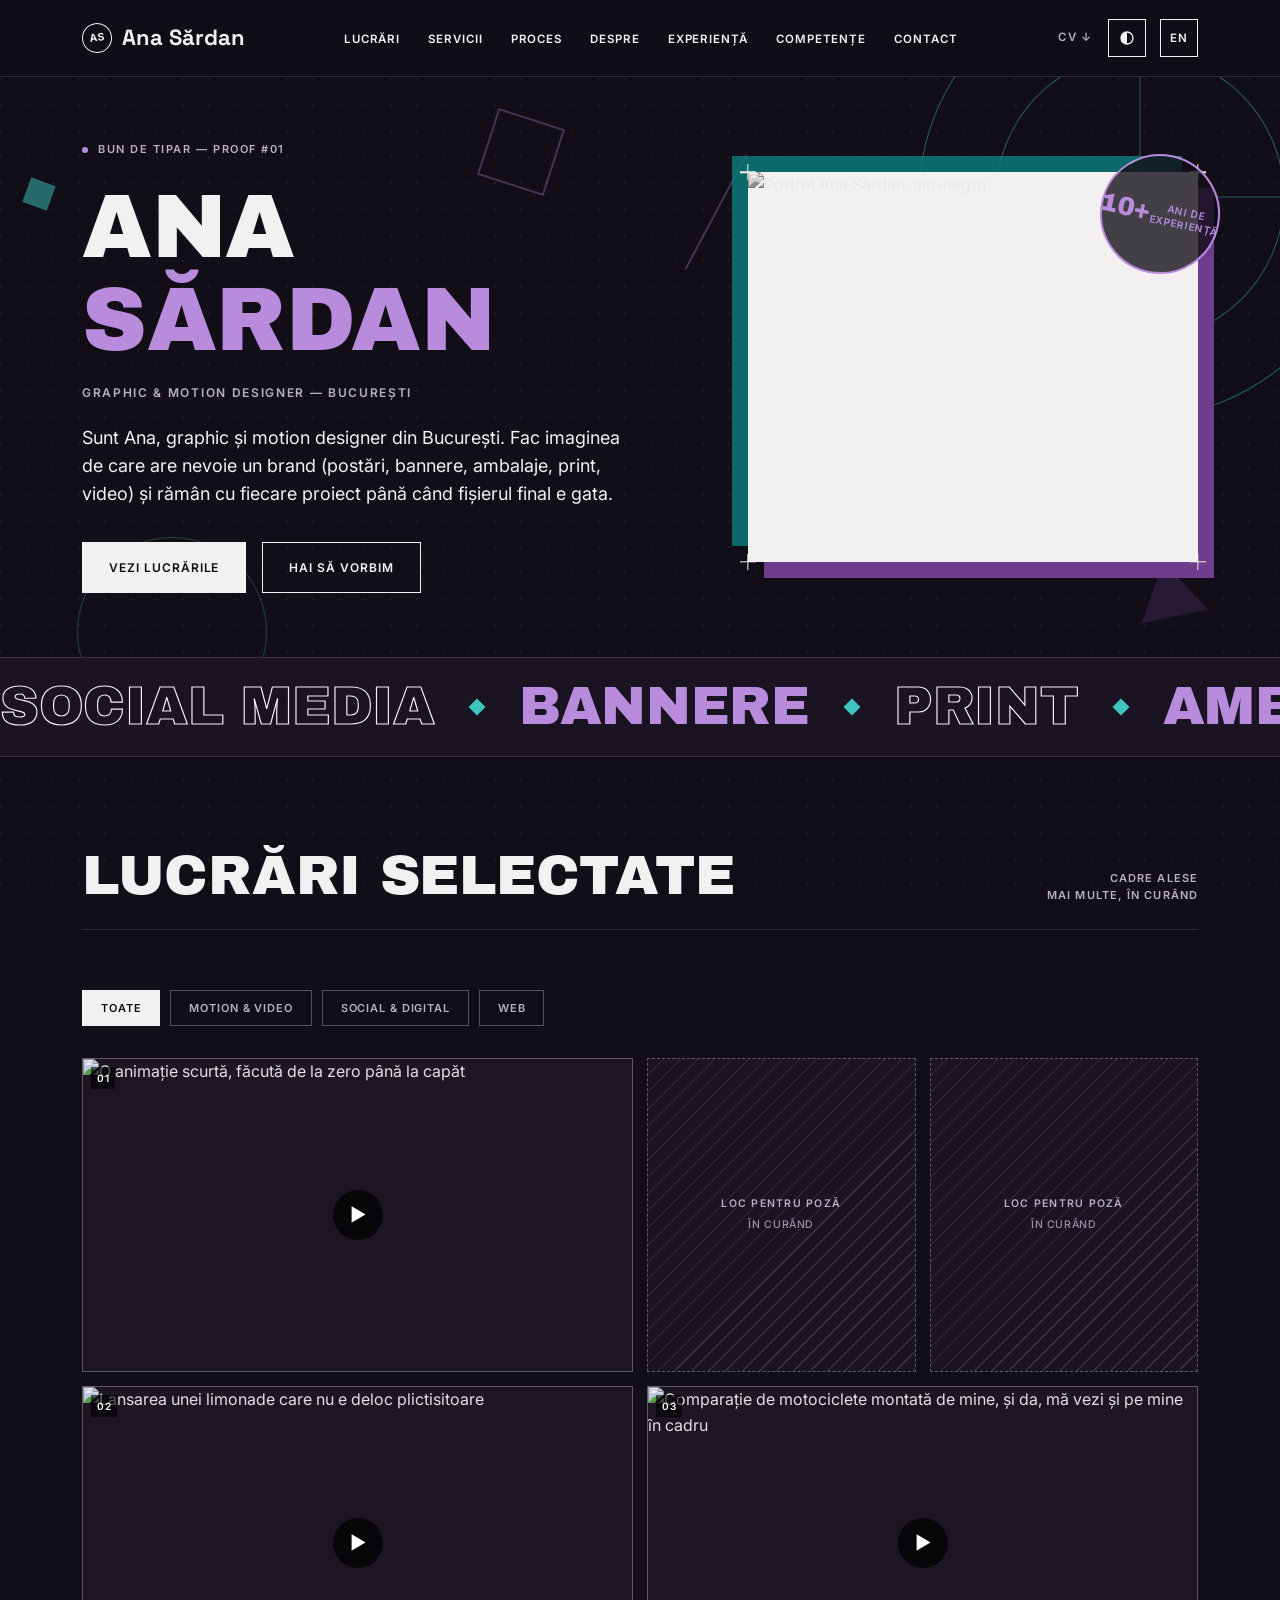
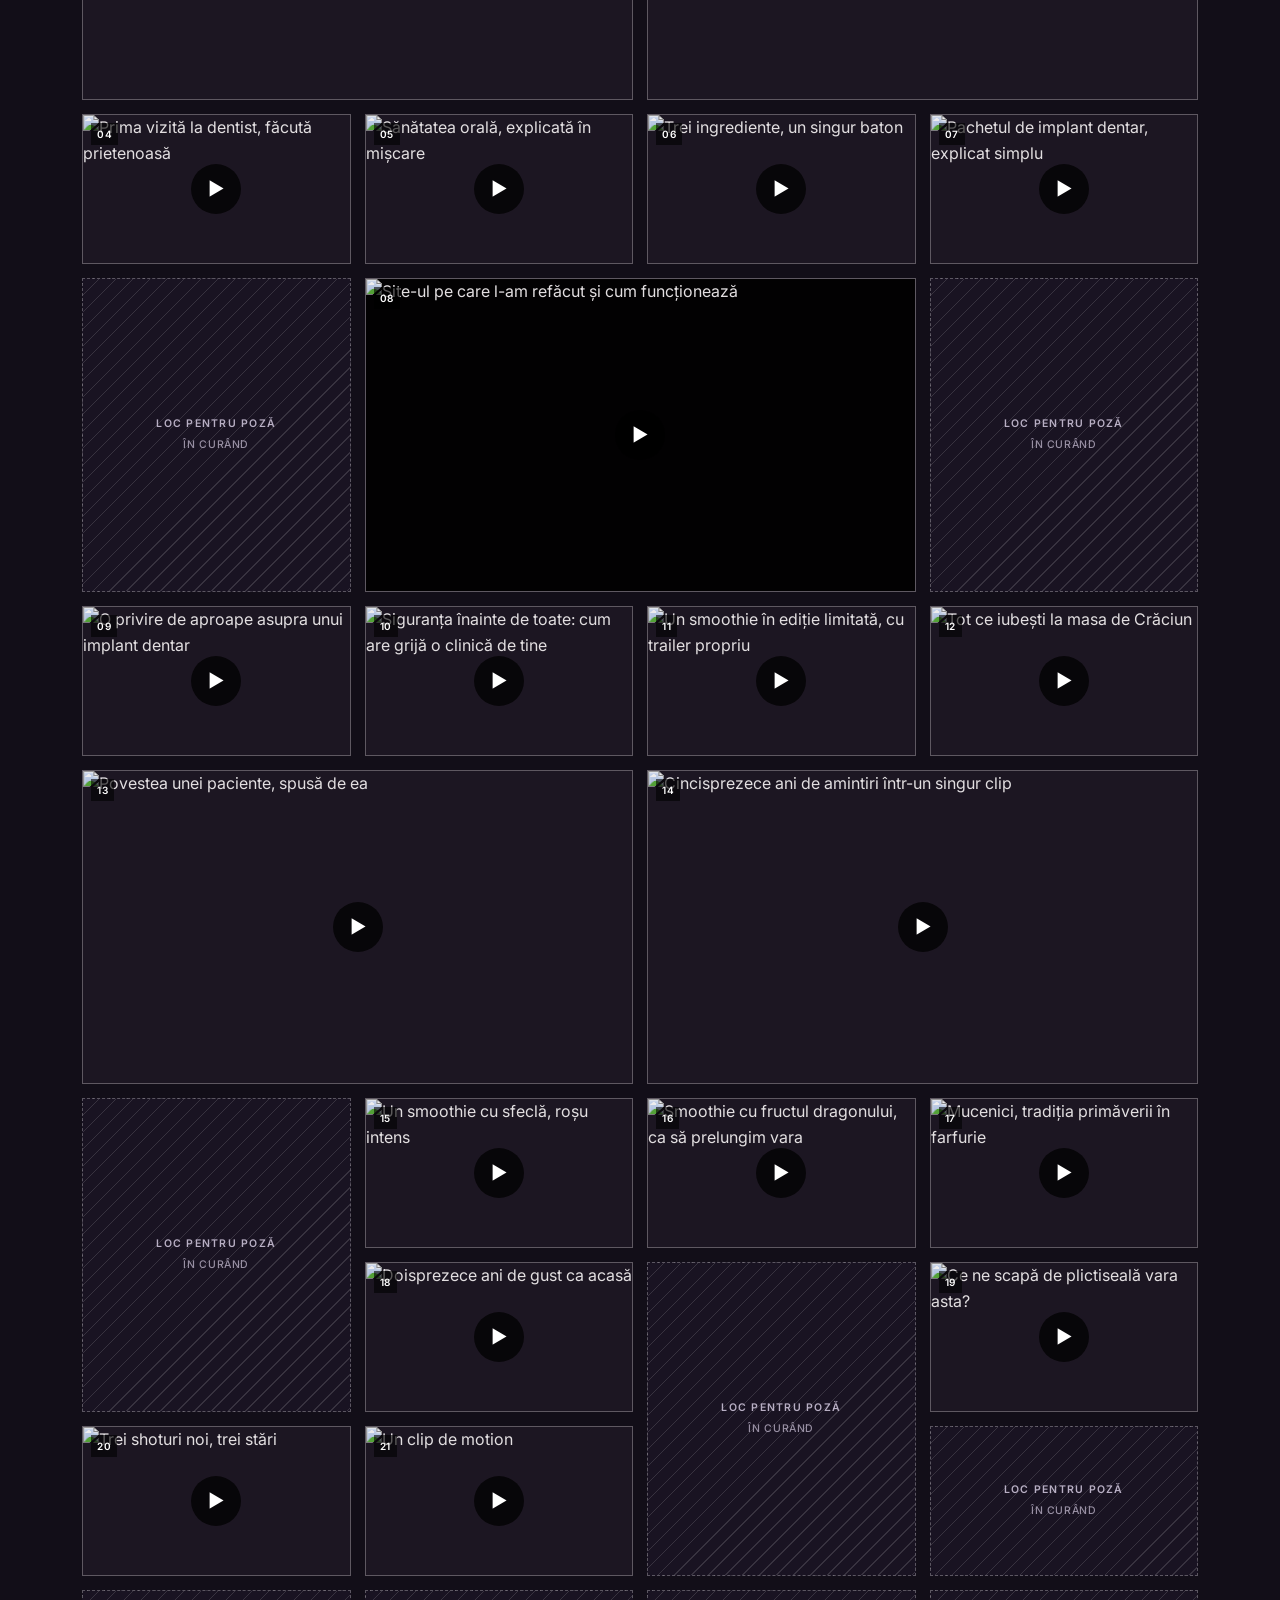
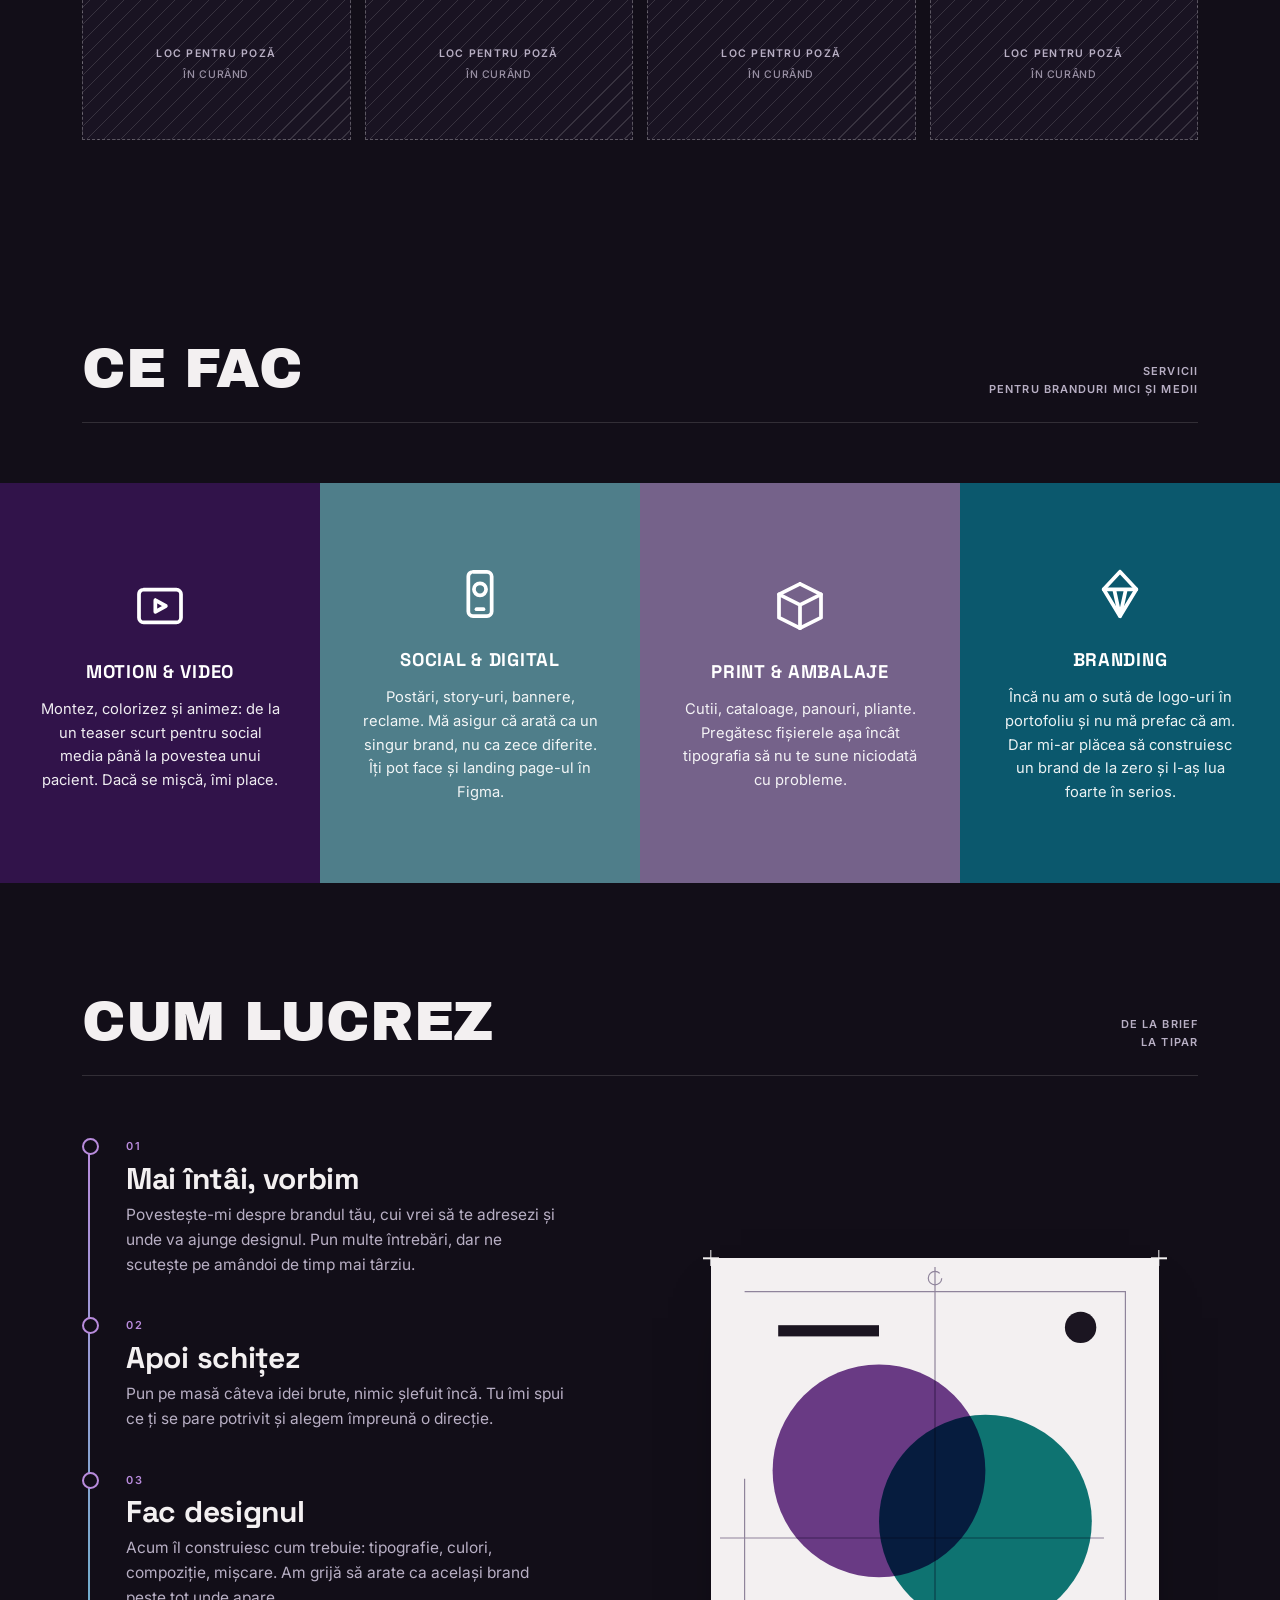
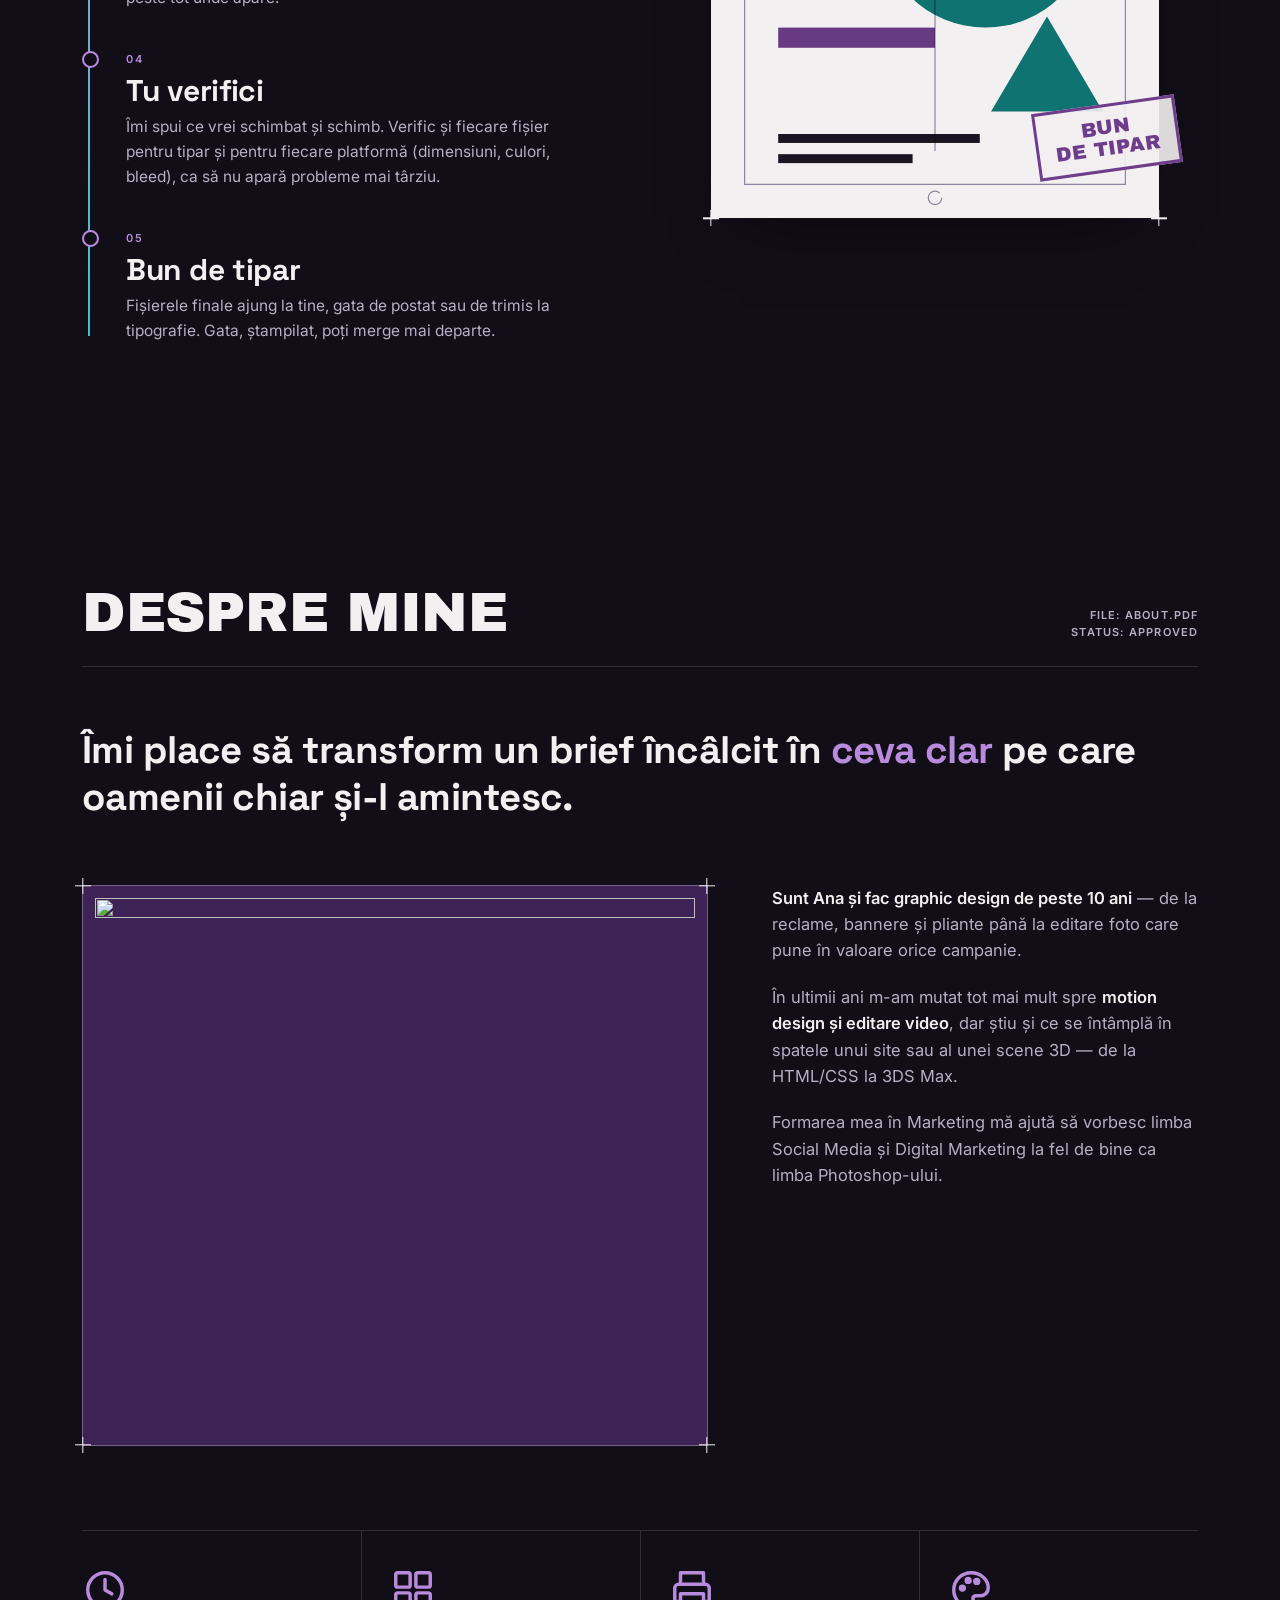
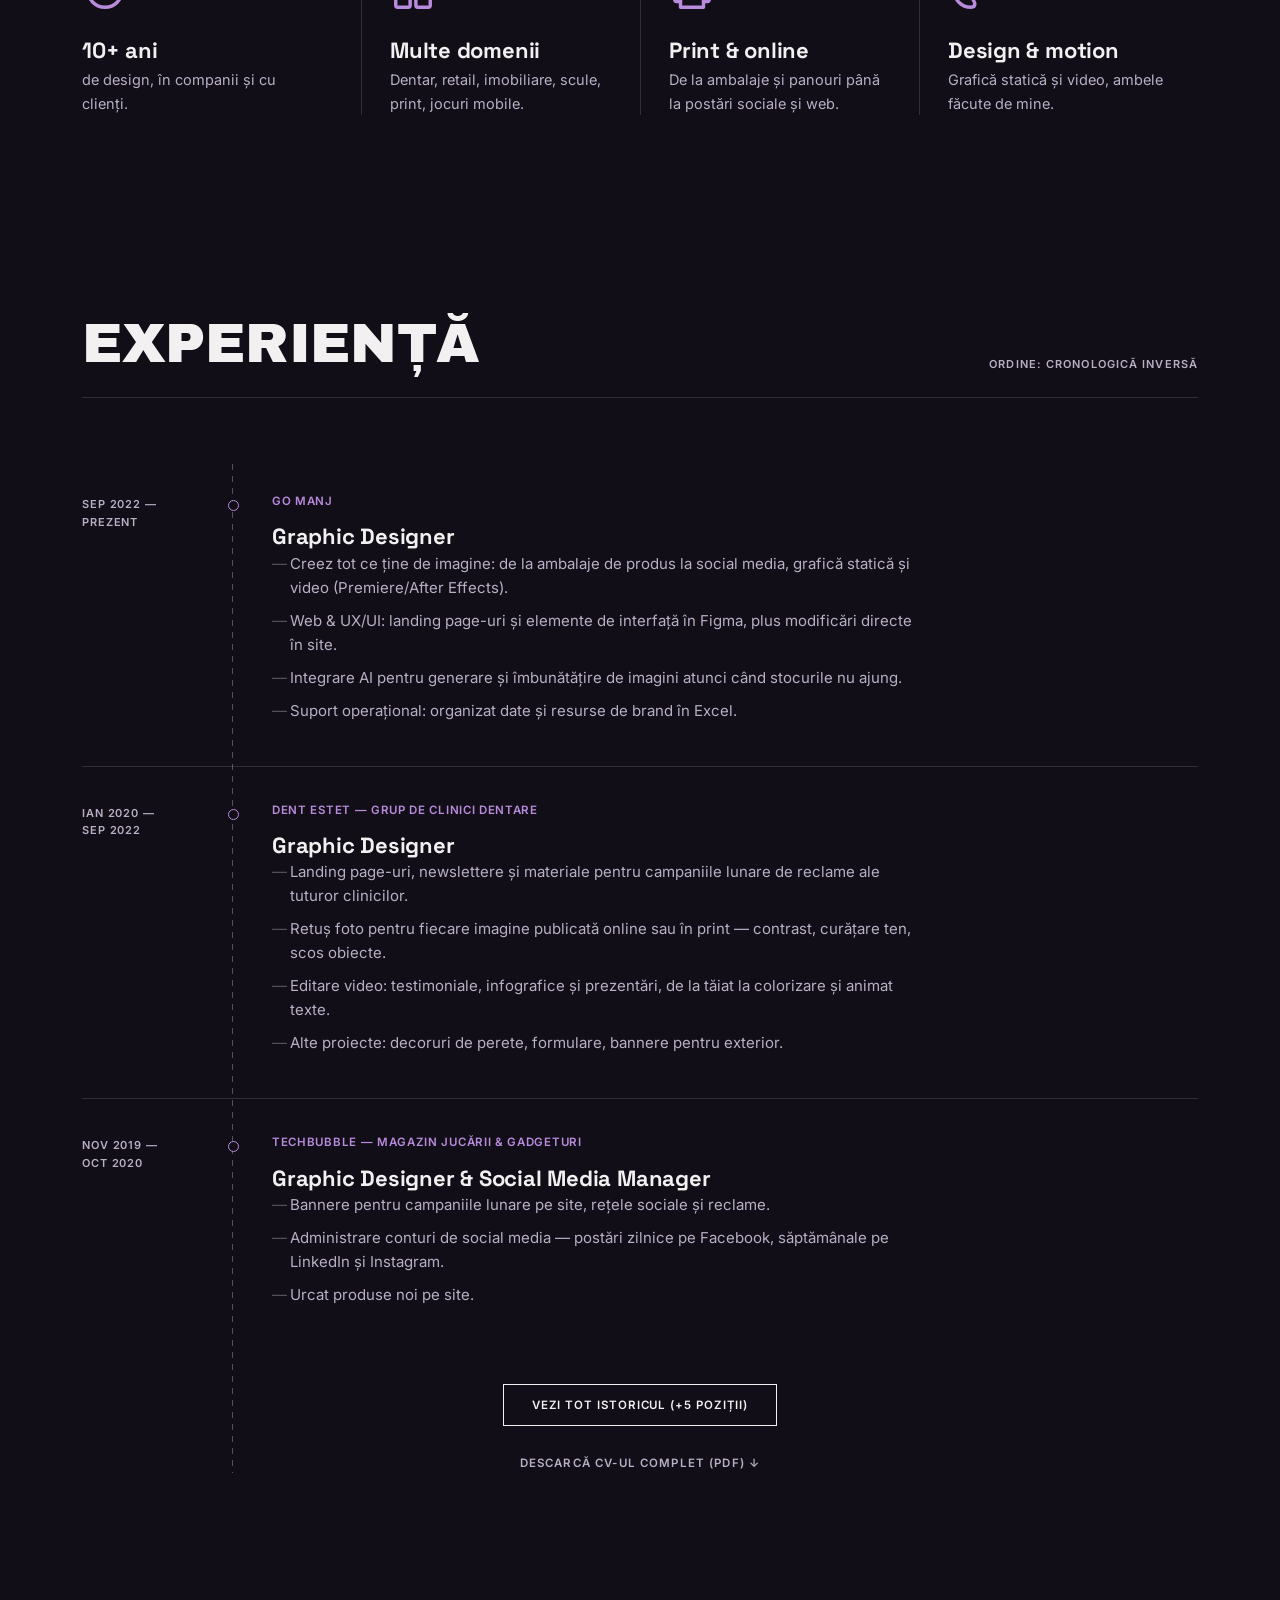
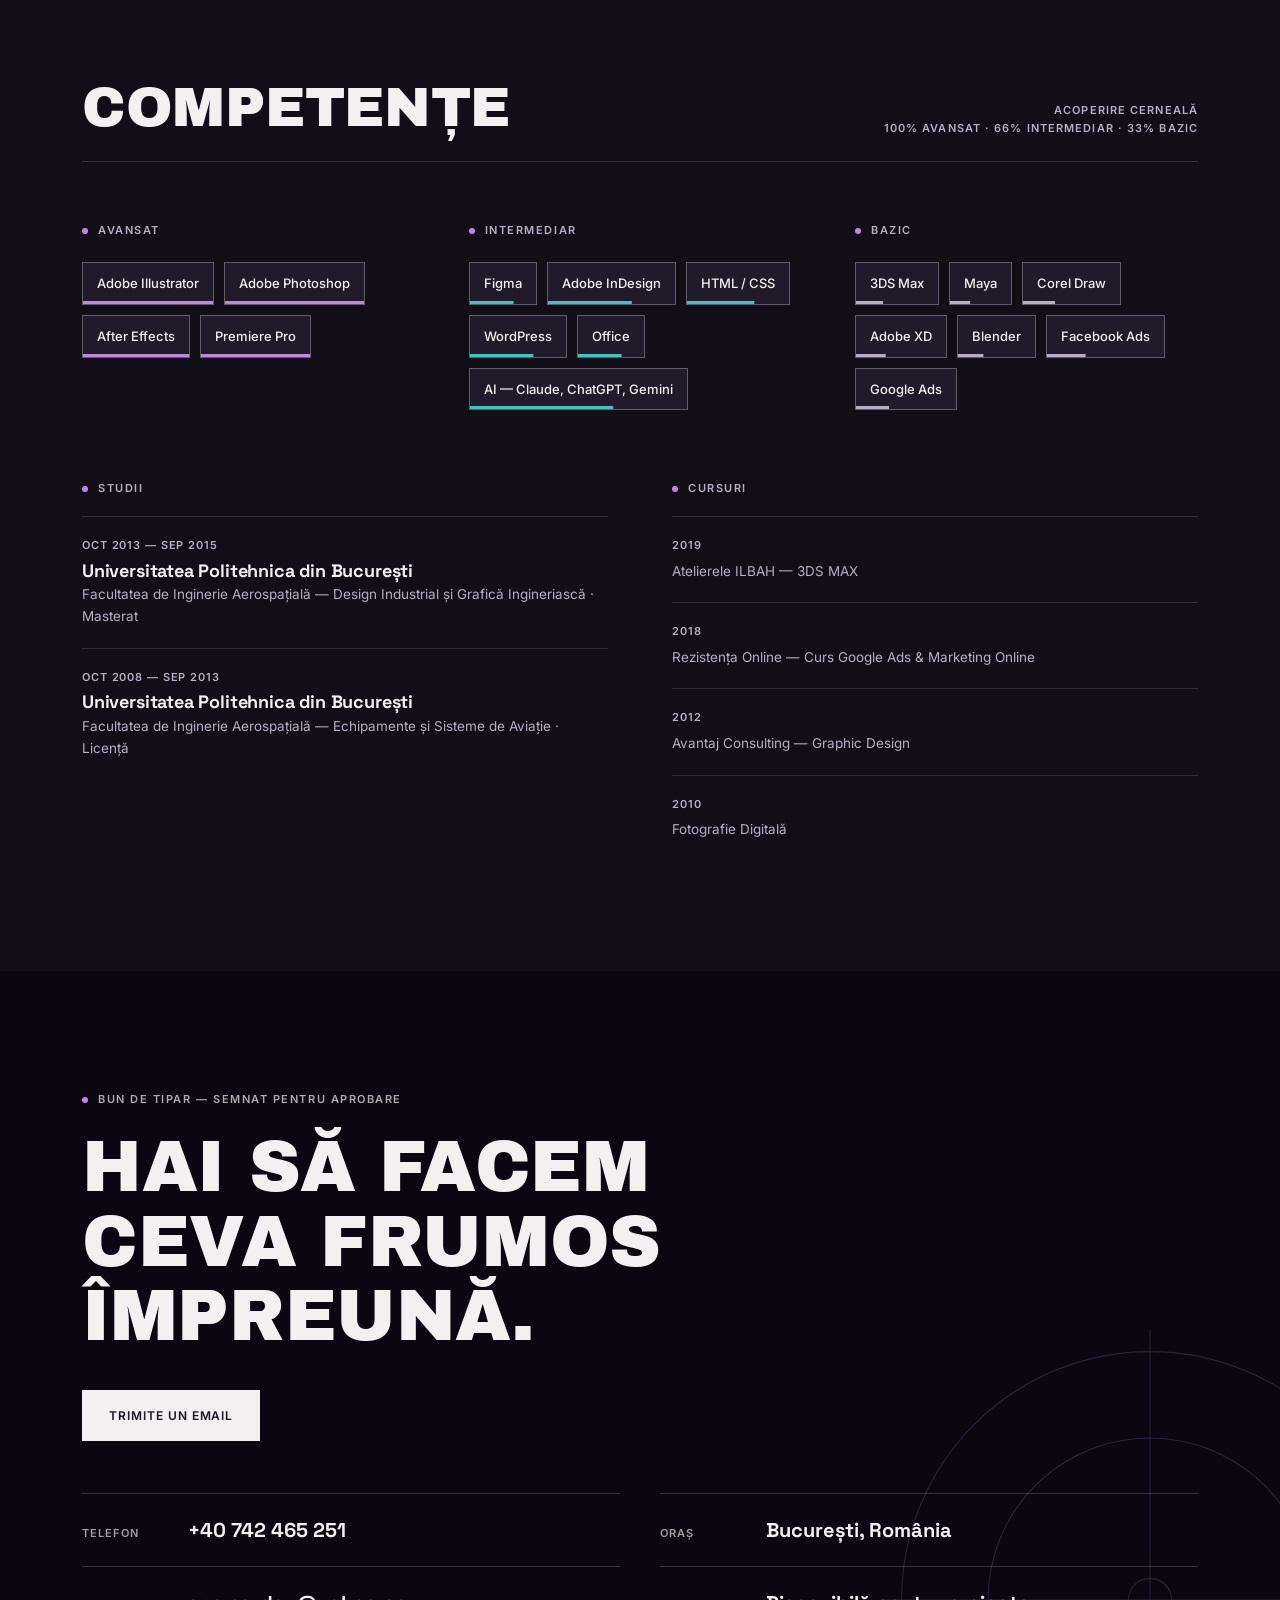
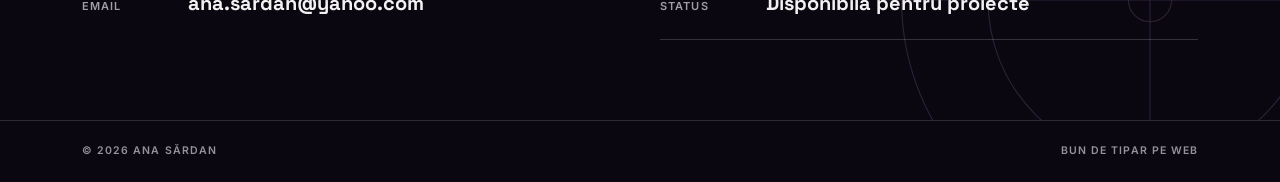
==== index.html @ 0c0a5167 "Add files via upload" ====
<!DOCTYPE html>
<html lang="ro" data-theme="dark">
<head>
<meta charset="UTF-8">
<meta name="viewport" content="width=device-width, initial-scale=1.0">
<title>Ana Sărdan — Graphic &amp; Motion Designer</title>
<meta name="description" content="Ana Sărdan — Graphic &amp; Motion Designer în București. Social media, bannere, print, ambalaje, motion și web design pentru branduri mici și medii.">
<meta name="theme-color" content="#120E18">
<meta name="color-scheme" content="dark light">
<link rel="canonical" href="https://asmodeea.github.io/CV/index.html">
<link rel="alternate" hreflang="ro" href="https://asmodeea.github.io/CV/index.html">
<link rel="alternate" hreflang="en" href="https://asmodeea.github.io/CV/index-en.html">
<link rel="alternate" hreflang="x-default" href="https://asmodeea.github.io/CV/index.html">
<meta property="og:type" content="website">
<meta property="og:title" content="Ana Sărdan — Graphic &amp; Motion Designer">
<meta property="og:description" content="Graphic &amp; Motion Designer în București. Social media, bannere, print, ambalaje, motion și web design pentru branduri mici și medii.">
<meta property="og:url" content="https://asmodeea.github.io/CV/index.html">
<meta property="og:locale" content="ro_RO">
<!-- setează tema înainte de prima afișare, ca să nu „clipească" -->
<script>
(function(){
  var r=document.documentElement, t='dark';
  try{ t=localStorage.getItem('theme')||'dark'; }catch(e){}
  r.setAttribute('data-theme', t==='light'?'light':'dark');
  r.classList.add('js');
  var m=document.querySelector('meta[name="theme-color"]');
  if(m) m.setAttribute('content', t==='light'?'#E6DDEB':'#120E18');
})();
</script>
<link rel="preconnect" href="https://fonts.googleapis.com">
<link rel="preconnect" href="https://fonts.gstatic.com" crossorigin>
<link href="https://fonts.googleapis.com/css2?family=Archivo+Black&family=Space+Grotesk:wght@700&family=Inter:wght@400;500;600&display=swap" rel="stylesheet">
<link rel="stylesheet" href="style.css">
<!-- GSAP + ScrollTrigger (animații la scroll). Dacă nu se încarcă, pagina rămâne complet funcțională, fără animații. -->
<script src="https://cdn.jsdelivr.net/npm/gsap@3.12.5/dist/gsap.min.js" defer></script>
<script src="https://cdn.jsdelivr.net/npm/gsap@3.12.5/dist/ScrollTrigger.min.js" defer></script>
<script src="script.js" defer></script>
<script type="application/ld+json">{"@context": "https://schema.org", "@type": "Person", "name": "Ana Sărdan", "jobTitle": "Graphic & Motion Designer", "url": "https://asmodeea.github.io/CV/index.html", "address": {"@type": "PostalAddress", "addressLocality": "București", "addressCountry": "RO"}, "knowsAbout": ["Social media design", "Bannere", "Print", "Ambalaje", "Motion design", "Web design", "Branding"]}</script>
</head>
<body>
<a class="skip-link" href="#top">Sari la conținut</a>

<header>
  <div class="wrap nav-row">
    <a href="#top" class="logo" aria-label="Ana Sărdan"><span class="mark" aria-hidden="true">AS</span><span class="logo-text">Ana Sărdan</span></a>
    <nav id="navLinks" aria-label="Navigare principală">
      <ul>
        <li><a href="#portfolio">Lucrări</a></li>
        <li><a href="#services">Servicii</a></li>
        <li><a href="#process">Proces</a></li>
        <li><a href="#about">Despre</a></li>
        <li><a href="#experience">Experiență</a></li>
        <li><a href="#skills">Competențe</a></li>
        <li><a href="#contact">Contact</a></li>
      </ul>
    </nav>
    <div class="nav-actions">
      <a href="CV_Ana_Sardan.pdf" download="CV_Ana_Sardan.pdf" class="cv-link" aria-label="Descarcă CV (PDF)">CV <span aria-hidden="true">↓</span></a>
      <button type="button" class="theme-btn" id="themeBtn" aria-label="Treci la tema luminoasă" data-label-to-light="Treci la tema luminoasă" data-label-to-dark="Treci la tema întunecată"><svg viewBox="0 0 24 24" width="18" height="18" aria-hidden="true"><circle cx="12" cy="12" r="8" fill="none" stroke="currentColor" stroke-width="1.8"/><path d="M12 4a8 8 0 0 0 0 16z" fill="currentColor"/></svg></button>
      <a href="index-en.html" class="lang-btn" hreflang="en" lang="en" title="Switch to English" aria-label="Switch to English">EN</a>
    </div>
    <button type="button" class="menu-btn" id="menuBtn" aria-label="Deschide meniul" aria-expanded="false" aria-controls="navLinks" data-label-open="Deschide meniul" data-label-close="Închide meniul"><span></span><span></span><span></span></button>
  </div>
  <span class="progress" aria-hidden="true"></span>
</header>

<main id="top">

  <!-- ============ HERO ============ -->
  <section class="hero">
    <div class="hero-shapes" aria-hidden="true">
      <span class="s1"><svg class="reticle" viewBox="0 0 100 100"><circle cx="50" cy="50" r="46"/><circle cx="50" cy="50" r="30"/><circle cx="50" cy="50" r="4"/><path d="M50 0V100M0 50H100"/></svg></span>
      <span class="s2"></span><span class="s3"></span><span class="s4"></span><span class="s5"></span><span class="s6"></span><span class="s7"></span>
    </div>
    <div class="wrap hero-grid">
      <div class="hero-copy">
        <p class="eyebrow" data-hero><span class="dot"></span>BUN DE TIPAR — PROOF #01</p>
        <h1><span class="w">Ana</span> <em class="w">Sărdan</em></h1>
        <p class="role" data-hero>Graphic &amp; Motion Designer — București</p>
        <p class="lead" data-hero>Sunt Ana, graphic și motion designer din București. Fac imaginea de care are nevoie un brand (postări, bannere, ambalaje, print, video) și rămân cu fiecare proiect până când fișierul final e gata.</p>
        <div class="btn-row" data-hero>
          <a href="#portfolio" class="btn solid">Vezi lucrările</a>
          <a href="#contact" class="btn ghost">Hai să vorbim</a>
        </div>
      </div>
      <div class="hero-portrait proof-frame">
        <span class="plate p1" aria-hidden="true"></span>
        <span class="plate p2" aria-hidden="true"></span>
        <span class="cm tl"></span><span class="cm tr"></span><span class="cm bl"></span><span class="cm br"></span>
        <div class="portrait-img">
          <img src="https://static.wixstatic.com/media/5b3887_ad8aed6699ea4745b8bc904494f06dc1~mv2.png/v1/crop/x_0,y_22,w_787,h_682/fill/w_539,h_466,al_c,q_85,usm_0.66_1.00_0.01,enc_avif,quality_auto/portret%20alb%20negru.png" width="539" height="466" fetchpriority="high" alt="Portret Ana Sărdan, alb-negru">
        </div>
        <div class="stamp"><span class="big">10+</span><span>ani de<br>experiență</span></div>
      </div>
    </div>
  </section>

  <div class="marquee" aria-hidden="true">
    <div class="marquee-track">
      <div class="marquee-group"><span>Social media</span><i></i><span>Bannere</span><i></i><span>Print</span><i></i><span>Ambalaje</span><i></i><span>Motion</span><i></i><span>Web</span><i></i></div>
      <div class="marquee-group"><span>Social media</span><i></i><span>Bannere</span><i></i><span>Print</span><i></i><span>Ambalaje</span><i></i><span>Motion</span><i></i><span>Web</span><i></i></div>
    </div>
  </div>

  <!-- ============ PORTOFOLIU ============ -->
  <section id="portfolio" class="tight" aria-labelledby="port-title">
    <div class="wrap">
      <div class="sec-head" data-reveal><h2 id="port-title">Lucrări selectate</h2><div class="file-tag">CADRE ALESE<br>MAI MULTE, ÎN CURÂND</div></div>
      <div class="filter-row" id="filterRow" role="group" aria-label="Filtre portofoliu" data-reveal>
        <button type="button" class="filter-btn active" data-filter="all" aria-pressed="true">Toate</button>
        <button type="button" class="filter-btn" data-filter="animation" aria-pressed="false">Motion &amp; Video</button>
        <button type="button" class="filter-btn" data-filter="digital" aria-pressed="false">Social &amp; Digital</button>
        <button type="button" class="filter-btn" data-filter="web" aria-pressed="false">Web</button>
        <button type="button" class="filter-btn" data-filter="print" aria-pressed="false">Print &amp; Branding</button>
      </div>
      <!--
        LOCURI PENTRU POZE: casetele punctate „is-placeholder" sunt rezervate pentru pozele tale.
        Ca să folosești una, înlocuiește tot <div class="sheet-item is-placeholder ..."> cu blocul de mai jos
        (păstrează g-tall pentru poză portret, g-wide pentru peisaj 2:1, sau nicio clasă pentru una mică;
        data-cat = print | digital | web):

        <button type="button" class="sheet-item g-tall" data-cat="print" data-type="image" aria-label="Deschide: Titlu">
          <span class="frame-no"></span>
          <span class="media"><img src="images/poza-ta.jpg" loading="lazy" alt="Descriere scurtă"></span>
          <span class="cap">Titlu</span>
        </button>
      -->
      <div class="sheet-grid" id="sheetGrid">
<button type="button" class="sheet-item g-vid" data-cat="animation" data-type="video" data-video="FefZVPBDc_8" aria-label="Redă: O animație scurtă, făcută de la zero până la capăt"><span class="frame-no"></span><span class="media"><img src="https://i.ytimg.com/vi/FefZVPBDc_8/hq720.jpg" onerror="this.onerror=null;this.src='https://i.ytimg.com/vi/FefZVPBDc_8/hqdefault.jpg'" loading="lazy" alt="O animație scurtă, făcută de la zero până la capăt"><span class="play-icon" aria-hidden="true">▶</span></span><span class="cap">O animație scurtă, făcută de la zero până la capăt</span></button>
<div class="sheet-item is-placeholder g-tall" aria-hidden="true"><span class="slot-label">Loc pentru poză<i>în curând</i></span></div>
<div class="sheet-item is-placeholder g-tall" aria-hidden="true"><span class="slot-label">Loc pentru poză<i>în curând</i></span></div>
<button type="button" class="sheet-item g-vid" data-cat="digital animation" data-type="video" data-video="-XXAz_rauj4" aria-label="Redă: Lansarea unei limonade care nu e deloc plictisitoare"><span class="frame-no"></span><span class="media"><img src="https://i.ytimg.com/vi/-XXAz_rauj4/hq720.jpg" onerror="this.onerror=null;this.src='https://i.ytimg.com/vi/-XXAz_rauj4/hqdefault.jpg'" loading="lazy" alt="Lansarea unei limonade care nu e deloc plictisitoare"><span class="play-icon" aria-hidden="true">▶</span></span><span class="cap">Lansarea unei limonade care nu e deloc plictisitoare</span></button>
<button type="button" class="sheet-item g-vid" data-cat="animation" data-type="video" data-video="JadllvkHj0s" aria-label="Redă: Comparație de motociclete montată de mine, și da, mă vezi și pe mine în cadru"><span class="frame-no"></span><span class="media"><img src="https://i.ytimg.com/vi/JadllvkHj0s/hq720.jpg" onerror="this.onerror=null;this.src='https://i.ytimg.com/vi/JadllvkHj0s/hqdefault.jpg'" loading="lazy" alt="Comparație de motociclete montată de mine, și da, mă vezi și pe mine în cadru"><span class="play-icon" aria-hidden="true">▶</span></span><span class="cap">Comparație de motociclete montată de mine, și da, mă vezi și pe mine în cadru</span></button>
<button type="button" class="sheet-item" data-cat="digital animation" data-type="video" data-video="gpKnEZCfmug" aria-label="Redă: Prima vizită la dentist, făcută prietenoasă"><span class="frame-no"></span><span class="media"><img src="https://i.ytimg.com/vi/gpKnEZCfmug/hq720.jpg" onerror="this.onerror=null;this.src='https://i.ytimg.com/vi/gpKnEZCfmug/hqdefault.jpg'" loading="lazy" alt="Prima vizită la dentist, făcută prietenoasă"><span class="play-icon" aria-hidden="true">▶</span></span><span class="cap">Prima vizită la dentist, făcută prietenoasă</span></button>
<button type="button" class="sheet-item" data-cat="animation" data-type="video" data-video="OA36bQXrwVA" aria-label="Redă: Sănătatea orală, explicată în mișcare"><span class="frame-no"></span><span class="media"><img src="https://i.ytimg.com/vi/OA36bQXrwVA/hq720.jpg" onerror="this.onerror=null;this.src='https://i.ytimg.com/vi/OA36bQXrwVA/hqdefault.jpg'" loading="lazy" alt="Sănătatea orală, explicată în mișcare"><span class="play-icon" aria-hidden="true">▶</span></span><span class="cap">Sănătatea orală, explicată în mișcare</span></button>
<button type="button" class="sheet-item" data-cat="digital animation" data-type="video" data-video="CLO45lmSvb8" aria-label="Redă: Trei ingrediente, un singur baton"><span class="frame-no"></span><span class="media"><img src="https://i.ytimg.com/vi/CLO45lmSvb8/hq720.jpg" onerror="this.onerror=null;this.src='https://i.ytimg.com/vi/CLO45lmSvb8/hqdefault.jpg'" loading="lazy" alt="Trei ingrediente, un singur baton"><span class="play-icon" aria-hidden="true">▶</span></span><span class="cap">Trei ingrediente, un singur baton</span></button>
<button type="button" class="sheet-item" data-cat="digital animation" data-type="video" data-video="1tm3DVcGaJk" aria-label="Redă: Pachetul de implant dentar, explicat simplu"><span class="frame-no"></span><span class="media"><img src="https://i.ytimg.com/vi/1tm3DVcGaJk/hq720.jpg" onerror="this.onerror=null;this.src='https://i.ytimg.com/vi/1tm3DVcGaJk/hqdefault.jpg'" loading="lazy" alt="Pachetul de implant dentar, explicat simplu"><span class="play-icon" aria-hidden="true">▶</span></span><span class="cap">Pachetul de implant dentar, explicat simplu</span></button>
<div class="sheet-item is-placeholder g-tall" aria-hidden="true"><span class="slot-label">Loc pentru poză<i>în curând</i></span></div>
<button type="button" class="sheet-item g-vid is-contain" data-cat="web animation" data-type="video" data-video="KjQ0SqvRe2Q" data-ratio="4/3" aria-label="Redă: Site-ul pe care l-am refăcut și cum funcționează"><span class="frame-no"></span><span class="media"><img src="https://i.ytimg.com/vi/KjQ0SqvRe2Q/hq720.jpg" onerror="this.onerror=null;this.src='https://i.ytimg.com/vi/KjQ0SqvRe2Q/hqdefault.jpg'" loading="lazy" alt="Site-ul pe care l-am refăcut și cum funcționează"><span class="play-icon" aria-hidden="true">▶</span></span><span class="cap">Site-ul pe care l-am refăcut și cum funcționează</span></button>
<div class="sheet-item is-placeholder g-tall" aria-hidden="true"><span class="slot-label">Loc pentru poză<i>în curând</i></span></div>
<button type="button" class="sheet-item" data-cat="digital animation" data-type="video" data-video="KLgoRpugdko" aria-label="Redă: O privire de aproape asupra unui implant dentar"><span class="frame-no"></span><span class="media"><img src="https://i.ytimg.com/vi/KLgoRpugdko/hq720.jpg" onerror="this.onerror=null;this.src='https://i.ytimg.com/vi/KLgoRpugdko/hqdefault.jpg'" loading="lazy" alt="O privire de aproape asupra unui implant dentar"><span class="play-icon" aria-hidden="true">▶</span></span><span class="cap">O privire de aproape asupra unui implant dentar</span></button>
<button type="button" class="sheet-item" data-cat="digital animation" data-type="video" data-video="ibMfGz2jm8o" aria-label="Redă: Siguranța înainte de toate: cum are grijă o clinică de tine"><span class="frame-no"></span><span class="media"><img src="https://i.ytimg.com/vi/ibMfGz2jm8o/hq720.jpg" onerror="this.onerror=null;this.src='https://i.ytimg.com/vi/ibMfGz2jm8o/hqdefault.jpg'" loading="lazy" alt="Siguranța înainte de toate: cum are grijă o clinică de tine"><span class="play-icon" aria-hidden="true">▶</span></span><span class="cap">Siguranța înainte de toate: cum are grijă o clinică de tine</span></button>
<button type="button" class="sheet-item" data-cat="digital animation" data-type="video" data-video="oz9U1aZwW8Y" aria-label="Redă: Un smoothie în ediție limitată, cu trailer propriu"><span class="frame-no"></span><span class="media"><img src="https://i.ytimg.com/vi/oz9U1aZwW8Y/hq720.jpg" onerror="this.onerror=null;this.src='https://i.ytimg.com/vi/oz9U1aZwW8Y/hqdefault.jpg'" loading="lazy" alt="Un smoothie în ediție limitată, cu trailer propriu"><span class="play-icon" aria-hidden="true">▶</span></span><span class="cap">Un smoothie în ediție limitată, cu trailer propriu</span></button>
<button type="button" class="sheet-item" data-cat="digital animation" data-type="video" data-video="5ZFHDYZYFEI" aria-label="Redă: Tot ce iubești la masa de Crăciun"><span class="frame-no"></span><span class="media"><img src="https://i.ytimg.com/vi/5ZFHDYZYFEI/hq720.jpg" onerror="this.onerror=null;this.src='https://i.ytimg.com/vi/5ZFHDYZYFEI/hqdefault.jpg'" loading="lazy" alt="Tot ce iubești la masa de Crăciun"><span class="play-icon" aria-hidden="true">▶</span></span><span class="cap">Tot ce iubești la masa de Crăciun</span></button>
<button type="button" class="sheet-item g-vid" data-cat="animation" data-type="video" data-video="7RXwq43-vVw" aria-label="Redă: Povestea unei paciente, spusă de ea"><span class="frame-no"></span><span class="media"><img src="https://i.ytimg.com/vi/7RXwq43-vVw/hq720.jpg" onerror="this.onerror=null;this.src='https://i.ytimg.com/vi/7RXwq43-vVw/hqdefault.jpg'" loading="lazy" alt="Povestea unei paciente, spusă de ea"><span class="play-icon" aria-hidden="true">▶</span></span><span class="cap">Povestea unei paciente, spusă de ea</span></button>
<button type="button" class="sheet-item g-vid" data-cat="digital animation" data-type="video" data-video="gqQ-pcKSOtU" aria-label="Redă: Cincisprezece ani de amintiri într-un singur clip"><span class="frame-no"></span><span class="media"><img src="https://i.ytimg.com/vi/gqQ-pcKSOtU/hq720.jpg" onerror="this.onerror=null;this.src='https://i.ytimg.com/vi/gqQ-pcKSOtU/hqdefault.jpg'" loading="lazy" alt="Cincisprezece ani de amintiri într-un singur clip"><span class="play-icon" aria-hidden="true">▶</span></span><span class="cap">Cincisprezece ani de amintiri într-un singur clip</span></button>
<div class="sheet-item is-placeholder g-tall" aria-hidden="true"><span class="slot-label">Loc pentru poză<i>în curând</i></span></div>
<button type="button" class="sheet-item" data-cat="digital animation" data-type="video" data-video="mBMxAUNSlQI" aria-label="Redă: Un smoothie cu sfeclă, roșu intens"><span class="frame-no"></span><span class="media"><img src="https://i.ytimg.com/vi/mBMxAUNSlQI/hq720.jpg" onerror="this.onerror=null;this.src='https://i.ytimg.com/vi/mBMxAUNSlQI/hqdefault.jpg'" loading="lazy" alt="Un smoothie cu sfeclă, roșu intens"><span class="play-icon" aria-hidden="true">▶</span></span><span class="cap">Un smoothie cu sfeclă, roșu intens</span></button>
<button type="button" class="sheet-item" data-cat="digital animation" data-type="video" data-video="RvyU4gy-b4o" aria-label="Redă: Smoothie cu fructul dragonului, ca să prelungim vara"><span class="frame-no"></span><span class="media"><img src="https://i.ytimg.com/vi/RvyU4gy-b4o/hq720.jpg" onerror="this.onerror=null;this.src='https://i.ytimg.com/vi/RvyU4gy-b4o/hqdefault.jpg'" loading="lazy" alt="Smoothie cu fructul dragonului, ca să prelungim vara"><span class="play-icon" aria-hidden="true">▶</span></span><span class="cap">Smoothie cu fructul dragonului, ca să prelungim vara</span></button>
<button type="button" class="sheet-item" data-cat="digital animation" data-type="video" data-video="jdr-2YKvn80" aria-label="Redă: Mucenici, tradiția primăverii în farfurie"><span class="frame-no"></span><span class="media"><img src="https://i.ytimg.com/vi/jdr-2YKvn80/hq720.jpg" onerror="this.onerror=null;this.src='https://i.ytimg.com/vi/jdr-2YKvn80/hqdefault.jpg'" loading="lazy" alt="Mucenici, tradiția primăverii în farfurie"><span class="play-icon" aria-hidden="true">▶</span></span><span class="cap">Mucenici, tradiția primăverii în farfurie</span></button>
<button type="button" class="sheet-item" data-cat="digital animation" data-type="video" data-video="S2doDNainUg" aria-label="Redă: Doisprezece ani de gust ca acasă"><span class="frame-no"></span><span class="media"><img src="https://i.ytimg.com/vi/S2doDNainUg/hq720.jpg" onerror="this.onerror=null;this.src='https://i.ytimg.com/vi/S2doDNainUg/hqdefault.jpg'" loading="lazy" alt="Doisprezece ani de gust ca acasă"><span class="play-icon" aria-hidden="true">▶</span></span><span class="cap">Doisprezece ani de gust ca acasă</span></button>
<div class="sheet-item is-placeholder g-tall" aria-hidden="true"><span class="slot-label">Loc pentru poză<i>în curând</i></span></div>
<button type="button" class="sheet-item" data-cat="digital animation" data-type="video" data-video="ekiKg8AOwzk" aria-label="Redă: Ce ne scapă de plictiseală vara asta?"><span class="frame-no"></span><span class="media"><img src="https://i.ytimg.com/vi/ekiKg8AOwzk/hq720.jpg" onerror="this.onerror=null;this.src='https://i.ytimg.com/vi/ekiKg8AOwzk/hqdefault.jpg'" loading="lazy" alt="Ce ne scapă de plictiseală vara asta?"><span class="play-icon" aria-hidden="true">▶</span></span><span class="cap">Ce ne scapă de plictiseală vara asta?</span></button>
<button type="button" class="sheet-item" data-cat="digital animation" data-type="video" data-video="F4mgUEdLgtw" aria-label="Redă: Trei shoturi noi, trei stări"><span class="frame-no"></span><span class="media"><img src="https://i.ytimg.com/vi/F4mgUEdLgtw/hq720.jpg" onerror="this.onerror=null;this.src='https://i.ytimg.com/vi/F4mgUEdLgtw/hqdefault.jpg'" loading="lazy" alt="Trei shoturi noi, trei stări"><span class="play-icon" aria-hidden="true">▶</span></span><span class="cap">Trei shoturi noi, trei stări</span></button>
<button type="button" class="sheet-item" data-cat="animation" data-type="video" data-video="YhpivU6xMnM" aria-label="Redă: Un clip de motion"><span class="frame-no"></span><span class="media"><img src="https://i.ytimg.com/vi/YhpivU6xMnM/hq720.jpg" onerror="this.onerror=null;this.src='https://i.ytimg.com/vi/YhpivU6xMnM/hqdefault.jpg'" loading="lazy" alt="Un clip de motion"><span class="play-icon" aria-hidden="true">▶</span></span><span class="cap">Un clip de motion</span></button>
<div class="sheet-item is-placeholder" aria-hidden="true"><span class="slot-label">Loc pentru poză<i>în curând</i></span></div>
<div class="sheet-item is-placeholder" aria-hidden="true"><span class="slot-label">Loc pentru poză<i>în curând</i></span></div>
<div class="sheet-item is-placeholder" aria-hidden="true"><span class="slot-label">Loc pentru poză<i>în curând</i></span></div>
<div class="sheet-item is-placeholder" aria-hidden="true"><span class="slot-label">Loc pentru poză<i>în curând</i></span></div>
<div class="sheet-item is-placeholder" aria-hidden="true"><span class="slot-label">Loc pentru poză<i>în curând</i></span></div>
      </div>
    </div>
  </section>

  <!-- ============ SERVICII ============ -->
  <section id="services" class="services" aria-labelledby="services-title">
    <div class="wrap">
      <div class="sec-head" data-reveal><h2 id="services-title">Ce fac</h2><div class="file-tag">SERVICII<br>PENTRU BRANDURI MICI ȘI MEDII</div></div>
    </div>
    <div class="services-flat-grid">

      <div class="service-flat-card">
        <div class="flat-icon-wrap">
          <svg class="flat-svg" viewBox="0 0 24 24" aria-hidden="true">
            <rect pathLength="1" x="3" y="5" width="18" height="14" rx="2"/>
            <path pathLength="1" d="M10 9.5v5l4.5-2.5z"/>
          </svg>
        </div>
        <h3>Motion &amp; Video</h3>
        <p>Montez, colorizez și animez: de la un teaser scurt pentru social media până la povestea unui pacient. Dacă se mișcă, îmi place.</p>
      </div>

      <div class="service-flat-card">
        <div class="flat-icon-wrap">
          <svg class="flat-svg" viewBox="0 0 24 24" aria-hidden="true">
            <rect pathLength="1" x="7" y="2.5" width="10" height="19" rx="2"/>
            <path pathLength="1" d="M10.5 18.5h3"/>
            <circle pathLength="1" cx="12" cy="10" r="2.6"/>
          </svg>
        </div>
        <h3>Social &amp; Digital</h3>
        <p>Postări, story-uri, bannere, reclame. Mă asigur că arată ca un singur brand, nu ca zece diferite. Îți pot face și landing page-ul în Figma.</p>
      </div>

      <div class="service-flat-card">
        <div class="flat-icon-wrap">
          <svg class="flat-svg" viewBox="0 0 24 24" aria-hidden="true">
            <path pathLength="1" d="M12 2.5 21 7v10l-9 4.5L3 17V7z"/>
            <path pathLength="1" d="M3 7l9 4.5L21 7M12 11.5v10"/>
          </svg>
        </div>
        <h3>Print &amp; Ambalaje</h3>
        <p>Cutii, cataloage, panouri, pliante. Pregătesc fișierele așa încât tipografia să nu te sune niciodată cu probleme.</p>
      </div>

      <div class="service-flat-card">
        <div class="flat-icon-wrap">
          <svg class="flat-svg" viewBox="0 0 24 24" aria-hidden="true">
            <path pathLength="1" d="M12 2.5 19 10l-7 11.5L5 10z"/>
            <path pathLength="1" d="M5 10h14M12 2.5v0M9.5 10 12 21.5 14.5 10"/>
          </svg>
        </div>
        <h3>Branding</h3>
        <p>Încă nu am o sută de logo-uri în portofoliu și nu mă prefac că am. Dar mi-ar plăcea să construiesc un brand de la zero și l-aș lua foarte în serios.</p>
      </div>

    </div>
  </section>

  <!-- ============ CUM LUCREZ ============ -->
  <section id="process" class="process" aria-labelledby="proc-title">
    <div class="wrap">
      <div class="sec-head" data-reveal><h2 id="proc-title">Cum lucrez</h2><div class="file-tag">DE LA BRIEF<br>LA TIPAR</div></div>
      <div class="process-pin">
        <div class="proc-col">
          <span class="proc-progress" aria-hidden="true"></span>
          <ol class="proc-steps">
            <li class="proc-step"><span class="num">01</span><h3>Mai întâi, vorbim</h3><p>Povestește-mi despre brandul tău, cui vrei să te adresezi și unde va ajunge designul. Pun multe întrebări, dar ne scutește pe amândoi de timp mai târziu.</p></li>
            <li class="proc-step"><span class="num">02</span><h3>Apoi schițez</h3><p>Pun pe masă câteva idei brute, nimic șlefuit încă. Tu îmi spui ce ți se pare potrivit și alegem împreună o direcție.</p></li>
            <li class="proc-step"><span class="num">03</span><h3>Fac designul</h3><p>Acum îl construiesc cum trebuie: tipografie, culori, compoziție, mișcare. Am grijă să arate ca același brand peste tot unde apare.</p></li>
            <li class="proc-step"><span class="num">04</span><h3>Tu verifici</h3><p>Îmi spui ce vrei schimbat și schimb. Verific și fiecare fișier pentru tipar și pentru fiecare platformă (dimensiuni, culori, bleed), ca să nu apară probleme mai târziu.</p></li>
            <li class="proc-step"><span class="num">05</span><h3>Bun de tipar</h3><p>Fișierele finale ajung la tine, gata de postat sau de trimis la tipografie. Gata, ștampilat, poți merge mai departe.</p></li>
          </ol>
        </div>
        <div class="sheet-stage proof-frame" aria-hidden="true">
          <span class="cm tl"></span><span class="cm tr"></span><span class="cm bl"></span><span class="cm br"></span>
          <svg viewBox="0 0 400 500" preserveAspectRatio="xMidYMid meet">
            <g class="guides">
              <rect class="guide" pathLength="1" x="30" y="30" width="340" height="440"/>
              <path class="guide" pathLength="1" d="M200 8V492"/>
              <path class="guide" pathLength="1" d="M8 250H392"/>
              <circle class="guide" pathLength="1" cx="200" cy="18" r="6"/>
              <circle class="guide" pathLength="1" cx="200" cy="482" r="6"/>
            </g>
            <g class="plate-svg" data-plate="a">
              <circle class="pa" cx="150" cy="190" r="95"/>
              <rect class="pa" x="60" y="330" width="140" height="18"/>
            </g>
            <g class="plate-svg" data-plate="b">
              <circle class="pb" cx="245" cy="235" r="95"/>
              <polygon class="pb" points="300,320 350,405 250,405"/>
            </g>
            <g class="plate-svg" data-plate="k">
              <rect class="pk" x="60" y="60" width="90" height="10"/>
              <circle class="pk" cx="330" cy="62" r="14"/>
              <rect class="pk" x="60" y="425" width="180" height="8"/>
              <rect class="pk" x="60" y="443" width="120" height="8"/>
            </g>
          </svg>
          <div class="proc-stamp">Bun<br>de tipar</div>
        </div>
      </div>
    </div>
  </section>

  <!-- ============ DESPRE ============ -->
  <section id="about" aria-labelledby="about-title">
    <div class="wrap">
      <div class="sec-head" data-reveal><h2 id="about-title">Despre mine</h2><div class="file-tag">FILE: ABOUT.PDF<br>STATUS: APPROVED</div></div>
      <p class="statement" id="statement">Îmi place să transform un brief încâlcit în <strong>ceva clar</strong> pe care oamenii chiar și-l amintesc.</p>
      <div class="about-grid">
        <div class="about-img proof-frame">
          <span class="cm tl"></span><span class="cm tr"></span><span class="cm bl"></span><span class="cm br"></span>
          <div class="clip">
            <img src="https://static.wixstatic.com/media/5b3887_f1da4993b4b14860936816958740f2b3~mv2.png/v1/fill/w_600,h_535,al_c,q_85,usm_0.66_1.00_0.01,enc_avif,quality_auto/5b3887_f1da4993b4b14860936816958740f2b3~mv2.png" width="600" height="535" loading="lazy" decoding="async" alt="">
          </div>
        </div>
        <div class="about-text">
          <p data-reveal><strong>Sunt Ana și fac graphic design de peste 10 ani</strong> — de la reclame, bannere și pliante până la editare foto care pune în valoare orice campanie.</p>
          <p data-reveal>În ultimii ani m-am mutat tot mai mult spre <strong>motion design și editare video</strong>, dar știu și ce se întâmplă în spatele unui site sau al unei scene 3D — de la HTML/CSS la 3DS Max.</p>
          <p data-reveal>Formarea mea în Marketing mă ajută să vorbesc limba Social Media și Digital Marketing la fel de bine ca limba Photoshop-ului.</p>
        </div>
      </div>
      <ul class="facts">
        <li class="fact">
          <svg class="fact-icon" viewBox="0 0 24 24" aria-hidden="true"><circle pathLength="1" cx="12" cy="12" r="9"/><path pathLength="1" d="M12 6.5V12l3.5 2"/></svg>
          <h3>10+ ani</h3><p>de design, în companii și cu clienți.</p>
        </li>
        <li class="fact">
          <svg class="fact-icon" viewBox="0 0 24 24" aria-hidden="true"><rect pathLength="1" x="3" y="3" width="7.5" height="7.5" rx="1"/><rect pathLength="1" x="13.5" y="3" width="7.5" height="7.5" rx="1"/><rect pathLength="1" x="3" y="13.5" width="7.5" height="7.5" rx="1"/><rect pathLength="1" x="13.5" y="13.5" width="7.5" height="7.5" rx="1"/></svg>
          <h3>Multe domenii</h3><p>Dentar, retail, imobiliare, scule, print, jocuri mobile.</p>
        </li>
        <li class="fact">
          <svg class="fact-icon" viewBox="0 0 24 24" aria-hidden="true"><path pathLength="1" d="M6 9V3h12v6M6 18H4a1 1 0 0 1-1-1v-6a2 2 0 0 1 2-2h14a2 2 0 0 1 2 2v6a1 1 0 0 1-1 1h-2"/><rect pathLength="1" x="6" y="14" width="12" height="7"/></svg>
          <h3>Print &amp; online</h3><p>De la ambalaje și panouri până la postări sociale și web.</p>
        </li>
        <li class="fact">
          <svg class="fact-icon" viewBox="0 0 24 24" aria-hidden="true"><path pathLength="1" d="M12 3a9 9 0 1 0 0 18c1.4 0 2-.9 2-1.8 0-1.2-1-1.6-1-2.7 0-1 .8-1.5 1.8-1.5H17a4 4 0 0 0 4-4C21 6.6 17 3 12 3z"/><circle pathLength="1" cx="7.5" cy="11" r="1"/><circle pathLength="1" cx="10.5" cy="7" r="1"/><circle pathLength="1" cx="15" cy="7.5" r="1"/></svg>
          <h3>Design &amp; motion</h3><p>Grafică statică și video, ambele făcute de mine.</p>
        </li>
      </ul>
    </div>
  </section>

  <!-- ============ EXPERIENȚĂ ============ -->
  <section id="experience" class="tight" aria-labelledby="exp-title">
    <div class="wrap">
      <div class="sec-head" data-reveal><h2 id="exp-title">Experiență</h2><div class="file-tag">ORDINE: CRONOLOGICĂ INVERSĂ</div></div>
      <div class="timeline">
<div class="job"><div class="date">SEP 2022 —<br>PREZENT</div><div><span class="company">Go Manj</span><h3>Graphic Designer</h3><ul><li>Creez tot ce ține de imagine: de la ambalaje de produs la social media, grafică statică și video (Premiere/After Effects).</li><li>Web &amp; UX/UI: landing page-uri și elemente de interfață în Figma, plus modificări directe în site.</li><li>Integrare AI pentru generare și îmbunătățire de imagini atunci când stocurile nu ajung.</li><li>Suport operațional: organizat date și resurse de brand în Excel.</li></ul></div></div>
<div class="job"><div class="date">IAN 2020 —<br>SEP 2022</div><div><span class="company">Dent Estet — Grup de clinici dentare</span><h3>Graphic Designer</h3><ul><li>Landing page-uri, newslettere și materiale pentru campaniile lunare de reclame ale tuturor clinicilor.</li><li>Retuș foto pentru fiecare imagine publicată online sau în print — contrast, curățare ten, scos obiecte.</li><li>Editare video: testimoniale, infografice și prezentări, de la tăiat la colorizare și animat texte.</li><li>Alte proiecte: decoruri de perete, formulare, bannere pentru exterior.</li></ul></div></div>
<div class="job"><div class="date">NOV 2019 —<br>OCT 2020</div><div><span class="company">TechBubble — Magazin jucării &amp; gadgeturi</span><h3>Graphic Designer &amp; Social Media Manager</h3><ul><li>Bannere pentru campaniile lunare pe site, rețele sociale și reclame.</li><li>Administrare conturi de social media — postări zilnice pe Facebook, săptămânale pe LinkedIn și Instagram.</li><li>Urcat produse noi pe site.</li></ul></div></div>
<button type="button" class="more-toggle" id="moreToggle" aria-expanded="false" aria-controls="olderJobs" data-label-show="Vezi tot istoricul (+5 poziții)" data-label-hide="Ascunde istoricul vechi">Vezi tot istoricul (+5 poziții)</button>
<div id="olderJobs">
<div class="job job-hidden"><div class="date">SEP 2018 —<br>OCT 2019</div><div><span class="company">Nordis Group — Dezvoltator imobiliar</span><h3>Graphic Designer / Specialist Marketing</h3><ul><li>Toate materialele de reclame — online, print, indoor/outdoor, mesh-uri, broșuri, liste de prețuri.</li><li>Căutat furnizori, cerut oferte, dat comenzi și urmărit producția și livrarea.</li><li>Campanii Google &amp; Facebook Ads și administrare Social Media.</li></ul></div></div>
<div class="job job-hidden minor"><div class="date">DEC 2015 —<br>MAI 2018</div><div><span class="company">Aktiv-Power — Producător unelte electrice</span><h3>Graphic Designer</h3><ul><li>Design de produs — cutii, manuale, etichete — și materiale promoționale online/offline.</li><li>Refăcut site-ul în WordPress și urcat tot catalogul de produse online.</li></ul></div></div>
<div class="job job-hidden minor"><div class="date">MAI 2015 —<br>DEC 2015</div><div><span class="company">Eurotechnik Media / Germag — Comerț</span><h3>Graphic Designer</h3><ul><li>Campanii lunare pentru print și online: cataloage, afișe de vitrină, bannere animate.</li><li>Fotografiat produse și prelucrat poze pentru magazinul online (fundal alb).</li></ul></div></div>
<div class="job job-hidden minor"><div class="date">FEB 2015 —<br>MAI 2015</div><div><span class="company">Star Print Services — Tipografie</span><h3>Graphic Designer / Web Designer</h3><ul><li>Redesenat site-ul companiei.</li><li>Pregătit fișiere pentru tipar și ajutor pe design — cărți de vizită, tricouri, pliante.</li></ul></div></div>
<div class="job job-hidden minor"><div class="date">IUN 2014 —<br>OCT 2014</div><div><span class="company">John Boss Inc. — Jocuri pe mobil</span><h3>Graphic Designer Android/iOS</h3><ul><li>Desenat interfețe și personaje pentru un studio de jocuri pe mobil.</li></ul></div></div>
      </div>
      <div class="exp-cv" data-reveal>
        <a href="CV_Ana_Sardan.pdf" download="CV_Ana_Sardan.pdf" class="cv-link">Descarcă CV-ul complet (PDF) <span aria-hidden="true">↓</span></a>
      </div>
    </div>
  </section>

  <!-- ============ COMPETENȚE ============ -->
  <section id="skills" aria-labelledby="skills-title">
    <div class="wrap">
      <div class="sec-head" data-reveal><h2 id="skills-title">Competențe</h2><div class="file-tag">ACOPERIRE CERNEALĂ<br>100% AVANSAT · 66% INTERMEDIAR · 33% BAZIC</div></div>
      <div class="skills-grid">
        <div class="skill-group adv"><p class="eyebrow"><span class="dot"></span>Avansat</p><ul class="chip-list"><li class="chip">Adobe Illustrator<span class="fill" aria-hidden="true"></span></li><li class="chip">Adobe Photoshop<span class="fill" aria-hidden="true"></span></li><li class="chip">After Effects<span class="fill" aria-hidden="true"></span></li><li class="chip">Premiere Pro<span class="fill" aria-hidden="true"></span></li></ul></div>
        <div class="skill-group mid"><p class="eyebrow"><span class="dot"></span>Intermediar</p><ul class="chip-list"><li class="chip">Figma<span class="fill" aria-hidden="true"></span></li><li class="chip">Adobe InDesign<span class="fill" aria-hidden="true"></span></li><li class="chip">HTML / CSS<span class="fill" aria-hidden="true"></span></li><li class="chip">WordPress<span class="fill" aria-hidden="true"></span></li><li class="chip">Office<span class="fill" aria-hidden="true"></span></li><li class="chip">AI — Claude, ChatGPT, Gemini<span class="fill" aria-hidden="true"></span></li></ul></div>
        <div class="skill-group low"><p class="eyebrow"><span class="dot"></span>Bazic</p><ul class="chip-list"><li class="chip">3DS Max<span class="fill" aria-hidden="true"></span></li><li class="chip">Maya<span class="fill" aria-hidden="true"></span></li><li class="chip">Corel Draw<span class="fill" aria-hidden="true"></span></li><li class="chip">Adobe XD<span class="fill" aria-hidden="true"></span></li><li class="chip">Blender<span class="fill" aria-hidden="true"></span></li><li class="chip">Facebook Ads<span class="fill" aria-hidden="true"></span></li><li class="chip">Google Ads<span class="fill" aria-hidden="true"></span></li></ul></div>
      </div>
      <div class="edu-train">
        <div>
          <p class="eyebrow eyebrow--spaced" data-reveal><span class="dot"></span>Studii</p>
          <div class="edu-item" data-reveal><div class="date">OCT 2013 — SEP 2015</div><h4>Universitatea Politehnica din București</h4><p>Facultatea de Inginerie Aerospațială — Design Industrial și Grafică Ingineriască · Masterat</p></div>
          <div class="edu-item" data-reveal><div class="date">OCT 2008 — SEP 2013</div><h4>Universitatea Politehnica din București</h4><p>Facultatea de Inginerie Aerospațială — Echipamente și Sisteme de Aviație · Licență</p></div>
        </div>
        <div>
          <p class="eyebrow eyebrow--spaced" data-reveal><span class="dot"></span>Cursuri</p>
          <div class="train-item" data-reveal><div class="date">2019</div><p>Atelierele ILBAH — 3DS MAX</p></div>
          <div class="train-item" data-reveal><div class="date">2018</div><p>Rezistența Online — Curs Google Ads &amp; Marketing Online</p></div>
          <div class="train-item" data-reveal><div class="date">2012</div><p>Avantaj Consulting — Graphic Design</p></div>
          <div class="train-item" data-reveal><div class="date">2010</div><p>Fotografie Digitală</p></div>
        </div>
      </div>
    </div>
  </section>

</main>

<!-- ============ CONTACT ============ -->
<div class="contact-wrap" id="contact" role="region" aria-labelledby="contact-title">
  <span class="contact-reticle" aria-hidden="true"><svg class="reticle" viewBox="0 0 100 100"><circle cx="50" cy="50" r="46"/><circle cx="50" cy="50" r="30"/><circle cx="50" cy="50" r="4"/><path d="M50 0V100M0 50H100"/></svg></span>
  <div class="wrap contact-inner">
    <p class="eyebrow" data-reveal><span class="dot"></span>BUN DE TIPAR — SEMNAT PENTRU APROBARE</p>
    <h2 id="contact-title" data-reveal>Hai să facem<br>ceva frumos împreună.</h2>
    <div class="contact-actions" data-reveal>
      <a href="mailto:ana.sardan@yahoo.com" class="btn solid">Trimite un email</a>
    </div>
    <div class="contact-cols">
      <div>
        <div class="contact-line" data-reveal><span class="k">Telefon</span><a href="tel:+40742465251">+40 742 465 251</a></div>
        <div class="contact-line" data-reveal><span class="k">Email</span><a href="mailto:ana.sardan@yahoo.com">ana.sardan@yahoo.com</a></div>
      </div>
      <div>
        <div class="contact-line" data-reveal><span class="k">Oraș</span><span class="v">București, România</span></div>
        <div class="contact-line" data-reveal><span class="k">Status</span><span class="v">Disponibilă pentru proiecte</span></div>
      </div>
    </div>
  </div>
</div>

<footer>
  <div class="wrap footer-row"><span>© 2026 Ana Sărdan</span><span>Bun de tipar pe web</span></div>
</footer>

<div class="lightbox" id="lightbox" role="dialog" aria-modal="true" aria-label="Previzualizare lucrare">
  <div class="lightbox-overlay"></div>
  <div class="lightbox-content">
    <button type="button" class="lightbox-close" aria-label="Închide">&times;</button>
    <button type="button" class="lightbox-btn lightbox-prev" aria-label="Anterior">&#10094;</button>
    <button type="button" class="lightbox-btn lightbox-next" aria-label="Următor">&#10095;</button>
    <div id="lightbox-body"></div>
  </div>
</div>

</body>
</html>
---- style.css ----
/* ==========================================================
   BUN DE TIPAR — stylesheet v4
   Titluri: Archivo Black · Etichete: Inter · Teme dark / light
   Tokens → Base → Layout → Componente → Secțiuni → Responsive
   ========================================================== */

/* ---------- 1. TOKENS ---------- */
:root{
  /* formă și layout */
  --radius:2px;
  --wrap:1180px;
  --gutter:32px;
  --section-y:110px;
  --section-y-tight:90px;
  --space-xs:8px;
  --space-s:16px;
  --space-m:24px;
  --space-l:32px;
  --space-xl:64px;

  /* tipografie */
  --font-display:'Archivo Black', 'Space Grotesk', sans-serif; /* titluri mari */
  --font-head:'Space Grotesk', sans-serif;                       /* titluri mici */
  --font-body:'Inter', sans-serif;
  --font-label:'Inter', sans-serif;                              /* etichete, meniu, butoane */

  /* mișcare */
  --t-fast:.2s;
  --t-med:.25s;
  --t-slow:.5s;

  /* straturi */
  --z-base:1;
  --z-header:50;
  --z-lightbox:100;
  --z-cursor:300;

  /* culori fixe (nu depind de temă) */
  --mauve:#6E3D8C;
  --mauve-deep:#3E2456;
  --teal:#0E7A78;
  --teal-deep:#0A4F52;
  --paper:#F3F0F1;
  --ink:#1C1622;
}

/* tema dark — implicită */
:root,
html[data-theme="dark"]{
  color-scheme:dark;
  --bg:#120E18;
  --bg-alt:#191322;
  --text:#F3F0F1;
  --text-soft:#B8AFC4;
  --line:rgba(243,240,241,.14);
  --line-strong:rgba(243,240,241,.30);
  --accent:#B88BDC;
  --accent-2:#3FC5C0;
  --accent-solid:#6E3D8C;
  --accent-solid-2:#0E7A78;
  --btn-bg:#F3F0F1;
  --btn-text:#120E18;
  --chip-bg:#211A2B;
  --dots:rgba(243,240,241,.055);
  --header-bg:rgba(18,14,24,.82);
  --contact-bg:#0A0710;
  --plate-1:#6E3D8C;
  --plate-2:#0E7A78;
  --cm:#F3F0F1;
}

/* tema light */
html[data-theme="light"]{
  color-scheme:light;
  --bg:#E6DDEB;
  --bg-alt:#DCD0E3;
  --text:#1C1622;
  --text-soft:#564F63;
  --line:#C6B8CE;
  --line-strong:#9F8DA9;
  --accent:#6E3D8C;
  --accent-2:#0E7A78;
  --accent-solid:#6E3D8C;
  --accent-solid-2:#0E7A78;
  --btn-bg:#1C1622;
  --btn-text:#F3F0F1;
  --chip-bg:#FFFFFF;
  --dots:rgba(28,22,34,.05);
  --header-bg:rgba(243,240,241,.86);
  --contact-bg:#1C1622;
  --plate-1:#6E3D8C;
  --plate-2:#0E7A78;
  --cm:#1C1622;
}

/* ---------- 2. BASE ---------- */
*{box-sizing:border-box; margin:0; padding:0;}
[hidden]{display:none !important;}
html{scroll-behavior:smooth; scroll-padding-top:90px;}

body{
  background:var(--bg);
  color:var(--text);
  font-family:var(--font-body);
  font-size:16px;
  line-height:1.6;
  -webkit-font-smoothing:antialiased;
  overflow-x:hidden;
}
body::before{ /* textură de hârtie punctată */
  content:""; position:fixed; inset:0; z-index:0; pointer-events:none;
  background-image:radial-gradient(circle at 1px 1px, var(--dots) 1px, transparent 0);
  background-size:26px 26px;
}

/* tranziție lină la schimbarea temei */
html.theme-switching *,
html.theme-switching *::before,
html.theme-switching *::after{
  transition:background-color .35s ease, color .35s ease, border-color .35s ease, fill .35s ease !important;
}

img{max-width:100%; height:auto; display:block;}
a{color:inherit; text-decoration:none;}

/* Archivo Black are o singură grosime: nu cerem bold, altfel browserul îl îngroașă artificial */
h1,h2{
  font-family:var(--font-display); font-weight:400; text-transform:uppercase;
  letter-spacing:-.005em; line-height:1.04; text-wrap:balance;
}
h3,h4{
  font-family:var(--font-head); font-weight:700;
  letter-spacing:-.01em; line-height:1.1;
}
.sr-only{position:absolute; width:1px; height:1px; overflow:hidden; clip:rect(0 0 0 0); white-space:nowrap;}

/* etichete: Inter majuscule, cu spațiere între litere */
.eyebrow,.btn,.nav-cta,.cv-link,.lang-btn,.filter-btn,.more-toggle,nav a,
.frame-no,.cap,.file-tag,.date,.company,.contact-line .k,.skip-link,.stamp,.slot-label,
.proc-step .num,.proc-stamp,footer{
  font-family:var(--font-label); font-weight:600; text-transform:uppercase;
}

/* focus vizibil, pentru tastatură */
:where(a,button,[tabindex]):focus-visible{
  outline:2px solid var(--accent); outline-offset:3px;
}
.contact-wrap :where(a,button):focus-visible{outline-color:var(--paper);}

.skip-link{position:absolute; left:-9999px; top:8px; font-size:12px;}
.skip-link:focus{left:16px; z-index:200; background:var(--btn-bg); color:var(--btn-text); padding:10px 14px;}

/* ---------- 3. LAYOUT ---------- */
.wrap{max-width:var(--wrap); margin:0 auto; padding:0 var(--gutter);}
section{position:relative; z-index:var(--z-base); padding:var(--section-y) 0;}
section.tight{padding:var(--section-y-tight) 0;}

.sec-head{
  display:flex; justify-content:space-between; align-items:flex-end;
  gap:var(--space-m); margin-bottom:60px; padding-bottom:24px;
  border-bottom:1px solid var(--line);
}
.sec-head h2{font-size:clamp(32px,4.4vw,56px);}
.sec-head .file-tag{
  font-size:11px; letter-spacing:.1em; line-height:1.6; color:var(--text-soft);
  text-align:right; white-space:nowrap;
}

/* ---------- 4. COMPONENTE ---------- */
.eyebrow{
  font-size:11px; letter-spacing:.14em;
  color:var(--text-soft); display:flex; align-items:center; gap:10px;
}
.eyebrow .dot{width:6px; height:6px; background:var(--accent); border-radius:50%; display:inline-block; flex:none;}

/* marcaje de tipar */
.proof-frame{position:relative;}
.proof-frame .cm{position:absolute; width:16px; height:16px; pointer-events:none; z-index:3;}
.proof-frame .cm::before,
.proof-frame .cm::after{content:""; position:absolute; background:var(--cm);}
.proof-frame .cm::before{width:100%; height:1.4px; top:50%; transform:translateY(-50%);}
.proof-frame .cm::after{width:1.4px; height:100%; left:50%; transform:translateX(-50%);}
.proof-frame .cm.tl{top:-8px; left:-8px;}
.proof-frame .cm.tr{top:-8px; right:-8px;}
.proof-frame .cm.bl{bottom:-8px; left:-8px;}
.proof-frame .cm.br{bottom:-8px; right:-8px;}

/* butoane */
.btn,.nav-cta,.cv-link,.theme-btn,.more-toggle,.lang-btn,.filter-btn{
  cursor:pointer;
  transition:transform var(--t-fast) ease, background var(--t-fast) ease, color var(--t-fast) ease, border-color var(--t-fast) ease;
}
.btn{
  font-size:12px; letter-spacing:.08em; padding:15px 26px;
  display:inline-flex; align-items:center; gap:10px;
  border:1.4px solid var(--text); color:var(--text);
}
.btn.solid{background:var(--btn-bg); color:var(--btn-text); border-color:var(--btn-bg);}
.btn.solid:hover{background:var(--accent-solid); border-color:var(--accent-solid); color:#fff; transform:translateY(-2px);}
.btn.ghost:hover{background:var(--text); color:var(--bg); transform:translateY(-2px);}
.btn-row{display:flex; gap:var(--space-s); flex-wrap:wrap;}

.nav-cta{font-size:11.5px; letter-spacing:.08em; border:1.4px solid var(--text); padding:9px 16px; color:var(--text);}
.nav-cta:hover{background:var(--text); color:var(--bg);}

/* CV — discret, doar text, fără fundal */
.cv-link{
  font-size:11.5px; letter-spacing:.1em; color:var(--text-soft);
  padding:6px 2px; border-bottom:1.4px solid transparent;
}
.cv-link:hover{color:var(--text); border-bottom-color:var(--accent);}

.theme-btn{
  background:none; border:1.4px solid var(--text); color:var(--text);
  width:38px; height:38px; display:inline-flex; align-items:center; justify-content:center;
}
.theme-btn svg{transition:transform .5s ease;}
html[data-theme="light"] .theme-btn svg{transform:rotate(180deg);}
.theme-btn:hover{background:var(--text); color:var(--bg);}

.lang-btn{
  font-size:11.5px; letter-spacing:.06em;
  background:none; border:1.4px solid var(--text); color:var(--text);
  width:38px; height:38px; display:inline-flex; align-items:center; justify-content:center;
}
.lang-btn:hover{background:var(--text); color:var(--bg);}
.menu-btn{display:none; background:none; border:none; cursor:pointer; padding:8px;}
.menu-btn span{display:block; width:24px; height:2px; background:var(--text); margin:5px 0;}

.more-toggle{
  display:block; margin:34px auto 0; background:none; color:var(--text);
  border:1.4px solid var(--text); padding:13px 28px;
  font-size:11.5px; letter-spacing:.08em;
}
.more-toggle:hover{background:var(--text); color:var(--bg);}

.exp-cv{display:flex; justify-content:center; margin-top:22px;}

/* chip-uri de competențe */
.chip-list{display:flex; flex-wrap:wrap; gap:10px; list-style:none;}
.chip{
  font-family:var(--font-body); font-weight:500; font-size:13px; padding:10px 14px;
  background:var(--chip-bg); border:1px solid var(--line-strong); color:var(--text);
  position:relative; overflow:hidden;
}
.chip .fill{position:absolute; left:0; bottom:0; height:3px; width:100%; background:var(--accent); transform-origin:0 50%;}
.skill-group.adv .chip .fill{transform:scaleX(1);}
.skill-group.mid .chip .fill{transform:scaleX(.66); background:var(--accent-2);}
.skill-group.low .chip .fill{transform:scaleX(.33); background:var(--text-soft);}

/* filtre portofoliu */
.filter-row{display:flex; gap:10px; flex-wrap:wrap; margin-bottom:var(--space-l);}
.filter-btn{
  font-size:11px; letter-spacing:.08em; background:none;
  border:1.4px solid var(--line-strong); color:var(--text-soft); padding:10px 18px;
}
.filter-btn:hover{border-color:var(--accent); color:var(--text);}
.filter-btn.active{background:var(--btn-bg); border-color:var(--btn-bg); color:var(--btn-text);}

/* ---------- 5. HEADER ---------- */
header{
  position:sticky; top:0; z-index:var(--z-header);
  background:var(--header-bg);
  backdrop-filter:blur(10px);
  border-bottom:1px solid var(--line);
}
.progress{ /* bară de progres la scroll */
  position:absolute; left:0; bottom:-1px; width:100%; height:2px;
  background:linear-gradient(90deg,var(--accent),var(--accent-2));
  transform:scaleX(0); transform-origin:0 50%; pointer-events:none;
}
.nav-actions{display:flex; align-items:center; gap:14px;}
.nav-row{display:flex; align-items:center; justify-content:space-between; height:76px;}
.logo{
  font-family:var(--font-head); font-weight:700; font-size:22px;
  display:flex; align-items:center; gap:10px;
}
.logo .mark{
  width:30px; height:30px; border:1.4px solid var(--text); border-radius:50%;
  display:flex; align-items:center; justify-content:center;
  font-family:var(--font-label); font-size:10.5px; font-weight:700; letter-spacing:.02em;
  transform:rotate(-8deg); flex:none;
}
nav ul{list-style:none; display:flex; gap:28px;}
nav a{
  font-size:11.5px; letter-spacing:.08em;
  position:relative; padding-bottom:4px;
}
nav a::after{
  content:""; position:absolute; left:0; bottom:0; width:0; height:1.4px;
  background:var(--accent); transition:width var(--t-med) ease;
}
nav a:hover::after,
nav a:focus-visible::after{width:100%;}

/* ---------- 6. HERO ---------- */
.hero{position:relative; z-index:var(--z-base); padding:64px 0 64px; overflow:hidden;}
.hero-shapes{position:absolute; inset:0; z-index:-1; pointer-events:none;}
.hero-shapes span{position:absolute;}
.s1{top:-120px; right:-100px; width:480px; height:480px; color:var(--accent-2); opacity:.4;}
.s2{top:60%; right:32%; width:110px; height:110px; background:var(--accent-solid); opacity:.28; border-radius:50%;}
.s3{top:40px; left:38%; width:70px; height:70px; border:2px solid var(--accent); opacity:.3; transform:rotate(18deg);}
.s4{bottom:-70px; left:6%; width:190px; height:190px; border:1.5px solid var(--accent-2); opacity:.3; border-radius:50%;}
.s5{top:18%; left:2%; width:26px; height:26px; background:var(--accent-2); opacity:.5; transform:rotate(20deg);}
.s6{
  bottom:40px; right:6%; opacity:.25; transform:rotate(-12deg);
  border-left:34px solid transparent; border-right:34px solid transparent; border-bottom:56px solid var(--accent-solid);
}
.s7{top:12%; right:44%; width:2px; height:130px; background:var(--accent); opacity:.3; transform:rotate(28deg);}

/* reticul de tipar — se rotește la scroll */
.reticle{display:block; width:100%; height:100%; fill:none; stroke:currentColor; stroke-width:1.1; vector-effect:non-scaling-stroke;}
.reticle *{vector-effect:non-scaling-stroke;}

.hero-grid{display:grid; grid-template-columns:1.15fr .85fr; gap:56px; align-items:center;}
.hero-copy .eyebrow{margin-bottom:22px;}
.hero h1{font-size:clamp(44px,7vw,104px); margin-bottom:12px;}
.hero h1 em{font-style:normal; color:var(--accent);}
/* fiecare cuvânt are „mască" — literele urcă din spatele ei */
.hero h1 .w{
  display:inline-block; overflow:hidden; vertical-align:top;
  padding:.14em .04em .1em; margin:-.14em -.04em -.1em;
}
.hero h1 .ch{display:inline-block; will-change:transform;}
.hero .role{font-family:var(--font-label); font-weight:600; font-size:12px; letter-spacing:.14em; text-transform:uppercase; color:var(--text-soft); margin:16px 0 22px;}
.hero p.lead{max-width:50ch; font-size:18px; line-height:1.55; color:var(--text); margin-bottom:34px;}

/* stări inițiale — doar dacă GSAP s-a încărcat (clasa .js e scoasă altfel) */
html.js .hero h1{visibility:hidden;}
html.js .hero [data-hero]{opacity:0; transform:translateY(18px);}

.hero-portrait{position:relative; isolation:isolate;}
.hero-portrait .plate{position:absolute; inset:0; z-index:0;}
.hero-portrait .plate.p1{background:var(--plate-1); transform:translate(16px,16px);}
.hero-portrait .plate.p2{background:var(--plate-2); transform:translate(-16px,-16px); opacity:.85;}
/* portretul stă mereu pe un fundal deschis, în ambele teme */
.portrait-img{position:relative; z-index:1; overflow:hidden; background:var(--paper); isolation:isolate;}
.portrait-img img{width:100%; filter:grayscale(1) contrast(1.05); mix-blend-mode:multiply;}
.stamp{
  position:absolute; top:-18px; right:-22px; width:120px; height:120px; border-radius:50%; z-index:4;
  border:2px solid var(--accent); color:var(--accent);
  background:color-mix(in srgb,var(--bg) 78%,transparent);
  display:flex; align-items:center; justify-content:center; text-align:center;
  transform:rotate(12deg);
  font-size:10px; letter-spacing:.08em; line-height:1.35;
}
.stamp span{display:block;}
.stamp .big{font-family:var(--font-display); font-weight:400; font-size:26px; letter-spacing:0;}

/* ---------- 7. MARQUEE ---------- */
.marquee{
  position:relative; z-index:var(--z-base); overflow:hidden;
  border-block:1px solid var(--line); background:var(--bg-alt); padding:22px 0;
}
.marquee-track{display:flex; width:max-content; animation:marquee 42s linear infinite;}
.marquee:hover .marquee-track{animation-play-state:paused;}
.marquee-group{display:flex; align-items:center; flex:none; gap:36px; padding-right:36px;}
.marquee-group span{
  font-family:var(--font-display); font-weight:400; text-transform:uppercase; white-space:nowrap;
  font-size:clamp(28px,4.2vw,56px); line-height:1; letter-spacing:-.005em;
  color:transparent; -webkit-text-stroke:1.2px var(--text);
}
.marquee-group span:nth-of-type(even){color:var(--accent); -webkit-text-stroke:0;}
.marquee-group i{width:12px; height:12px; background:var(--accent-2); transform:rotate(45deg); flex:none;}
@keyframes marquee{to{transform:translateX(-50%);}}

/* ---------- 8. PORTOFOLIU ---------- */
/* rânduri de înălțime fixă — orice proporții ar avea pozele, object-fit le decupează */
.sheet-grid{display:grid; grid-template-columns:repeat(4,1fr); grid-auto-rows:150px; grid-auto-flow:dense; gap:14px;}
.sheet-item{
  position:relative; overflow:hidden; display:block; width:100%; height:100%;
  padding:0; font:inherit; color:inherit; text-align:left; cursor:pointer;
  background:var(--ink); border:1px solid var(--line-strong);
}
.sheet-item.filtered-out{display:none !important;}
.sheet-item .media{position:absolute; inset:0; display:block; overflow:hidden; transition:transform var(--t-slow) ease;}
/* imaginea e mai înaltă decât cadrul, ca să aibă loc pentru parallax */
.sheet-item .media img{position:absolute; left:0; top:-10%; width:100%; height:120%; object-fit:cover; opacity:.92; transition:opacity .3s ease;}
.sheet-item:hover .media{transform:scale(1.05);}
.sheet-item:hover .media img{opacity:1;}
.sheet-item .frame-no{
  position:absolute; top:8px; left:8px; padding:3px 6px; z-index:2;
  font-size:10px; letter-spacing:.06em; color:#fff;
  background:rgba(0,0,0,.6);
}
.sheet-item .cap{
  position:absolute; left:0; right:0; bottom:0; padding:14px 12px 10px; z-index:2;
  background:linear-gradient(to top,rgba(0,0,0,.78),transparent);
  color:#fff; font-size:10.5px; letter-spacing:.06em;
  transform:translateY(6px); opacity:0;
  transition:opacity var(--t-med) ease, transform var(--t-med) ease;
}
.sheet-item:hover .cap,
.sheet-item:focus-visible .cap{opacity:1; transform:none;}
@media (hover:none){ .sheet-item .cap{opacity:1; transform:none;} }
.g-wide{grid-column:span 2;}
.g-tall{grid-row:span 2;}
/* video 16:9: 2 coloane × 2 rânduri (≈ raport 16:9, fără decupare) */
.g-vid{grid-column:span 2; grid-row:span 2;}
.sheet-item[data-type="video"] .media img{top:0; height:100%;}
.sheet-item.is-contain .media img{object-fit:contain; background:#000;}

.play-icon{
  position:absolute; top:50%; left:50%; transform:translate(-50%,-50%);
  width:50px; height:50px; border-radius:50%;
  background:rgba(0,0,0,.75); color:#fff; font-size:18px;
  display:flex; align-items:center; justify-content:center;
  transition:background var(--t-fast) ease, transform var(--t-fast) ease;
}
.sheet-item:hover .play-icon{background:var(--accent-solid); transform:translate(-50%,-50%) scale(1.1);}

/* loc rezervat pentru pozele care urmează — se înlocuiește cu blocul-șablon din HTML */
.sheet-item.is-placeholder{
  cursor:default; border:1.4px dashed var(--line-strong);
  background:repeating-linear-gradient(135deg, transparent 0 11px, var(--line) 11px 12px), var(--bg-alt);
  display:flex; align-items:center; justify-content:center; text-align:center;
}
.sheet-item.is-placeholder .slot-label{display:flex; flex-direction:column; gap:4px; font-size:10.5px; letter-spacing:.12em; color:var(--text-soft);}
.sheet-item.is-placeholder .slot-label i{font-style:normal; font-weight:500; letter-spacing:.06em; opacity:.8;}

/* ---------- 9. SERVICII ---------- */
.services{padding-bottom:0;}
.services-flat-grid{display:grid; grid-template-columns:repeat(4,1fr); gap:0; width:100%;}
.service-flat-card{
  padding:60px 40px; display:flex; flex-direction:column; align-items:center; text-align:center;
  min-height:400px; justify-content:center; box-sizing:border-box;
}
/* nuanțe ușor închise față de varianta veche, ca textul alb să fie lizibil (contrast AA) */
.service-flat-card:nth-child(1){background-color:#31134a; color:#fff;}
.service-flat-card:nth-child(2){background-color:#4F7E8A; color:#fff;}
.service-flat-card:nth-child(3){background-color:#75628A; color:#fff;}
.service-flat-card:nth-child(4){background-color:#0b586d; color:#fff;}
.flat-icon-wrap{width:64px; height:64px; margin-bottom:24px; display:flex; align-items:center; justify-content:center;}
.flat-svg{width:56px; height:56px; fill:none; stroke:#fff; stroke-width:1.6; stroke-linecap:round; stroke-linejoin:round; transition:transform var(--t-med) ease;}
.flat-svg *{stroke-dasharray:1;}
.service-flat-card:hover .flat-svg{transform:translateY(-4px);}
.service-flat-card h3{font-size:1.15rem; letter-spacing:.04em; text-transform:uppercase; color:#fff; margin-bottom:16px;}
.service-flat-card p{font-size:.92rem; line-height:1.6; color:rgba(255,255,255,.92); margin:0; max-width:280px;}

/* ---------- 10. CUM LUCRĂM ---------- */
.process .sec-head{margin-bottom:36px;}
.process-pin{
  display:grid; grid-template-columns:1fr 1fr; gap:64px; align-items:center;
  min-height:calc(100vh - 76px - 60px); padding:20px 0;
}
.proc-col{position:relative;}
.proc-col::before{content:""; position:absolute; left:6px; top:8px; bottom:8px; width:1px; background:var(--line-strong);}
.proc-progress{
  position:absolute; left:5.5px; top:8px; bottom:8px; width:2px;
  background:linear-gradient(var(--accent),var(--accent-2));
  transform-origin:50% 0; transform:scaleY(1);
}
.proc-steps{list-style:none; display:flex; flex-direction:column; gap:34px; padding-left:44px;}
.proc-step{position:relative; transition:opacity .4s ease;}
.proc-step::before{
  content:""; position:absolute; left:-44px; top:6px; width:13px; height:13px; border-radius:50%;
  background:var(--bg); border:2px solid var(--accent);
}
.proc-step .num{font-size:11px; letter-spacing:.16em; color:var(--accent);}
.proc-step h3{font-size:clamp(22px,2.4vw,30px); margin:4px 0 8px;}
.proc-step p{color:var(--text-soft); max-width:44ch; font-size:15.5px;}
/* dimming activ doar cât timp secțiunea e fixată pe ecran */
.process.is-pinned .proc-step{opacity:.3;}
.process.is-pinned .proc-step.is-done{opacity:.6;}
.process.is-pinned .proc-step.is-active{opacity:1;}
.process.is-pinned .proc-step.is-active::before{background:var(--accent);}

/* foaia de probă */
.sheet-stage{
  position:relative; justify-self:center; isolation:isolate;
  height:min(560px, calc(100vh - 230px)); aspect-ratio:4/5;
  background:var(--paper); box-shadow:0 30px 60px -30px rgba(0,0,0,.55);
}
.sheet-stage svg{position:absolute; inset:0; width:100%; height:100%; overflow:visible;}
.sheet-stage .plate-svg{mix-blend-mode:multiply;}
.guide{fill:none; stroke:#8F849B; stroke-width:1.2; stroke-dasharray:1; stroke-dashoffset:0; vector-effect:non-scaling-stroke;}
.pa{fill:#6E3D8C;}
.pb{fill:#0E7A78;}
.pk{fill:#1C1622;}
.proc-stamp{
  position:absolute; right:-20px; bottom:46px; z-index:5; transform:rotate(-8deg);
  border:3px solid #6E3D8C; color:#6E3D8C; background:rgba(243,240,241,.9);
  padding:10px 16px; font-family:var(--font-display); font-weight:400;
  font-size:20px; line-height:1.05; letter-spacing:.02em; text-align:center;
}

/* ---------- 11. DESPRE ---------- */
.statement{
  font-family:var(--font-head); font-weight:700; font-size:clamp(24px,3vw,40px);
  line-height:1.22; letter-spacing:-.015em; max-width:28em; margin-bottom:64px; text-wrap:pretty;
}
.statement strong{color:var(--accent); font-weight:700;}

.about-grid{display:grid; grid-template-columns:.8fr 1.2fr; gap:var(--space-xl); align-items:start;}
.about-img{padding:12px; background:var(--mauve-deep); border:1px solid var(--line-strong);}
.about-img .clip{overflow:hidden;}
.about-text p{margin-bottom:20px; font-size:16.5px; color:var(--text-soft); max-width:56ch;}
.about-text p strong{color:var(--text); font-weight:600;}

/* rândul de iconițe */
.facts{display:grid; grid-template-columns:repeat(4,1fr); margin-top:84px; border-top:1px solid var(--line); list-style:none;}
.fact{padding:36px 28px 0 0;}
.fact + .fact{padding-left:28px; border-left:1px solid var(--line);}
.fact-icon{width:46px; height:46px; fill:none; stroke:var(--accent); stroke-width:1.8; stroke-linecap:round; stroke-linejoin:round; margin-bottom:18px;}
.fact-icon *{stroke-dasharray:1;}
.fact h3{font-size:22px; margin-bottom:6px;}
.fact p{font-size:14.5px; color:var(--text-soft); max-width:26ch;}

/* ---------- 12. EXPERIENȚĂ ---------- */
.timeline{position:relative; --tl:1;}
.timeline::before{ /* linia se „desenează" la scroll prin variabila --tl */
  content:""; position:absolute; left:150px; top:6px; bottom:6px; width:1px;
  background:repeating-linear-gradient(to bottom,var(--line-strong) 0 6px,transparent 6px 12px);
  transform:scaleY(var(--tl)); transform-origin:50% 0;
}
.job{
  display:grid; grid-template-columns:150px 1fr; gap:40px;
  padding:34px 0; border-top:1px solid var(--line); position:relative;
}
.job:first-child{border-top:none;}
.job::before{
  content:""; position:absolute; left:146px; top:42px; width:9px; height:9px;
  background:var(--bg); border:1.6px solid var(--accent); border-radius:50%;
}
.job .date{font-size:11px; letter-spacing:.08em; line-height:1.6; color:var(--text-soft); padding-top:4px;}
.job h3{font-size:22px; margin-bottom:3px;}
.job .company{
  display:block; margin-bottom:14px;
  font-size:11.5px; color:var(--accent); letter-spacing:.06em;
}
.job ul{list-style:none;}
.job li{position:relative; padding-left:18px; margin-bottom:9px; font-size:15px; color:var(--text-soft); max-width:72ch;}
.job li::before{content:"—"; position:absolute; left:0; color:var(--line-strong);}
.job.minor h3{font-size:19px;}
.job-hidden{display:none;}
.job-hidden.show{display:grid;}

/* ---------- 13. COMPETENȚE + STUDII ---------- */
.skills-grid{display:grid; grid-template-columns:repeat(3,1fr); gap:44px;}
.skill-group .eyebrow{margin-bottom:22px;}
.eyebrow--spaced{margin-bottom:18px;}

.edu-train{display:grid; grid-template-columns:1fr 1fr; gap:var(--space-xl); margin-top:70px;}
.edu-item,.train-item{padding:20px 0; border-top:1px solid var(--line);}
.edu-item:first-child,.train-item:first-child{border-top:none;}
.edu-item .date,.train-item .date{font-size:11px; letter-spacing:.08em; color:var(--text-soft); margin-bottom:6px;}
.edu-item h4{font-size:18px; margin-bottom:4px;}
.edu-item p,.train-item p{font-size:13.5px; color:var(--text-soft);}

/* ---------- 14. LIGHTBOX ---------- */
body.lightbox-open{overflow:hidden;}
.lightbox{display:none; position:fixed; inset:0; z-index:var(--z-lightbox); align-items:center; justify-content:center;}
.lightbox.active{display:flex;}
.lightbox-overlay{position:absolute; inset:0; background:rgba(0,0,0,.88); backdrop-filter:blur(5px);}
.lightbox-content{position:relative; z-index:10; width:90%; max-width:900px;}
.lightbox-close{position:absolute; top:-40px; right:0; background:none; border:none; color:#fff; font-size:35px; cursor:pointer;}
.lightbox-img{width:100%; max-height:80vh; object-fit:contain; display:block; border-radius:6px;}
.lightbox-video{position:relative; padding-bottom:56.25%; height:0; border-radius:6px; overflow:hidden;}
.lightbox-video iframe{position:absolute; inset:0; width:100%; height:100%; border:0;}
.lightbox-btn{
  position:absolute; top:50%; transform:translateY(-50%); z-index:15;
  width:45px; height:45px; border-radius:50%; cursor:pointer;
  background:rgba(0,0,0,.6); color:#fff; border:1px solid rgba(255,255,255,.2); font-size:24px;
  display:flex; align-items:center; justify-content:center;
  transition:background var(--t-fast), transform var(--t-fast);
}
.lightbox-btn:hover{background:rgba(255,255,255,.2); transform:translateY(-50%) scale(1.1);}
.lightbox-prev{left:-60px;}
.lightbox-next{right:-60px;}

/* ---------- 15. CONTACT + FOOTER ---------- */
.contact-wrap{background:var(--contact-bg); color:var(--paper); position:relative; z-index:var(--z-base); overflow:hidden;}
.contact-reticle{position:absolute; right:-140px; bottom:-150px; width:540px; height:540px; color:#B88BDC; opacity:.2; pointer-events:none;}
.contact-inner{position:relative; padding-top:120px; padding-bottom:80px;}
.contact-inner .eyebrow{color:rgba(243,240,241,.7);}
.contact-inner .eyebrow .dot{background:#B88BDC;}
.contact-inner h2{color:var(--paper); font-size:clamp(36px,5.6vw,76px); margin:22px 0 36px; max-width:16ch;}
.contact-actions{display:flex; gap:var(--space-s); flex-wrap:wrap; margin-bottom:52px;}
.contact-wrap .btn{border-color:var(--paper); color:var(--paper);}
.contact-wrap .btn.solid{background:var(--paper); color:var(--ink); border-color:var(--paper);}
.contact-wrap .btn.solid:hover{background:var(--accent-solid); border-color:var(--accent-solid); color:#fff;}
.contact-cols{display:grid; grid-template-columns:1fr 1fr; gap:40px;}
.contact-line{
  display:flex; align-items:baseline; gap:var(--space-s); padding:20px 0;
  border-top:1px solid rgba(243,240,241,.18);
}
.contact-cols > div:last-child .contact-line:last-child{border-bottom:1px solid rgba(243,240,241,.18);}
.contact-line .k{
  font-size:11px; letter-spacing:.1em; width:90px; flex:none;
  color:rgba(243,240,241,.65);
}
.contact-line a,.contact-line span.v{font-family:var(--font-head); font-weight:700; font-size:20px; text-transform:none;}
.contact-line a:hover{text-decoration:underline; text-underline-offset:4px;}

footer{
  background:var(--contact-bg); color:rgba(243,240,241,.6);
  border-top:1px solid rgba(243,240,241,.15);
  font-size:10.5px; letter-spacing:.1em;
  padding:22px 0; position:relative; z-index:var(--z-base);
}
.footer-row{display:flex; justify-content:space-between; gap:12px;}

/* ---------- 16. CURSOR-RETICUL (doar mouse, adăugat din JS) ---------- */
.cursor{
  position:fixed; left:0; top:0; width:28px; height:28px; border-radius:50%;
  border:1.4px solid #fff; mix-blend-mode:difference; pointer-events:none; z-index:var(--z-cursor);
  transition:width .25s ease, height .25s ease;
}
.cursor::before,.cursor::after{content:""; position:absolute; background:#fff;}
.cursor::before{left:50%; top:-6px; bottom:-6px; width:1.4px; transform:translateX(-50%);}
.cursor::after{top:50%; left:-6px; right:-6px; height:1.4px; transform:translateY(-50%);}
.cursor.is-active{width:56px; height:56px;}

/* ---------- 17. RESPONSIVE ---------- */
@media (max-width:1100px){
  .nav-cta{display:none;}
}

@media (max-width:1020px){
  .lightbox-prev{left:10px;}
  .lightbox-next{right:10px;}
}

@media (max-width:1024px){
  .services-flat-grid{grid-template-columns:repeat(2,1fr);}
}

@media (max-width:900px){
  :root{--gutter:22px; --section-y:70px;}
  nav ul,.hero-shapes,.timeline::before,.job::before{display:none;}
  .menu-btn{display:block;}
  .hero-grid,.about-grid,.skills-grid,.edu-train,.contact-cols,.process-pin{grid-template-columns:1fr;}
  .hero-grid{gap:44px;}
  .skills-grid,.edu-train{gap:44px;}
  .hero-portrait{max-width:340px;}
  .hero-portrait .plate.p1{transform:translate(10px,10px);}
  .hero-portrait .plate.p2{transform:translate(-10px,-10px);}
  .about-img{max-width:320px;}
  .statement{margin-bottom:44px;}
  header.nav-open nav ul{
    display:flex; flex-direction:column; gap:18px;
    position:fixed; top:76px; left:0; right:0;
    background:var(--bg); padding:26px var(--gutter);
    border-bottom:1px solid var(--line);
  }
  .job{grid-template-columns:1fr; gap:var(--space-xs);}
  .sheet-grid{grid-template-columns:repeat(2,1fr); grid-auto-rows:90px;}
  .g-wide{grid-column:span 2;}
  .g-wide{grid-row:span 2;}
  .g-tall{grid-row:span 3;}
  .process-pin{gap:48px; min-height:0; padding:0;}
  .sheet-stage{order:-1; height:auto; width:min(340px,100%);}
  .facts{grid-template-columns:repeat(2,1fr); margin-top:56px;}
  .fact,.fact + .fact{padding:28px 20px 0 0; border-left:none;}
  .fact:nth-child(even){padding-left:20px; border-left:1px solid var(--line);}
  .contact-reticle{width:360px; height:360px; right:-120px; bottom:-120px;}
  .footer-row{flex-direction:column; gap:6px; text-align:center;}
}

@media (max-width:768px){
  .sec-head{flex-direction:column; align-items:flex-start; margin-bottom:36px;}
  .sec-head .file-tag{margin-top:var(--space-xs); text-align:left;}
  .filter-row{margin-top:10px;}
}

@media (max-width:640px){
  .services-flat-grid{grid-template-columns:1fr;}
  .service-flat-card{min-height:320px;}
}

@media (max-width:560px){
  .facts{grid-template-columns:1fr;}
  .fact,.fact + .fact,.fact:nth-child(even){padding:26px 0 0; border-left:none;}
  .fact + .fact{border-top:1px solid var(--line); margin-top:26px;}
}

@media (max-width:480px){
  .logo-text{display:none;}
  .nav-actions{gap:10px;}
}

/* ---------- 18. MIȘCARE REDUSĂ ---------- */
@media (prefers-reduced-motion:reduce){
  html{scroll-behavior:auto;}
  *{animation-duration:.001ms !important; animation-iteration-count:1 !important; transition-duration:.001ms !important;}
  .marquee-track{animation:none;}
  html.js .hero h1{visibility:visible;}
  html.js .hero [data-hero]{opacity:1; transform:none;}
}

/* ---------- extra v4: cuvintele din statement + meniu pe ecrane medii ---------- */
.statement .sw{display:inline-block;}
@media (max-width:1040px) and (min-width:901px){
  nav ul{gap:16px;}
  nav a{font-size:11px; letter-spacing:.05em;}
}
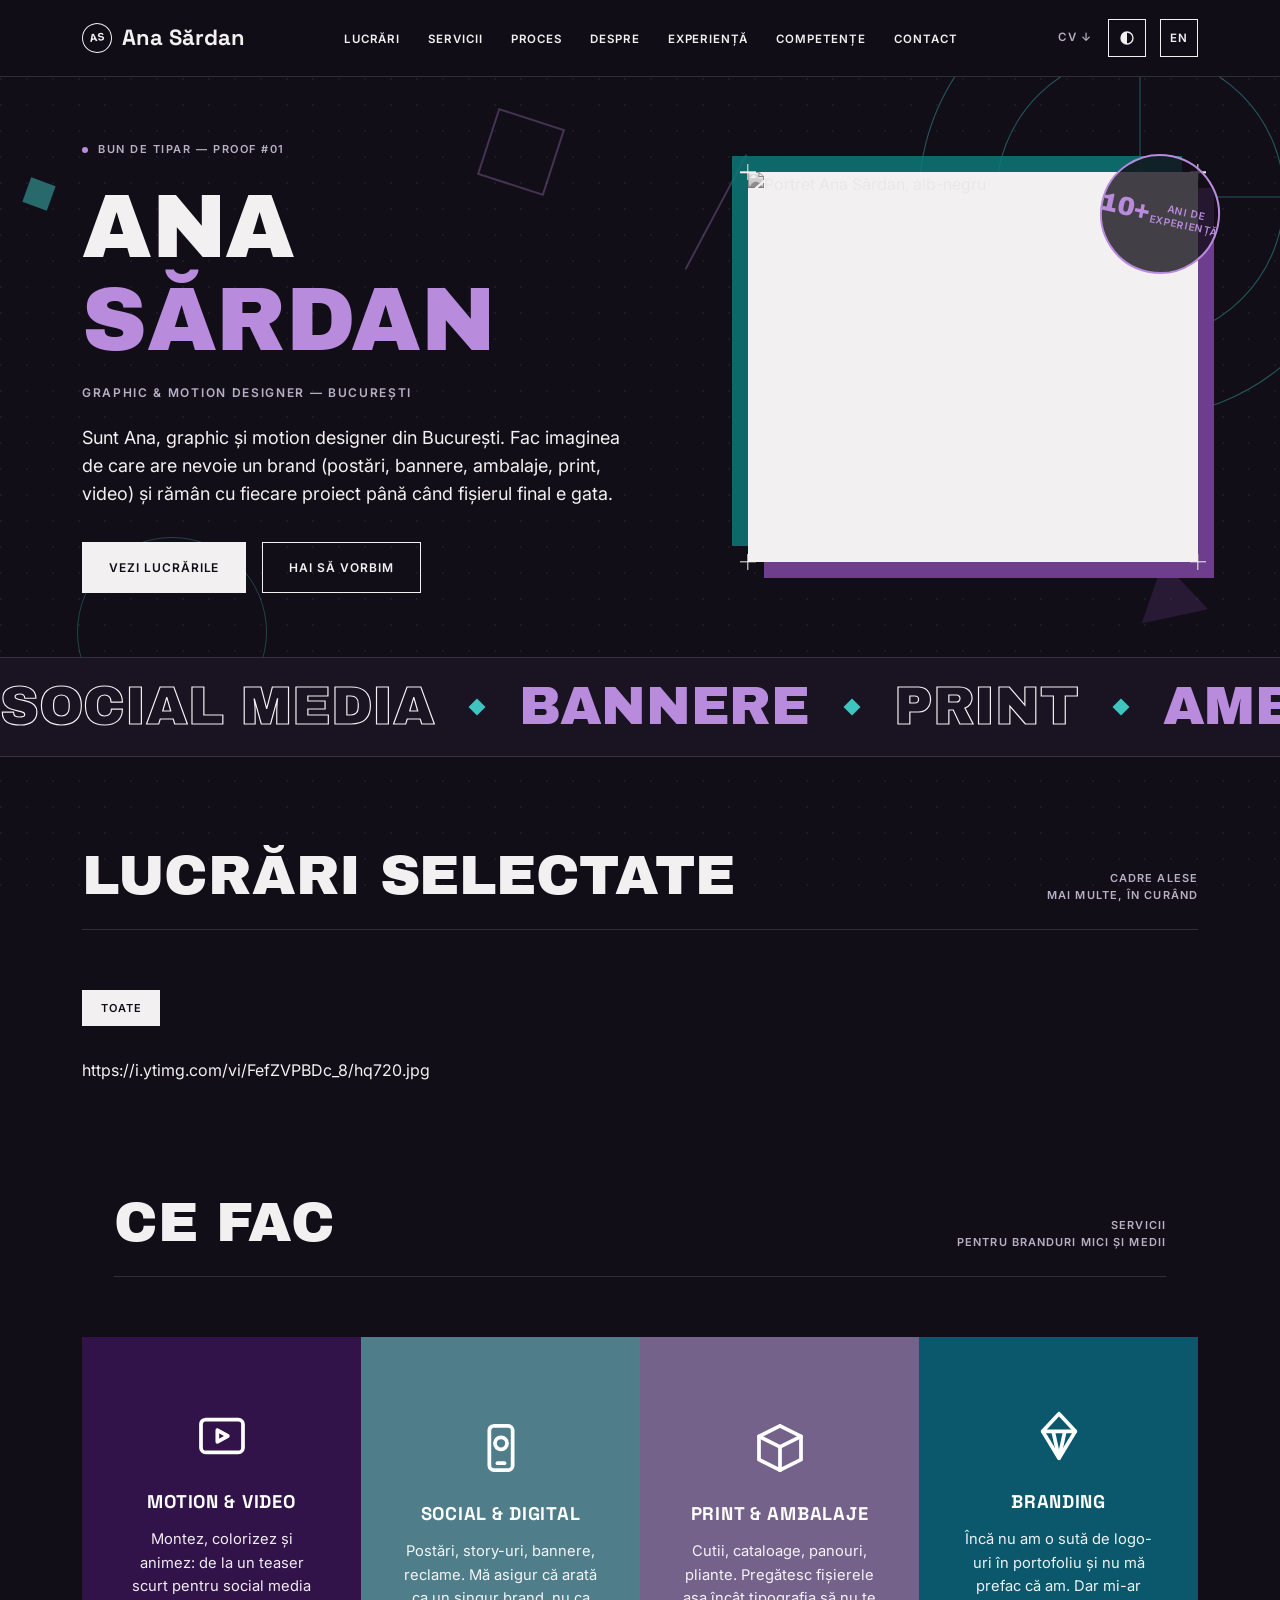
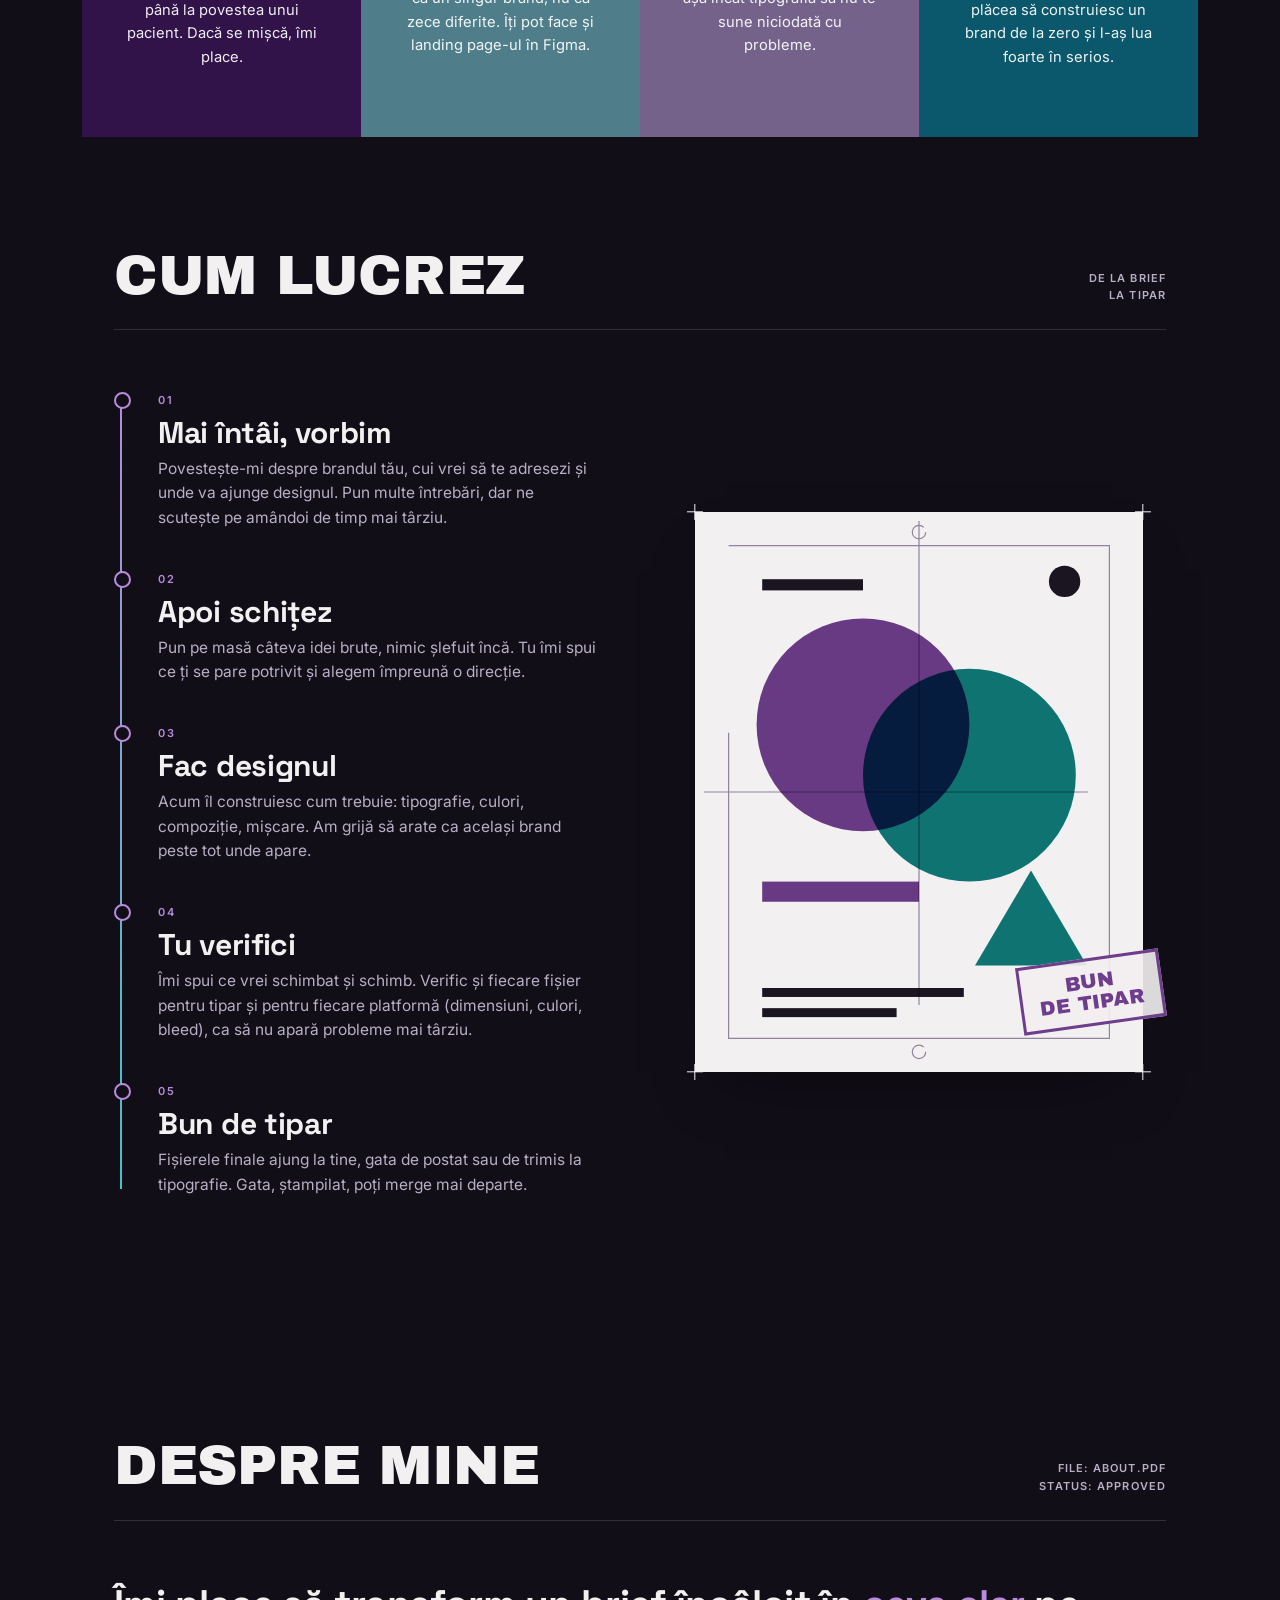
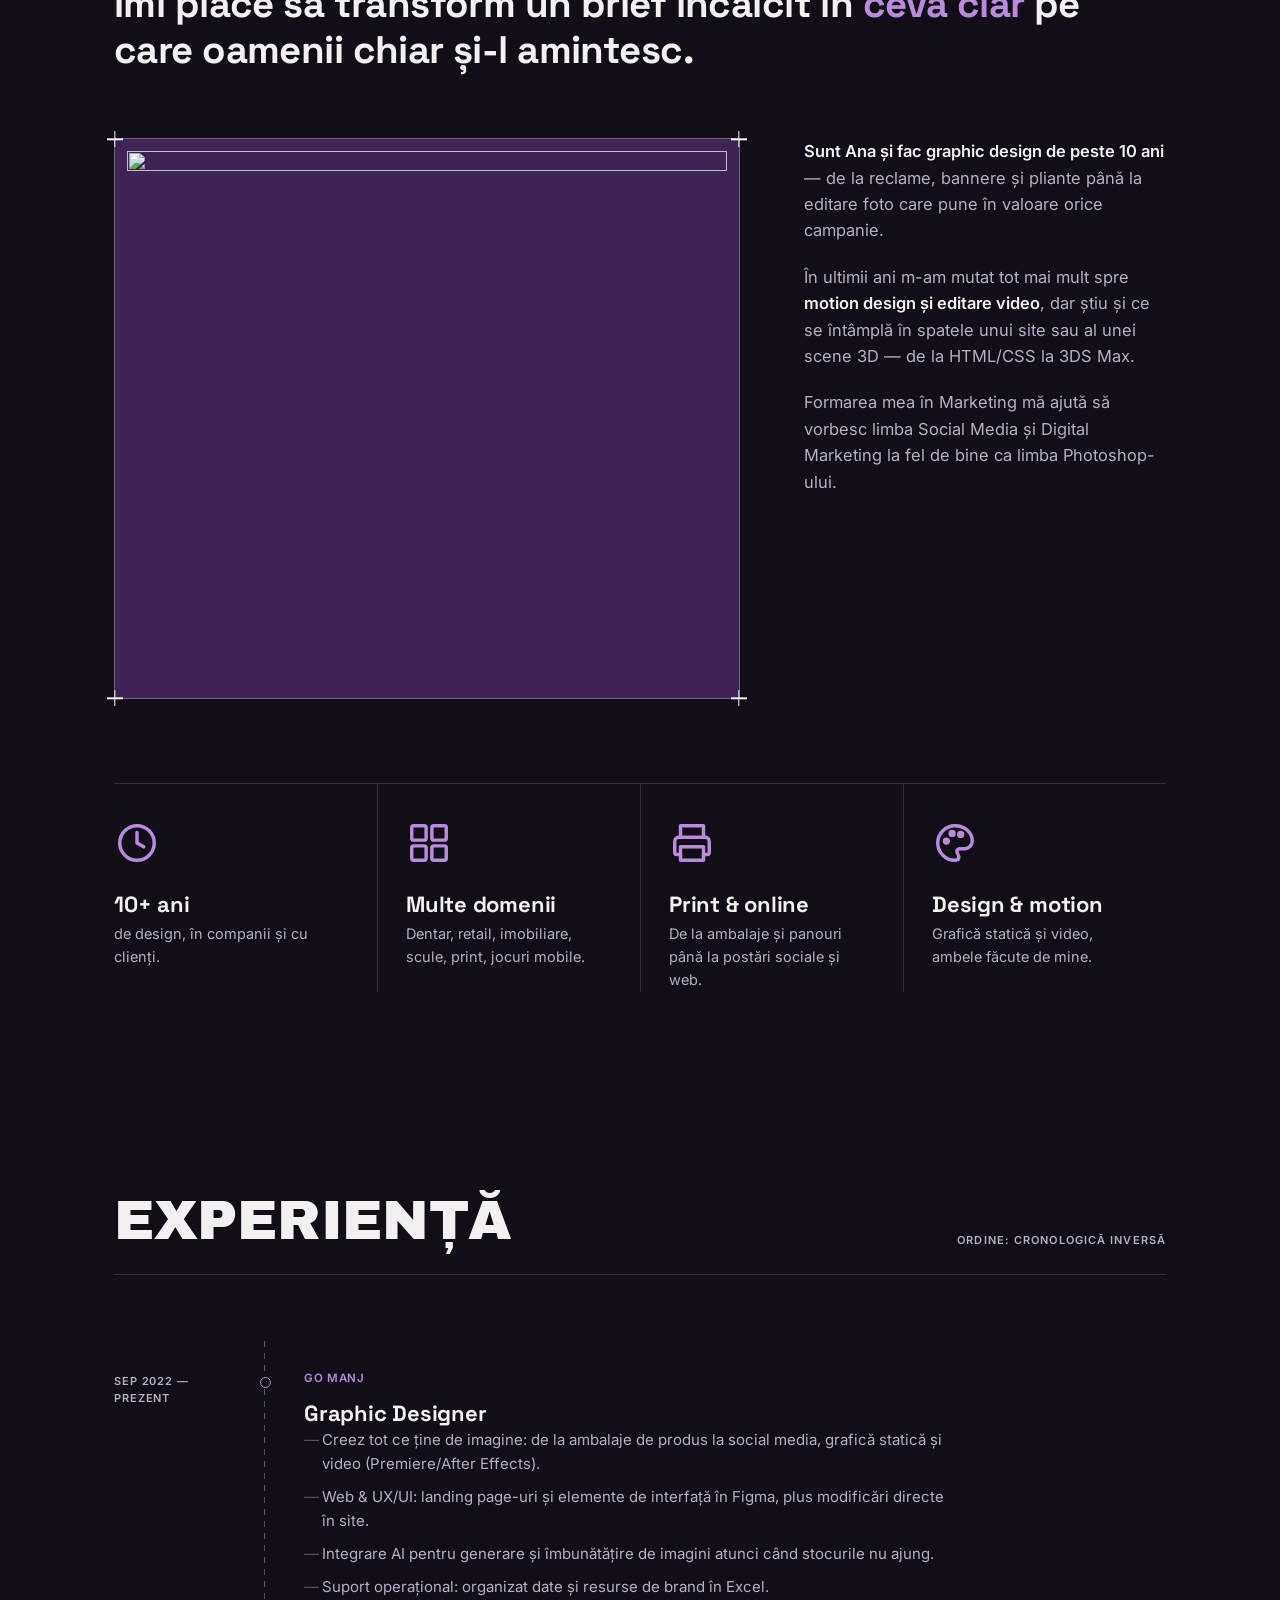
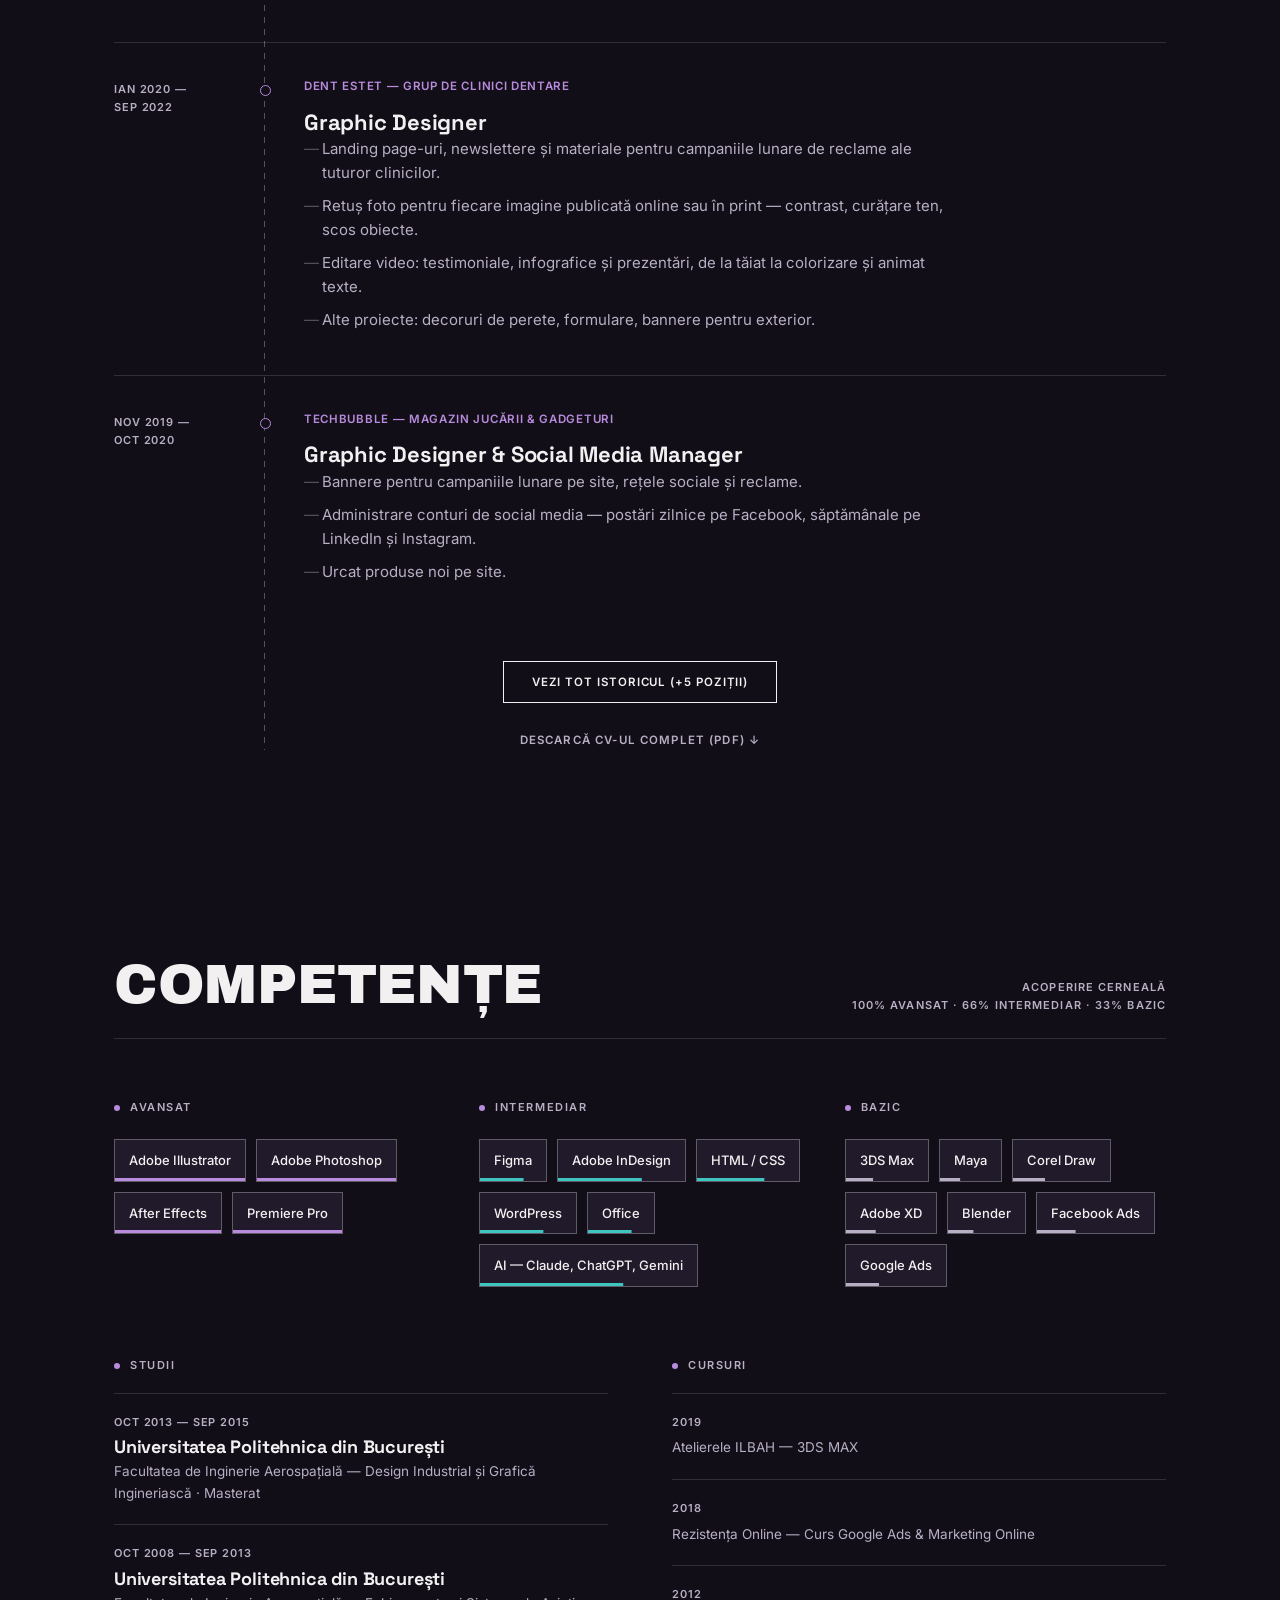
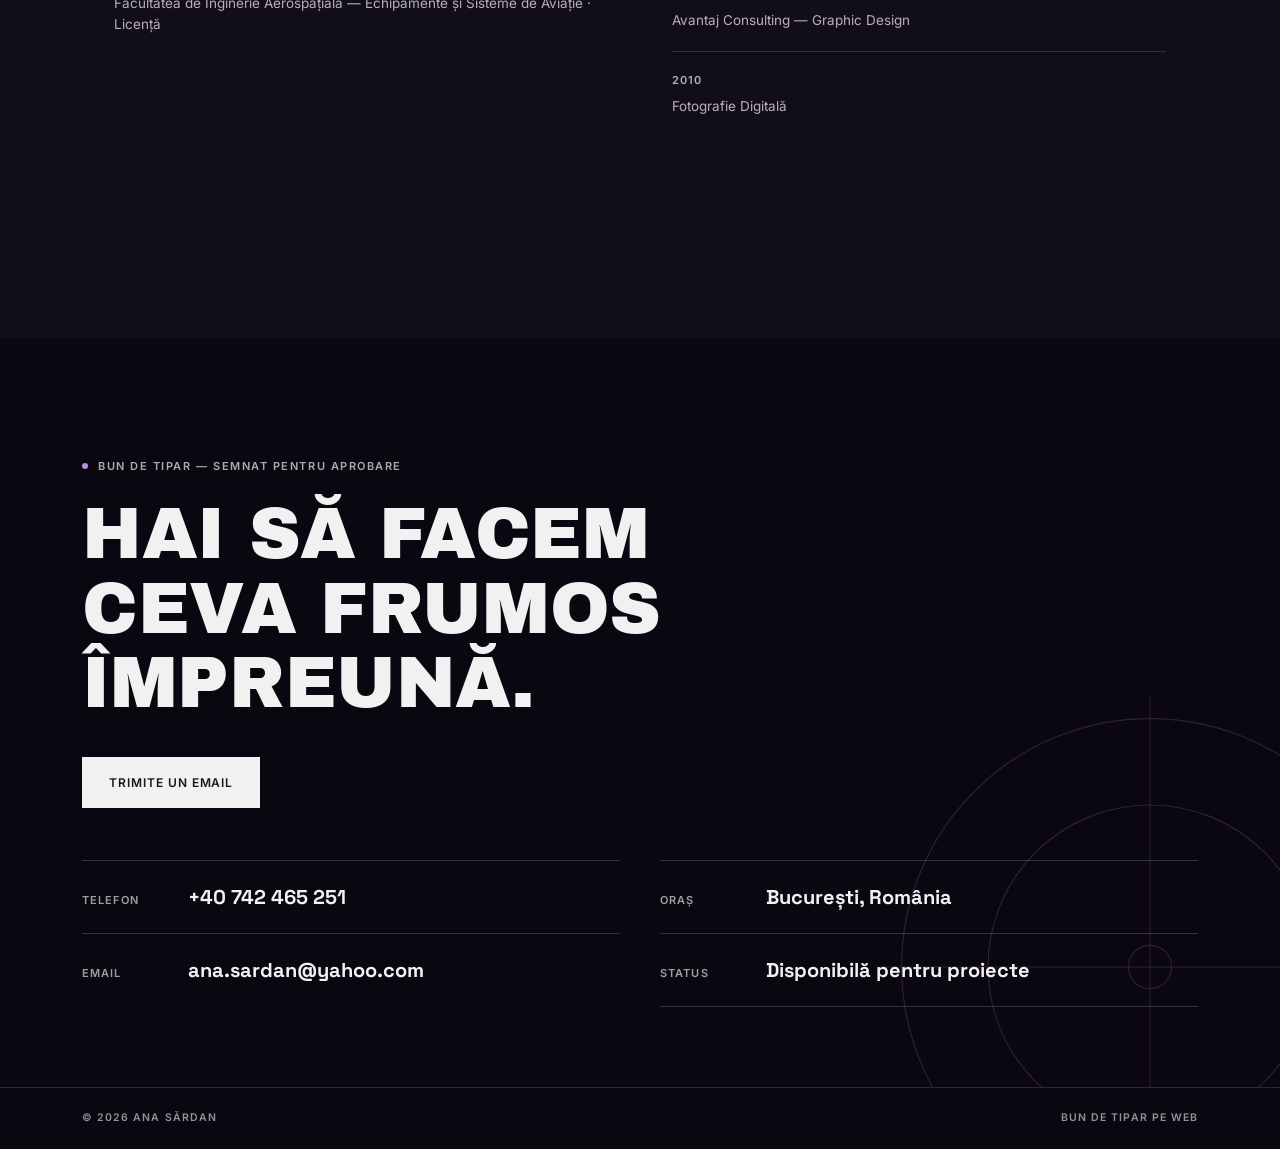
==== commit d4c7aa99: "Update index.html" ====
--- a/index.html
+++ b/index.html
@@ -125,42 +125,7 @@
           <span class="cap">Titlu</span>
         </button>
       -->
-      <div class="sheet-grid" id="sheetGrid">
-<button type="button" class="sheet-item g-vid" data-cat="animation" data-type="video" data-video="FefZVPBDc_8" aria-label="Redă: O animație scurtă, făcută de la zero până la capăt"><span class="frame-no"></span><span class="media"><img src="https://i.ytimg.com/vi/FefZVPBDc_8/hq720.jpg" onerror="this.onerror=null;this.src='https://i.ytimg.com/vi/FefZVPBDc_8/hqdefault.jpg'" loading="lazy" alt="O animație scurtă, făcută de la zero până la capăt"><span class="play-icon" aria-hidden="true">▶</span></span><span class="cap">O animație scurtă, făcută de la zero până la capăt</span></button>
-<div class="sheet-item is-placeholder g-tall" aria-hidden="true"><span class="slot-label">Loc pentru poză<i>în curând</i></span></div>
-<div class="sheet-item is-placeholder g-tall" aria-hidden="true"><span class="slot-label">Loc pentru poză<i>în curând</i></span></div>
-<button type="button" class="sheet-item g-vid" data-cat="digital animation" data-type="video" data-video="-XXAz_rauj4" aria-label="Redă: Lansarea unei limonade care nu e deloc plictisitoare"><span class="frame-no"></span><span class="media"><img src="https://i.ytimg.com/vi/-XXAz_rauj4/hq720.jpg" onerror="this.onerror=null;this.src='https://i.ytimg.com/vi/-XXAz_rauj4/hqdefault.jpg'" loading="lazy" alt="Lansarea unei limonade care nu e deloc plictisitoare"><span class="play-icon" aria-hidden="true">▶</span></span><span class="cap">Lansarea unei limonade care nu e deloc plictisitoare</span></button>
-<button type="button" class="sheet-item g-vid" data-cat="animation" data-type="video" data-video="JadllvkHj0s" aria-label="Redă: Comparație de motociclete montată de mine, și da, mă vezi și pe mine în cadru"><span class="frame-no"></span><span class="media"><img src="https://i.ytimg.com/vi/JadllvkHj0s/hq720.jpg" onerror="this.onerror=null;this.src='https://i.ytimg.com/vi/JadllvkHj0s/hqdefault.jpg'" loading="lazy" alt="Comparație de motociclete montată de mine, și da, mă vezi și pe mine în cadru"><span class="play-icon" aria-hidden="true">▶</span></span><span class="cap">Comparație de motociclete montată de mine, și da, mă vezi și pe mine în cadru</span></button>
-<button type="button" class="sheet-item" data-cat="digital animation" data-type="video" data-video="gpKnEZCfmug" aria-label="Redă: Prima vizită la dentist, făcută prietenoasă"><span class="frame-no"></span><span class="media"><img src="https://i.ytimg.com/vi/gpKnEZCfmug/hq720.jpg" onerror="this.onerror=null;this.src='https://i.ytimg.com/vi/gpKnEZCfmug/hqdefault.jpg'" loading="lazy" alt="Prima vizită la dentist, făcută prietenoasă"><span class="play-icon" aria-hidden="true">▶</span></span><span class="cap">Prima vizită la dentist, făcută prietenoasă</span></button>
-<button type="button" class="sheet-item" data-cat="animation" data-type="video" data-video="OA36bQXrwVA" aria-label="Redă: Sănătatea orală, explicată în mișcare"><span class="frame-no"></span><span class="media"><img src="https://i.ytimg.com/vi/OA36bQXrwVA/hq720.jpg" onerror="this.onerror=null;this.src='https://i.ytimg.com/vi/OA36bQXrwVA/hqdefault.jpg'" loading="lazy" alt="Sănătatea orală, explicată în mișcare"><span class="play-icon" aria-hidden="true">▶</span></span><span class="cap">Sănătatea orală, explicată în mișcare</span></button>
-<button type="button" class="sheet-item" data-cat="digital animation" data-type="video" data-video="CLO45lmSvb8" aria-label="Redă: Trei ingrediente, un singur baton"><span class="frame-no"></span><span class="media"><img src="https://i.ytimg.com/vi/CLO45lmSvb8/hq720.jpg" onerror="this.onerror=null;this.src='https://i.ytimg.com/vi/CLO45lmSvb8/hqdefault.jpg'" loading="lazy" alt="Trei ingrediente, un singur baton"><span class="play-icon" aria-hidden="true">▶</span></span><span class="cap">Trei ingrediente, un singur baton</span></button>
-<button type="button" class="sheet-item" data-cat="digital animation" data-type="video" data-video="1tm3DVcGaJk" aria-label="Redă: Pachetul de implant dentar, explicat simplu"><span class="frame-no"></span><span class="media"><img src="https://i.ytimg.com/vi/1tm3DVcGaJk/hq720.jpg" onerror="this.onerror=null;this.src='https://i.ytimg.com/vi/1tm3DVcGaJk/hqdefault.jpg'" loading="lazy" alt="Pachetul de implant dentar, explicat simplu"><span class="play-icon" aria-hidden="true">▶</span></span><span class="cap">Pachetul de implant dentar, explicat simplu</span></button>
-<div class="sheet-item is-placeholder g-tall" aria-hidden="true"><span class="slot-label">Loc pentru poză<i>în curând</i></span></div>
-<button type="button" class="sheet-item g-vid is-contain" data-cat="web animation" data-type="video" data-video="KjQ0SqvRe2Q" data-ratio="4/3" aria-label="Redă: Site-ul pe care l-am refăcut și cum funcționează"><span class="frame-no"></span><span class="media"><img src="https://i.ytimg.com/vi/KjQ0SqvRe2Q/hq720.jpg" onerror="this.onerror=null;this.src='https://i.ytimg.com/vi/KjQ0SqvRe2Q/hqdefault.jpg'" loading="lazy" alt="Site-ul pe care l-am refăcut și cum funcționează"><span class="play-icon" aria-hidden="true">▶</span></span><span class="cap">Site-ul pe care l-am refăcut și cum funcționează</span></button>
-<div class="sheet-item is-placeholder g-tall" aria-hidden="true"><span class="slot-label">Loc pentru poză<i>în curând</i></span></div>
-<button type="button" class="sheet-item" data-cat="digital animation" data-type="video" data-video="KLgoRpugdko" aria-label="Redă: O privire de aproape asupra unui implant dentar"><span class="frame-no"></span><span class="media"><img src="https://i.ytimg.com/vi/KLgoRpugdko/hq720.jpg" onerror="this.onerror=null;this.src='https://i.ytimg.com/vi/KLgoRpugdko/hqdefault.jpg'" loading="lazy" alt="O privire de aproape asupra unui implant dentar"><span class="play-icon" aria-hidden="true">▶</span></span><span class="cap">O privire de aproape asupra unui implant dentar</span></button>
-<button type="button" class="sheet-item" data-cat="digital animation" data-type="video" data-video="ibMfGz2jm8o" aria-label="Redă: Siguranța înainte de toate: cum are grijă o clinică de tine"><span class="frame-no"></span><span class="media"><img src="https://i.ytimg.com/vi/ibMfGz2jm8o/hq720.jpg" onerror="this.onerror=null;this.src='https://i.ytimg.com/vi/ibMfGz2jm8o/hqdefault.jpg'" loading="lazy" alt="Siguranța înainte de toate: cum are grijă o clinică de tine"><span class="play-icon" aria-hidden="true">▶</span></span><span class="cap">Siguranța înainte de toate: cum are grijă o clinică de tine</span></button>
-<button type="button" class="sheet-item" data-cat="digital animation" data-type="video" data-video="oz9U1aZwW8Y" aria-label="Redă: Un smoothie în ediție limitată, cu trailer propriu"><span class="frame-no"></span><span class="media"><img src="https://i.ytimg.com/vi/oz9U1aZwW8Y/hq720.jpg" onerror="this.onerror=null;this.src='https://i.ytimg.com/vi/oz9U1aZwW8Y/hqdefault.jpg'" loading="lazy" alt="Un smoothie în ediție limitată, cu trailer propriu"><span class="play-icon" aria-hidden="true">▶</span></span><span class="cap">Un smoothie în ediție limitată, cu trailer propriu</span></button>
-<button type="button" class="sheet-item" data-cat="digital animation" data-type="video" data-video="5ZFHDYZYFEI" aria-label="Redă: Tot ce iubești la masa de Crăciun"><span class="frame-no"></span><span class="media"><img src="https://i.ytimg.com/vi/5ZFHDYZYFEI/hq720.jpg" onerror="this.onerror=null;this.src='https://i.ytimg.com/vi/5ZFHDYZYFEI/hqdefault.jpg'" loading="lazy" alt="Tot ce iubești la masa de Crăciun"><span class="play-icon" aria-hidden="true">▶</span></span><span class="cap">Tot ce iubești la masa de Crăciun</span></button>
-<button type="button" class="sheet-item g-vid" data-cat="animation" data-type="video" data-video="7RXwq43-vVw" aria-label="Redă: Povestea unei paciente, spusă de ea"><span class="frame-no"></span><span class="media"><img src="https://i.ytimg.com/vi/7RXwq43-vVw/hq720.jpg" onerror="this.onerror=null;this.src='https://i.ytimg.com/vi/7RXwq43-vVw/hqdefault.jpg'" loading="lazy" alt="Povestea unei paciente, spusă de ea"><span class="play-icon" aria-hidden="true">▶</span></span><span class="cap">Povestea unei paciente, spusă de ea</span></button>
-<button type="button" class="sheet-item g-vid" data-cat="digital animation" data-type="video" data-video="gqQ-pcKSOtU" aria-label="Redă: Cincisprezece ani de amintiri într-un singur clip"><span class="frame-no"></span><span class="media"><img src="https://i.ytimg.com/vi/gqQ-pcKSOtU/hq720.jpg" onerror="this.onerror=null;this.src='https://i.ytimg.com/vi/gqQ-pcKSOtU/hqdefault.jpg'" loading="lazy" alt="Cincisprezece ani de amintiri într-un singur clip"><span class="play-icon" aria-hidden="true">▶</span></span><span class="cap">Cincisprezece ani de amintiri într-un singur clip</span></button>
-<div class="sheet-item is-placeholder g-tall" aria-hidden="true"><span class="slot-label">Loc pentru poză<i>în curând</i></span></div>
-<button type="button" class="sheet-item" data-cat="digital animation" data-type="video" data-video="mBMxAUNSlQI" aria-label="Redă: Un smoothie cu sfeclă, roșu intens"><span class="frame-no"></span><span class="media"><img src="https://i.ytimg.com/vi/mBMxAUNSlQI/hq720.jpg" onerror="this.onerror=null;this.src='https://i.ytimg.com/vi/mBMxAUNSlQI/hqdefault.jpg'" loading="lazy" alt="Un smoothie cu sfeclă, roșu intens"><span class="play-icon" aria-hidden="true">▶</span></span><span class="cap">Un smoothie cu sfeclă, roșu intens</span></button>
-<button type="button" class="sheet-item" data-cat="digital animation" data-type="video" data-video="RvyU4gy-b4o" aria-label="Redă: Smoothie cu fructul dragonului, ca să prelungim vara"><span class="frame-no"></span><span class="media"><img src="https://i.ytimg.com/vi/RvyU4gy-b4o/hq720.jpg" onerror="this.onerror=null;this.src='https://i.ytimg.com/vi/RvyU4gy-b4o/hqdefault.jpg'" loading="lazy" alt="Smoothie cu fructul dragonului, ca să prelungim vara"><span class="play-icon" aria-hidden="true">▶</span></span><span class="cap">Smoothie cu fructul dragonului, ca să prelungim vara</span></button>
-<button type="button" class="sheet-item" data-cat="digital animation" data-type="video" data-video="jdr-2YKvn80" aria-label="Redă: Mucenici, tradiția primăverii în farfurie"><span class="frame-no"></span><span class="media"><img src="https://i.ytimg.com/vi/jdr-2YKvn80/hq720.jpg" onerror="this.onerror=null;this.src='https://i.ytimg.com/vi/jdr-2YKvn80/hqdefault.jpg'" loading="lazy" alt="Mucenici, tradiția primăverii în farfurie"><span class="play-icon" aria-hidden="true">▶</span></span><span class="cap">Mucenici, tradiția primăverii în farfurie</span></button>
-<button type="button" class="sheet-item" data-cat="digital animation" data-type="video" data-video="S2doDNainUg" aria-label="Redă: Doisprezece ani de gust ca acasă"><span class="frame-no"></span><span class="media"><img src="https://i.ytimg.com/vi/S2doDNainUg/hq720.jpg" onerror="this.onerror=null;this.src='https://i.ytimg.com/vi/S2doDNainUg/hqdefault.jpg'" loading="lazy" alt="Doisprezece ani de gust ca acasă"><span class="play-icon" aria-hidden="true">▶</span></span><span class="cap">Doisprezece ani de gust ca acasă</span></button>
-<div class="sheet-item is-placeholder g-tall" aria-hidden="true"><span class="slot-label">Loc pentru poză<i>în curând</i></span></div>
-<button type="button" class="sheet-item" data-cat="digital animation" data-type="video" data-video="ekiKg8AOwzk" aria-label="Redă: Ce ne scapă de plictiseală vara asta?"><span class="frame-no"></span><span class="media"><img src="https://i.ytimg.com/vi/ekiKg8AOwzk/hq720.jpg" onerror="this.onerror=null;this.src='https://i.ytimg.com/vi/ekiKg8AOwzk/hqdefault.jpg'" loading="lazy" alt="Ce ne scapă de plictiseală vara asta?"><span class="play-icon" aria-hidden="true">▶</span></span><span class="cap">Ce ne scapă de plictiseală vara asta?</span></button>
-<button type="button" class="sheet-item" data-cat="digital animation" data-type="video" data-video="F4mgUEdLgtw" aria-label="Redă: Trei shoturi noi, trei stări"><span class="frame-no"></span><span class="media"><img src="https://i.ytimg.com/vi/F4mgUEdLgtw/hq720.jpg" onerror="this.onerror=null;this.src='https://i.ytimg.com/vi/F4mgUEdLgtw/hqdefault.jpg'" loading="lazy" alt="Trei shoturi noi, trei stări"><span class="play-icon" aria-hidden="true">▶</span></span><span class="cap">Trei shoturi noi, trei stări</span></button>
-<button type="button" class="sheet-item" data-cat="animation" data-type="video" data-video="YhpivU6xMnM" aria-label="Redă: Un clip de motion"><span class="frame-no"></span><span class="media"><img src="https://i.ytimg.com/vi/YhpivU6xMnM/hq720.jpg" onerror="this.onerror=null;this.src='https://i.ytimg.com/vi/YhpivU6xMnM/hqdefault.jpg'" loading="lazy" alt="Un clip de motion"><span class="play-icon" aria-hidden="true">▶</span></span><span class="cap">Un clip de motion</span></button>
-<div class="sheet-item is-placeholder" aria-hidden="true"><span class="slot-label">Loc pentru poză<i>în curând</i></span></div>
-<div class="sheet-item is-placeholder" aria-hidden="true"><span class="slot-label">Loc pentru poză<i>în curând</i></span></div>
-<div class="sheet-item is-placeholder" aria-hidden="true"><span class="slot-label">Loc pentru poză<i>în curând</i></span></div>
-<div class="sheet-item is-placeholder" aria-hidden="true"><span class="slot-label">Loc pentru poză<i>în curând</i></span></div>
-<div class="sheet-item is-placeholder" aria-hidden="true"><span class="slot-label">Loc pentru poză<i>în curând</i></span></div>
-      </div>
-    </div>
-  </section>
+     https://i.ytimg.com/vi/FefZVPBDc_8/hq720.jpg
 
   <!-- ============ SERVICII ============ -->
   <section id="services" class="services" aria-labelledby="services-title">
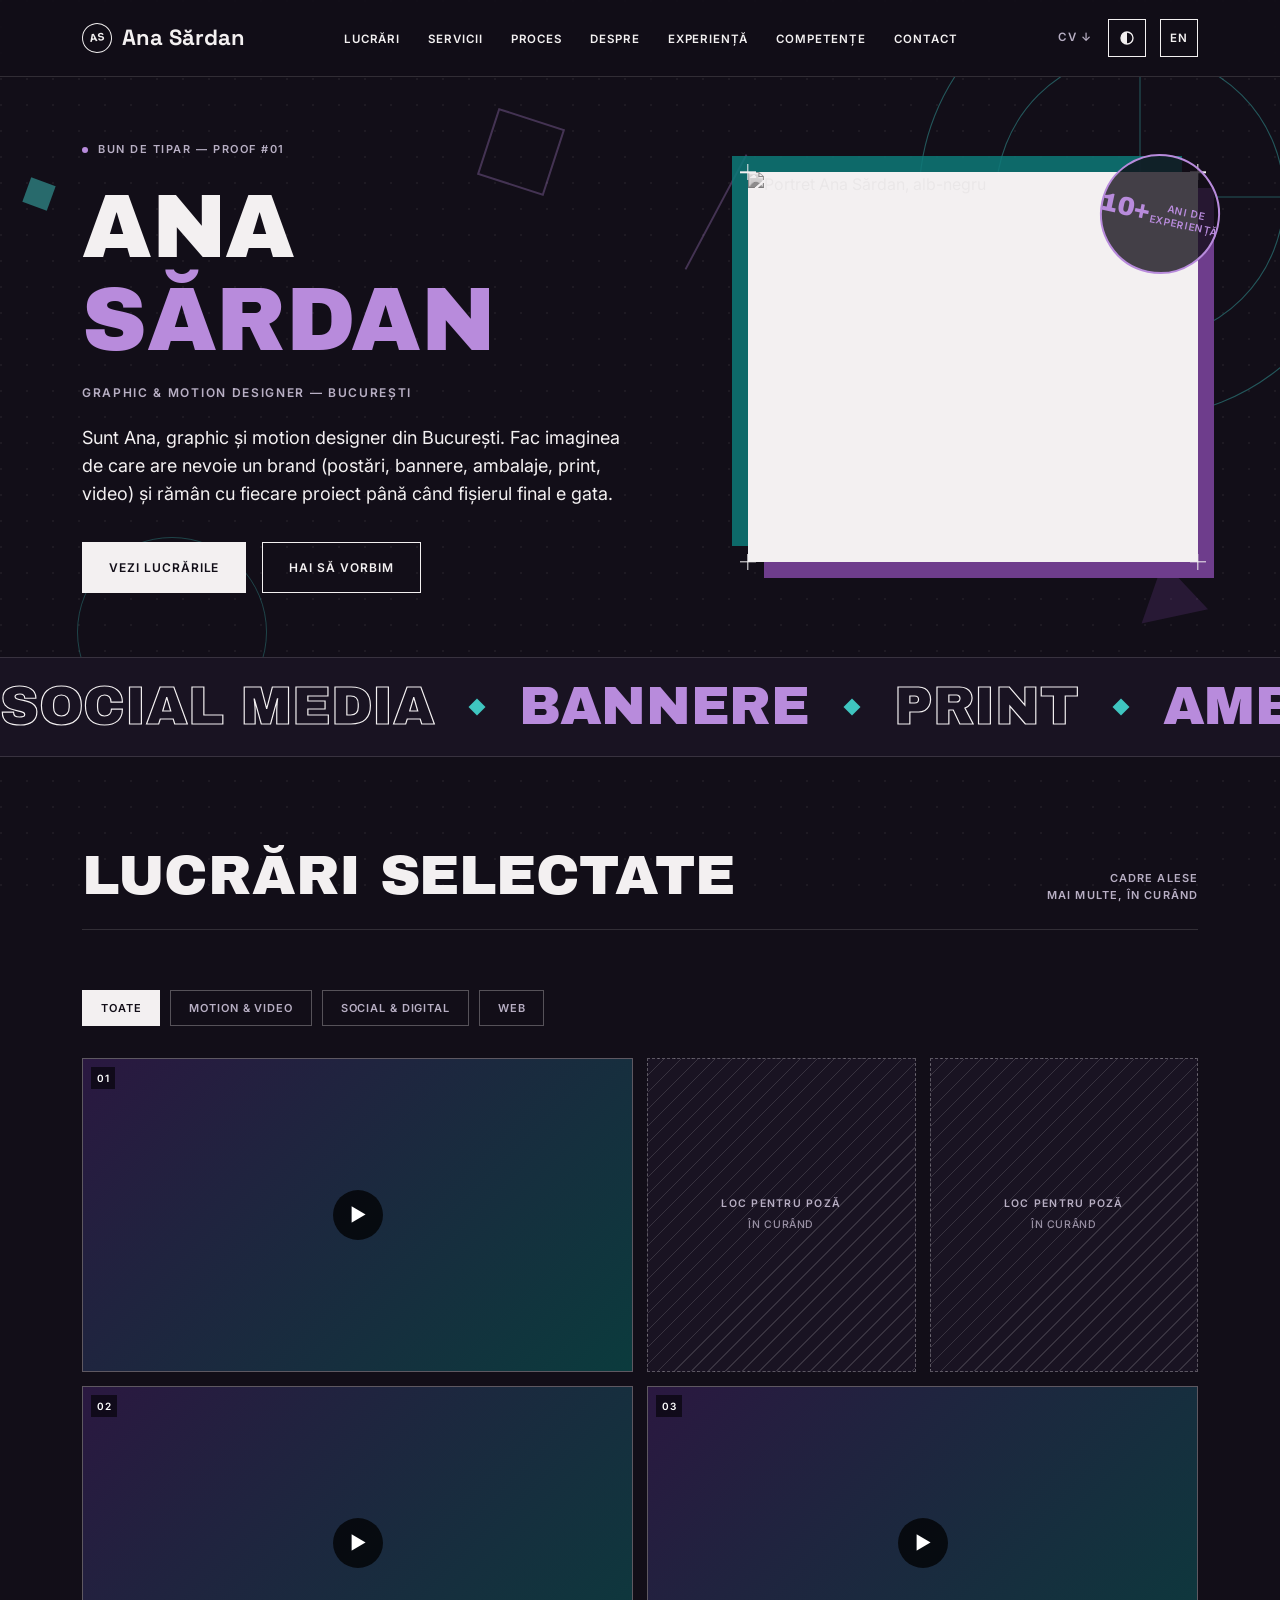
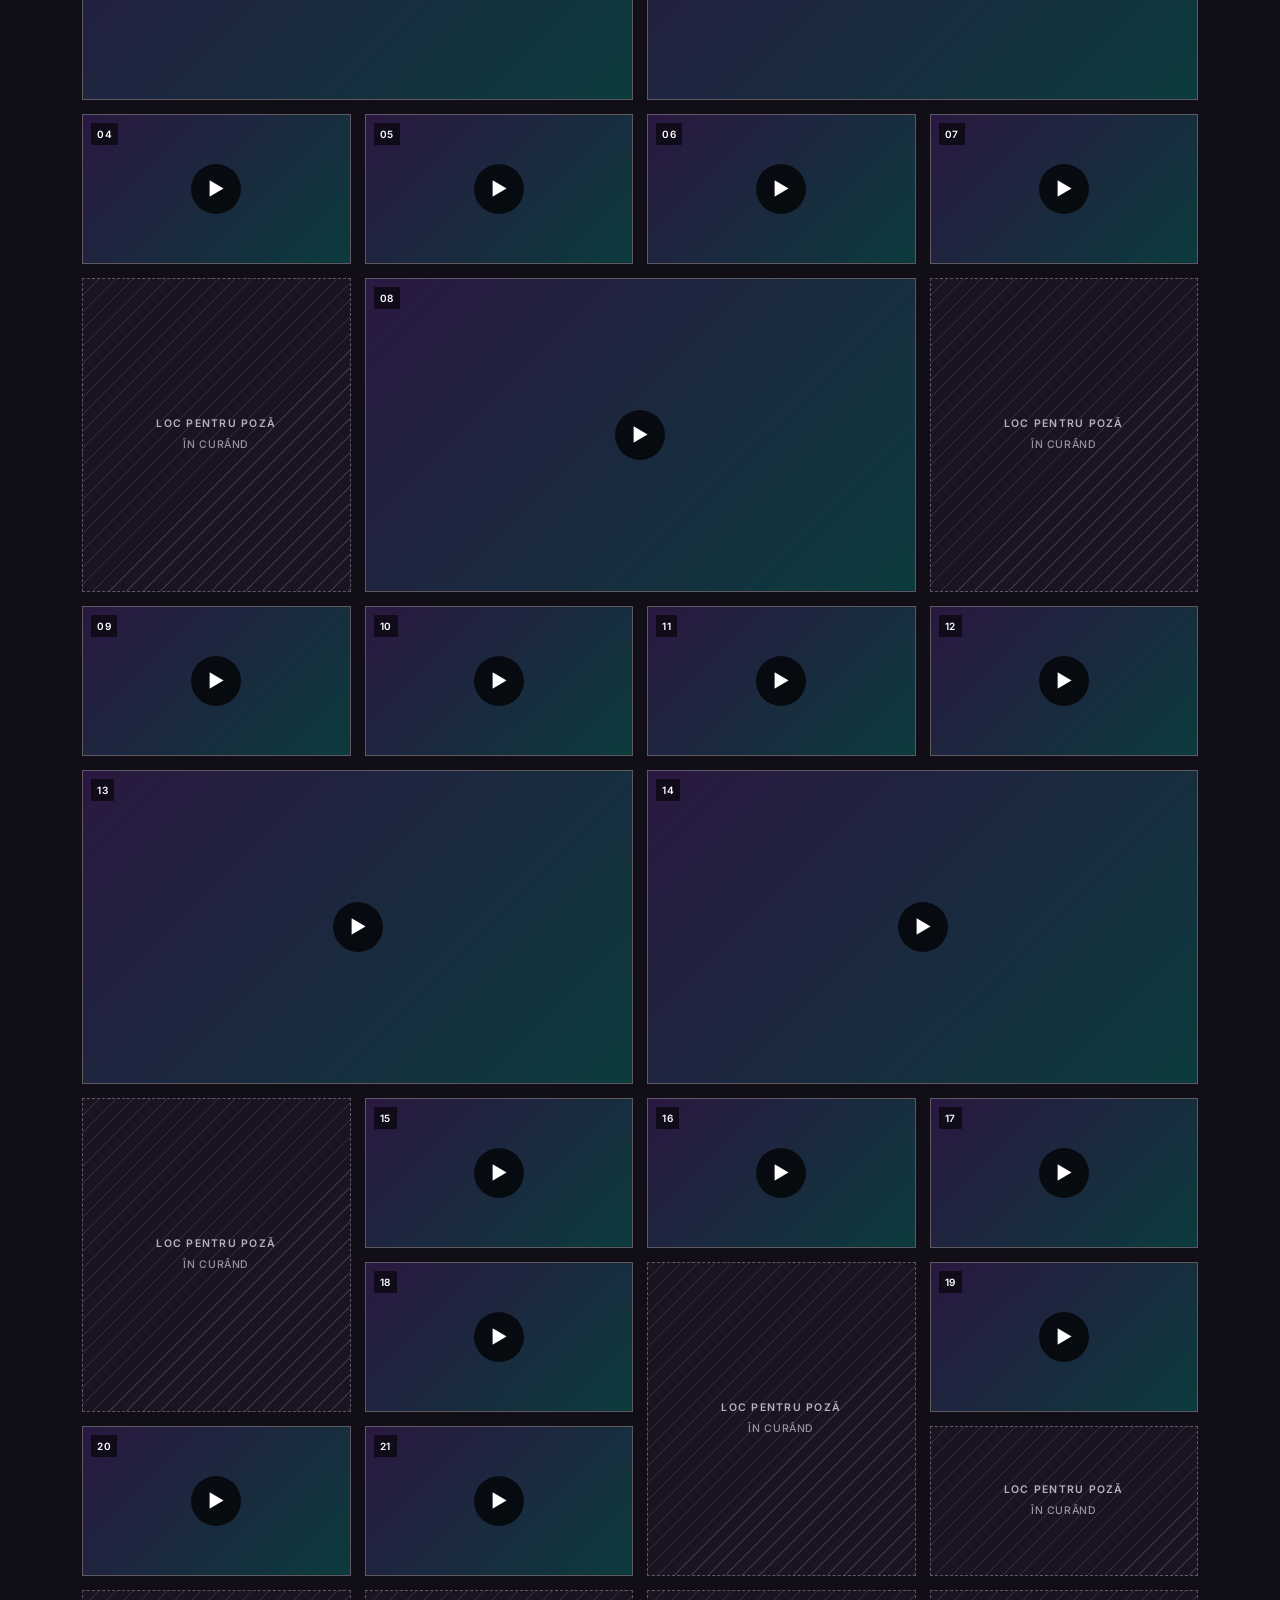
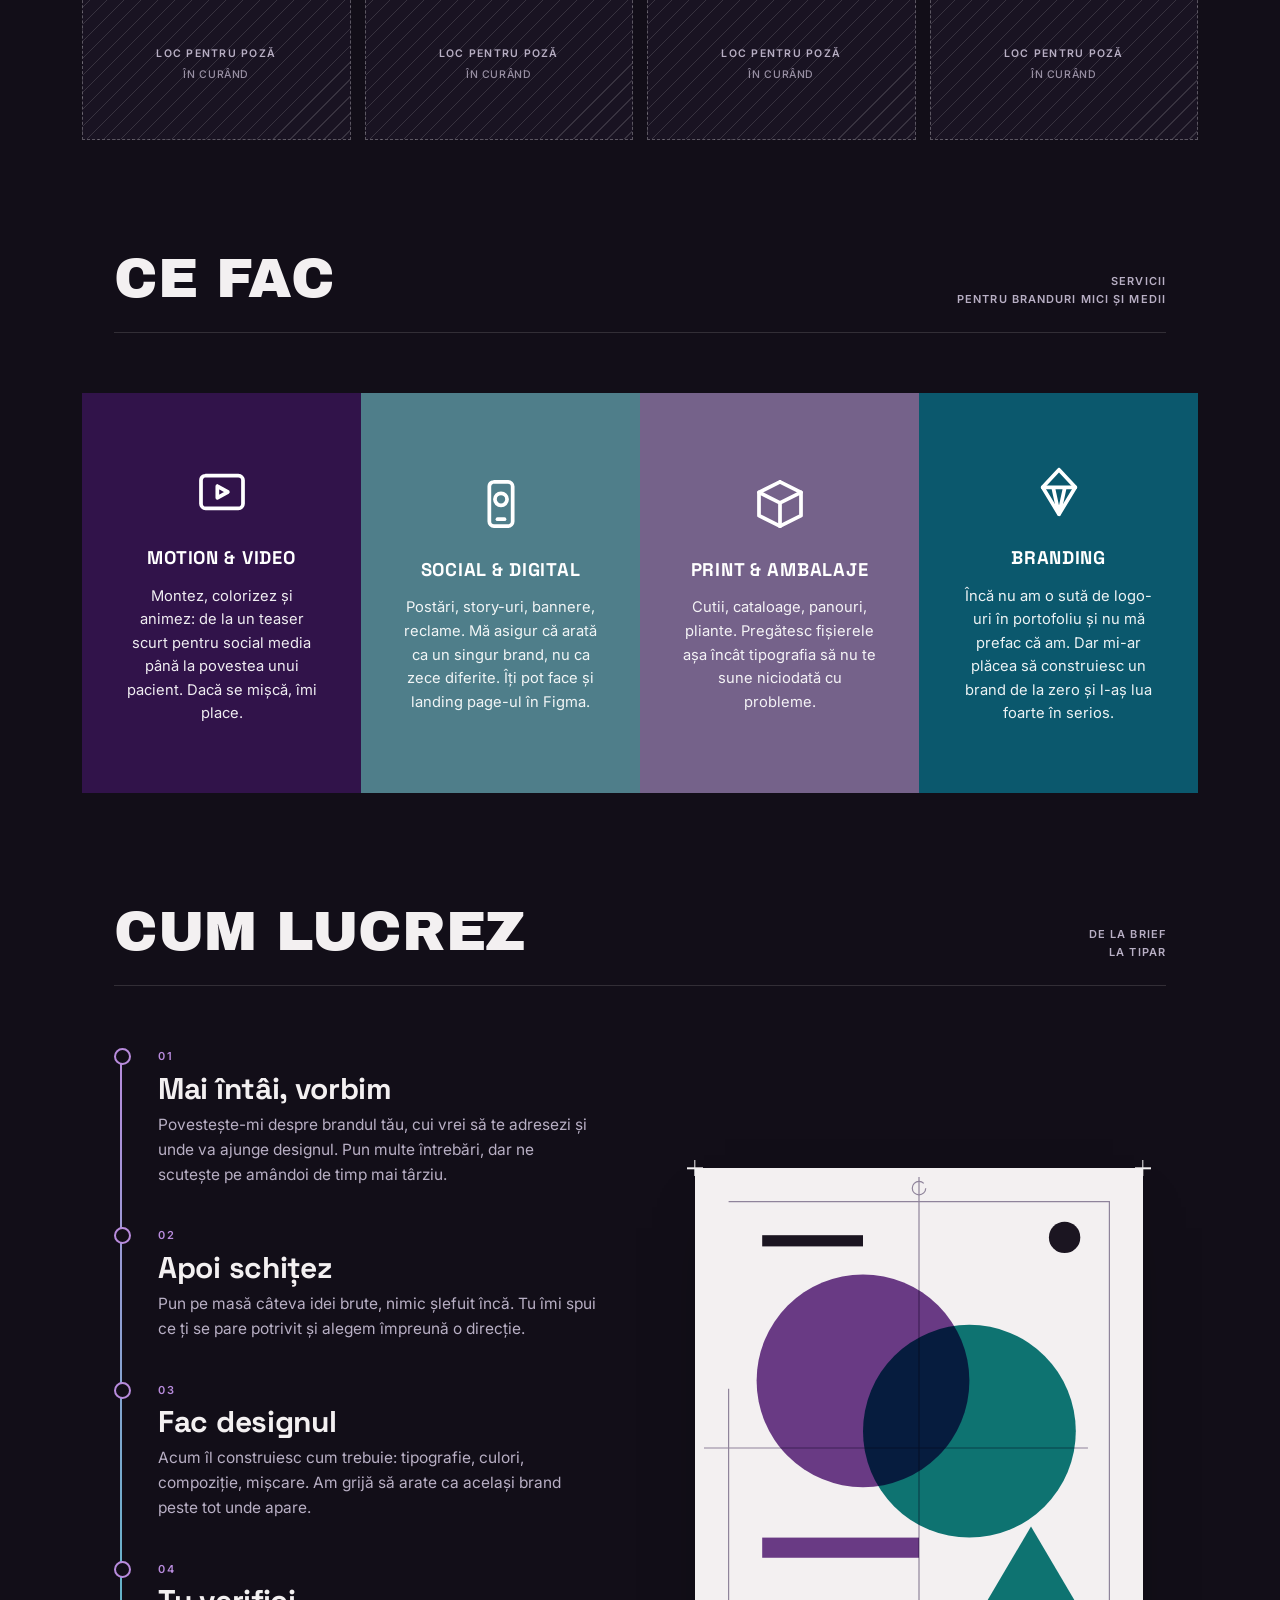
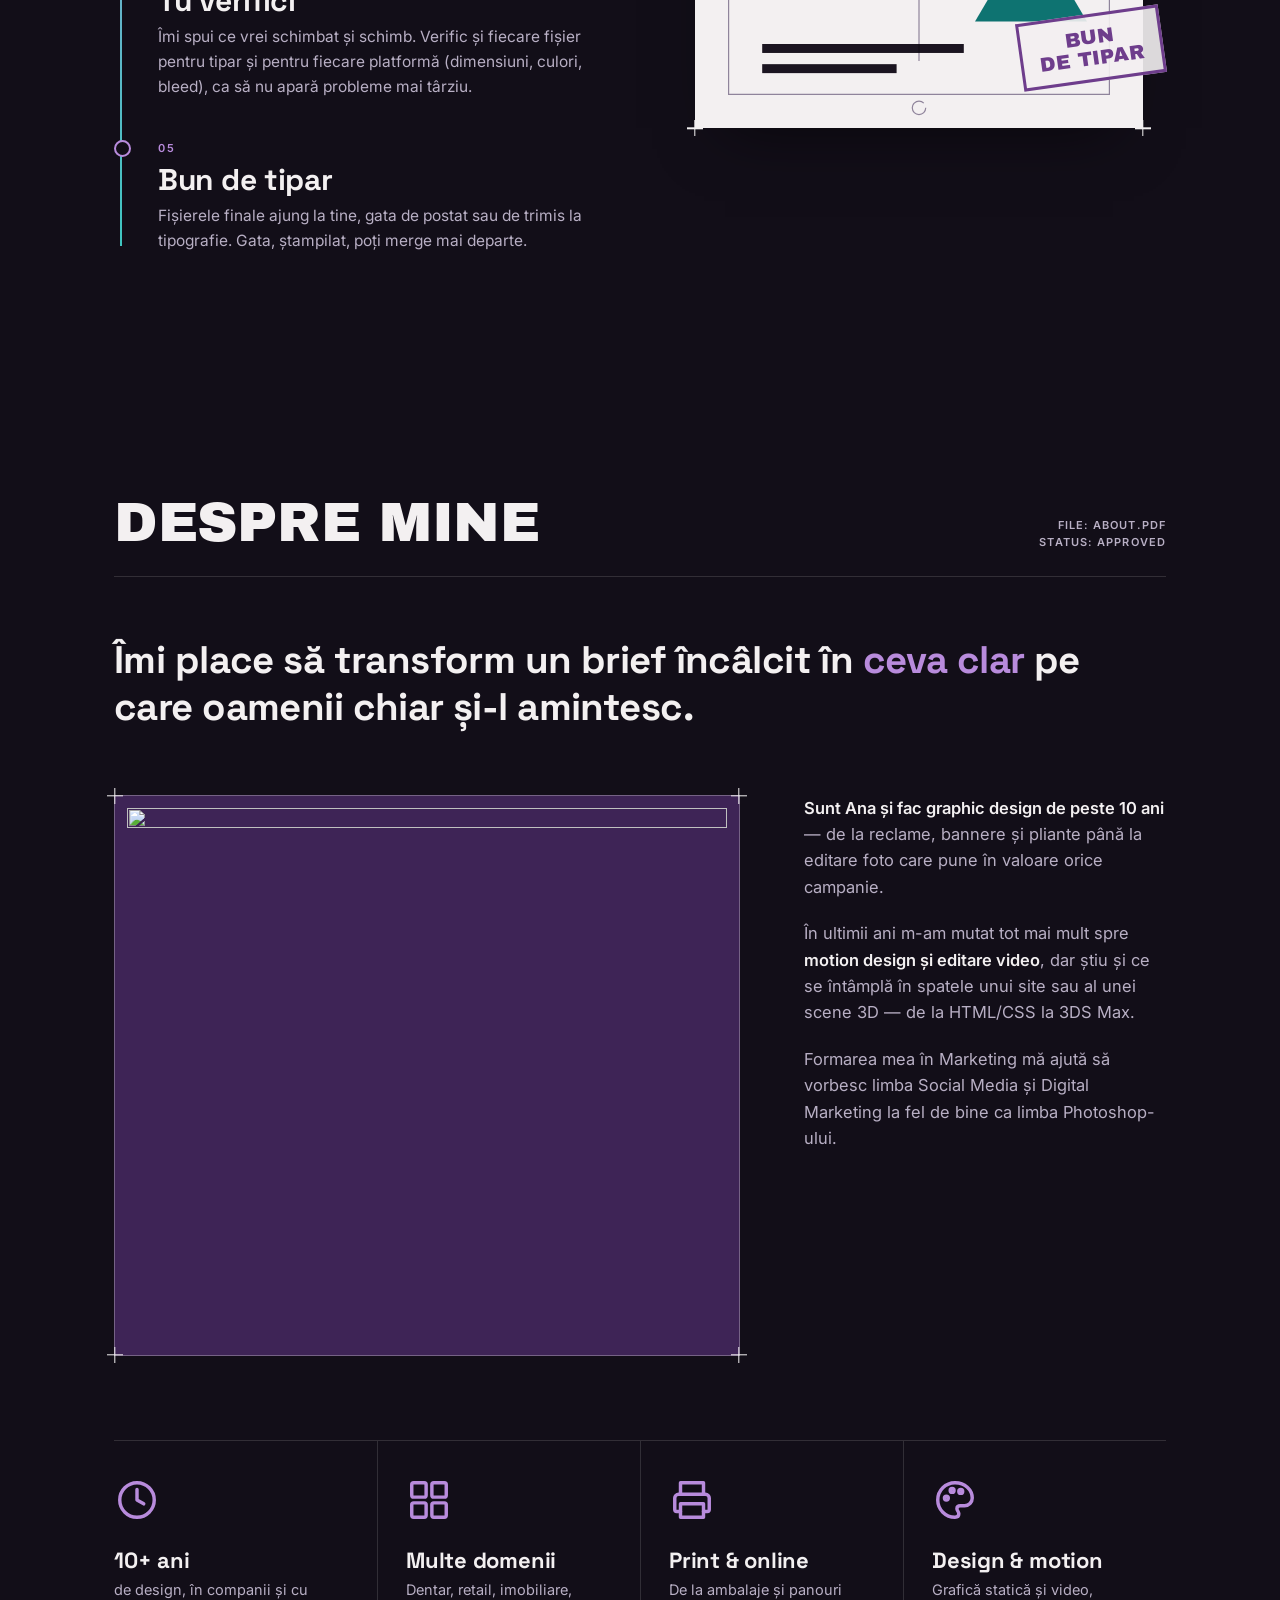
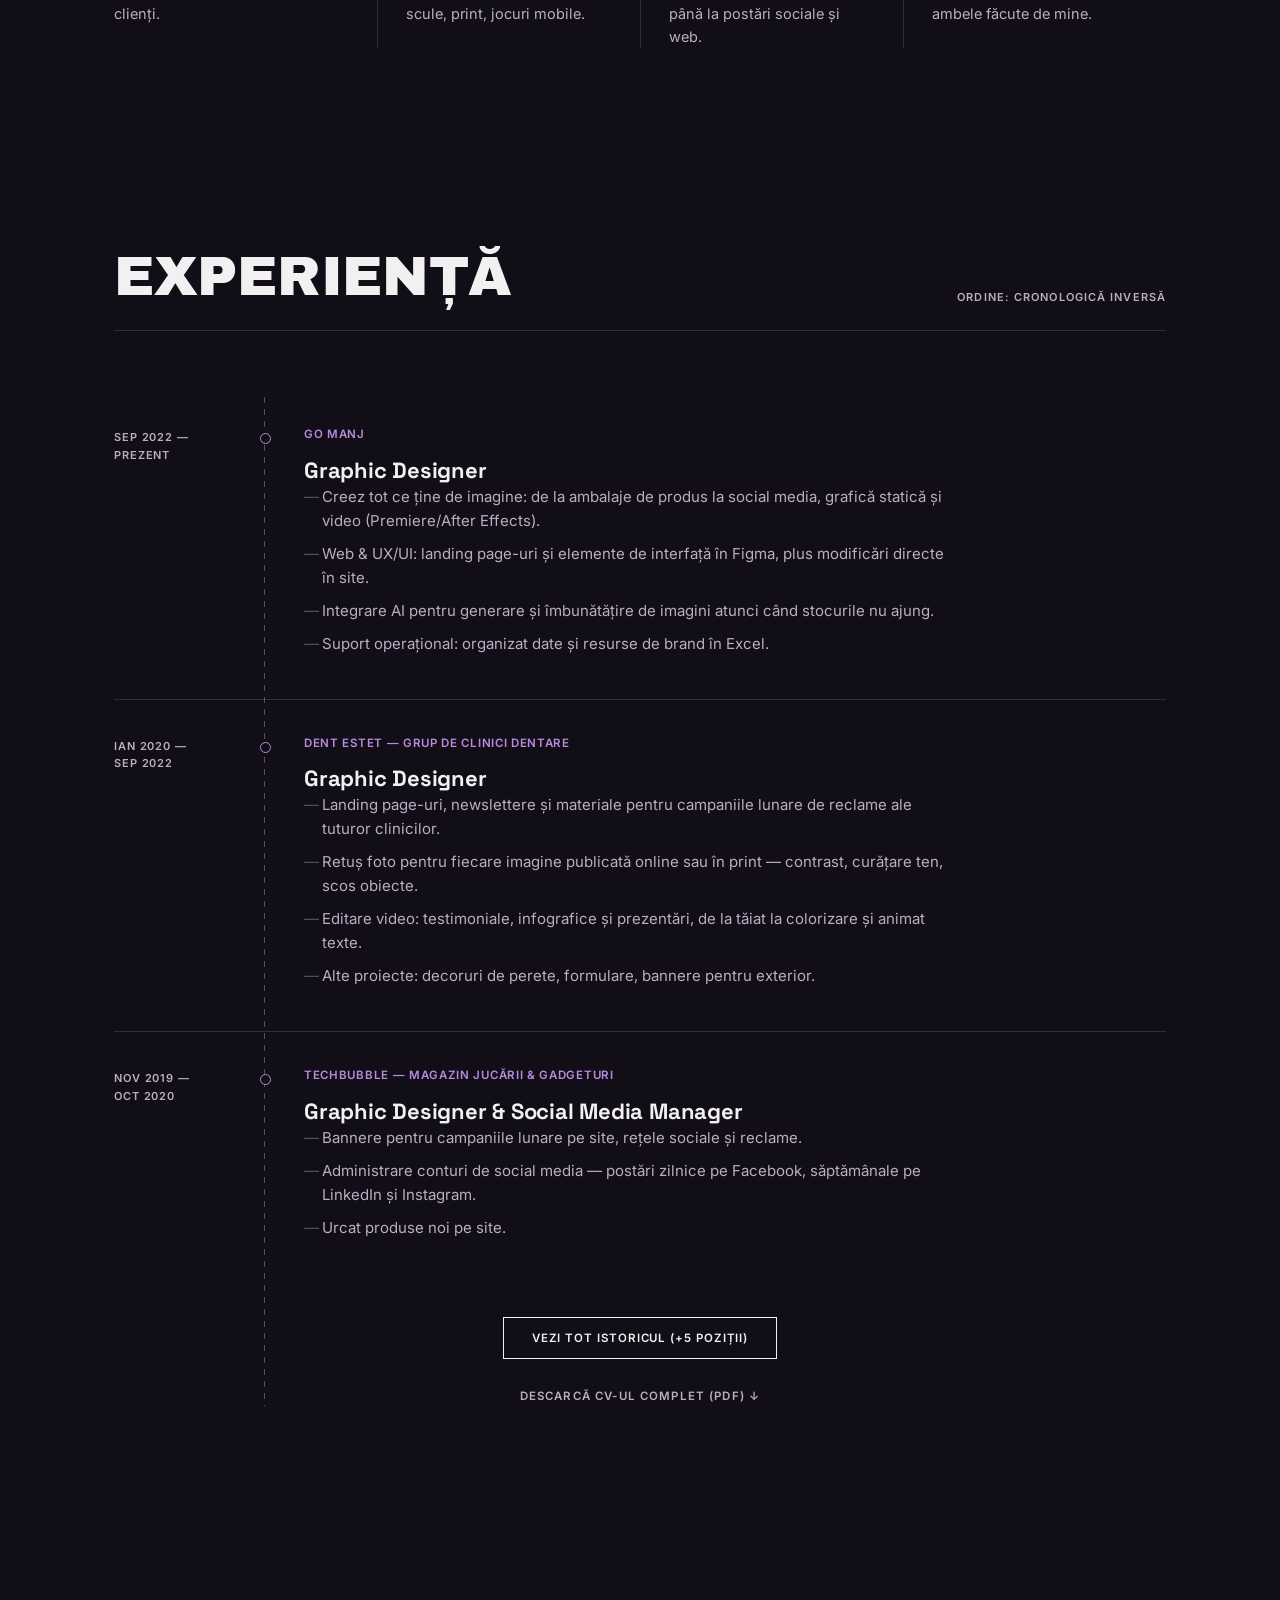
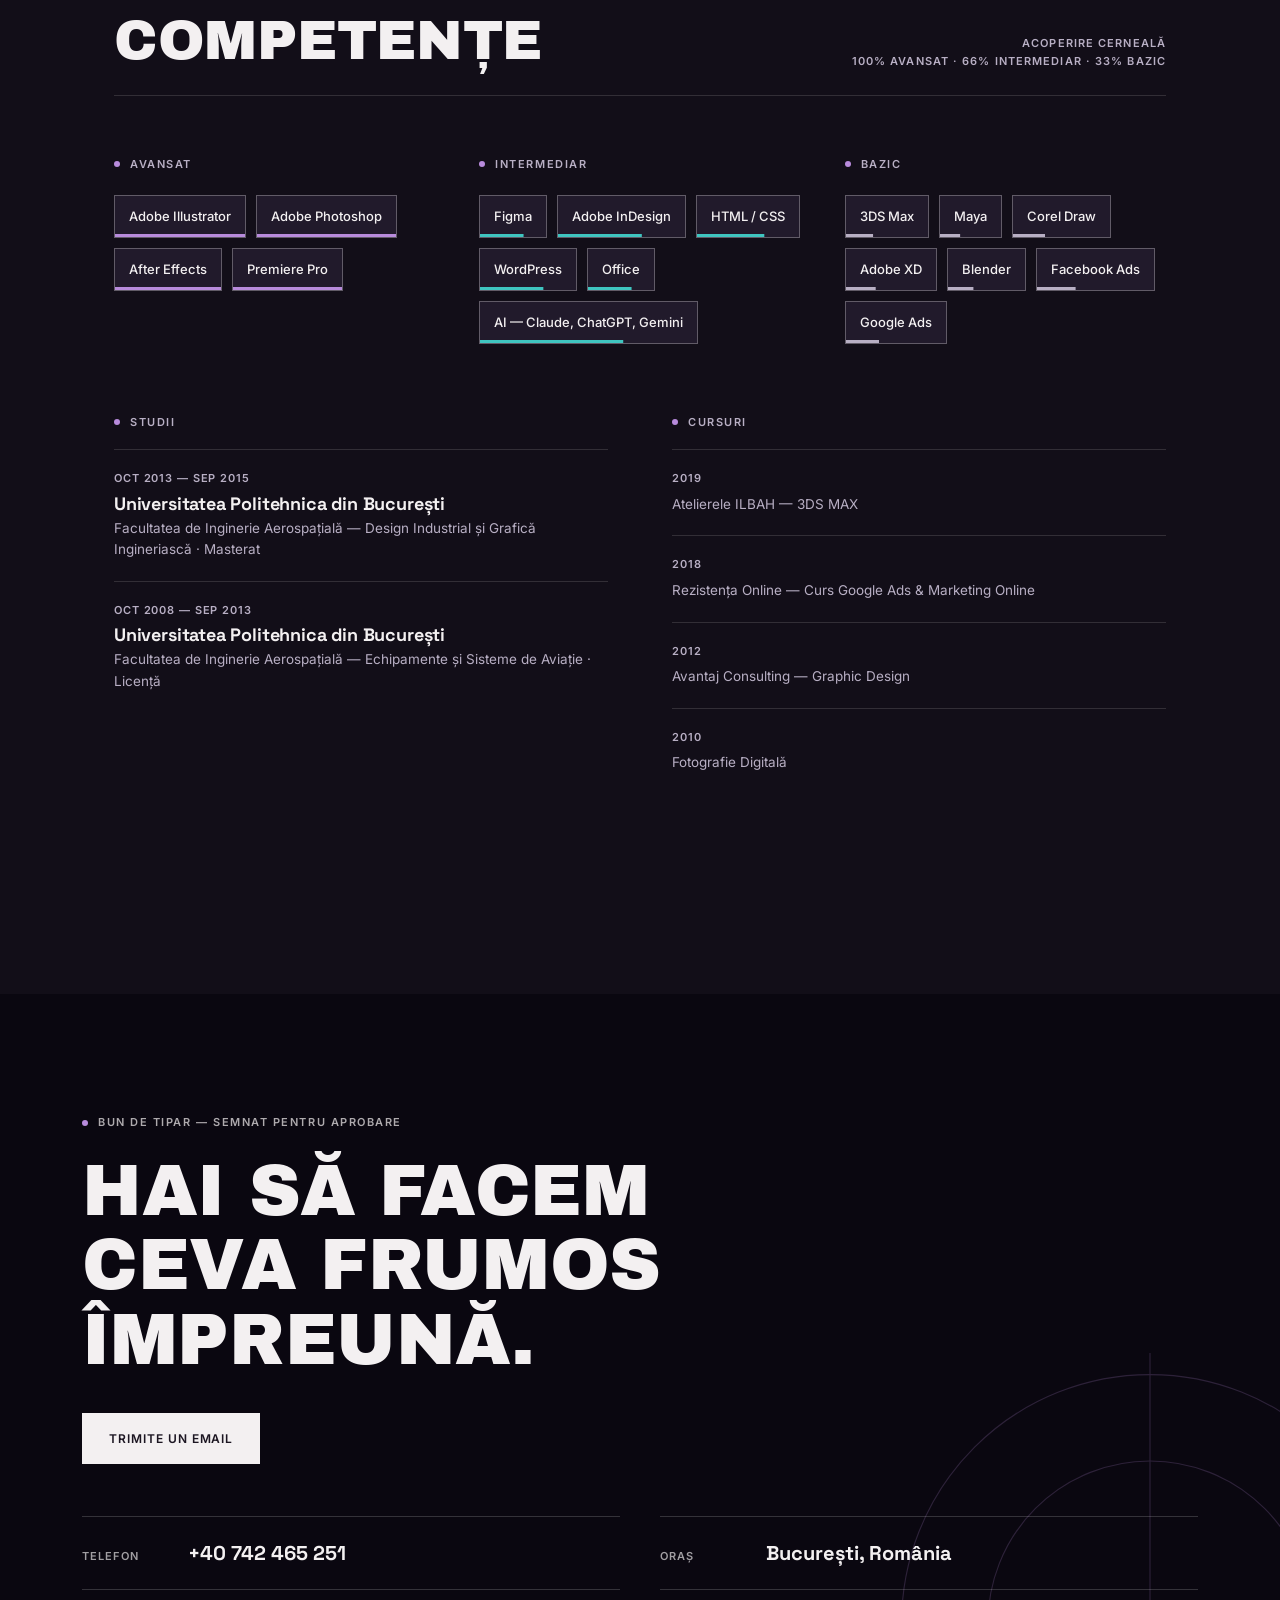
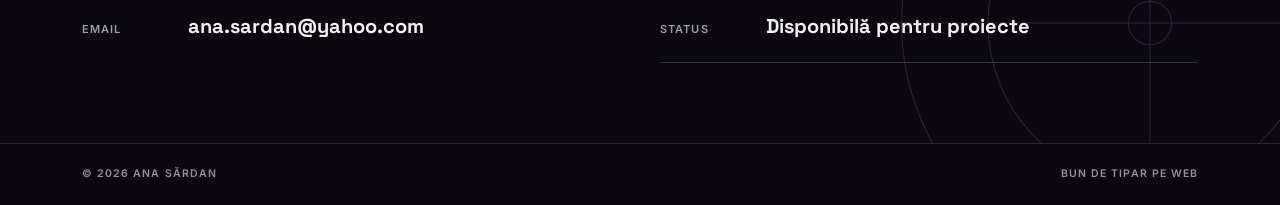
==== commit ff519e92: "Update index.html" ====
--- a/index.html
+++ b/index.html
@@ -125,7 +125,51 @@
           <span class="cap">Titlu</span>
         </button>
       -->
-     https://i.ytimg.com/vi/FefZVPBDc_8/hq720.jpg
+<script>
+/* miniaturi YouTube: încearcă pe rând mai multe variante; dacă toate lipsesc, tile-ul primește clasa no-thumb */
+window.ytFb=function(img,loaded){
+  if(loaded&&img.naturalWidth>120)return;
+  var q=['hq720','hqdefault','mqdefault','sddefault','0'],i=(+img.dataset.try||0)+1;
+  img.dataset.try=i;
+  if(i<q.length){img.src='https://i.ytimg.com/vi/'+img.dataset.id+'/'+q[i]+'.jpg';}
+  else{img.removeAttribute('onerror');img.removeAttribute('onload');img.closest('.sheet-item').classList.add('no-thumb');}
+};
+</script>
+      <div class="sheet-grid" id="sheetGrid">
+<button type="button" class="sheet-item g-vid" data-cat="animation" data-type="video" data-video="FefZVPBDc_8" aria-label="Redă: O animație scurtă, făcută de la zero până la capăt"><span class="frame-no"></span><span class="media"><img src="https://i.ytimg.com/vi/FefZVPBDc_8/hq720.jpg" data-id="FefZVPBDc_8" onerror="ytFb(this)" onload="ytFb(this,true)" loading="lazy" alt="O animație scurtă, făcută de la zero până la capăt"><span class="play-icon" aria-hidden="true">▶</span></span><span class="cap">O animație scurtă, făcută de la zero până la capăt</span></button>
+<div class="sheet-item is-placeholder g-tall" aria-hidden="true"><span class="slot-label">Loc pentru poză<i>în curând</i></span></div>
+<div class="sheet-item is-placeholder g-tall" aria-hidden="true"><span class="slot-label">Loc pentru poză<i>în curând</i></span></div>
+<button type="button" class="sheet-item g-vid" data-cat="digital animation" data-type="video" data-video="-XXAz_rauj4" aria-label="Redă: Lansarea unei limonade care nu e deloc plictisitoare"><span class="frame-no"></span><span class="media"><img src="https://i.ytimg.com/vi/-XXAz_rauj4/hq720.jpg" data-id="-XXAz_rauj4" onerror="ytFb(this)" onload="ytFb(this,true)" loading="lazy" alt="Lansarea unei limonade care nu e deloc plictisitoare"><span class="play-icon" aria-hidden="true">▶</span></span><span class="cap">Lansarea unei limonade care nu e deloc plictisitoare</span></button>
+<button type="button" class="sheet-item g-vid" data-cat="animation" data-type="video" data-video="JadllvkHj0s" aria-label="Redă: Comparație de motociclete montată de mine, și da, mă vezi și pe mine în cadru"><span class="frame-no"></span><span class="media"><img src="https://i.ytimg.com/vi/JadllvkHj0s/hq720.jpg" data-id="JadllvkHj0s" onerror="ytFb(this)" onload="ytFb(this,true)" loading="lazy" alt="Comparație de motociclete montată de mine, și da, mă vezi și pe mine în cadru"><span class="play-icon" aria-hidden="true">▶</span></span><span class="cap">Comparație de motociclete montată de mine, și da, mă vezi și pe mine în cadru</span></button>
+<button type="button" class="sheet-item" data-cat="digital animation" data-type="video" data-video="gpKnEZCfmug" aria-label="Redă: Prima vizită la dentist, făcută prietenoasă"><span class="frame-no"></span><span class="media"><img src="https://i.ytimg.com/vi/gpKnEZCfmug/hq720.jpg" data-id="gpKnEZCfmug" onerror="ytFb(this)" onload="ytFb(this,true)" loading="lazy" alt="Prima vizită la dentist, făcută prietenoasă"><span class="play-icon" aria-hidden="true">▶</span></span><span class="cap">Prima vizită la dentist, făcută prietenoasă</span></button>
+<button type="button" class="sheet-item" data-cat="animation" data-type="video" data-video="OA36bQXrwVA" aria-label="Redă: Sănătatea orală, explicată în mișcare"><span class="frame-no"></span><span class="media"><img src="https://i.ytimg.com/vi/OA36bQXrwVA/hq720.jpg" data-id="OA36bQXrwVA" onerror="ytFb(this)" onload="ytFb(this,true)" loading="lazy" alt="Sănătatea orală, explicată în mișcare"><span class="play-icon" aria-hidden="true">▶</span></span><span class="cap">Sănătatea orală, explicată în mișcare</span></button>
+<button type="button" class="sheet-item" data-cat="digital animation" data-type="video" data-video="CLO45lmSvb8" aria-label="Redă: Trei ingrediente, un singur baton"><span class="frame-no"></span><span class="media"><img src="https://i.ytimg.com/vi/CLO45lmSvb8/hq720.jpg" data-id="CLO45lmSvb8" onerror="ytFb(this)" onload="ytFb(this,true)" loading="lazy" alt="Trei ingrediente, un singur baton"><span class="play-icon" aria-hidden="true">▶</span></span><span class="cap">Trei ingrediente, un singur baton</span></button>
+<button type="button" class="sheet-item" data-cat="digital animation" data-type="video" data-video="1tm3DVcGaJk" aria-label="Redă: Pachetul de implant dentar, explicat simplu"><span class="frame-no"></span><span class="media"><img src="https://i.ytimg.com/vi/1tm3DVcGaJk/hq720.jpg" data-id="1tm3DVcGaJk" onerror="ytFb(this)" onload="ytFb(this,true)" loading="lazy" alt="Pachetul de implant dentar, explicat simplu"><span class="play-icon" aria-hidden="true">▶</span></span><span class="cap">Pachetul de implant dentar, explicat simplu</span></button>
+<div class="sheet-item is-placeholder g-tall" aria-hidden="true"><span class="slot-label">Loc pentru poză<i>în curând</i></span></div>
+<button type="button" class="sheet-item g-vid is-contain" data-cat="web animation" data-type="video" data-video="KjQ0SqvRe2Q" data-ratio="4/3" aria-label="Redă: Site-ul pe care l-am refăcut și cum funcționează"><span class="frame-no"></span><span class="media"><img src="https://i.ytimg.com/vi/KjQ0SqvRe2Q/hq720.jpg" data-id="KjQ0SqvRe2Q" onerror="ytFb(this)" onload="ytFb(this,true)" loading="lazy" alt="Site-ul pe care l-am refăcut și cum funcționează"><span class="play-icon" aria-hidden="true">▶</span></span><span class="cap">Site-ul pe care l-am refăcut și cum funcționează</span></button>
+<div class="sheet-item is-placeholder g-tall" aria-hidden="true"><span class="slot-label">Loc pentru poză<i>în curând</i></span></div>
+<button type="button" class="sheet-item" data-cat="digital animation" data-type="video" data-video="KLgoRpugdko" aria-label="Redă: O privire de aproape asupra unui implant dentar"><span class="frame-no"></span><span class="media"><img src="https://i.ytimg.com/vi/KLgoRpugdko/hq720.jpg" data-id="KLgoRpugdko" onerror="ytFb(this)" onload="ytFb(this,true)" loading="lazy" alt="O privire de aproape asupra unui implant dentar"><span class="play-icon" aria-hidden="true">▶</span></span><span class="cap">O privire de aproape asupra unui implant dentar</span></button>
+<button type="button" class="sheet-item" data-cat="digital animation" data-type="video" data-video="ibMfGz2jm8o" aria-label="Redă: Siguranța înainte de toate: cum are grijă o clinică de tine"><span class="frame-no"></span><span class="media"><img src="https://i.ytimg.com/vi/ibMfGz2jm8o/hq720.jpg" data-id="ibMfGz2jm8o" onerror="ytFb(this)" onload="ytFb(this,true)" loading="lazy" alt="Siguranța înainte de toate: cum are grijă o clinică de tine"><span class="play-icon" aria-hidden="true">▶</span></span><span class="cap">Siguranța înainte de toate: cum are grijă o clinică de tine</span></button>
+<button type="button" class="sheet-item" data-cat="digital animation" data-type="video" data-video="oz9U1aZwW8Y" aria-label="Redă: Un smoothie în ediție limitată, cu trailer propriu"><span class="frame-no"></span><span class="media"><img src="https://i.ytimg.com/vi/oz9U1aZwW8Y/hq720.jpg" data-id="oz9U1aZwW8Y" onerror="ytFb(this)" onload="ytFb(this,true)" loading="lazy" alt="Un smoothie în ediție limitată, cu trailer propriu"><span class="play-icon" aria-hidden="true">▶</span></span><span class="cap">Un smoothie în ediție limitată, cu trailer propriu</span></button>
+<button type="button" class="sheet-item" data-cat="digital animation" data-type="video" data-video="5ZFHDYZYFEI" aria-label="Redă: Tot ce iubești la masa de Crăciun"><span class="frame-no"></span><span class="media"><img src="https://i.ytimg.com/vi/5ZFHDYZYFEI/hq720.jpg" data-id="5ZFHDYZYFEI" onerror="ytFb(this)" onload="ytFb(this,true)" loading="lazy" alt="Tot ce iubești la masa de Crăciun"><span class="play-icon" aria-hidden="true">▶</span></span><span class="cap">Tot ce iubești la masa de Crăciun</span></button>
+<button type="button" class="sheet-item g-vid" data-cat="animation" data-type="video" data-video="7RXwq43-vVw" aria-label="Redă: Povestea unei paciente, spusă de ea"><span class="frame-no"></span><span class="media"><img src="https://i.ytimg.com/vi/7RXwq43-vVw/hq720.jpg" data-id="7RXwq43-vVw" onerror="ytFb(this)" onload="ytFb(this,true)" loading="lazy" alt="Povestea unei paciente, spusă de ea"><span class="play-icon" aria-hidden="true">▶</span></span><span class="cap">Povestea unei paciente, spusă de ea</span></button>
+<button type="button" class="sheet-item g-vid" data-cat="digital animation" data-type="video" data-video="gqQ-pcKSOtU" aria-label="Redă: Cincisprezece ani de amintiri într-un singur clip"><span class="frame-no"></span><span class="media"><img src="https://i.ytimg.com/vi/gqQ-pcKSOtU/hq720.jpg" data-id="gqQ-pcKSOtU" onerror="ytFb(this)" onload="ytFb(this,true)" loading="lazy" alt="Cincisprezece ani de amintiri într-un singur clip"><span class="play-icon" aria-hidden="true">▶</span></span><span class="cap">Cincisprezece ani de amintiri într-un singur clip</span></button>
+<div class="sheet-item is-placeholder g-tall" aria-hidden="true"><span class="slot-label">Loc pentru poză<i>în curând</i></span></div>
+<button type="button" class="sheet-item" data-cat="digital animation" data-type="video" data-video="mBMxAUNSlQI" aria-label="Redă: Un smoothie cu sfeclă, roșu intens"><span class="frame-no"></span><span class="media"><img src="https://i.ytimg.com/vi/mBMxAUNSlQI/hq720.jpg" data-id="mBMxAUNSlQI" onerror="ytFb(this)" onload="ytFb(this,true)" loading="lazy" alt="Un smoothie cu sfeclă, roșu intens"><span class="play-icon" aria-hidden="true">▶</span></span><span class="cap">Un smoothie cu sfeclă, roșu intens</span></button>
+<button type="button" class="sheet-item" data-cat="digital animation" data-type="video" data-video="RvyU4gy-b4o" aria-label="Redă: Smoothie cu fructul dragonului, ca să prelungim vara"><span class="frame-no"></span><span class="media"><img src="https://i.ytimg.com/vi/RvyU4gy-b4o/hq720.jpg" data-id="RvyU4gy-b4o" onerror="ytFb(this)" onload="ytFb(this,true)" loading="lazy" alt="Smoothie cu fructul dragonului, ca să prelungim vara"><span class="play-icon" aria-hidden="true">▶</span></span><span class="cap">Smoothie cu fructul dragonului, ca să prelungim vara</span></button>
+<button type="button" class="sheet-item" data-cat="digital animation" data-type="video" data-video="jdr-2YKvn80" aria-label="Redă: Mucenici, tradiția primăverii în farfurie"><span class="frame-no"></span><span class="media"><img src="https://i.ytimg.com/vi/jdr-2YKvn80/hq720.jpg" data-id="jdr-2YKvn80" onerror="ytFb(this)" onload="ytFb(this,true)" loading="lazy" alt="Mucenici, tradiția primăverii în farfurie"><span class="play-icon" aria-hidden="true">▶</span></span><span class="cap">Mucenici, tradiția primăverii în farfurie</span></button>
+<button type="button" class="sheet-item" data-cat="digital animation" data-type="video" data-video="S2doDNainUg" aria-label="Redă: Doisprezece ani de gust ca acasă"><span class="frame-no"></span><span class="media"><img src="https://i.ytimg.com/vi/S2doDNainUg/hq720.jpg" data-id="S2doDNainUg" onerror="ytFb(this)" onload="ytFb(this,true)" loading="lazy" alt="Doisprezece ani de gust ca acasă"><span class="play-icon" aria-hidden="true">▶</span></span><span class="cap">Doisprezece ani de gust ca acasă</span></button>
+<div class="sheet-item is-placeholder g-tall" aria-hidden="true"><span class="slot-label">Loc pentru poză<i>în curând</i></span></div>
+<button type="button" class="sheet-item" data-cat="digital animation" data-type="video" data-video="ekiKg8AOwzk" aria-label="Redă: Ce ne scapă de plictiseală vara asta?"><span class="frame-no"></span><span class="media"><img src="https://i.ytimg.com/vi/ekiKg8AOwzk/hq720.jpg" data-id="ekiKg8AOwzk" onerror="ytFb(this)" onload="ytFb(this,true)" loading="lazy" alt="Ce ne scapă de plictiseală vara asta?"><span class="play-icon" aria-hidden="true">▶</span></span><span class="cap">Ce ne scapă de plictiseală vara asta?</span></button>
+<button type="button" class="sheet-item" data-cat="digital animation" data-type="video" data-video="F4mgUEdLgtw" aria-label="Redă: Trei shoturi noi, trei stări"><span class="frame-no"></span><span class="media"><img src="https://i.ytimg.com/vi/F4mgUEdLgtw/hq720.jpg" data-id="F4mgUEdLgtw" onerror="ytFb(this)" onload="ytFb(this,true)" loading="lazy" alt="Trei shoturi noi, trei stări"><span class="play-icon" aria-hidden="true">▶</span></span><span class="cap">Trei shoturi noi, trei stări</span></button>
+<button type="button" class="sheet-item" data-cat="animation" data-type="video" data-video="YhpivU6xMnM" aria-label="Redă: Un clip de motion"><span class="frame-no"></span><span class="media"><img src="https://i.ytimg.com/vi/YhpivU6xMnM/hq720.jpg" data-id="YhpivU6xMnM" onerror="ytFb(this)" onload="ytFb(this,true)" loading="lazy" alt="Un clip de motion"><span class="play-icon" aria-hidden="true">▶</span></span><span class="cap">Un clip de motion</span></button>
+<div class="sheet-item is-placeholder" aria-hidden="true"><span class="slot-label">Loc pentru poză<i>în curând</i></span></div>
+<div class="sheet-item is-placeholder" aria-hidden="true"><span class="slot-label">Loc pentru poză<i>în curând</i></span></div>
+<div class="sheet-item is-placeholder" aria-hidden="true"><span class="slot-label">Loc pentru poză<i>în curând</i></span></div>
+<div class="sheet-item is-placeholder" aria-hidden="true"><span class="slot-label">Loc pentru poză<i>în curând</i></span></div>
+<div class="sheet-item is-placeholder" aria-hidden="true"><span class="slot-label">Loc pentru poză<i>în curând</i></span></div>
+      </div>
+
 
   <!-- ============ SERVICII ============ -->
   <section id="services" class="services" aria-labelledby="services-title">
--- a/style.css
+++ b/style.css
@@ -555,8 +555,6 @@
 .lightbox-content{position:relative; z-index:10; width:90%; max-width:900px;}
 .lightbox-close{position:absolute; top:-40px; right:0; background:none; border:none; color:#fff; font-size:35px; cursor:pointer;}
 .lightbox-img{width:100%; max-height:80vh; object-fit:contain; display:block; border-radius:6px;}
-.lightbox-video{position:relative; padding-bottom:56.25%; height:0; border-radius:6px; overflow:hidden;}
-.lightbox-video iframe{position:absolute; inset:0; width:100%; height:100%; border:0;}
 .lightbox-btn{
   position:absolute; top:50%; transform:translateY(-50%); z-index:15;
   width:45px; height:45px; border-radius:50%; cursor:pointer;
@@ -695,3 +693,22 @@
   nav a{font-size:11px; letter-spacing:.05em;}
 }
 
+
+/* ---------- player video propriu (fără interfața YouTube) ---------- */
+.vp{width:100%;}
+.vp-screen{position:relative; height:0; background:#000; border-radius:6px 6px 0 0; overflow:hidden; cursor:pointer;}
+.vp-screen > div,.vp-screen iframe{position:absolute; inset:0; width:100%; height:100%; border:0; pointer-events:none;} /* clickul nu ajunge niciodată în YouTube */
+.vp-msg{position:absolute; inset:0; display:flex; align-items:center; justify-content:center; padding:20px; text-align:center; color:#fff; font-size:14px;}
+.vp-bar{display:flex; align-items:center; gap:14px; padding:10px 14px; background:#0d0a12; border-radius:0 0 6px 6px;}
+.vp-btn{flex:none; width:36px; height:36px; border-radius:50%; border:1.4px solid rgba(255,255,255,.5); background:none; color:#fff; cursor:pointer; display:flex; align-items:center; justify-content:center; transition:background var(--t-fast), border-color var(--t-fast);}
+.vp-btn:hover{background:var(--accent-solid); border-color:var(--accent-solid);}
+.vp-ico{width:0; height:0; border-style:solid; border-width:6px 0 6px 10px; border-color:transparent transparent transparent #fff; margin-left:2px;}
+.vp.is-playing .vp-ico{width:10px; height:12px; border:0; margin:0; background:linear-gradient(90deg,#fff 0 35%,transparent 35% 65%,#fff 65%);}
+.vp-seek{--p:0%; flex:1; min-width:0; height:4px; -webkit-appearance:none; appearance:none; border-radius:2px; cursor:pointer; background:linear-gradient(90deg,var(--accent-2) var(--p),rgba(255,255,255,.22) var(--p));}
+.vp-seek::-webkit-slider-thumb{-webkit-appearance:none; width:13px; height:13px; border-radius:50%; background:#fff; border:0;}
+.vp-seek::-moz-range-thumb{width:13px; height:13px; border-radius:50%; background:#fff; border:0;}
+.vp-time{flex:none; min-width:78px; text-align:right; font-family:var(--font-label); font-weight:600; font-size:11.5px; letter-spacing:.04em; color:rgba(255,255,255,.8);}
+
+/* miniatură indisponibilă: cadrul rămâne frumos, cu butonul de play */
+.sheet-item.no-thumb .media{background:linear-gradient(135deg,#2a1840,#0b3b3d);}
+.sheet-item.no-thumb .media img{display:none;}
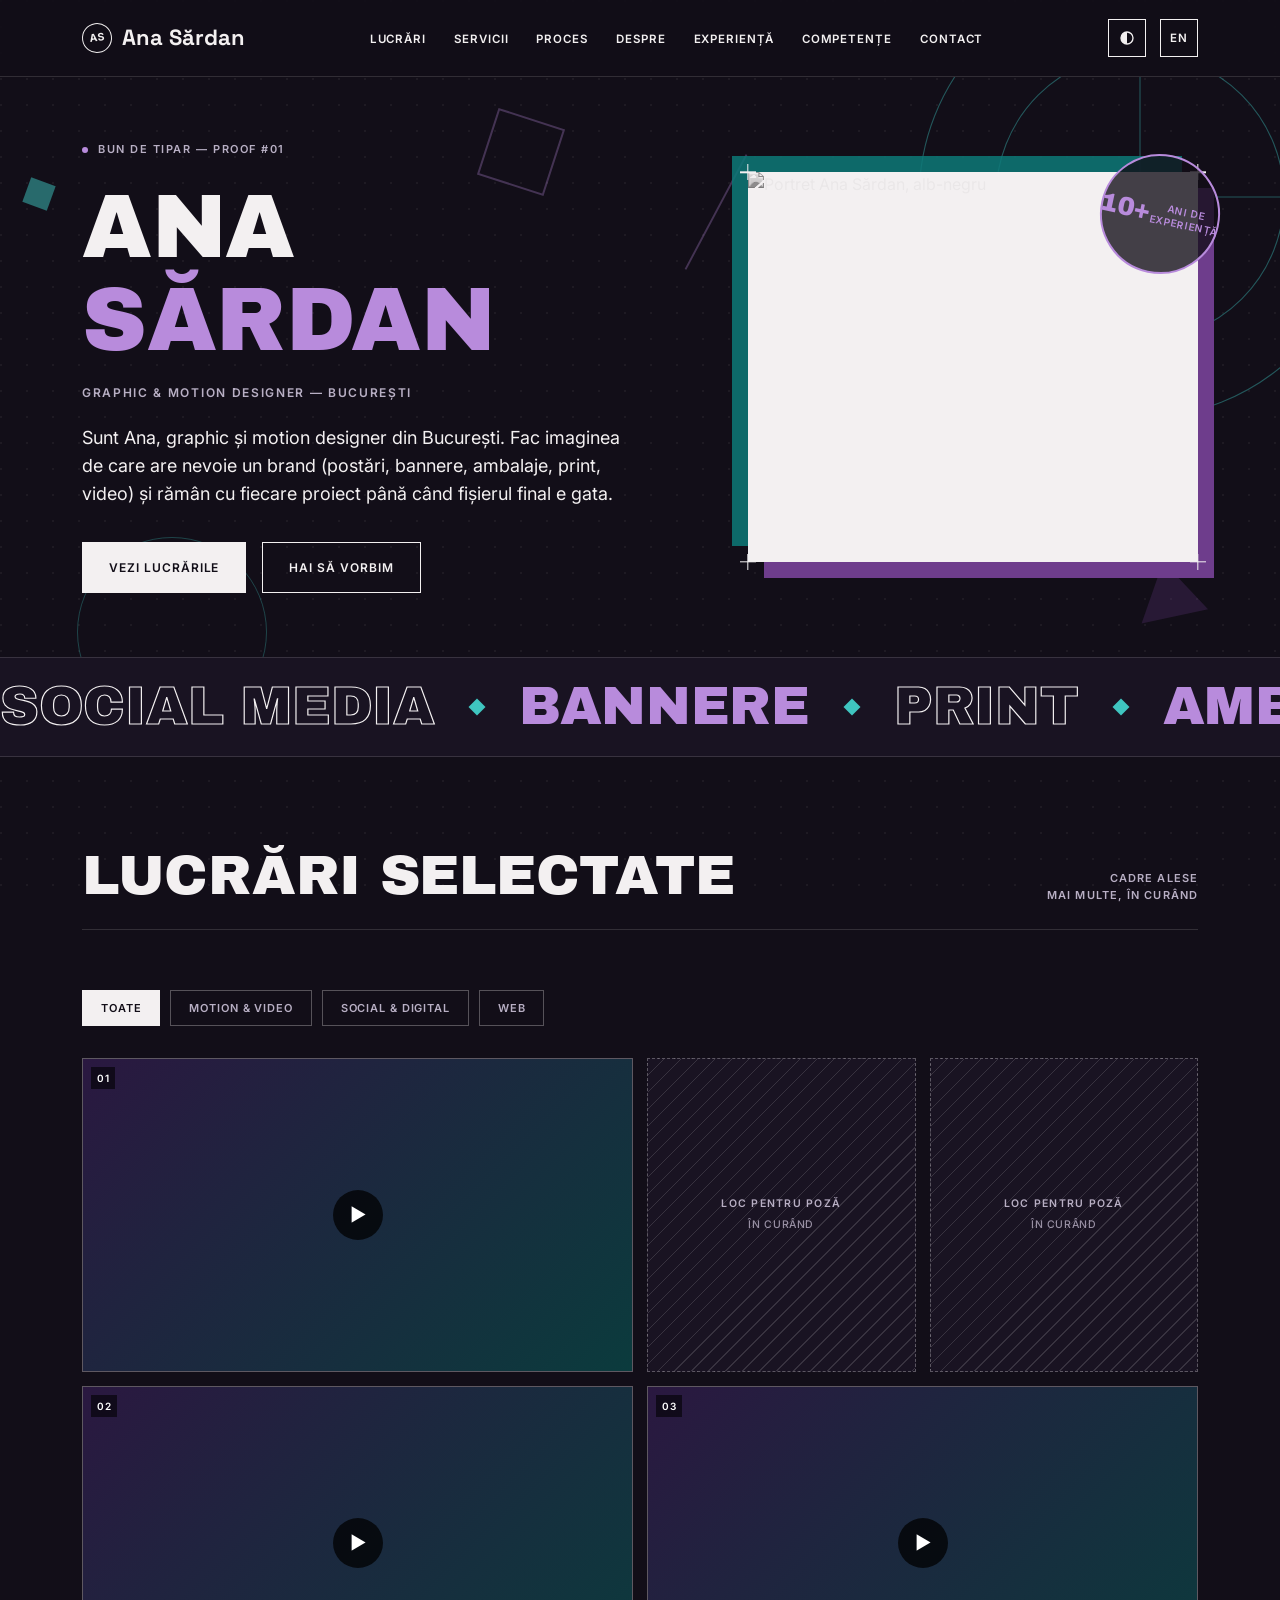
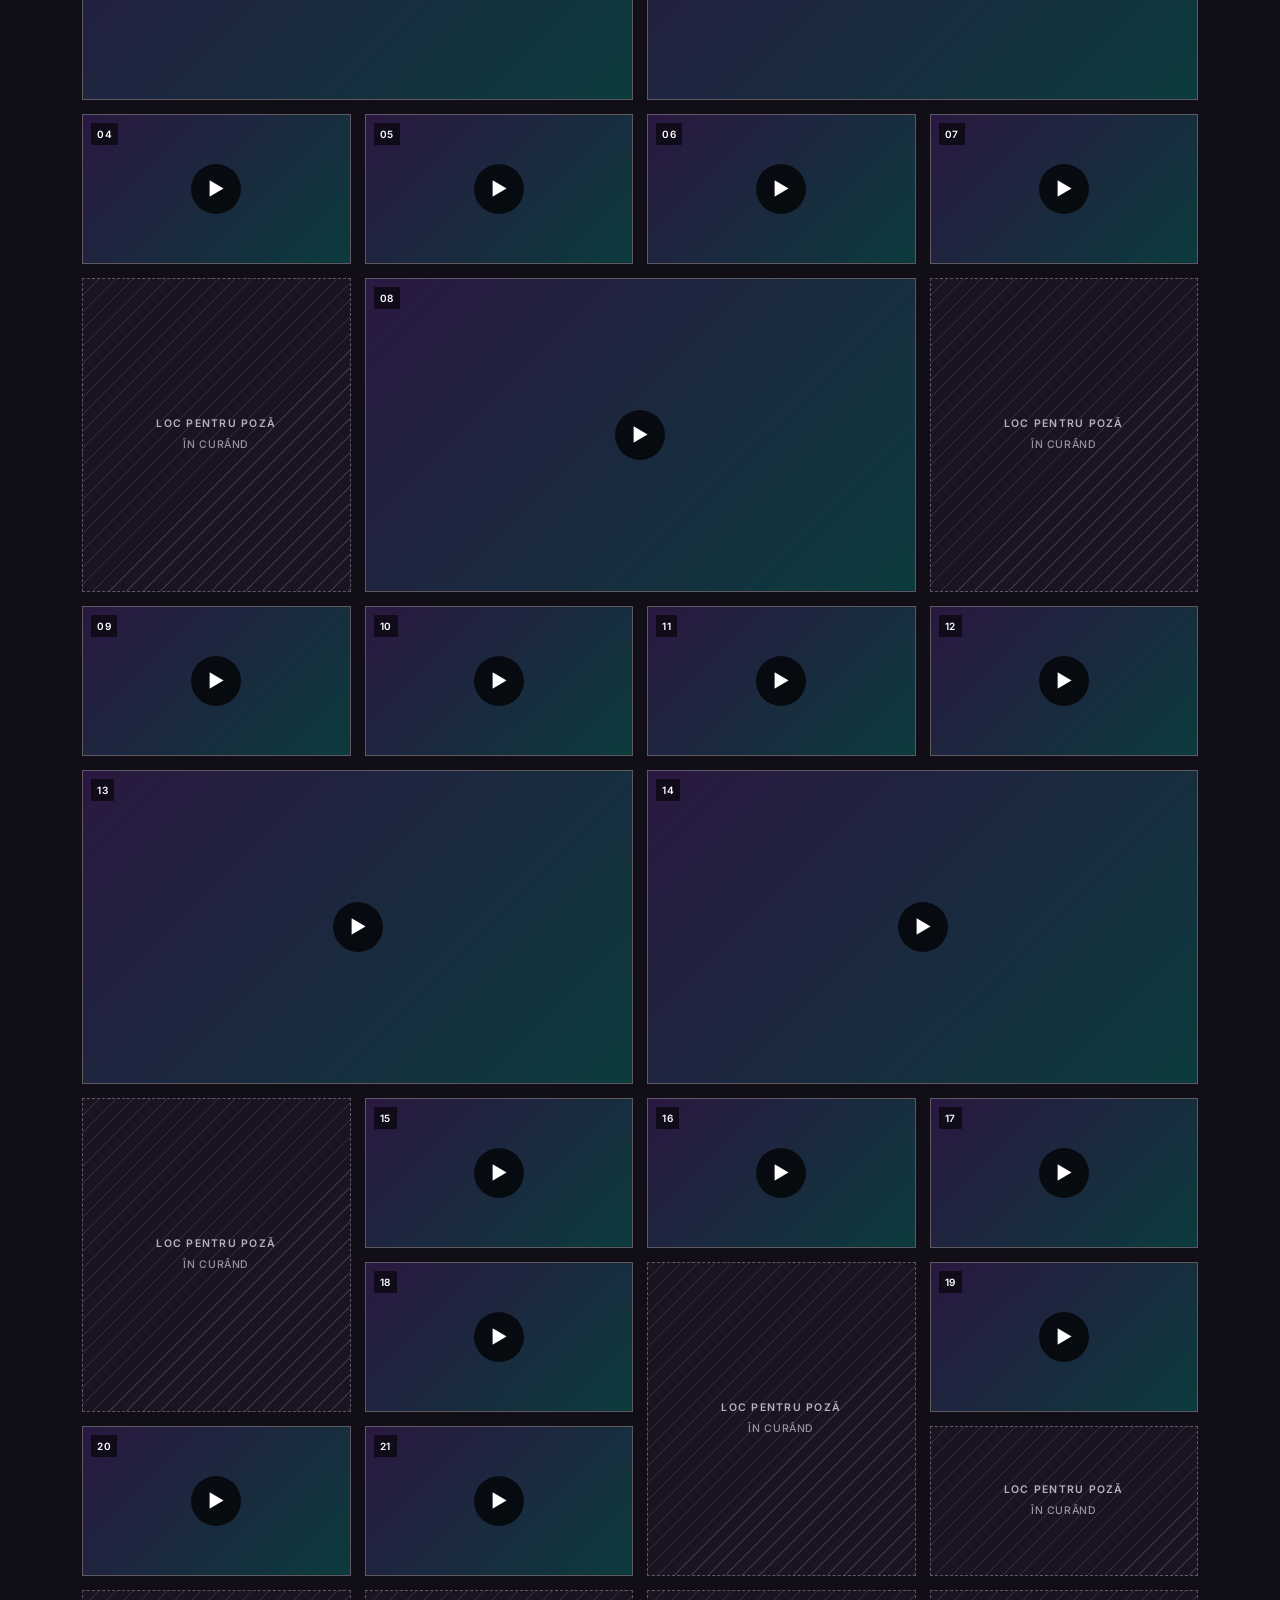
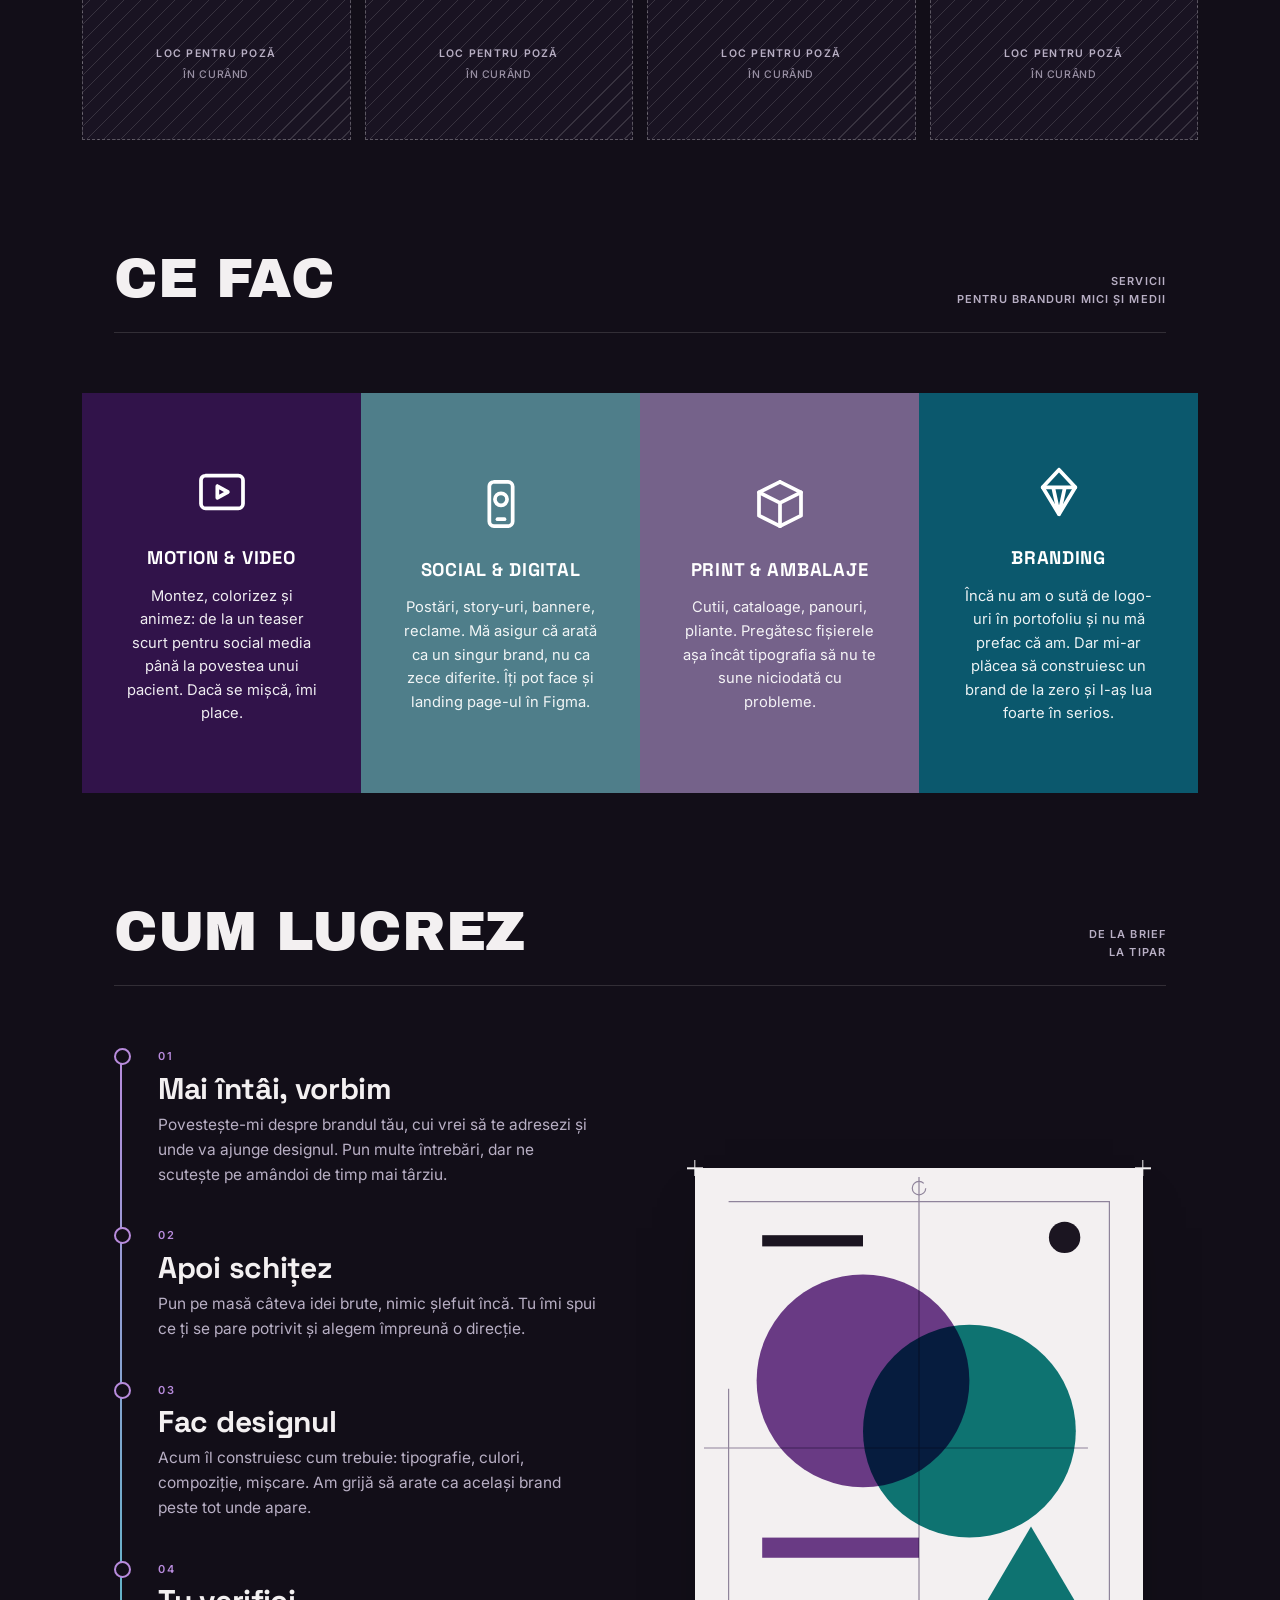
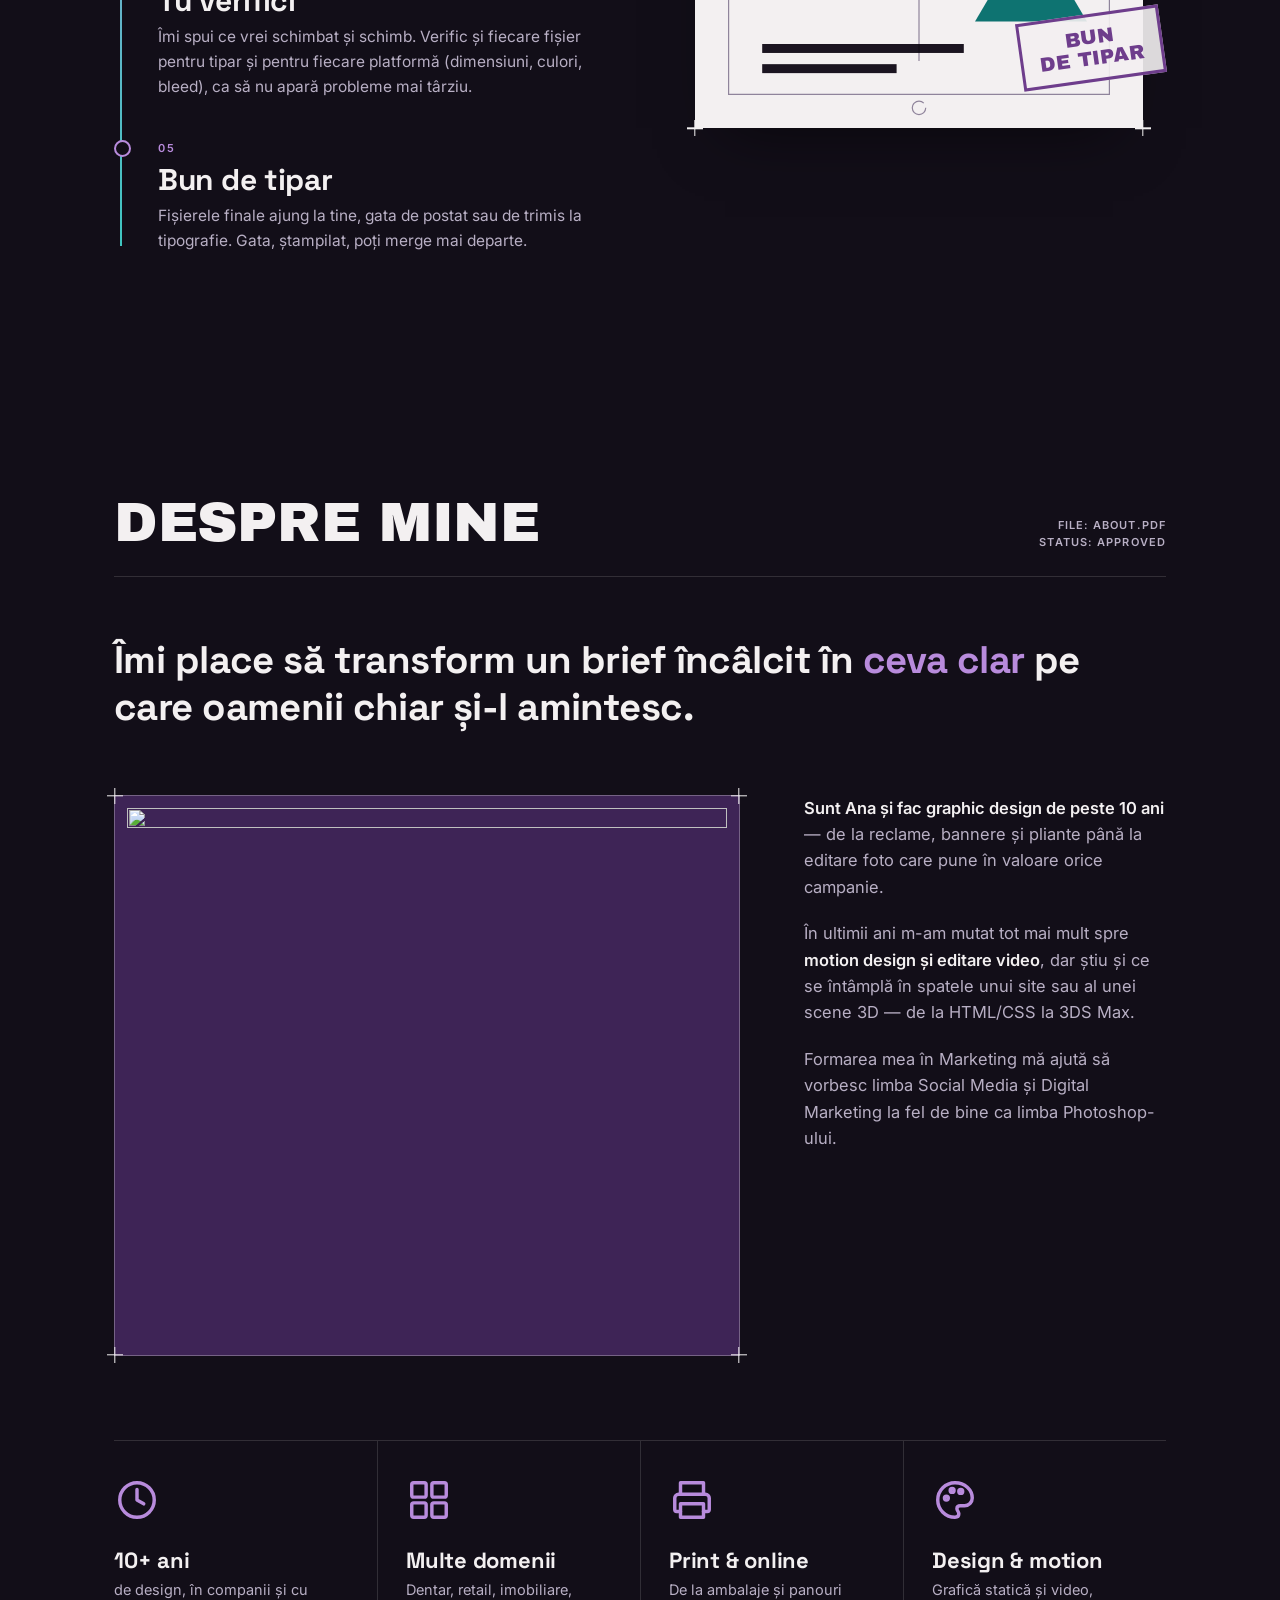
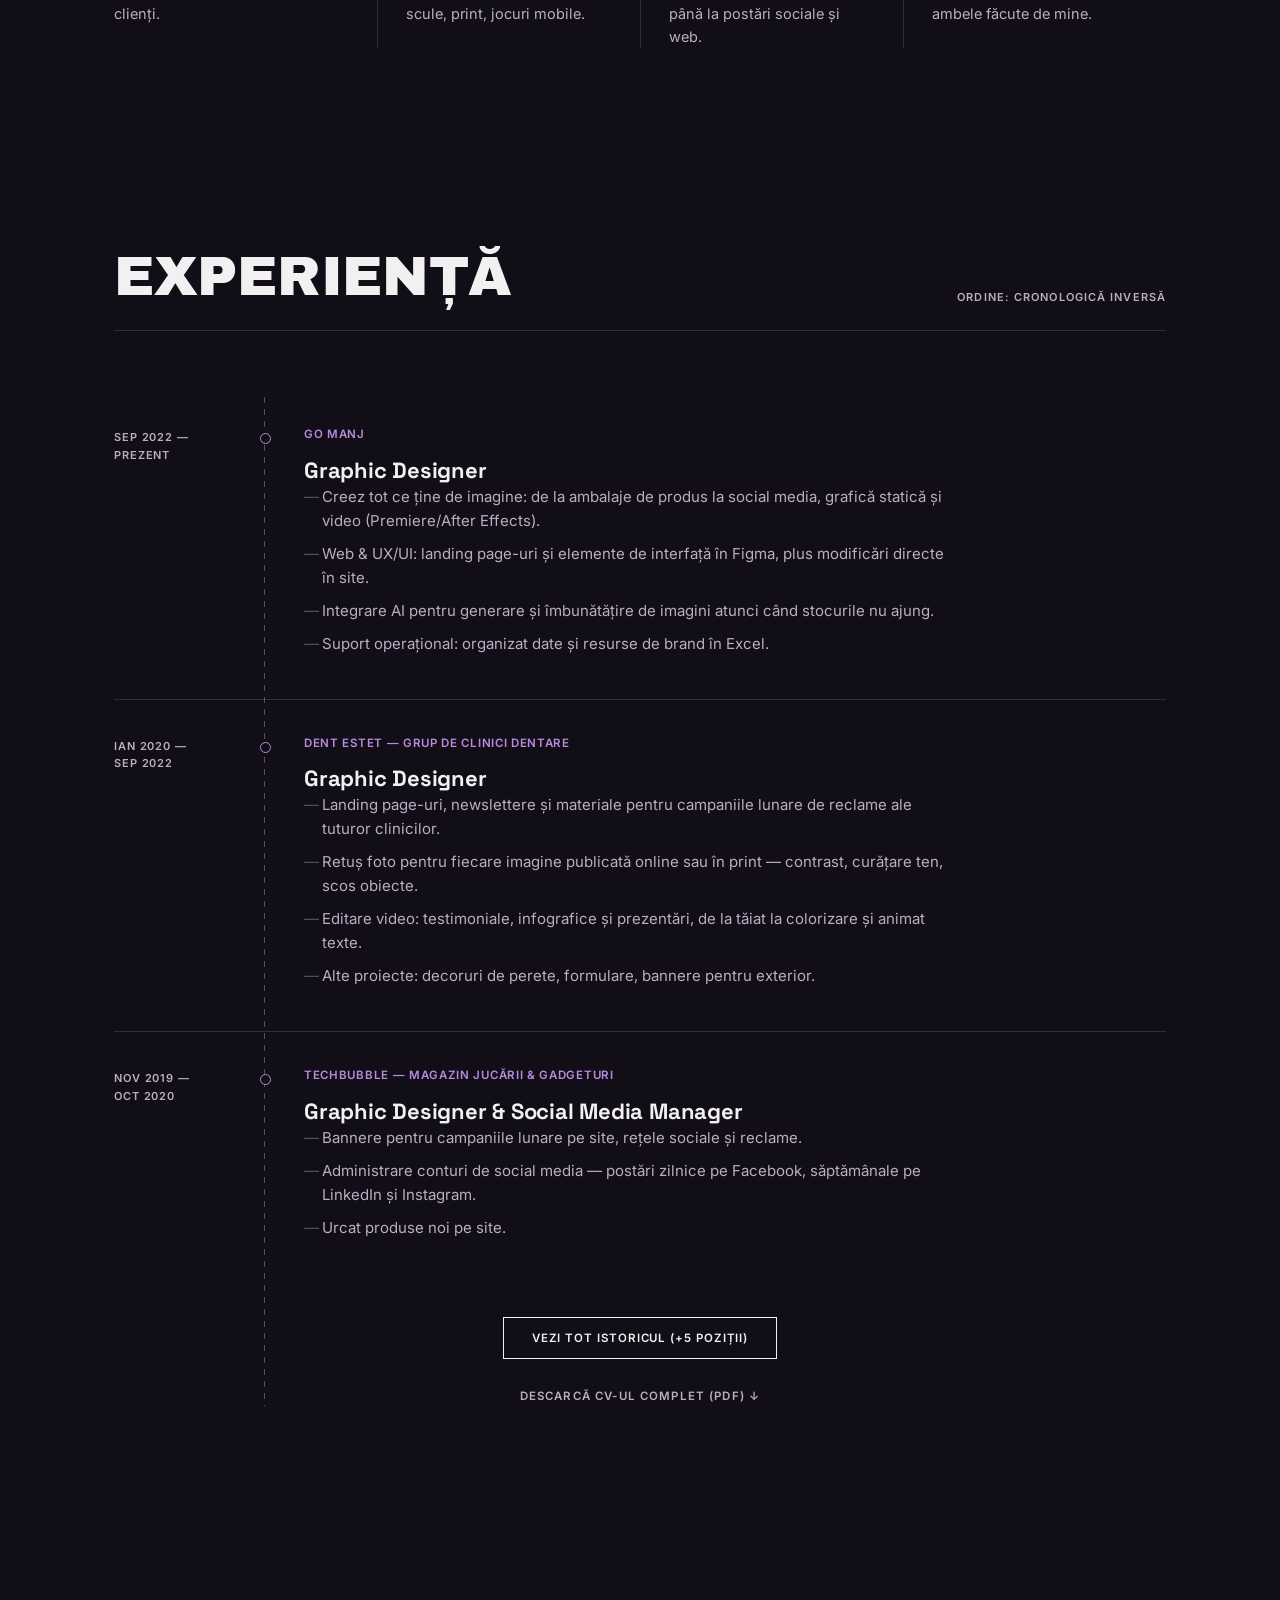
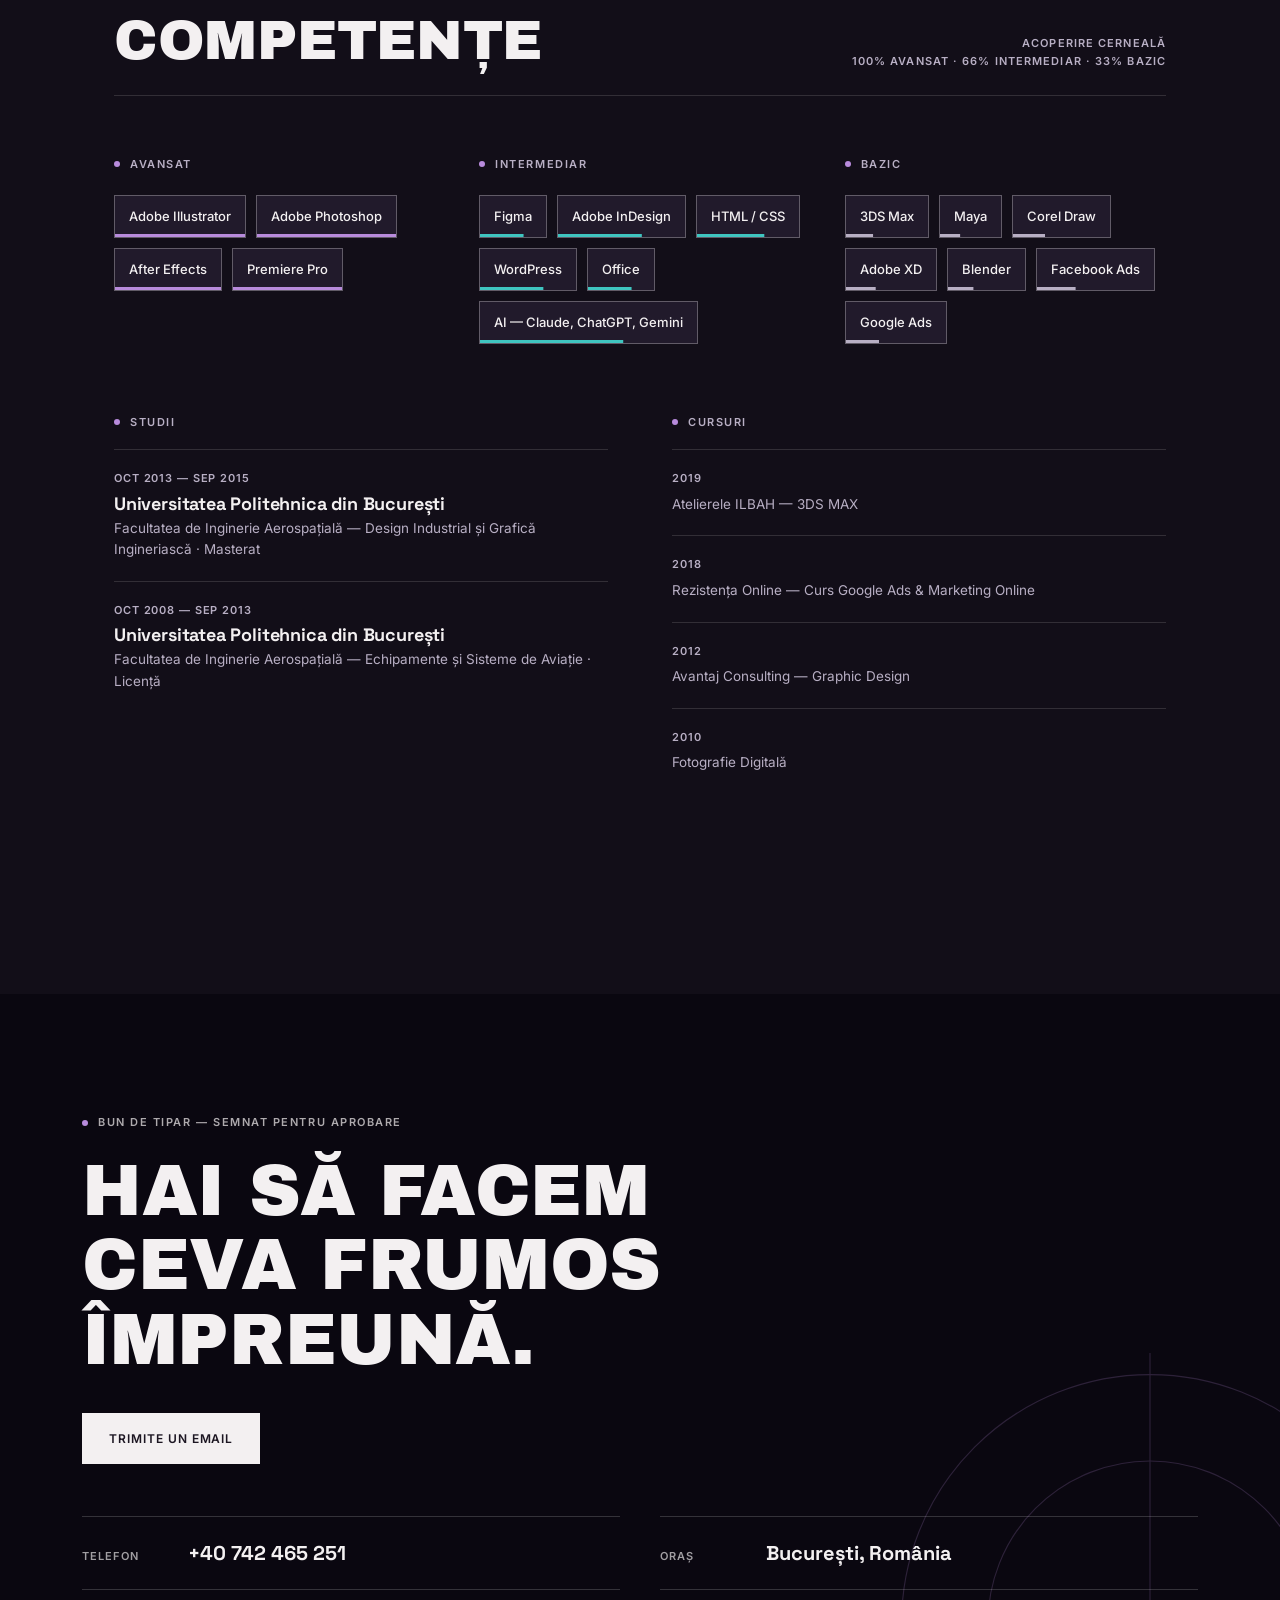
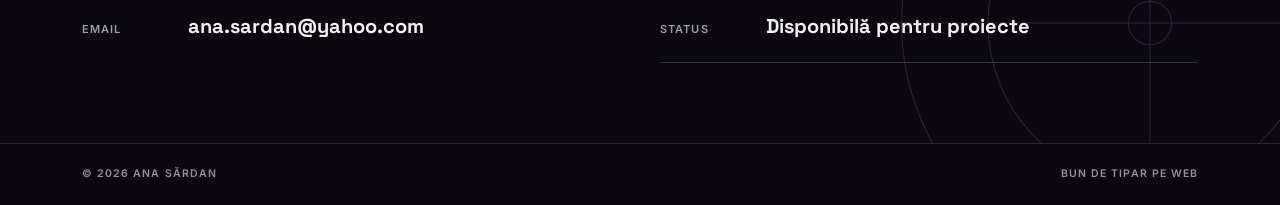
==== commit aa90b354: "Update index.html" ====
--- a/index.html
+++ b/index.html
@@ -55,7 +55,7 @@
       </ul>
     </nav>
     <div class="nav-actions">
-      <a href="CV_Ana_Sardan.pdf" download="CV_Ana_Sardan.pdf" class="cv-link" aria-label="Descarcă CV (PDF)">CV <span aria-hidden="true">↓</span></a>
+     
       <button type="button" class="theme-btn" id="themeBtn" aria-label="Treci la tema luminoasă" data-label-to-light="Treci la tema luminoasă" data-label-to-dark="Treci la tema întunecată"><svg viewBox="0 0 24 24" width="18" height="18" aria-hidden="true"><circle cx="12" cy="12" r="8" fill="none" stroke="currentColor" stroke-width="1.8"/><path d="M12 4a8 8 0 0 0 0 16z" fill="currentColor"/></svg></button>
       <a href="index-en.html" class="lang-btn" hreflang="en" lang="en" title="Switch to English" aria-label="Switch to English">EN</a>
     </div>
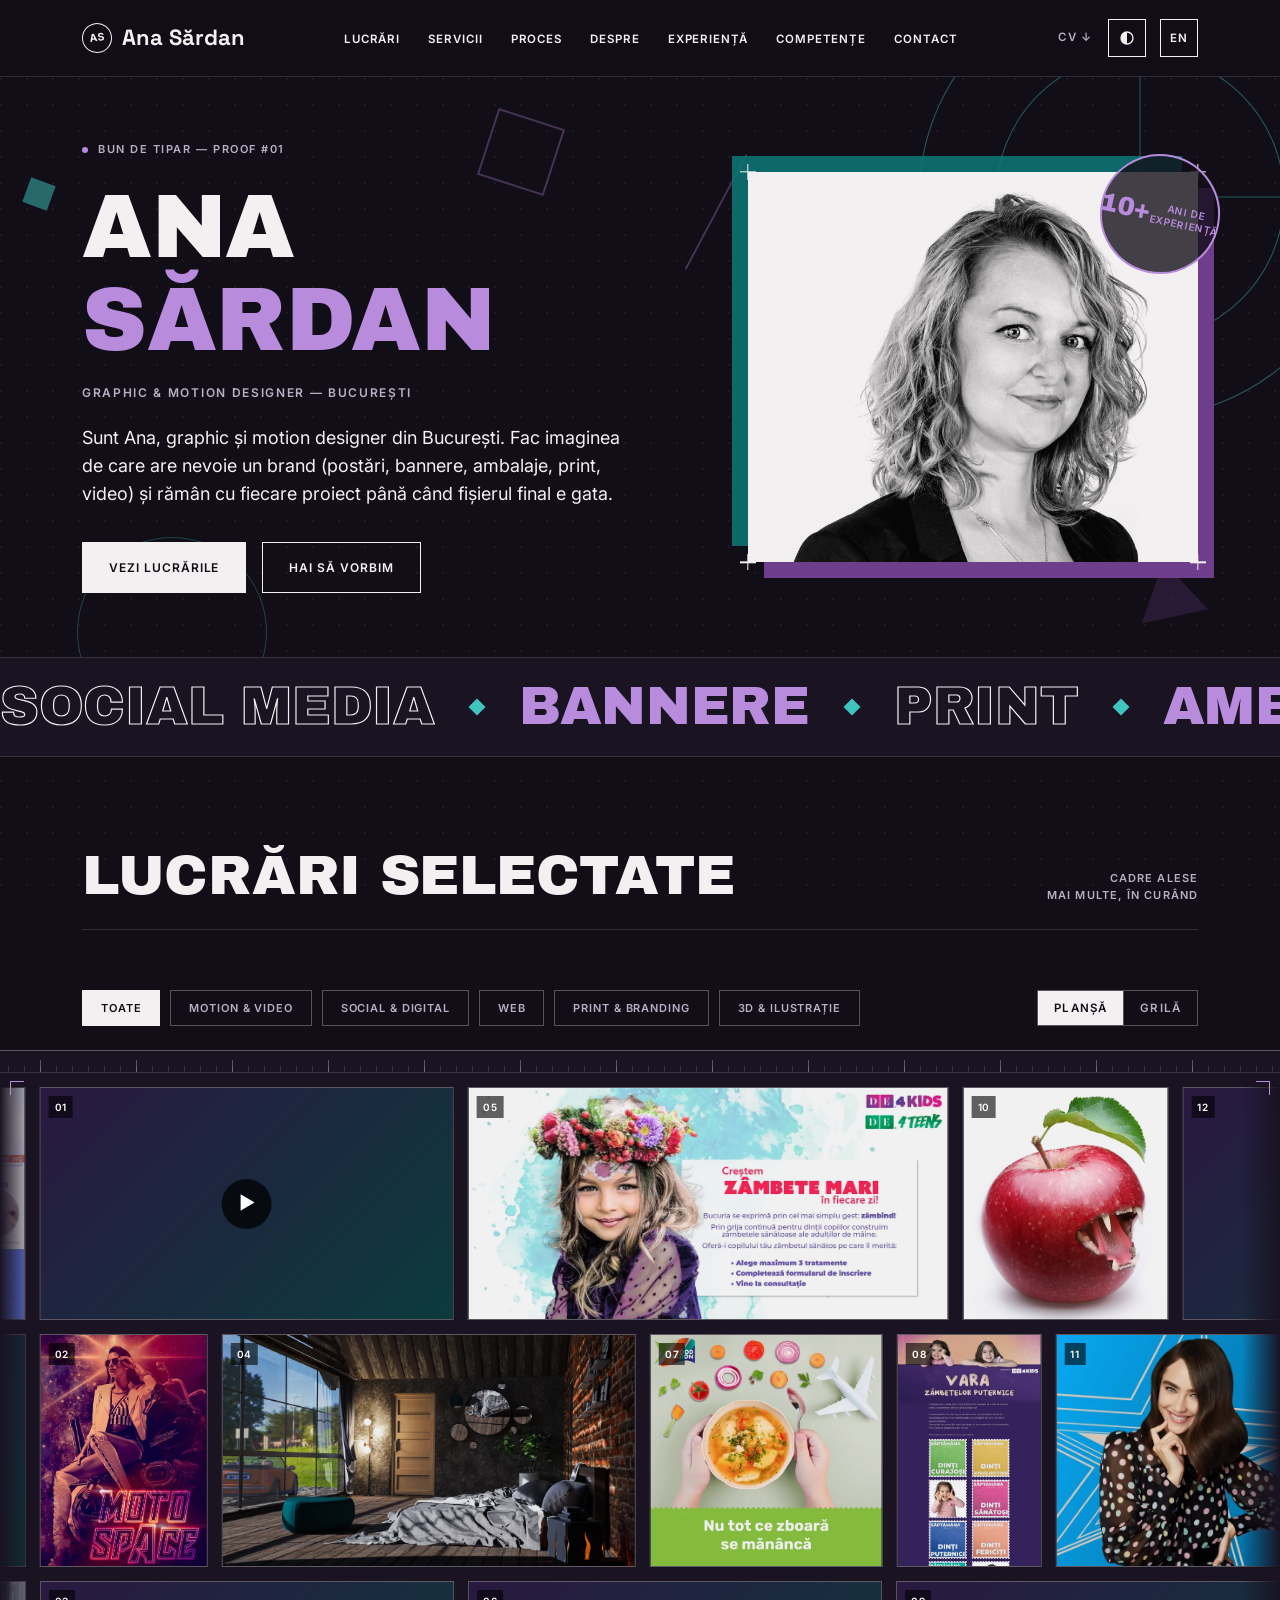
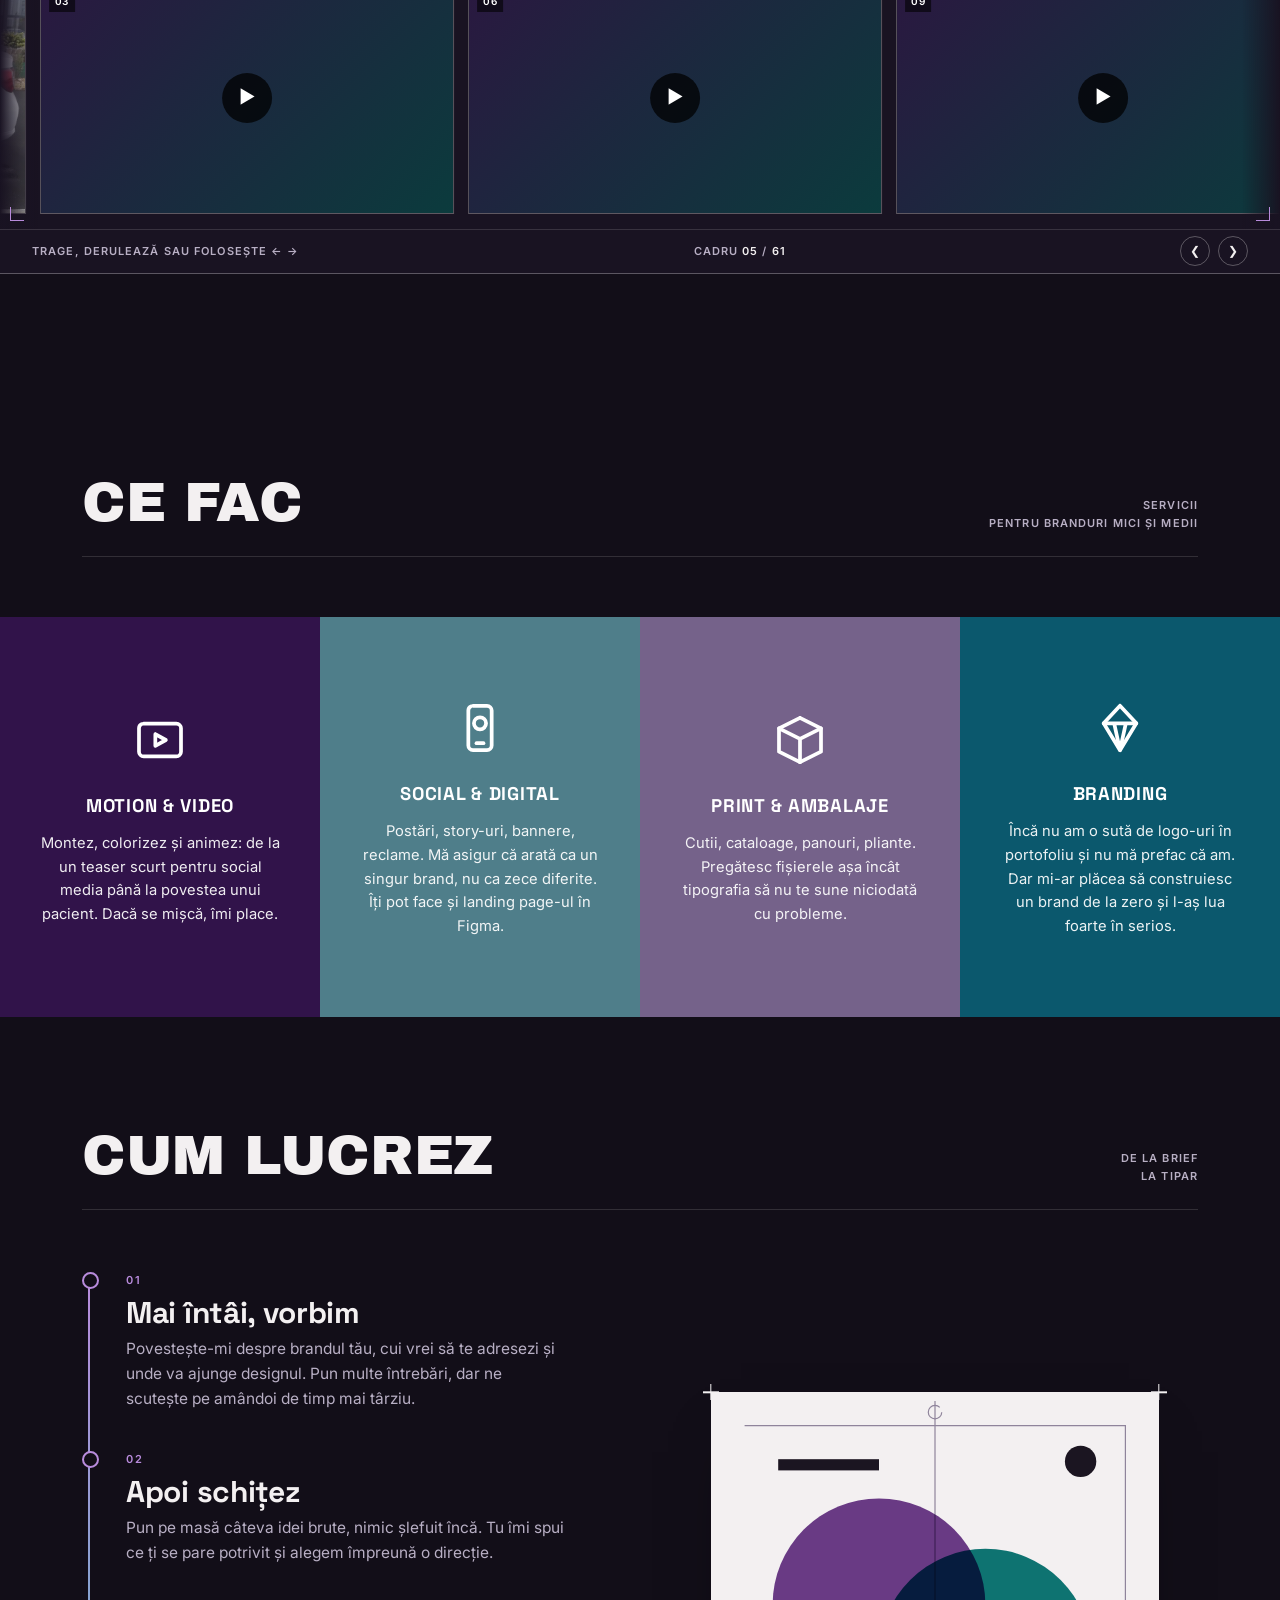
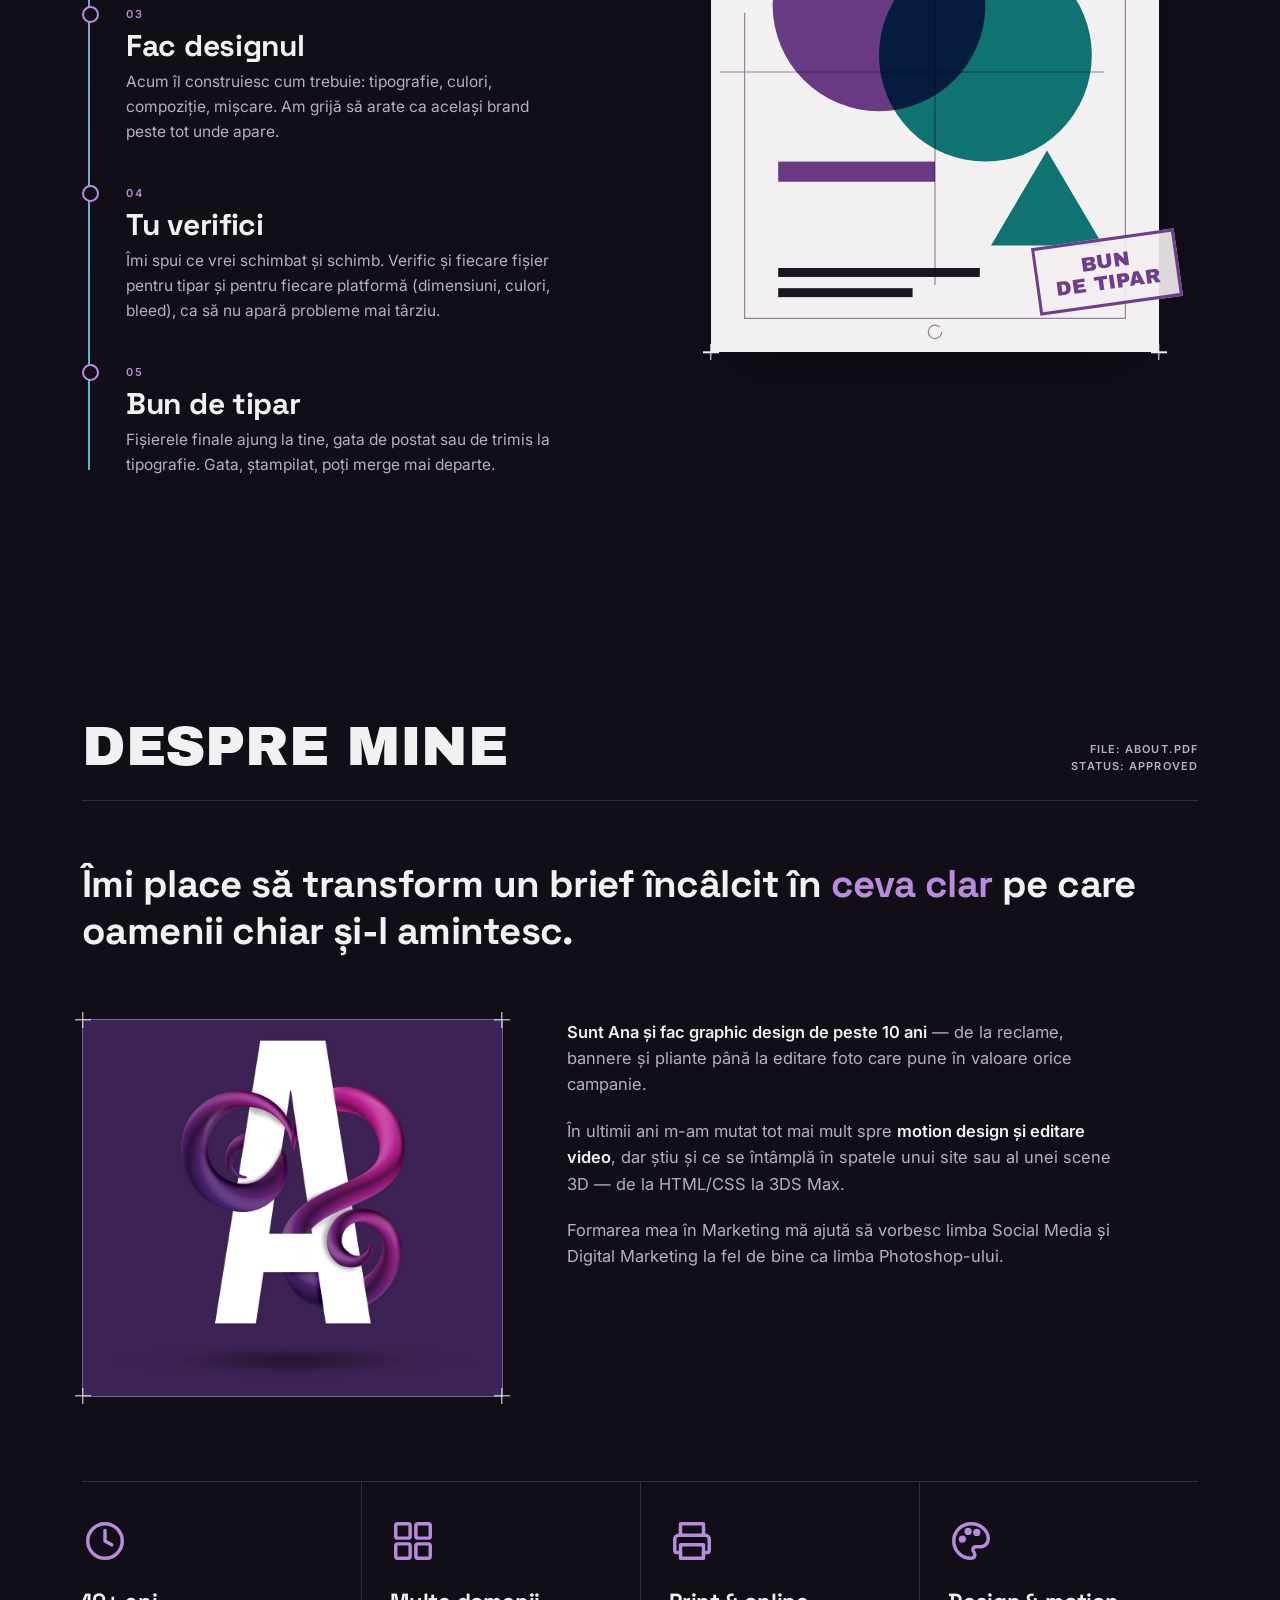
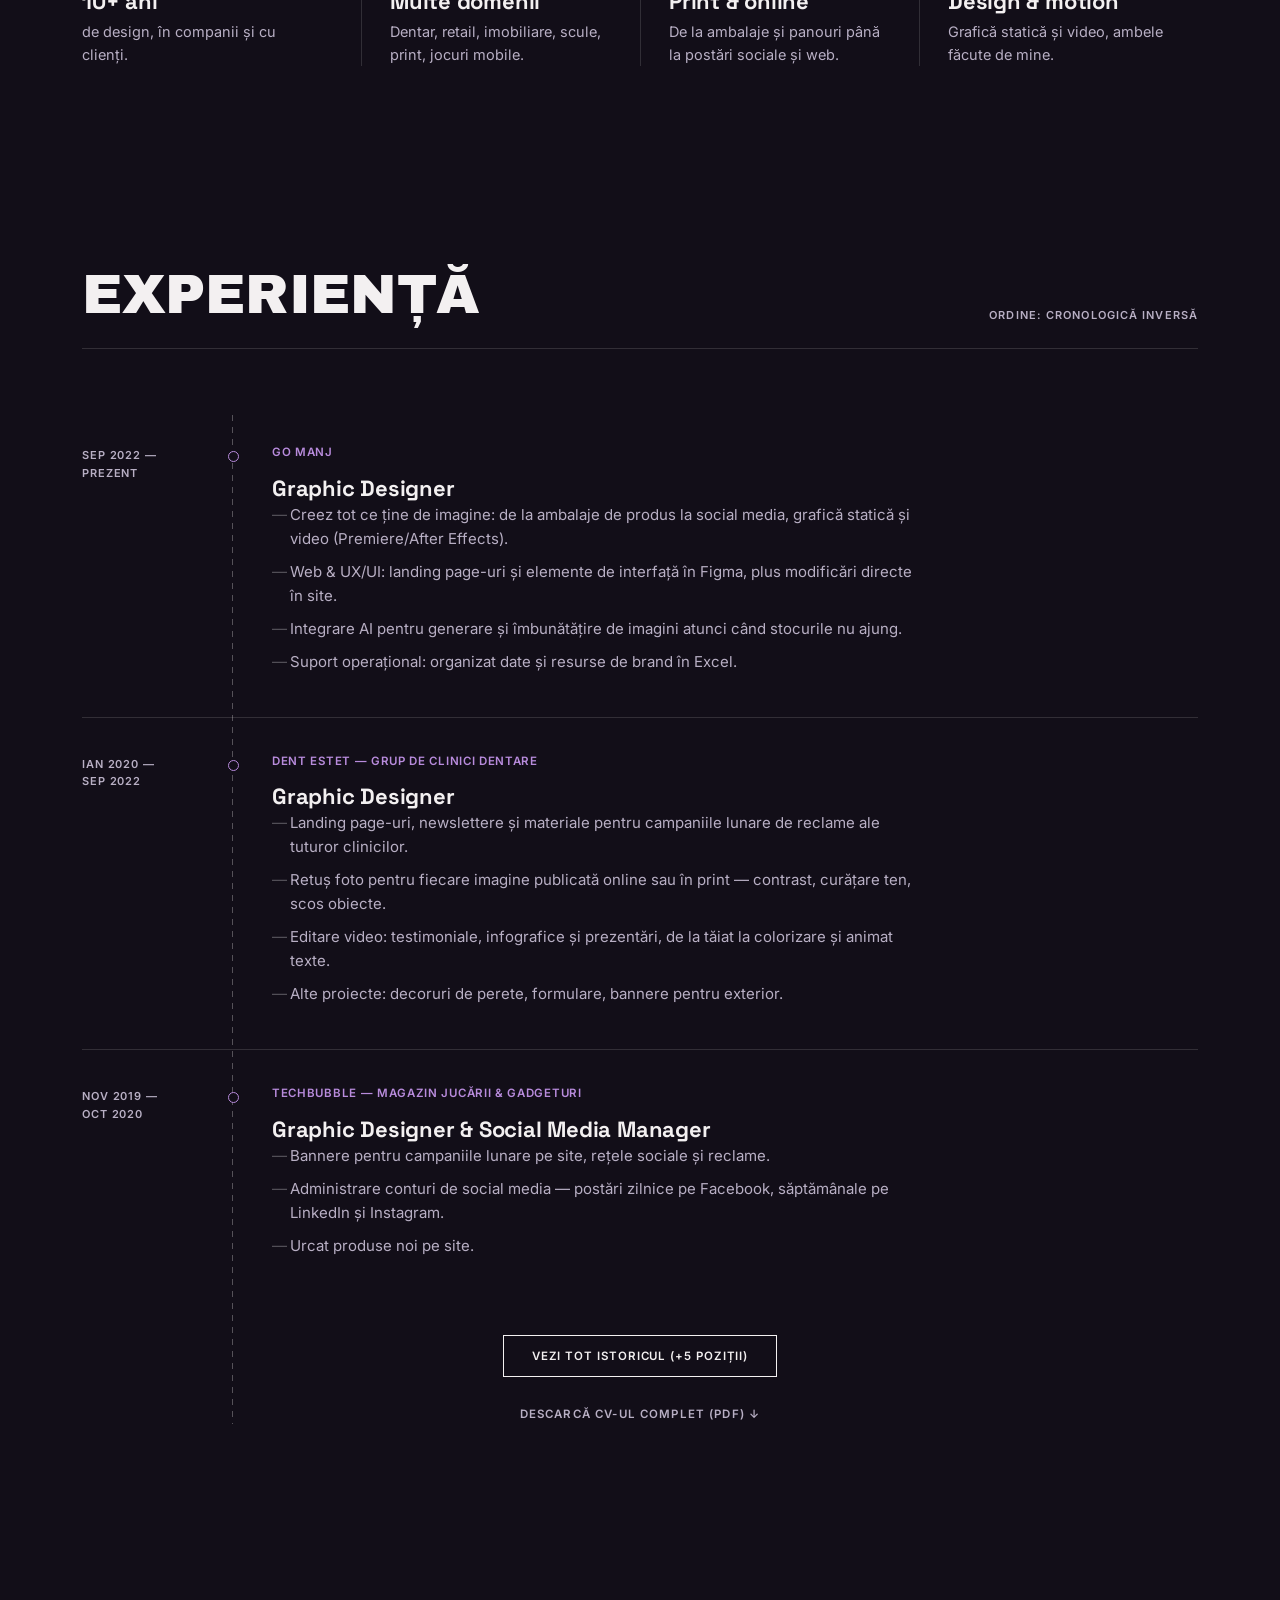
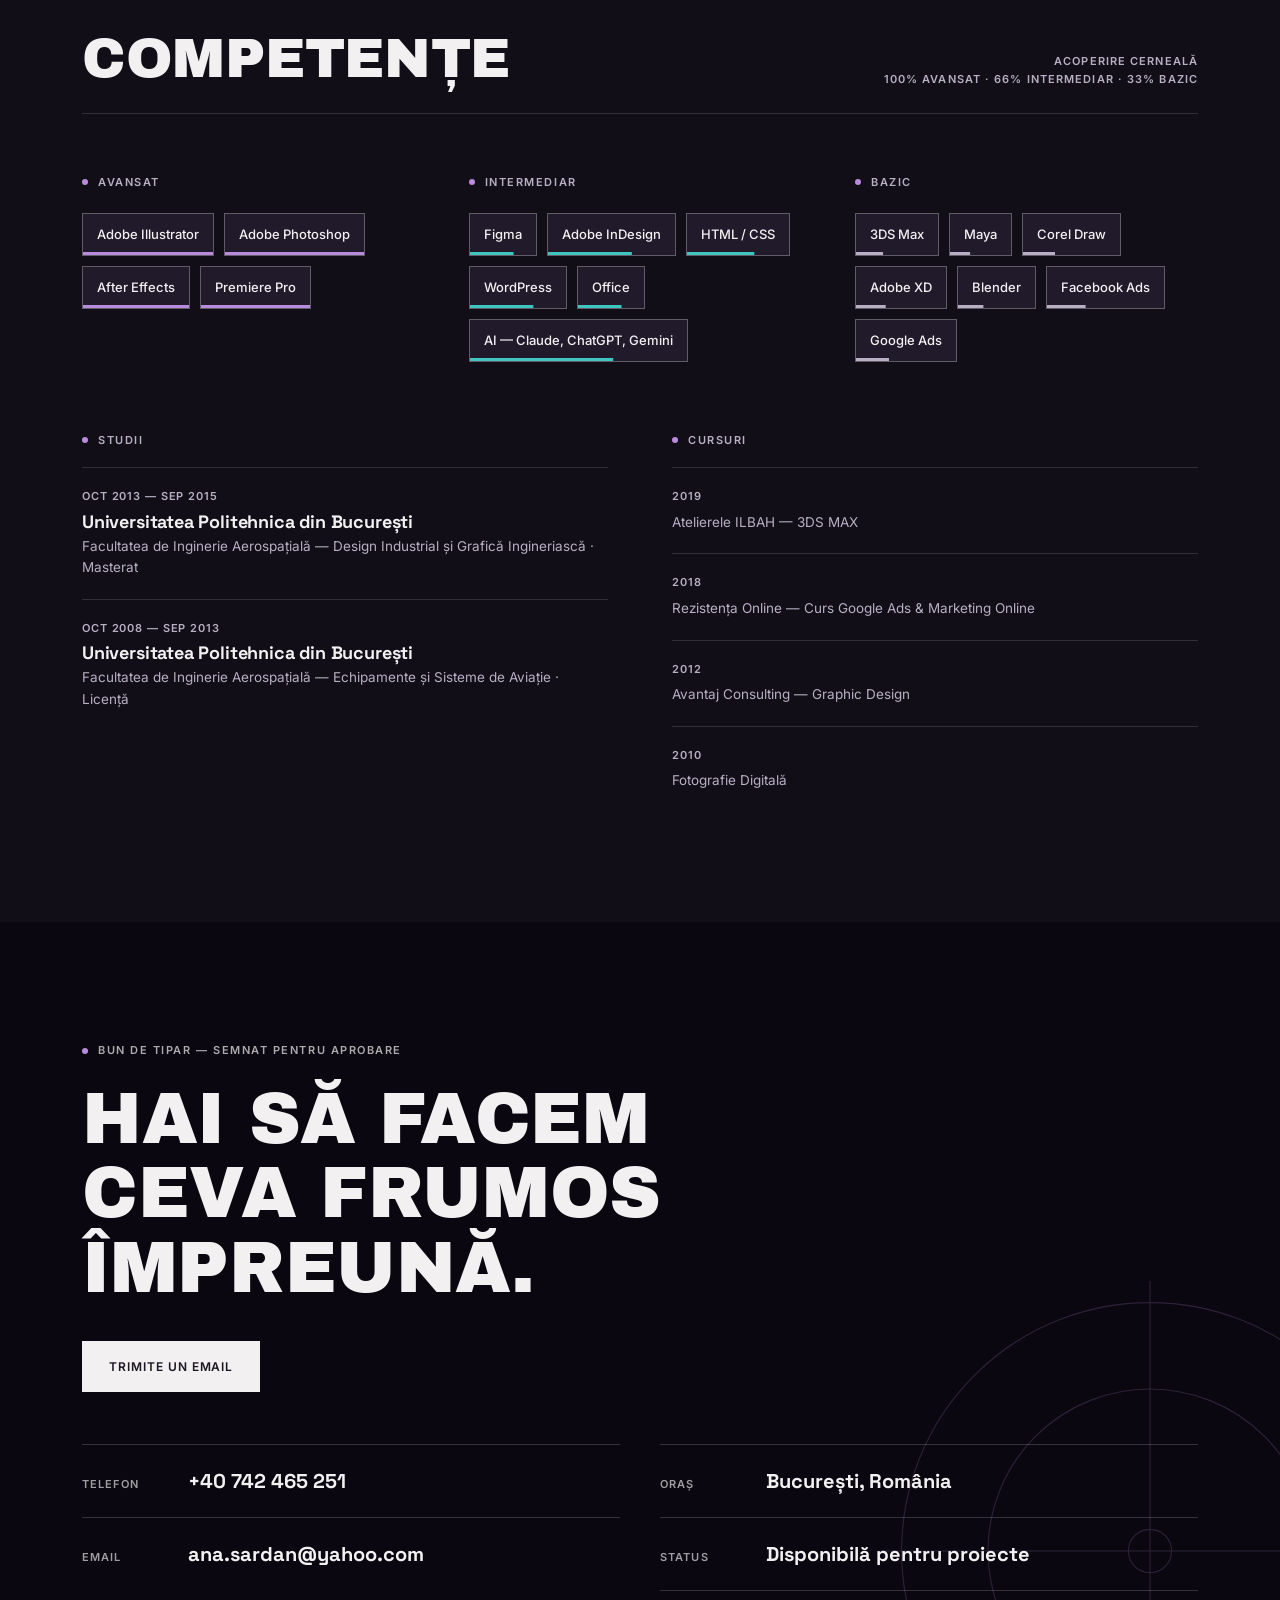
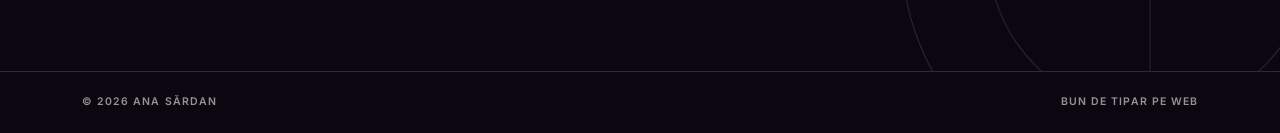
==== commit 7fe3f354: "Add files via upload" ====
--- a/index.html
+++ b/index.html
@@ -30,6 +30,9 @@
 <link rel="preconnect" href="https://fonts.googleapis.com">
 <link rel="preconnect" href="https://fonts.gstatic.com" crossorigin>
 <link href="https://fonts.googleapis.com/css2?family=Archivo+Black&family=Space+Grotesk:wght@700&family=Inter:wght@400;500;600&display=swap" rel="stylesheet">
+<link rel="icon" type="image/png" sizes="32x32" href="images/icon-32.png">
+<link rel="icon" type="image/png" sizes="192x192" href="images/icon-192.png">
+<link rel="apple-touch-icon" href="images/apple-touch-icon.png">
 <link rel="stylesheet" href="style.css">
 <!-- GSAP + ScrollTrigger (animații la scroll). Dacă nu se încarcă, pagina rămâne complet funcțională, fără animații. -->
 <script src="https://cdn.jsdelivr.net/npm/gsap@3.12.5/dist/gsap.min.js" defer></script>
@@ -55,7 +58,7 @@
       </ul>
     </nav>
     <div class="nav-actions">
-     
+      <a href="CV_Ana_Sardan.pdf" download="CV_Ana_Sardan.pdf" class="cv-link" aria-label="Descarcă CV (PDF)">CV <span aria-hidden="true">↓</span></a>
       <button type="button" class="theme-btn" id="themeBtn" aria-label="Treci la tema luminoasă" data-label-to-light="Treci la tema luminoasă" data-label-to-dark="Treci la tema întunecată"><svg viewBox="0 0 24 24" width="18" height="18" aria-hidden="true"><circle cx="12" cy="12" r="8" fill="none" stroke="currentColor" stroke-width="1.8"/><path d="M12 4a8 8 0 0 0 0 16z" fill="currentColor"/></svg></button>
       <a href="index-en.html" class="lang-btn" hreflang="en" lang="en" title="Switch to English" aria-label="Switch to English">EN</a>
     </div>
@@ -88,7 +91,7 @@
         <span class="plate p2" aria-hidden="true"></span>
         <span class="cm tl"></span><span class="cm tr"></span><span class="cm bl"></span><span class="cm br"></span>
         <div class="portrait-img">
-          <img src="https://static.wixstatic.com/media/5b3887_ad8aed6699ea4745b8bc904494f06dc1~mv2.png/v1/crop/x_0,y_22,w_787,h_682/fill/w_539,h_466,al_c,q_85,usm_0.66_1.00_0.01,enc_avif,quality_auto/portret%20alb%20negru.png" width="539" height="466" fetchpriority="high" alt="Portret Ana Sărdan, alb-negru">
+          <img src="images/portrait.webp" width="787" height="682" fetchpriority="high" alt="Portret Ana Sărdan, alb-negru">
         </div>
         <div class="stamp"><span class="big">10+</span><span>ani de<br>experiență</span></div>
       </div>
@@ -103,29 +106,25 @@
   </div>
 
   <!-- ============ PORTOFOLIU ============ -->
-  <section id="portfolio" class="tight" aria-labelledby="port-title">
+  <section id="portfolio" class="tight port" aria-labelledby="port-title">
     <div class="wrap">
       <div class="sec-head" data-reveal><h2 id="port-title">Lucrări selectate</h2><div class="file-tag">CADRE ALESE<br>MAI MULTE, ÎN CURÂND</div></div>
-      <div class="filter-row" id="filterRow" role="group" aria-label="Filtre portofoliu" data-reveal>
+      <div class="port-controls" data-reveal>
+        <div class="filter-row" id="filterRow" role="group" aria-label="Filtre portofoliu">
         <button type="button" class="filter-btn active" data-filter="all" aria-pressed="true">Toate</button>
         <button type="button" class="filter-btn" data-filter="animation" aria-pressed="false">Motion &amp; Video</button>
         <button type="button" class="filter-btn" data-filter="digital" aria-pressed="false">Social &amp; Digital</button>
         <button type="button" class="filter-btn" data-filter="web" aria-pressed="false">Web</button>
         <button type="button" class="filter-btn" data-filter="print" aria-pressed="false">Print &amp; Branding</button>
-      </div>
-      <!--
-        LOCURI PENTRU POZE: casetele punctate „is-placeholder" sunt rezervate pentru pozele tale.
-        Ca să folosești una, înlocuiește tot <div class="sheet-item is-placeholder ..."> cu blocul de mai jos
-        (păstrează g-tall pentru poză portret, g-wide pentru peisaj 2:1, sau nicio clasă pentru una mică;
-        data-cat = print | digital | web):
-
-        <button type="button" class="sheet-item g-tall" data-cat="print" data-type="image" aria-label="Deschide: Titlu">
-          <span class="frame-no"></span>
-          <span class="media"><img src="images/poza-ta.jpg" loading="lazy" alt="Descriere scurtă"></span>
-          <span class="cap">Titlu</span>
-        </button>
-      -->
-<script>
+        <button type="button" class="filter-btn" data-filter="art" aria-pressed="false">3D &amp; Ilustrație</button>
+        </div>
+        <div class="view-toggle" id="viewToggle" role="group" aria-label="Mod de afișare" hidden>
+          <button type="button" data-view="board" aria-pressed="true">Planșă</button>
+          <button type="button" data-view="grid" aria-pressed="false">Grilă</button>
+        </div>
+      </div>
+    </div>
+    <script>
 /* miniaturi YouTube: încearcă pe rând mai multe variante; dacă toate lipsesc, tile-ul primește clasa no-thumb */
 window.ytFb=function(img,loaded){
   if(loaded&&img.naturalWidth>120)return;
@@ -135,41 +134,88 @@
   else{img.removeAttribute('onerror');img.removeAttribute('onload');img.closest('.sheet-item').classList.add('no-thumb');}
 };
 </script>
+    <!-- Planșa orizontală ciclică: construită din #sheetGrid de script.js. Fără JS se vede grila. -->
+    <div class="board-wrap" id="boardWrap" hidden>
+      <div class="board" id="board" role="region" aria-label="Planșa cu lucrări" tabindex="-1">
+        <div class="board-ruler" aria-hidden="true"></div>
+        <div class="board-lanes" id="boardLanes"></div>
+        <span class="cm tl" aria-hidden="true"></span><span class="cm tr" aria-hidden="true"></span><span class="cm bl" aria-hidden="true"></span><span class="cm br" aria-hidden="true"></span>
+      </div>
+      <div class="board-bar">
+        <span class="board-hint">Trage, derulează sau folosește ← →</span>
+        <span class="board-count">Cadru <b id="boardCur">01</b> / <b id="boardTot">00</b></span>
+        <span class="board-nav">
+          <button type="button" id="boardPrev" aria-label="Cadrele anterioare">&#10094;</button>
+          <button type="button" id="boardNext" aria-label="Cadrele următoare">&#10095;</button>
+        </span>
+      </div>
+    </div>
+    <div class="wrap wrap-grid">
       <div class="sheet-grid" id="sheetGrid">
-<button type="button" class="sheet-item g-vid" data-cat="animation" data-type="video" data-video="FefZVPBDc_8" aria-label="Redă: O animație scurtă, făcută de la zero până la capăt"><span class="frame-no"></span><span class="media"><img src="https://i.ytimg.com/vi/FefZVPBDc_8/hq720.jpg" data-id="FefZVPBDc_8" onerror="ytFb(this)" onload="ytFb(this,true)" loading="lazy" alt="O animație scurtă, făcută de la zero până la capăt"><span class="play-icon" aria-hidden="true">▶</span></span><span class="cap">O animație scurtă, făcută de la zero până la capăt</span></button>
-<div class="sheet-item is-placeholder g-tall" aria-hidden="true"><span class="slot-label">Loc pentru poză<i>în curând</i></span></div>
-<div class="sheet-item is-placeholder g-tall" aria-hidden="true"><span class="slot-label">Loc pentru poză<i>în curând</i></span></div>
-<button type="button" class="sheet-item g-vid" data-cat="digital animation" data-type="video" data-video="-XXAz_rauj4" aria-label="Redă: Lansarea unei limonade care nu e deloc plictisitoare"><span class="frame-no"></span><span class="media"><img src="https://i.ytimg.com/vi/-XXAz_rauj4/hq720.jpg" data-id="-XXAz_rauj4" onerror="ytFb(this)" onload="ytFb(this,true)" loading="lazy" alt="Lansarea unei limonade care nu e deloc plictisitoare"><span class="play-icon" aria-hidden="true">▶</span></span><span class="cap">Lansarea unei limonade care nu e deloc plictisitoare</span></button>
-<button type="button" class="sheet-item g-vid" data-cat="animation" data-type="video" data-video="JadllvkHj0s" aria-label="Redă: Comparație de motociclete montată de mine, și da, mă vezi și pe mine în cadru"><span class="frame-no"></span><span class="media"><img src="https://i.ytimg.com/vi/JadllvkHj0s/hq720.jpg" data-id="JadllvkHj0s" onerror="ytFb(this)" onload="ytFb(this,true)" loading="lazy" alt="Comparație de motociclete montată de mine, și da, mă vezi și pe mine în cadru"><span class="play-icon" aria-hidden="true">▶</span></span><span class="cap">Comparație de motociclete montată de mine, și da, mă vezi și pe mine în cadru</span></button>
-<button type="button" class="sheet-item" data-cat="digital animation" data-type="video" data-video="gpKnEZCfmug" aria-label="Redă: Prima vizită la dentist, făcută prietenoasă"><span class="frame-no"></span><span class="media"><img src="https://i.ytimg.com/vi/gpKnEZCfmug/hq720.jpg" data-id="gpKnEZCfmug" onerror="ytFb(this)" onload="ytFb(this,true)" loading="lazy" alt="Prima vizită la dentist, făcută prietenoasă"><span class="play-icon" aria-hidden="true">▶</span></span><span class="cap">Prima vizită la dentist, făcută prietenoasă</span></button>
-<button type="button" class="sheet-item" data-cat="animation" data-type="video" data-video="OA36bQXrwVA" aria-label="Redă: Sănătatea orală, explicată în mișcare"><span class="frame-no"></span><span class="media"><img src="https://i.ytimg.com/vi/OA36bQXrwVA/hq720.jpg" data-id="OA36bQXrwVA" onerror="ytFb(this)" onload="ytFb(this,true)" loading="lazy" alt="Sănătatea orală, explicată în mișcare"><span class="play-icon" aria-hidden="true">▶</span></span><span class="cap">Sănătatea orală, explicată în mișcare</span></button>
-<button type="button" class="sheet-item" data-cat="digital animation" data-type="video" data-video="CLO45lmSvb8" aria-label="Redă: Trei ingrediente, un singur baton"><span class="frame-no"></span><span class="media"><img src="https://i.ytimg.com/vi/CLO45lmSvb8/hq720.jpg" data-id="CLO45lmSvb8" onerror="ytFb(this)" onload="ytFb(this,true)" loading="lazy" alt="Trei ingrediente, un singur baton"><span class="play-icon" aria-hidden="true">▶</span></span><span class="cap">Trei ingrediente, un singur baton</span></button>
-<button type="button" class="sheet-item" data-cat="digital animation" data-type="video" data-video="1tm3DVcGaJk" aria-label="Redă: Pachetul de implant dentar, explicat simplu"><span class="frame-no"></span><span class="media"><img src="https://i.ytimg.com/vi/1tm3DVcGaJk/hq720.jpg" data-id="1tm3DVcGaJk" onerror="ytFb(this)" onload="ytFb(this,true)" loading="lazy" alt="Pachetul de implant dentar, explicat simplu"><span class="play-icon" aria-hidden="true">▶</span></span><span class="cap">Pachetul de implant dentar, explicat simplu</span></button>
-<div class="sheet-item is-placeholder g-tall" aria-hidden="true"><span class="slot-label">Loc pentru poză<i>în curând</i></span></div>
-<button type="button" class="sheet-item g-vid is-contain" data-cat="web animation" data-type="video" data-video="KjQ0SqvRe2Q" data-ratio="4/3" aria-label="Redă: Site-ul pe care l-am refăcut și cum funcționează"><span class="frame-no"></span><span class="media"><img src="https://i.ytimg.com/vi/KjQ0SqvRe2Q/hq720.jpg" data-id="KjQ0SqvRe2Q" onerror="ytFb(this)" onload="ytFb(this,true)" loading="lazy" alt="Site-ul pe care l-am refăcut și cum funcționează"><span class="play-icon" aria-hidden="true">▶</span></span><span class="cap">Site-ul pe care l-am refăcut și cum funcționează</span></button>
-<div class="sheet-item is-placeholder g-tall" aria-hidden="true"><span class="slot-label">Loc pentru poză<i>în curând</i></span></div>
-<button type="button" class="sheet-item" data-cat="digital animation" data-type="video" data-video="KLgoRpugdko" aria-label="Redă: O privire de aproape asupra unui implant dentar"><span class="frame-no"></span><span class="media"><img src="https://i.ytimg.com/vi/KLgoRpugdko/hq720.jpg" data-id="KLgoRpugdko" onerror="ytFb(this)" onload="ytFb(this,true)" loading="lazy" alt="O privire de aproape asupra unui implant dentar"><span class="play-icon" aria-hidden="true">▶</span></span><span class="cap">O privire de aproape asupra unui implant dentar</span></button>
-<button type="button" class="sheet-item" data-cat="digital animation" data-type="video" data-video="ibMfGz2jm8o" aria-label="Redă: Siguranța înainte de toate: cum are grijă o clinică de tine"><span class="frame-no"></span><span class="media"><img src="https://i.ytimg.com/vi/ibMfGz2jm8o/hq720.jpg" data-id="ibMfGz2jm8o" onerror="ytFb(this)" onload="ytFb(this,true)" loading="lazy" alt="Siguranța înainte de toate: cum are grijă o clinică de tine"><span class="play-icon" aria-hidden="true">▶</span></span><span class="cap">Siguranța înainte de toate: cum are grijă o clinică de tine</span></button>
-<button type="button" class="sheet-item" data-cat="digital animation" data-type="video" data-video="oz9U1aZwW8Y" aria-label="Redă: Un smoothie în ediție limitată, cu trailer propriu"><span class="frame-no"></span><span class="media"><img src="https://i.ytimg.com/vi/oz9U1aZwW8Y/hq720.jpg" data-id="oz9U1aZwW8Y" onerror="ytFb(this)" onload="ytFb(this,true)" loading="lazy" alt="Un smoothie în ediție limitată, cu trailer propriu"><span class="play-icon" aria-hidden="true">▶</span></span><span class="cap">Un smoothie în ediție limitată, cu trailer propriu</span></button>
-<button type="button" class="sheet-item" data-cat="digital animation" data-type="video" data-video="5ZFHDYZYFEI" aria-label="Redă: Tot ce iubești la masa de Crăciun"><span class="frame-no"></span><span class="media"><img src="https://i.ytimg.com/vi/5ZFHDYZYFEI/hq720.jpg" data-id="5ZFHDYZYFEI" onerror="ytFb(this)" onload="ytFb(this,true)" loading="lazy" alt="Tot ce iubești la masa de Crăciun"><span class="play-icon" aria-hidden="true">▶</span></span><span class="cap">Tot ce iubești la masa de Crăciun</span></button>
-<button type="button" class="sheet-item g-vid" data-cat="animation" data-type="video" data-video="7RXwq43-vVw" aria-label="Redă: Povestea unei paciente, spusă de ea"><span class="frame-no"></span><span class="media"><img src="https://i.ytimg.com/vi/7RXwq43-vVw/hq720.jpg" data-id="7RXwq43-vVw" onerror="ytFb(this)" onload="ytFb(this,true)" loading="lazy" alt="Povestea unei paciente, spusă de ea"><span class="play-icon" aria-hidden="true">▶</span></span><span class="cap">Povestea unei paciente, spusă de ea</span></button>
-<button type="button" class="sheet-item g-vid" data-cat="digital animation" data-type="video" data-video="gqQ-pcKSOtU" aria-label="Redă: Cincisprezece ani de amintiri într-un singur clip"><span class="frame-no"></span><span class="media"><img src="https://i.ytimg.com/vi/gqQ-pcKSOtU/hq720.jpg" data-id="gqQ-pcKSOtU" onerror="ytFb(this)" onload="ytFb(this,true)" loading="lazy" alt="Cincisprezece ani de amintiri într-un singur clip"><span class="play-icon" aria-hidden="true">▶</span></span><span class="cap">Cincisprezece ani de amintiri într-un singur clip</span></button>
-<div class="sheet-item is-placeholder g-tall" aria-hidden="true"><span class="slot-label">Loc pentru poză<i>în curând</i></span></div>
-<button type="button" class="sheet-item" data-cat="digital animation" data-type="video" data-video="mBMxAUNSlQI" aria-label="Redă: Un smoothie cu sfeclă, roșu intens"><span class="frame-no"></span><span class="media"><img src="https://i.ytimg.com/vi/mBMxAUNSlQI/hq720.jpg" data-id="mBMxAUNSlQI" onerror="ytFb(this)" onload="ytFb(this,true)" loading="lazy" alt="Un smoothie cu sfeclă, roșu intens"><span class="play-icon" aria-hidden="true">▶</span></span><span class="cap">Un smoothie cu sfeclă, roșu intens</span></button>
-<button type="button" class="sheet-item" data-cat="digital animation" data-type="video" data-video="RvyU4gy-b4o" aria-label="Redă: Smoothie cu fructul dragonului, ca să prelungim vara"><span class="frame-no"></span><span class="media"><img src="https://i.ytimg.com/vi/RvyU4gy-b4o/hq720.jpg" data-id="RvyU4gy-b4o" onerror="ytFb(this)" onload="ytFb(this,true)" loading="lazy" alt="Smoothie cu fructul dragonului, ca să prelungim vara"><span class="play-icon" aria-hidden="true">▶</span></span><span class="cap">Smoothie cu fructul dragonului, ca să prelungim vara</span></button>
-<button type="button" class="sheet-item" data-cat="digital animation" data-type="video" data-video="jdr-2YKvn80" aria-label="Redă: Mucenici, tradiția primăverii în farfurie"><span class="frame-no"></span><span class="media"><img src="https://i.ytimg.com/vi/jdr-2YKvn80/hq720.jpg" data-id="jdr-2YKvn80" onerror="ytFb(this)" onload="ytFb(this,true)" loading="lazy" alt="Mucenici, tradiția primăverii în farfurie"><span class="play-icon" aria-hidden="true">▶</span></span><span class="cap">Mucenici, tradiția primăverii în farfurie</span></button>
-<button type="button" class="sheet-item" data-cat="digital animation" data-type="video" data-video="S2doDNainUg" aria-label="Redă: Doisprezece ani de gust ca acasă"><span class="frame-no"></span><span class="media"><img src="https://i.ytimg.com/vi/S2doDNainUg/hq720.jpg" data-id="S2doDNainUg" onerror="ytFb(this)" onload="ytFb(this,true)" loading="lazy" alt="Doisprezece ani de gust ca acasă"><span class="play-icon" aria-hidden="true">▶</span></span><span class="cap">Doisprezece ani de gust ca acasă</span></button>
-<div class="sheet-item is-placeholder g-tall" aria-hidden="true"><span class="slot-label">Loc pentru poză<i>în curând</i></span></div>
-<button type="button" class="sheet-item" data-cat="digital animation" data-type="video" data-video="ekiKg8AOwzk" aria-label="Redă: Ce ne scapă de plictiseală vara asta?"><span class="frame-no"></span><span class="media"><img src="https://i.ytimg.com/vi/ekiKg8AOwzk/hq720.jpg" data-id="ekiKg8AOwzk" onerror="ytFb(this)" onload="ytFb(this,true)" loading="lazy" alt="Ce ne scapă de plictiseală vara asta?"><span class="play-icon" aria-hidden="true">▶</span></span><span class="cap">Ce ne scapă de plictiseală vara asta?</span></button>
-<button type="button" class="sheet-item" data-cat="digital animation" data-type="video" data-video="F4mgUEdLgtw" aria-label="Redă: Trei shoturi noi, trei stări"><span class="frame-no"></span><span class="media"><img src="https://i.ytimg.com/vi/F4mgUEdLgtw/hq720.jpg" data-id="F4mgUEdLgtw" onerror="ytFb(this)" onload="ytFb(this,true)" loading="lazy" alt="Trei shoturi noi, trei stări"><span class="play-icon" aria-hidden="true">▶</span></span><span class="cap">Trei shoturi noi, trei stări</span></button>
-<button type="button" class="sheet-item" data-cat="animation" data-type="video" data-video="YhpivU6xMnM" aria-label="Redă: Un clip de motion"><span class="frame-no"></span><span class="media"><img src="https://i.ytimg.com/vi/YhpivU6xMnM/hq720.jpg" data-id="YhpivU6xMnM" onerror="ytFb(this)" onload="ytFb(this,true)" loading="lazy" alt="Un clip de motion"><span class="play-icon" aria-hidden="true">▶</span></span><span class="cap">Un clip de motion</span></button>
-<div class="sheet-item is-placeholder" aria-hidden="true"><span class="slot-label">Loc pentru poză<i>în curând</i></span></div>
-<div class="sheet-item is-placeholder" aria-hidden="true"><span class="slot-label">Loc pentru poză<i>în curând</i></span></div>
-<div class="sheet-item is-placeholder" aria-hidden="true"><span class="slot-label">Loc pentru poză<i>în curând</i></span></div>
-<div class="sheet-item is-placeholder" aria-hidden="true"><span class="slot-label">Loc pentru poză<i>în curând</i></span></div>
-<div class="sheet-item is-placeholder" aria-hidden="true"><span class="slot-label">Loc pentru poză<i>în curând</i></span></div>
-      </div>
-
+<button type="button" class="sheet-item" data-cat="animation" data-type="video" data-video="FefZVPBDc_8" style="--ar:1.7778" aria-label="Redă: Header site"><span class="frame-no"></span><span class="media"><img src="https://i.ytimg.com/vi/FefZVPBDc_8/hq720.jpg" data-id="FefZVPBDc_8" onerror="ytFb(this)" onload="ytFb(this,true)" loading="lazy" alt="Header site"><span class="play-icon" aria-hidden="true">▶</span></span><span class="cap">Header site</span></button>
+<button type="button" class="sheet-item" data-cat="print" data-type="image" data-full="images/work/afis.webp" data-w="1384" style="--ar:0.7207" aria-label="Deschide: Afiș"><span class="frame-no"></span><span class="media"><img src="images/work/afis-t.webp" width="461" height="640" loading="lazy" decoding="async" alt="Afiș"></span><span class="cap">Afiș</span></button>
+<button type="button" class="sheet-item" data-cat="digital animation" data-type="video" data-video="-XXAz_rauj4" style="--ar:1.7778" aria-label="Redă: Lansare limonadă"><span class="frame-no"></span><span class="media"><img src="https://i.ytimg.com/vi/-XXAz_rauj4/hq720.jpg" data-id="-XXAz_rauj4" onerror="ytFb(this)" onload="ytFb(this,true)" loading="lazy" alt="Lansare limonadă"><span class="play-icon" aria-hidden="true">▶</span></span><span class="cap">Lansare limonadă</span></button>
+<button type="button" class="sheet-item" data-cat="art" data-type="image" data-full="images/work/randare-interior.webp" data-w="1920" style="--ar:1.7778" aria-label="Deschide: Randare interior"><span class="frame-no"></span><span class="media"><img src="images/work/randare-interior-t.webp" width="1100" height="619" loading="lazy" decoding="async" alt="Randare interior"></span><span class="cap">Randare interior</span></button>
+<button type="button" class="sheet-item" data-cat="digital" data-type="image" data-full="images/work/banner-copii.webp" data-w="1920" style="--ar:2.0621" aria-label="Deschide: Banner campanie copii"><span class="frame-no"></span><span class="media"><img src="images/work/banner-copii-t.webp" width="1100" height="533" loading="lazy" decoding="async" alt="Banner campanie copii"></span><span class="cap">Banner campanie copii</span></button>
+<button type="button" class="sheet-item" data-cat="animation" data-type="video" data-video="JadllvkHj0s" style="--ar:1.7778" aria-label="Redă: Comparație motociclete"><span class="frame-no"></span><span class="media"><img src="https://i.ytimg.com/vi/JadllvkHj0s/hq720.jpg" data-id="JadllvkHj0s" onerror="ytFb(this)" onload="ytFb(this,true)" loading="lazy" alt="Comparație motociclete"><span class="play-icon" aria-hidden="true">▶</span></span><span class="cap">Comparație motociclete</span></button>
+<button type="button" class="sheet-item" data-cat="digital" data-type="image" data-full="images/work/postare-concept.webp" data-w="1200" style="--ar:1.0" aria-label="Deschide: Postare cu concept"><span class="frame-no"></span><span class="media"><img src="images/work/postare-concept-t.webp" width="640" height="640" loading="lazy" decoding="async" alt="Postare cu concept"></span><span class="cap">Postare cu concept</span></button>
+<button type="button" class="sheet-item" data-cat="web" data-type="image" data-full="images/work/landing-vara.webp" data-tall="1" data-w="1500" style="--ar:0.62" aria-label="Deschide: Landing page de vară"><span class="frame-no"></span><span class="media"><img src="images/work/landing-vara-t.webp" width="397" height="640" loading="lazy" decoding="async" alt="Landing page de vară"></span><span class="cap">Landing page de vară</span></button>
+<button type="button" class="sheet-item" data-cat="digital animation" data-type="video" data-video="gpKnEZCfmug" style="--ar:1.7778" aria-label="Redă: Prima vizită la dentist"><span class="frame-no"></span><span class="media"><img src="https://i.ytimg.com/vi/gpKnEZCfmug/hq720.jpg" data-id="gpKnEZCfmug" onerror="ytFb(this)" onload="ytFb(this,true)" loading="lazy" alt="Prima vizită la dentist"><span class="play-icon" aria-hidden="true">▶</span></span><span class="cap">Prima vizită la dentist</span></button>
+<button type="button" class="sheet-item" data-cat="art" data-type="image" data-full="images/work/foto-manipulare.webp" data-w="1695" style="--ar:0.8826" aria-label="Deschide: Foto manipulare"><span class="frame-no"></span><span class="media"><img src="images/work/foto-manipulare-t.webp" width="565" height="640" loading="lazy" decoding="async" alt="Foto manipulare"></span><span class="cap">Foto manipulare</span></button>
+<button type="button" class="sheet-item" data-cat="digital" data-type="image" data-full="images/work/banner-zambet.webp" data-w="1920" style="--ar:2.0618" aria-label="Deschide: Banner campanie zâmbet"><span class="frame-no"></span><span class="media"><img src="images/work/banner-zambet-t.webp" width="1100" height="534" loading="lazy" decoding="async" alt="Banner campanie zâmbet"></span><span class="cap">Banner campanie zâmbet</span></button>
+<button type="button" class="sheet-item" data-cat="animation" data-type="video" data-video="OA36bQXrwVA" style="--ar:1.7778" aria-label="Redă: Infografic sănătate orală"><span class="frame-no"></span><span class="media"><img src="https://i.ytimg.com/vi/OA36bQXrwVA/hq720.jpg" data-id="OA36bQXrwVA" onerror="ytFb(this)" onload="ytFb(this,true)" loading="lazy" alt="Infografic sănătate orală"><span class="play-icon" aria-hidden="true">▶</span></span><span class="cap">Infografic sănătate orală</span></button>
+<button type="button" class="sheet-item" data-cat="art" data-type="image" data-full="images/work/ilustratie.webp" data-w="620" style="--ar:1.245" aria-label="Deschide: Ilustrație"><span class="frame-no"></span><span class="media"><img src="images/work/ilustratie-t.webp" width="620" height="498" loading="lazy" decoding="async" alt="Ilustrație"></span><span class="cap">Ilustrație</span></button>
+<button type="button" class="sheet-item" data-cat="digital" data-type="image" data-full="images/work/instagram-story.webp" data-w="1080" style="--ar:0.62" aria-label="Deschide: Instagram Story"><span class="frame-no"></span><span class="media"><img src="images/work/instagram-story-t.webp" width="397" height="640" loading="lazy" decoding="async" alt="Instagram Story"></span><span class="cap">Instagram Story</span></button>
+<button type="button" class="sheet-item" data-cat="digital animation" data-type="video" data-video="CLO45lmSvb8" style="--ar:1.7778" aria-label="Redă: Baton cu 3 ingrediente"><span class="frame-no"></span><span class="media"><img src="https://i.ytimg.com/vi/CLO45lmSvb8/hq720.jpg" data-id="CLO45lmSvb8" onerror="ytFb(this)" onload="ytFb(this,true)" loading="lazy" alt="Baton cu 3 ingrediente"><span class="play-icon" aria-hidden="true">▶</span></span><span class="cap">Baton cu 3 ingrediente</span></button>
+<button type="button" class="sheet-item" data-cat="print" data-type="image" data-full="images/work/identitate-vizuala.webp" data-w="1920" style="--ar:1.956" aria-label="Deschide: Identitate vizuală"><span class="frame-no"></span><span class="media"><img src="images/work/identitate-vizuala-t.webp" width="1100" height="562" loading="lazy" decoding="async" alt="Identitate vizuală"></span><span class="cap">Identitate vizuală</span></button>
+<button type="button" class="sheet-item" data-cat="digital" data-type="image" data-full="images/work/oferta-implant.webp" data-w="1920" style="--ar:2.1321" aria-label="Deschide: Ofertă implant"><span class="frame-no"></span><span class="media"><img src="images/work/oferta-implant-t.webp" width="1100" height="516" loading="lazy" decoding="async" alt="Ofertă implant"></span><span class="cap">Ofertă implant</span></button>
+<button type="button" class="sheet-item" data-cat="digital animation" data-type="video" data-video="1tm3DVcGaJk" style="--ar:1.7778" aria-label="Redă: Pachet implant dentar"><span class="frame-no"></span><span class="media"><img src="https://i.ytimg.com/vi/1tm3DVcGaJk/hq720.jpg" data-id="1tm3DVcGaJk" onerror="ytFb(this)" onload="ytFb(this,true)" loading="lazy" alt="Pachet implant dentar"><span class="play-icon" aria-hidden="true">▶</span></span><span class="cap">Pachet implant dentar</span></button>
+<button type="button" class="sheet-item" data-cat="digital" data-type="image" data-full="images/work/postare-produs.webp" data-w="1200" style="--ar:1.0" aria-label="Deschide: Postare de produs"><span class="frame-no"></span><span class="media"><img src="images/work/postare-produs-t.webp" width="640" height="640" loading="lazy" decoding="async" alt="Postare de produs"></span><span class="cap">Postare de produs</span></button>
+<button type="button" class="sheet-item" data-cat="print" data-type="image" data-full="images/work/pachet-familie.webp" data-w="567" style="--ar:0.7997" aria-label="Deschide: Pachet familie"><span class="frame-no"></span><span class="media"><img src="images/work/pachet-familie-t.webp" width="512" height="640" loading="lazy" decoding="async" alt="Pachet familie"></span><span class="cap">Pachet familie</span></button>
+<button type="button" class="sheet-item is-contain" data-cat="web animation" data-type="video" data-video="KjQ0SqvRe2Q" data-ratio="4/3" style="--ar:1.7778" aria-label="Redă: Prezentare site"><span class="frame-no"></span><span class="media"><img src="https://i.ytimg.com/vi/KjQ0SqvRe2Q/hq720.jpg" data-id="KjQ0SqvRe2Q" onerror="ytFb(this)" onload="ytFb(this,true)" loading="lazy" alt="Prezentare site"><span class="play-icon" aria-hidden="true">▶</span></span><span class="cap">Prezentare site</span></button>
+<button type="button" class="sheet-item" data-cat="print" data-type="image" data-full="images/work/catalog-1.webp" data-gallery="images/work/catalog-1.webp,images/work/catalog-2.webp,images/work/catalog-3.webp" data-w="625" style="--ar:0.7167" aria-label="Deschide: Catalog produse"><span class="frame-no"></span><span class="media"><img src="images/work/catalog-t.webp" width="459" height="640" loading="lazy" decoding="async" alt="Catalog produse"></span><span class="cap">Catalog produse</span></button>
+<button type="button" class="sheet-item" data-cat="web" data-type="image" data-full="images/work/site-cloud-kitchen.webp" data-tall="1" data-w="1500" style="--ar:0.62" aria-label="Deschide: Site cloud kitchen"><span class="frame-no"></span><span class="media"><img src="images/work/site-cloud-kitchen-t.webp" width="397" height="640" loading="lazy" decoding="async" alt="Site cloud kitchen"></span><span class="cap">Site cloud kitchen</span></button>
+<button type="button" class="sheet-item" data-cat="digital animation" data-type="video" data-video="KLgoRpugdko" style="--ar:1.7778" aria-label="Redă: Implant dentar"><span class="frame-no"></span><span class="media"><img src="https://i.ytimg.com/vi/KLgoRpugdko/hq720.jpg" data-id="KLgoRpugdko" onerror="ytFb(this)" onload="ytFb(this,true)" loading="lazy" alt="Implant dentar"><span class="play-icon" aria-hidden="true">▶</span></span><span class="cap">Implant dentar</span></button>
+<button type="button" class="sheet-item" data-cat="digital" data-type="image" data-full="images/work/festival-culinar.webp" data-w="1920" style="--ar:2.3983" aria-label="Deschide: Festival culinar"><span class="frame-no"></span><span class="media"><img src="images/work/festival-culinar-t.webp" width="1100" height="459" loading="lazy" decoding="async" alt="Festival culinar"></span><span class="cap">Festival culinar</span></button>
+<button type="button" class="sheet-item" data-cat="digital" data-type="image" data-full="images/work/banner-robotica.webp" data-w="820" style="--ar:1.7787" aria-label="Deschide: Banner campanie robotică"><span class="frame-no"></span><span class="media"><img src="images/work/banner-robotica-t.webp" width="820" height="461" loading="lazy" decoding="async" alt="Banner campanie robotică"></span><span class="cap">Banner campanie robotică</span></button>
+<button type="button" class="sheet-item" data-cat="digital animation" data-type="video" data-video="ibMfGz2jm8o" style="--ar:1.7778" aria-label="Redă: Siguranța în clinică"><span class="frame-no"></span><span class="media"><img src="https://i.ytimg.com/vi/ibMfGz2jm8o/hq720.jpg" data-id="ibMfGz2jm8o" onerror="ytFb(this)" onload="ytFb(this,true)" loading="lazy" alt="Siguranța în clinică"><span class="play-icon" aria-hidden="true">▶</span></span><span class="cap">Siguranța în clinică</span></button>
+<button type="button" class="sheet-item" data-cat="art" data-type="image" data-full="images/work/portret-ilustrat.webp" data-w="481" style="--ar:0.8166" aria-label="Deschide: Portret ilustrat"><span class="frame-no"></span><span class="media"><img src="images/work/portret-ilustrat-t.webp" width="481" height="589" loading="lazy" decoding="async" alt="Portret ilustrat"></span><span class="cap">Portret ilustrat</span></button>
+<button type="button" class="sheet-item" data-cat="print" data-type="image" data-full="images/work/roll-up.webp" data-tall="1" data-w="1500" style="--ar:0.62" aria-label="Deschide: Roll-up informativ"><span class="frame-no"></span><span class="media"><img src="images/work/roll-up-t.webp" width="397" height="640" loading="lazy" decoding="async" alt="Roll-up informativ"></span><span class="cap">Roll-up informativ</span></button>
+<button type="button" class="sheet-item" data-cat="digital animation" data-type="video" data-video="oz9U1aZwW8Y" style="--ar:1.7778" aria-label="Redă: Ediție limitată"><span class="frame-no"></span><span class="media"><img src="https://i.ytimg.com/vi/oz9U1aZwW8Y/hq720.jpg" data-id="oz9U1aZwW8Y" onerror="ytFb(this)" onload="ytFb(this,true)" loading="lazy" alt="Ediție limitată"><span class="play-icon" aria-hidden="true">▶</span></span><span class="cap">Ediție limitată</span></button>
+<button type="button" class="sheet-item" data-cat="digital art" data-type="image" data-full="images/work/ilustratie-social.webp" data-w="1000" style="--ar:1.0" aria-label="Deschide: Ilustrație social"><span class="frame-no"></span><span class="media"><img src="images/work/ilustratie-social-t.webp" width="640" height="640" loading="lazy" decoding="async" alt="Ilustrație social"></span><span class="cap">Ilustrație social</span></button>
+<button type="button" class="sheet-item" data-cat="digital" data-type="image" data-full="images/work/banner-lansare-oras.webp" data-w="1920" style="--ar:1.7771" aria-label="Deschide: Banner lansare oraș"><span class="frame-no"></span><span class="media"><img src="images/work/banner-lansare-oras-t.webp" width="1100" height="619" loading="lazy" decoding="async" alt="Banner lansare oraș"></span><span class="cap">Banner lansare oraș</span></button>
+<button type="button" class="sheet-item" data-cat="digital animation" data-type="video" data-video="5ZFHDYZYFEI" style="--ar:1.7778" aria-label="Redă: Masa de Crăciun"><span class="frame-no"></span><span class="media"><img src="https://i.ytimg.com/vi/5ZFHDYZYFEI/hq720.jpg" data-id="5ZFHDYZYFEI" onerror="ytFb(this)" onload="ytFb(this,true)" loading="lazy" alt="Masa de Crăciun"><span class="play-icon" aria-hidden="true">▶</span></span><span class="cap">Masa de Crăciun</span></button>
+<button type="button" class="sheet-item" data-cat="print" data-type="image" data-full="images/work/flyer-promo.webp" data-w="420" style="--ar:0.7059" aria-label="Deschide: Flyer promoțional"><span class="frame-no"></span><span class="media"><img src="images/work/flyer-promo-t.webp" width="420" height="595" loading="lazy" decoding="async" alt="Flyer promoțional"></span><span class="cap">Flyer promoțional</span></button>
+<button type="button" class="sheet-item" data-cat="digital" data-type="image" data-full="images/work/pachet-ortodontie.webp" data-w="1920" style="--ar:2.2326" aria-label="Deschide: Pachet ortodonție"><span class="frame-no"></span><span class="media"><img src="images/work/pachet-ortodontie-t.webp" width="1100" height="493" loading="lazy" decoding="async" alt="Pachet ortodonție"></span><span class="cap">Pachet ortodonție</span></button>
+<button type="button" class="sheet-item" data-cat="animation" data-type="video" data-video="7RXwq43-vVw" style="--ar:1.7778" aria-label="Redă: Testimonial pacient"><span class="frame-no"></span><span class="media"><img src="https://i.ytimg.com/vi/7RXwq43-vVw/hq720.jpg" data-id="7RXwq43-vVw" onerror="ytFb(this)" onload="ytFb(this,true)" loading="lazy" alt="Testimonial pacient"><span class="play-icon" aria-hidden="true">▶</span></span><span class="cap">Testimonial pacient</span></button>
+<button type="button" class="sheet-item" data-cat="print" data-type="image" data-full="images/work/panou-exterior.webp" data-w="1718" style="--ar:1.7785" aria-label="Deschide: Panou exterior"><span class="frame-no"></span><span class="media"><img src="images/work/panou-exterior-t.webp" width="1100" height="619" loading="lazy" decoding="async" alt="Panou exterior"></span><span class="cap">Panou exterior</span></button>
+<button type="button" class="sheet-item" data-cat="digital" data-type="image" data-full="images/work/infografic-alimentatie.webp" data-w="1200" style="--ar:1.0" aria-label="Deschide: Infografic alimentație"><span class="frame-no"></span><span class="media"><img src="images/work/infografic-alimentatie-t.webp" width="640" height="640" loading="lazy" decoding="async" alt="Infografic alimentație"></span><span class="cap">Infografic alimentație</span></button>
+<button type="button" class="sheet-item" data-cat="digital animation" data-type="video" data-video="gqQ-pcKSOtU" style="--ar:1.7778" aria-label="Redă: Aniversare 15 ani"><span class="frame-no"></span><span class="media"><img src="https://i.ytimg.com/vi/gqQ-pcKSOtU/hq720.jpg" data-id="gqQ-pcKSOtU" onerror="ytFb(this)" onload="ytFb(this,true)" loading="lazy" alt="Aniversare 15 ani"><span class="play-icon" aria-hidden="true">▶</span></span><span class="cap">Aniversare 15 ani</span></button>
+<button type="button" class="sheet-item" data-cat="print" data-type="image" data-full="images/work/brosuri.webp" data-w="803" style="--ar:0.8365" aria-label="Deschide: Broșuri rezidențe"><span class="frame-no"></span><span class="media"><img src="images/work/brosuri-t.webp" width="535" height="640" loading="lazy" decoding="async" alt="Broșuri rezidențe"></span><span class="cap">Broșuri rezidențe</span></button>
+<button type="button" class="sheet-item" data-cat="print" data-type="image" data-full="images/work/flyere-1.webp" data-gallery="images/work/flyere-1.webp,images/work/flyere-2.webp" data-w="596" style="--ar:0.7078" aria-label="Deschide: Flyere"><span class="frame-no"></span><span class="media"><img src="images/work/flyere-t.webp" width="453" height="640" loading="lazy" decoding="async" alt="Flyere"></span><span class="cap">Flyere</span></button>
+<button type="button" class="sheet-item" data-cat="digital animation" data-type="video" data-video="mBMxAUNSlQI" style="--ar:1.7778" aria-label="Redă: Smoothie cu sfeclă"><span class="frame-no"></span><span class="media"><img src="https://i.ytimg.com/vi/mBMxAUNSlQI/hq720.jpg" data-id="mBMxAUNSlQI" onerror="ytFb(this)" onload="ytFb(this,true)" loading="lazy" alt="Smoothie cu sfeclă"><span class="play-icon" aria-hidden="true">▶</span></span><span class="cap">Smoothie cu sfeclă</span></button>
+<button type="button" class="sheet-item" data-cat="web" data-type="image" data-full="images/work/landing-ortodontie.webp" data-tall="1" data-w="1500" style="--ar:0.62" aria-label="Deschide: Landing page ortodonție"><span class="frame-no"></span><span class="media"><img src="images/work/landing-ortodontie-t.webp" width="397" height="640" loading="lazy" decoding="async" alt="Landing page ortodonție"></span><span class="cap">Landing page ortodonție</span></button>
+<button type="button" class="sheet-item" data-cat="digital" data-type="image" data-full="images/work/postare-testimonial.webp" data-w="1200" style="--ar:1.9108" aria-label="Deschide: Postare testimonial"><span class="frame-no"></span><span class="media"><img src="images/work/postare-testimonial-t.webp" width="1100" height="576" loading="lazy" decoding="async" alt="Postare testimonial"></span><span class="cap">Postare testimonial</span></button>
+<button type="button" class="sheet-item" data-cat="digital animation" data-type="video" data-video="RvyU4gy-b4o" style="--ar:1.7778" aria-label="Redă: Smoothie fructul dragonului"><span class="frame-no"></span><span class="media"><img src="https://i.ytimg.com/vi/RvyU4gy-b4o/hq720.jpg" data-id="RvyU4gy-b4o" onerror="ytFb(this)" onload="ytFb(this,true)" loading="lazy" alt="Smoothie fructul dragonului"><span class="play-icon" aria-hidden="true">▶</span></span><span class="cap">Smoothie fructul dragonului</span></button>
+<button type="button" class="sheet-item" data-cat="print" data-type="image" data-full="images/work/stand-expozitie.webp" data-w="1314" style="--ar:0.7457" aria-label="Deschide: Stand expoziție"><span class="frame-no"></span><span class="media"><img src="images/work/stand-expozitie-t.webp" width="477" height="640" loading="lazy" decoding="async" alt="Stand expoziție"></span><span class="cap">Stand expoziție</span></button>
+<button type="button" class="sheet-item" data-cat="art" data-type="image" data-full="images/work/modelare-3d.webp" data-w="1920" style="--ar:1.7778" aria-label="Deschide: Modelare 3D"><span class="frame-no"></span><span class="media"><img src="images/work/modelare-3d-t.webp" width="1100" height="619" loading="lazy" decoding="async" alt="Modelare 3D"></span><span class="cap">Modelare 3D</span></button>
+<button type="button" class="sheet-item" data-cat="digital animation" data-type="video" data-video="jdr-2YKvn80" style="--ar:1.7778" aria-label="Redă: Mucenici"><span class="frame-no"></span><span class="media"><img src="https://i.ytimg.com/vi/jdr-2YKvn80/hq720.jpg" data-id="jdr-2YKvn80" onerror="ytFb(this)" onload="ytFb(this,true)" loading="lazy" alt="Mucenici"><span class="play-icon" aria-hidden="true">▶</span></span><span class="cap">Mucenici</span></button>
+<button type="button" class="sheet-item" data-cat="web" data-type="image" data-full="images/work/pagina-campanie.webp" data-tall="1" data-w="450" style="--ar:0.62" aria-label="Deschide: Pagină de campanie"><span class="frame-no"></span><span class="media"><img src="images/work/pagina-campanie-t.webp" width="397" height="640" loading="lazy" decoding="async" alt="Pagină de campanie"></span><span class="cap">Pagină de campanie</span></button>
+<button type="button" class="sheet-item" data-cat="digital" data-type="image" data-full="images/work/banner-lansare.webp" data-w="1920" style="--ar:2.278" aria-label="Deschide: Banner lansare"><span class="frame-no"></span><span class="media"><img src="images/work/banner-lansare-t.webp" width="1100" height="483" loading="lazy" decoding="async" alt="Banner lansare"></span><span class="cap">Banner lansare</span></button>
+<button type="button" class="sheet-item" data-cat="digital animation" data-type="video" data-video="S2doDNainUg" style="--ar:1.7778" aria-label="Redă: 12 ani de gust"><span class="frame-no"></span><span class="media"><img src="https://i.ytimg.com/vi/S2doDNainUg/hq720.jpg" data-id="S2doDNainUg" onerror="ytFb(this)" onload="ytFb(this,true)" loading="lazy" alt="12 ani de gust"><span class="play-icon" aria-hidden="true">▶</span></span><span class="cap">12 ani de gust</span></button>
+<button type="button" class="sheet-item" data-cat="print" data-type="image" data-full="images/work/reclama-print.webp" data-w="724" style="--ar:0.7495" aria-label="Deschide: Reclamă print"><span class="frame-no"></span><span class="media"><img src="images/work/reclama-print-t.webp" width="480" height="640" loading="lazy" decoding="async" alt="Reclamă print"></span><span class="cap">Reclamă print</span></button>
+<button type="button" class="sheet-item" data-cat="digital" data-type="image" data-full="images/work/banner-promotie.webp" data-w="1920" style="--ar:2.278" aria-label="Deschide: Banner promoție"><span class="frame-no"></span><span class="media"><img src="images/work/banner-promotie-t.webp" width="1100" height="483" loading="lazy" decoding="async" alt="Banner promoție"></span><span class="cap">Banner promoție</span></button>
+<button type="button" class="sheet-item" data-cat="digital animation" data-type="video" data-video="ekiKg8AOwzk" style="--ar:1.7778" aria-label="Redă: Plictiseala verii"><span class="frame-no"></span><span class="media"><img src="https://i.ytimg.com/vi/ekiKg8AOwzk/hq720.jpg" data-id="ekiKg8AOwzk" onerror="ytFb(this)" onload="ytFb(this,true)" loading="lazy" alt="Plictiseala verii"><span class="play-icon" aria-hidden="true">▶</span></span><span class="cap">Plictiseala verii</span></button>
+<button type="button" class="sheet-item" data-cat="web" data-type="image" data-full="images/work/landing-oferta.webp" data-tall="1" data-w="1500" style="--ar:0.62" aria-label="Deschide: Landing page ofertă"><span class="frame-no"></span><span class="media"><img src="images/work/landing-oferta-t.webp" width="397" height="640" loading="lazy" decoding="async" alt="Landing page ofertă"></span><span class="cap">Landing page ofertă</span></button>
+<button type="button" class="sheet-item" data-cat="print" data-type="image" data-full="images/work/voucher.webp" data-w="597" style="--ar:1.9073" aria-label="Deschide: Voucher recomandare"><span class="frame-no"></span><span class="media"><img src="images/work/voucher-t.webp" width="597" height="313" loading="lazy" decoding="async" alt="Voucher recomandare"></span><span class="cap">Voucher recomandare</span></button>
+<button type="button" class="sheet-item" data-cat="digital animation" data-type="video" data-video="F4mgUEdLgtw" style="--ar:1.7778" aria-label="Redă: Trei shoturi noi"><span class="frame-no"></span><span class="media"><img src="https://i.ytimg.com/vi/F4mgUEdLgtw/hq720.jpg" data-id="F4mgUEdLgtw" onerror="ytFb(this)" onload="ytFb(this,true)" loading="lazy" alt="Trei shoturi noi"><span class="play-icon" aria-hidden="true">▶</span></span><span class="cap">Trei shoturi noi</span></button>
+<button type="button" class="sheet-item" data-cat="digital" data-type="image" data-full="images/work/postare-recenzie.webp" data-w="1201" style="--ar:1.0" aria-label="Deschide: Postare recenzie"><span class="frame-no"></span><span class="media"><img src="images/work/postare-recenzie-t.webp" width="640" height="640" loading="lazy" decoding="async" alt="Postare recenzie"></span><span class="cap">Postare recenzie</span></button>
+<button type="button" class="sheet-item" data-cat="print" data-type="image" data-full="images/work/autocolante.webp" data-w="1920" style="--ar:1.6664" aria-label="Deschide: Autocolante mașină"><span class="frame-no"></span><span class="media"><img src="images/work/autocolante-t.webp" width="1067" height="640" loading="lazy" decoding="async" alt="Autocolante mașină"></span><span class="cap">Autocolante mașină</span></button>
+<button type="button" class="sheet-item" data-cat="animation" data-type="video" data-video="YhpivU6xMnM" style="--ar:1.7778" aria-label="Redă: Clip motion"><span class="frame-no"></span><span class="media"><img src="https://i.ytimg.com/vi/YhpivU6xMnM/hq720.jpg" data-id="YhpivU6xMnM" onerror="ytFb(this)" onload="ytFb(this,true)" loading="lazy" alt="Clip motion"><span class="play-icon" aria-hidden="true">▶</span></span><span class="cap">Clip motion</span></button>
+<button type="button" class="sheet-item" data-cat="web" data-type="image" data-full="images/work/landing-tratament.webp" data-tall="1" data-w="1500" style="--ar:0.62" aria-label="Deschide: Landing page tratament"><span class="frame-no"></span><span class="media"><img src="images/work/landing-tratament-t.webp" width="397" height="640" loading="lazy" decoding="async" alt="Landing page tratament"></span><span class="cap">Landing page tratament</span></button>
+      </div>
+    </div>
+  </section>
 
   <!-- ============ SERVICII ============ -->
   <section id="services" class="services" aria-labelledby="services-title">
@@ -281,7 +327,7 @@
         <div class="about-img proof-frame">
           <span class="cm tl"></span><span class="cm tr"></span><span class="cm bl"></span><span class="cm br"></span>
           <div class="clip">
-            <img src="https://static.wixstatic.com/media/5b3887_f1da4993b4b14860936816958740f2b3~mv2.png/v1/fill/w_600,h_535,al_c,q_85,usm_0.66_1.00_0.01,enc_avif,quality_auto/5b3887_f1da4993b4b14860936816958740f2b3~mv2.png" width="600" height="535" loading="lazy" decoding="async" alt="">
+            <img src="images/logo-a.webp" width="600" height="535" loading="lazy" decoding="async" alt="">
           </div>
         </div>
         <div class="about-text">
--- a/style.css
+++ b/style.css
@@ -334,8 +334,8 @@
 .hero-portrait .plate.p1{background:var(--plate-1); transform:translate(16px,16px);}
 .hero-portrait .plate.p2{background:var(--plate-2); transform:translate(-16px,-16px); opacity:.85;}
 /* portretul stă mereu pe un fundal deschis, în ambele teme */
-.portrait-img{position:relative; z-index:1; overflow:hidden; background:var(--paper); isolation:isolate;}
-.portrait-img img{width:100%; filter:grayscale(1) contrast(1.05); mix-blend-mode:multiply;}
+.portrait-img{position:relative; z-index:1; overflow:hidden; background:var(--paper); isolation:isolate; aspect-ratio:787/682;}
+.portrait-img img{display:block; width:100%; height:100%; object-fit:cover; object-position:center top; filter:grayscale(1) contrast(1.05); mix-blend-mode:multiply;}
 .stamp{
   position:absolute; top:-18px; right:-22px; width:120px; height:120px; border-radius:50%; z-index:4;
   border:2px solid var(--accent); color:var(--accent);
@@ -365,18 +365,30 @@
 @keyframes marquee{to{transform:translateX(-50%);}}
 
 /* ---------- 8. PORTOFOLIU ---------- */
-/* rânduri de înălțime fixă — orice proporții ar avea pozele, object-fit le decupează */
-.sheet-grid{display:grid; grid-template-columns:repeat(4,1fr); grid-auto-rows:150px; grid-auto-flow:dense; gap:14px;}
+/* Planșă de lucru orizontală, ciclică (construită de script.js din #sheetGrid).
+   Fără JS (sau în „Grilă") se vede grila de rânduri justificate. */
+.port{padding-bottom:0;}
+.port-controls{display:flex; justify-content:space-between; align-items:flex-start; gap:16px; flex-wrap:wrap; margin-bottom:var(--space-m);}
+.port-controls .filter-row{margin-bottom:0;}
+.view-toggle{display:flex; border:1.4px solid var(--line-strong);}
+.view-toggle button{
+  padding:10px 16px; background:none; border:0; color:var(--text-soft); cursor:pointer;
+  font-family:var(--font-label); font-weight:600; font-size:11.5px; letter-spacing:.1em; text-transform:uppercase;
+  transition:background var(--t-fast), color var(--t-fast);
+}
+.view-toggle button + button{border-left:1.4px solid var(--line-strong);}
+.view-toggle button:hover{color:var(--text);}
+.view-toggle button[aria-pressed="true"]{background:var(--btn-bg); color:var(--btn-text);}
+
+/* tile (comun planșei și grilei) */
 .sheet-item{
-  position:relative; overflow:hidden; display:block; width:100%; height:100%;
-  padding:0; font:inherit; color:inherit; text-align:left; cursor:pointer;
+  position:relative; overflow:hidden; display:block; padding:0; font:inherit; color:inherit; text-align:left; cursor:pointer;
   background:var(--ink); border:1px solid var(--line-strong);
 }
 .sheet-item.filtered-out{display:none !important;}
 .sheet-item .media{position:absolute; inset:0; display:block; overflow:hidden; transition:transform var(--t-slow) ease;}
-/* imaginea e mai înaltă decât cadrul, ca să aibă loc pentru parallax */
-.sheet-item .media img{position:absolute; left:0; top:-10%; width:100%; height:120%; object-fit:cover; opacity:.92; transition:opacity .3s ease;}
-.sheet-item:hover .media{transform:scale(1.05);}
+.sheet-item .media img{position:absolute; inset:0; width:100%; height:100%; object-fit:cover; object-position:center top; opacity:.94; transition:opacity .3s ease; -webkit-user-drag:none; user-select:none;}
+.sheet-item:hover .media{transform:scale(1.04);}
 .sheet-item:hover .media img{opacity:1;}
 .sheet-item .frame-no{
   position:absolute; top:8px; left:8px; padding:3px 6px; z-index:2;
@@ -393,12 +405,8 @@
 .sheet-item:hover .cap,
 .sheet-item:focus-visible .cap{opacity:1; transform:none;}
 @media (hover:none){ .sheet-item .cap{opacity:1; transform:none;} }
-.g-wide{grid-column:span 2;}
-.g-tall{grid-row:span 2;}
-/* video 16:9: 2 coloane × 2 rânduri (≈ raport 16:9, fără decupare) */
-.g-vid{grid-column:span 2; grid-row:span 2;}
-.sheet-item[data-type="video"] .media img{top:0; height:100%;}
 .sheet-item.is-contain .media img{object-fit:contain; background:#000;}
+.sheet-item:focus-visible{outline:2px solid var(--accent); outline-offset:2px;}
 
 .play-icon{
   position:absolute; top:50%; left:50%; transform:translate(-50%,-50%);
@@ -409,14 +417,59 @@
 }
 .sheet-item:hover .play-icon{background:var(--accent-solid); transform:translate(-50%,-50%) scale(1.1);}
 
-/* loc rezervat pentru pozele care urmează — se înlocuiește cu blocul-șablon din HTML */
-.sheet-item.is-placeholder{
-  cursor:default; border:1.4px dashed var(--line-strong);
-  background:repeating-linear-gradient(135deg, transparent 0 11px, var(--line) 11px 12px), var(--bg-alt);
-  display:flex; align-items:center; justify-content:center; text-align:center;
-}
-.sheet-item.is-placeholder .slot-label{display:flex; flex-direction:column; gap:4px; font-size:10.5px; letter-spacing:.12em; color:var(--text-soft);}
-.sheet-item.is-placeholder .slot-label i{font-style:normal; font-weight:500; letter-spacing:.06em; opacity:.8;}
+/* --- vedere „Grilă": rânduri justificate, fără decupări mari --- */
+.sheet-grid{--rh:clamp(170px,22vw,260px); display:flex; flex-wrap:wrap; gap:14px; padding-bottom:var(--section-y);}
+.sheet-grid::after{content:""; flex-grow:10;}
+.sheet-grid .sheet-item{height:var(--rh); flex:var(--ar,1.4) 1 calc(var(--ar,1.4) * var(--rh)); min-width:0;}
+
+/* --- vedere „Planșă" --- */
+.port.has-board[data-view="board"] .wrap-grid{display:none;}
+.port.has-board[data-view="grid"] .board-wrap{display:none;}
+.board-wrap{
+  position:relative; height:calc(100vh - 76px); height:calc(100svh - 76px); min-height:520px;
+  display:flex; flex-direction:column; background:var(--bg-alt);
+  border-block:1px solid var(--line-strong);
+}
+.board{
+  position:relative; flex:1; min-height:0; overflow:hidden; overflow:clip;
+  cursor:grab; touch-action:pan-y; -webkit-user-select:none; user-select:none; outline:none;
+}
+.board.is-drag{cursor:grabbing;}
+.board.is-drag .sheet-item{pointer-events:none;}
+.board::before,.board::after{content:""; position:absolute; top:22px; bottom:0; width:clamp(18px,3vw,48px); z-index:4; pointer-events:none;}
+.board::before{left:0; background:linear-gradient(90deg,var(--bg-alt),transparent);}
+.board::after{right:0; background:linear-gradient(270deg,var(--bg-alt),transparent);}
+.board-ruler{
+  position:absolute; top:0; left:0; right:0; height:22px; z-index:3; pointer-events:none;
+  border-bottom:1px solid var(--line); background:
+    linear-gradient(90deg,var(--line-strong) 1px,transparent 1px) var(--rx,0) 100%/96px 12px repeat-x,
+    linear-gradient(90deg,var(--line) 1px,transparent 1px) var(--rx,0) 100%/16px 6px repeat-x;
+}
+.board-lanes{position:absolute; top:22px; left:0; right:0; bottom:0; display:flex; flex-direction:column; justify-content:center; gap:14px; padding:14px 0;}
+.lane{position:relative; flex:none; height:var(--lane-h); overflow:visible;}
+.lane-track{display:flex; width:max-content; will-change:transform; backface-visibility:hidden;}
+.lane-set{display:flex; flex:none; gap:14px; padding-right:14px;}
+.board .sheet-item{flex:none; height:var(--lane-h); width:calc(var(--lane-h) * var(--ar,1.4));}
+.board-lanes{opacity:0; transition:opacity .5s ease;}
+.board.is-ready .board-lanes{opacity:1;}
+.board .cm{position:absolute; width:14px; height:14px; z-index:5; pointer-events:none; border:0 solid var(--accent);}
+.board .cm.tl{top:30px; left:10px; border-top-width:1.5px; border-left-width:1.5px;}
+.board .cm.tr{top:30px; right:10px; border-top-width:1.5px; border-right-width:1.5px;}
+.board .cm.bl{bottom:8px; left:10px; border-bottom-width:1.5px; border-left-width:1.5px;}
+.board .cm.br{bottom:8px; right:10px; border-bottom-width:1.5px; border-right-width:1.5px;}
+.board-bar{
+  flex:none; height:44px; display:flex; align-items:center; justify-content:space-between; gap:12px;
+  padding:0 var(--gutter); border-top:1px solid var(--line);
+  font-family:var(--font-label); font-weight:600; font-size:11px; letter-spacing:.1em; text-transform:uppercase; color:var(--text-soft);
+}
+.board-count b{color:var(--text); font-weight:600;}
+.board-nav{display:flex; gap:8px;}
+.board-nav button{
+  width:30px; height:30px; border-radius:50%; cursor:pointer; background:none; color:var(--text);
+  border:1.4px solid var(--line-strong); font-size:12px; line-height:1; display:flex; align-items:center; justify-content:center;
+  transition:background var(--t-fast), border-color var(--t-fast);
+}
+.board-nav button:hover{background:var(--btn-bg); border-color:var(--btn-bg); color:var(--btn-text);}
 
 /* ---------- 9. SERVICII ---------- */
 .services{padding-bottom:0;}
@@ -552,9 +605,18 @@
 .lightbox{display:none; position:fixed; inset:0; z-index:var(--z-lightbox); align-items:center; justify-content:center;}
 .lightbox.active{display:flex;}
 .lightbox-overlay{position:absolute; inset:0; background:rgba(0,0,0,.88); backdrop-filter:blur(5px);}
-.lightbox-content{position:relative; z-index:10; width:90%; max-width:900px;}
+.lightbox-content{position:relative; z-index:10; width:92%; max-width:1100px;}
 .lightbox-close{position:absolute; top:-40px; right:0; background:none; border:none; color:#fff; font-size:35px; cursor:pointer;}
-.lightbox-img{width:100%; max-height:80vh; object-fit:contain; display:block; border-radius:6px;}
+.lb-scroll{max-height:82vh; overflow:auto; border-radius:6px; overscroll-behavior:contain; margin-inline:auto; scrollbar-width:thin;}
+.lightbox-img{display:block; width:auto; max-width:100%; max-height:82vh; margin-inline:auto; object-fit:contain; border-radius:6px;}
+/* pagini lungi (landing pages, roll-up): se derulează în cadru, la lățime completă */
+.lb-scroll.is-tall{background:#fff;}
+.lb-scroll.is-tall .lightbox-img{width:100%; max-height:none; border-radius:0;}
+.lb-pager{display:flex; align-items:center; justify-content:center; gap:8px; margin-top:12px; color:#fff; font-family:var(--font-label); font-weight:600; font-size:11.5px; letter-spacing:.1em; text-transform:uppercase;}
+.lb-dot{width:8px; height:8px; border-radius:50%; background:rgba(255,255,255,.3);}
+.lb-dot.on{background:var(--accent-2);}
+.lb-title{margin-top:10px; text-align:center; color:rgba(255,255,255,.85); font-size:12px; letter-spacing:.08em;}
+.vp{max-width:900px; margin-inline:auto;}
 .lightbox-btn{
   position:absolute; top:50%; transform:translateY(-50%); z-index:15;
   width:45px; height:45px; border-radius:50%; cursor:pointer;
@@ -614,7 +676,7 @@
   .nav-cta{display:none;}
 }
 
-@media (max-width:1020px){
+@media (max-width:1240px){
   .lightbox-prev{left:10px;}
   .lightbox-next{right:10px;}
 }
@@ -642,10 +704,9 @@
     border-bottom:1px solid var(--line);
   }
   .job{grid-template-columns:1fr; gap:var(--space-xs);}
-  .sheet-grid{grid-template-columns:repeat(2,1fr); grid-auto-rows:90px;}
-  .g-wide{grid-column:span 2;}
-  .g-wide{grid-row:span 2;}
-  .g-tall{grid-row:span 3;}
+  .sheet-grid{--rh:clamp(120px,34vw,170px); gap:10px;}
+  .board-hint{display:none;}
+  .board-bar{justify-content:space-between;}
   .process-pin{gap:48px; min-height:0; padding:0;}
   .sheet-stage{order:-1; height:auto; width:min(340px,100%);}
   .facts{grid-template-columns:repeat(2,1fr); margin-top:56px;}
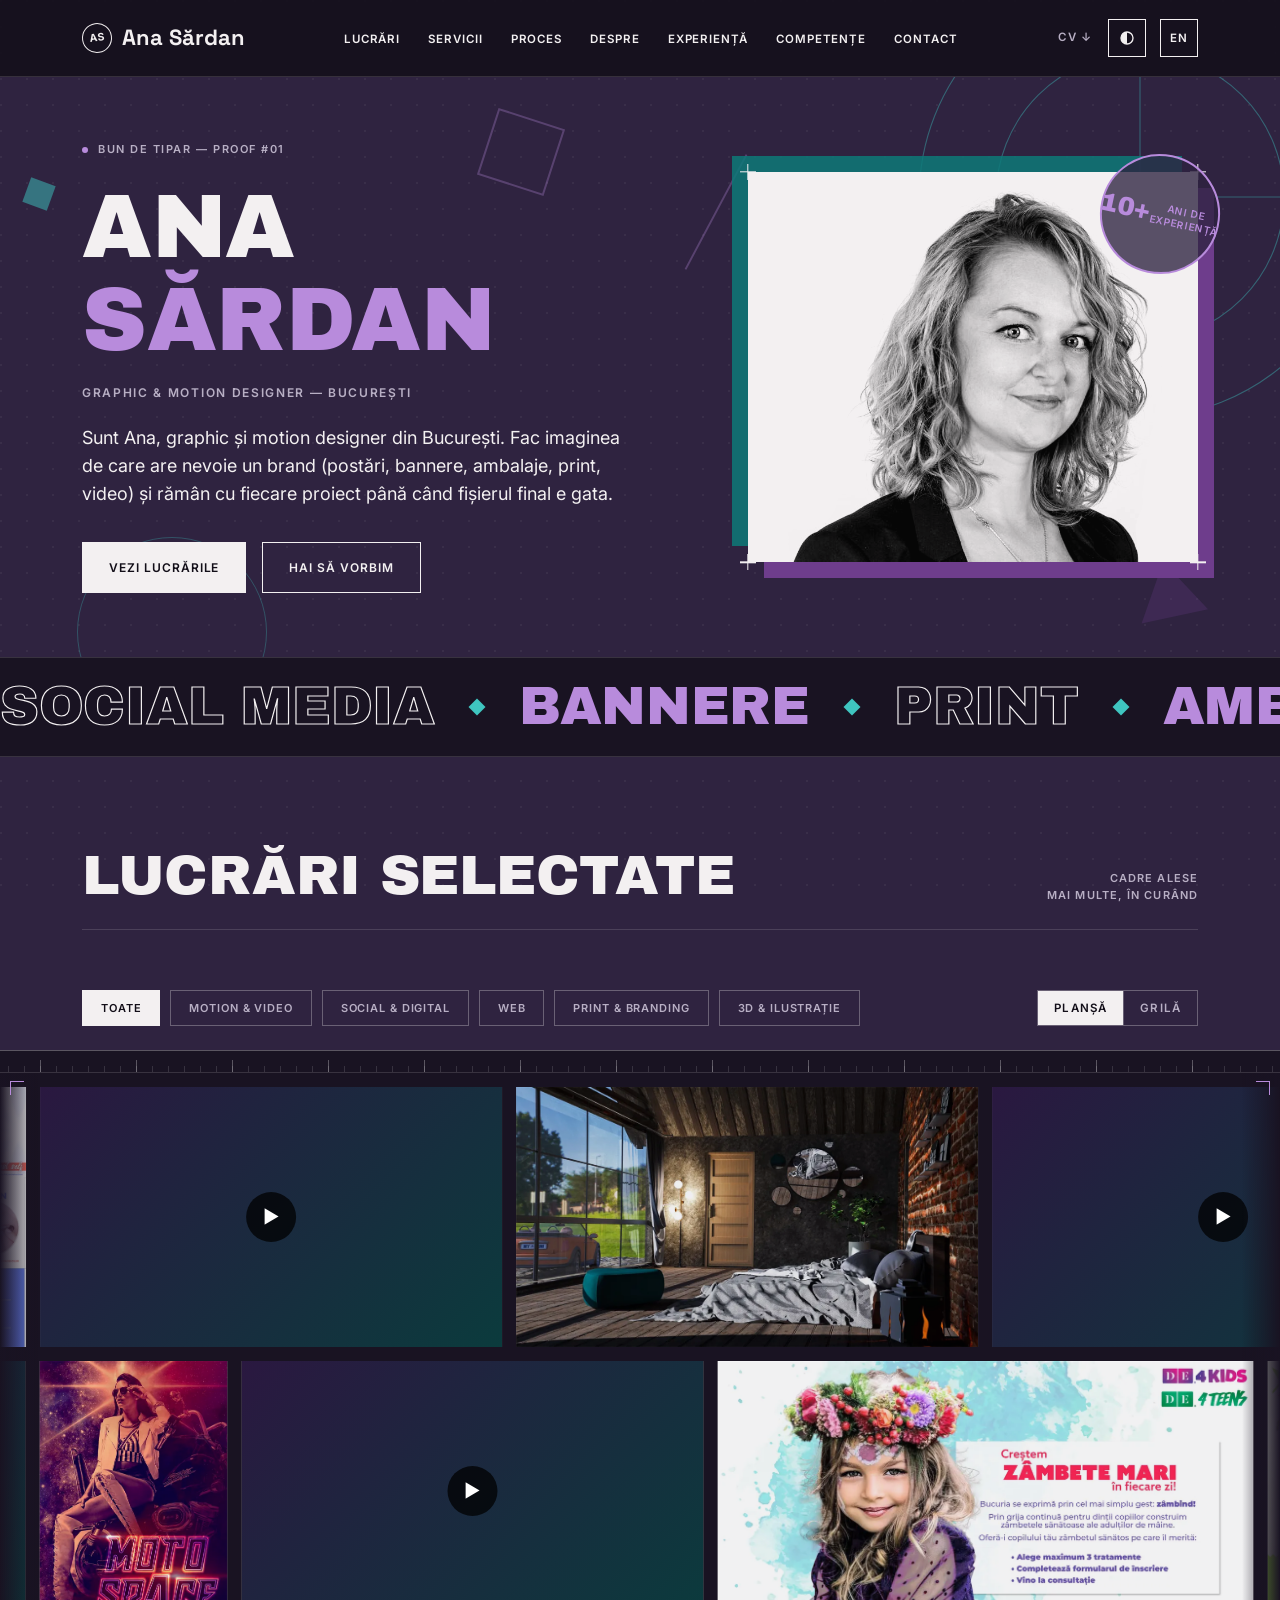
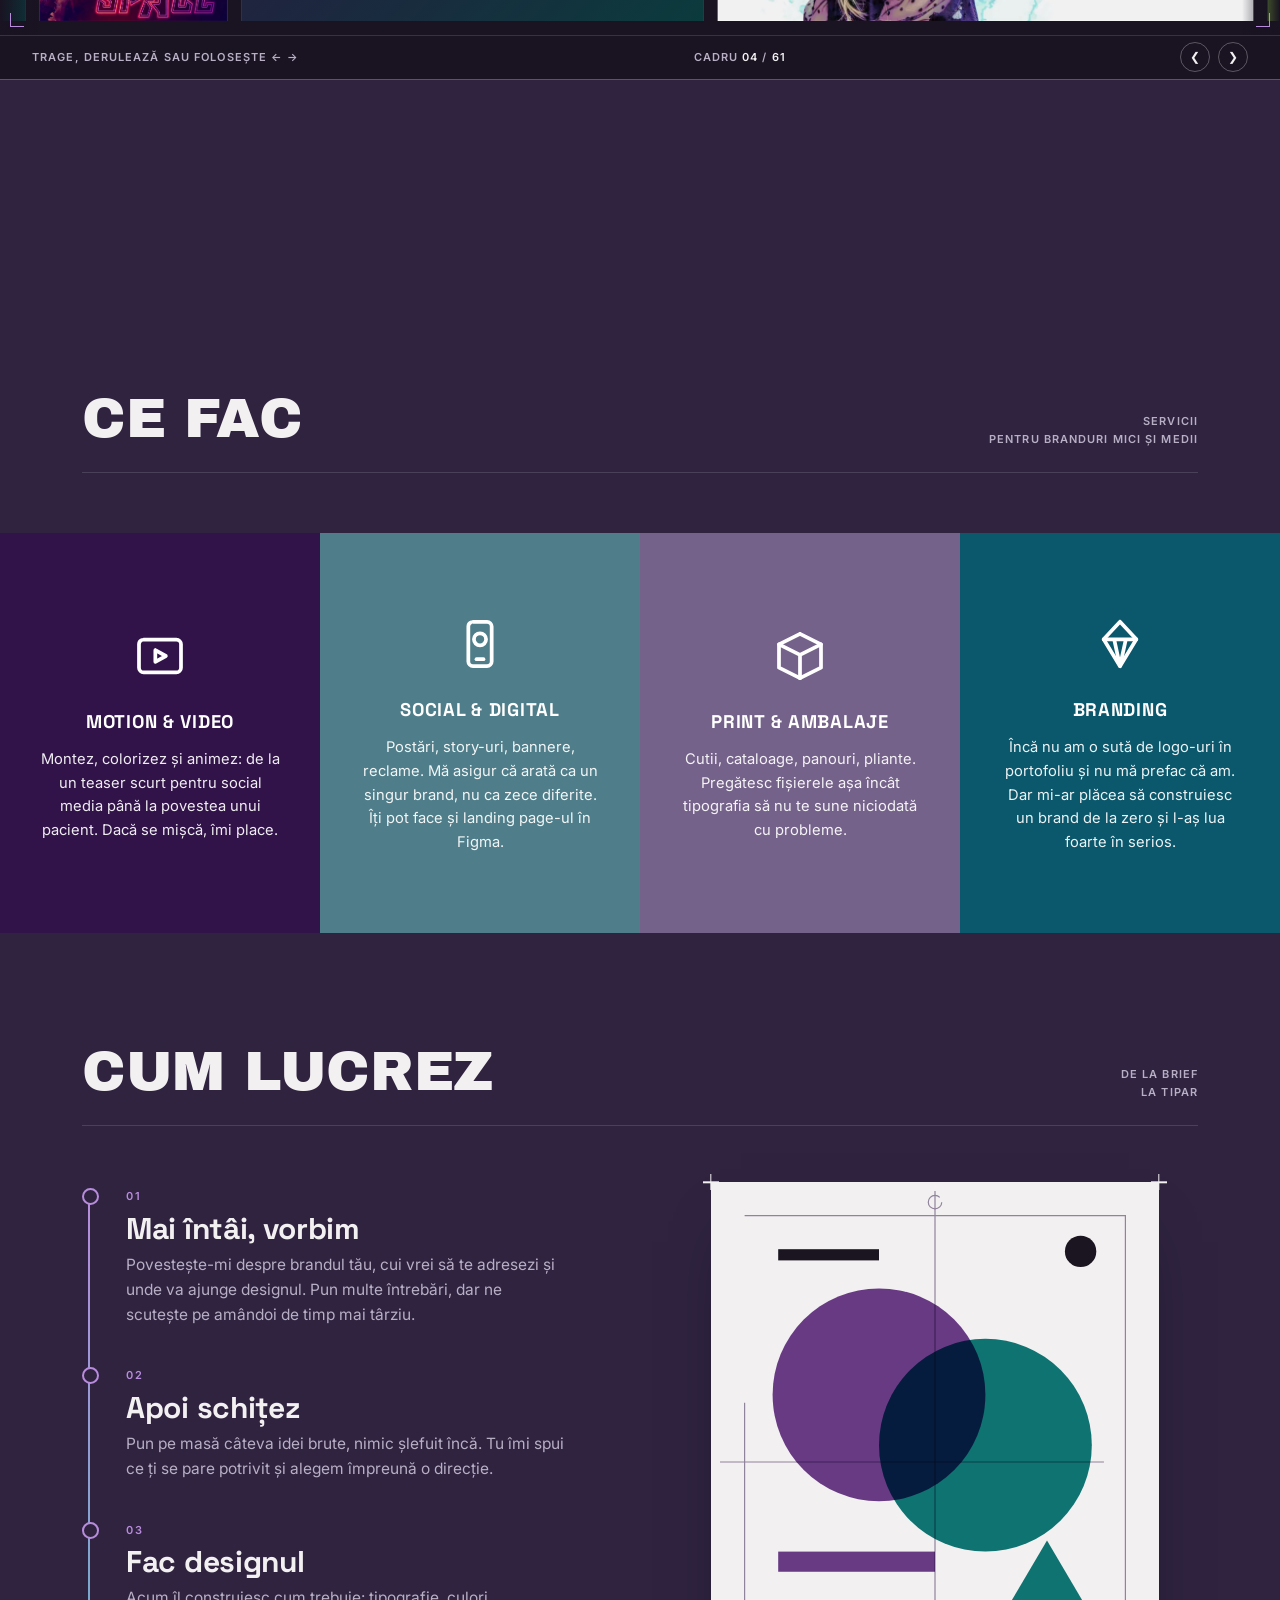
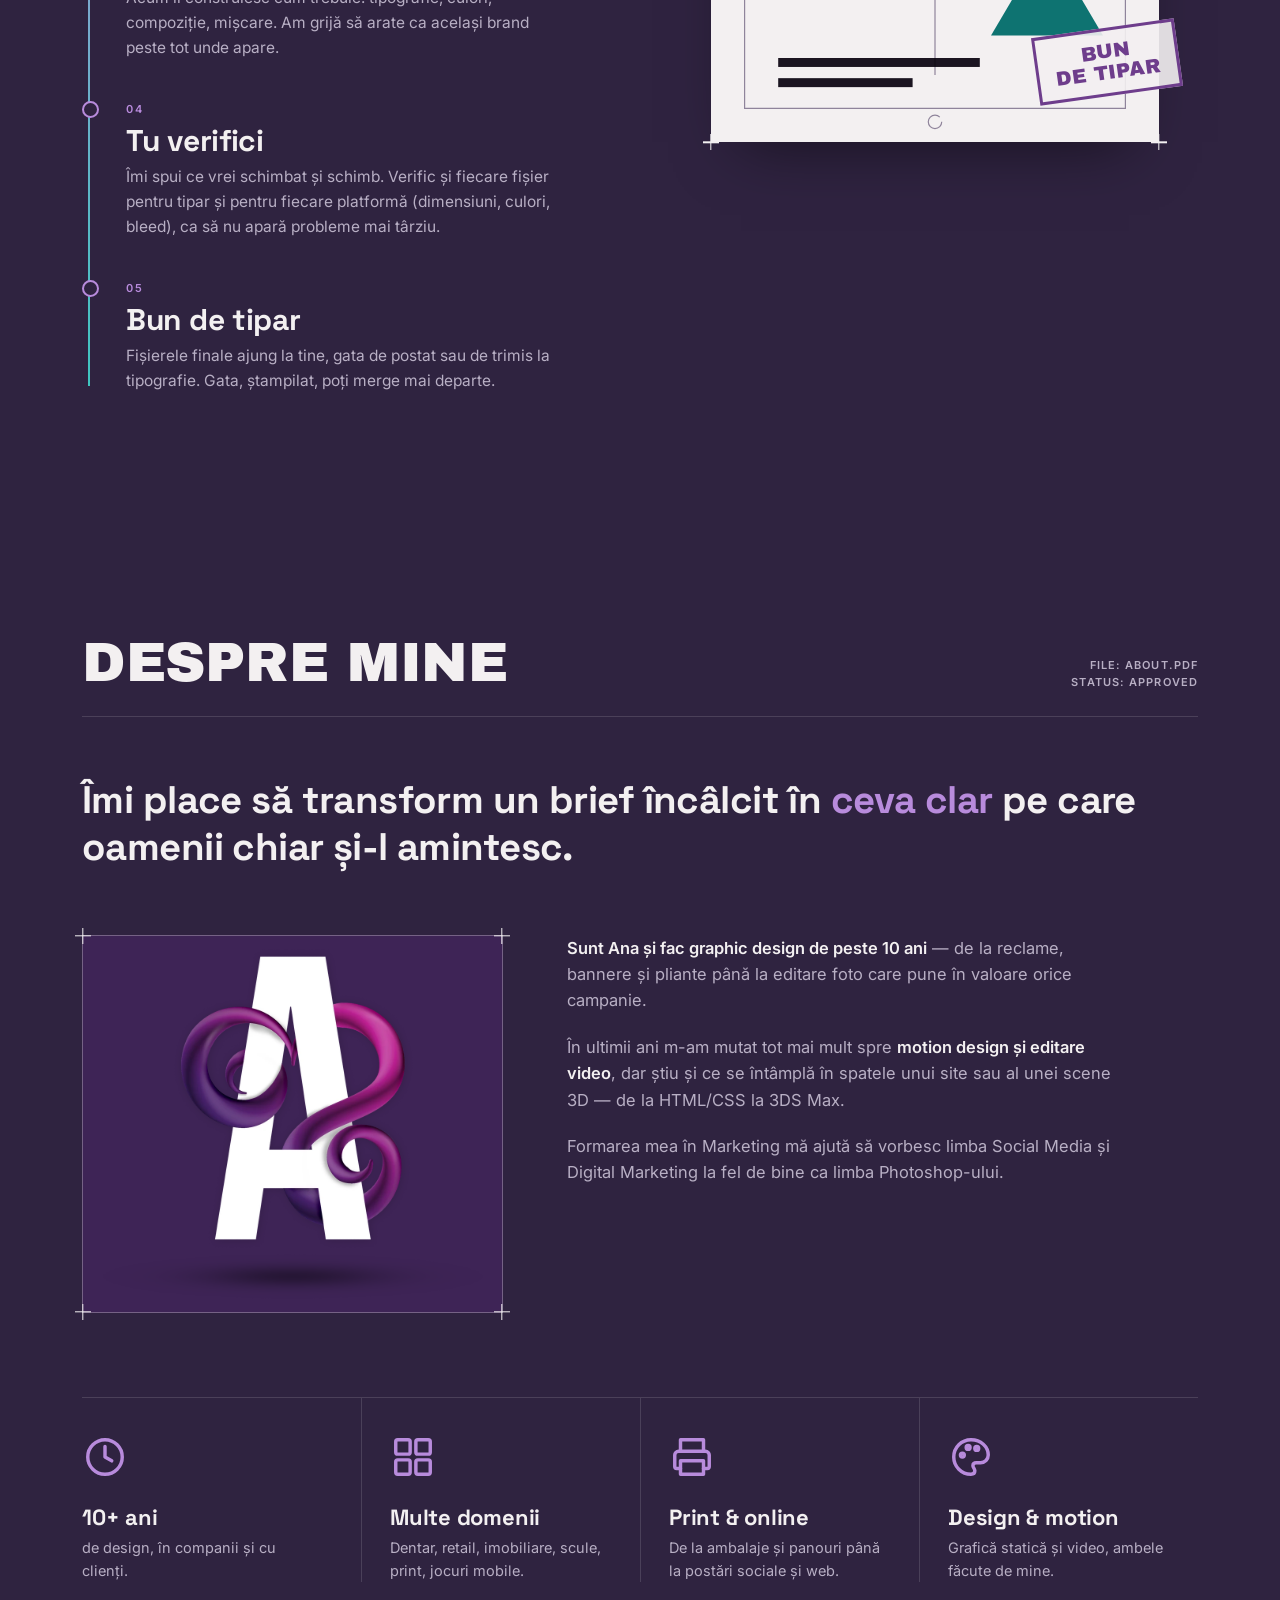
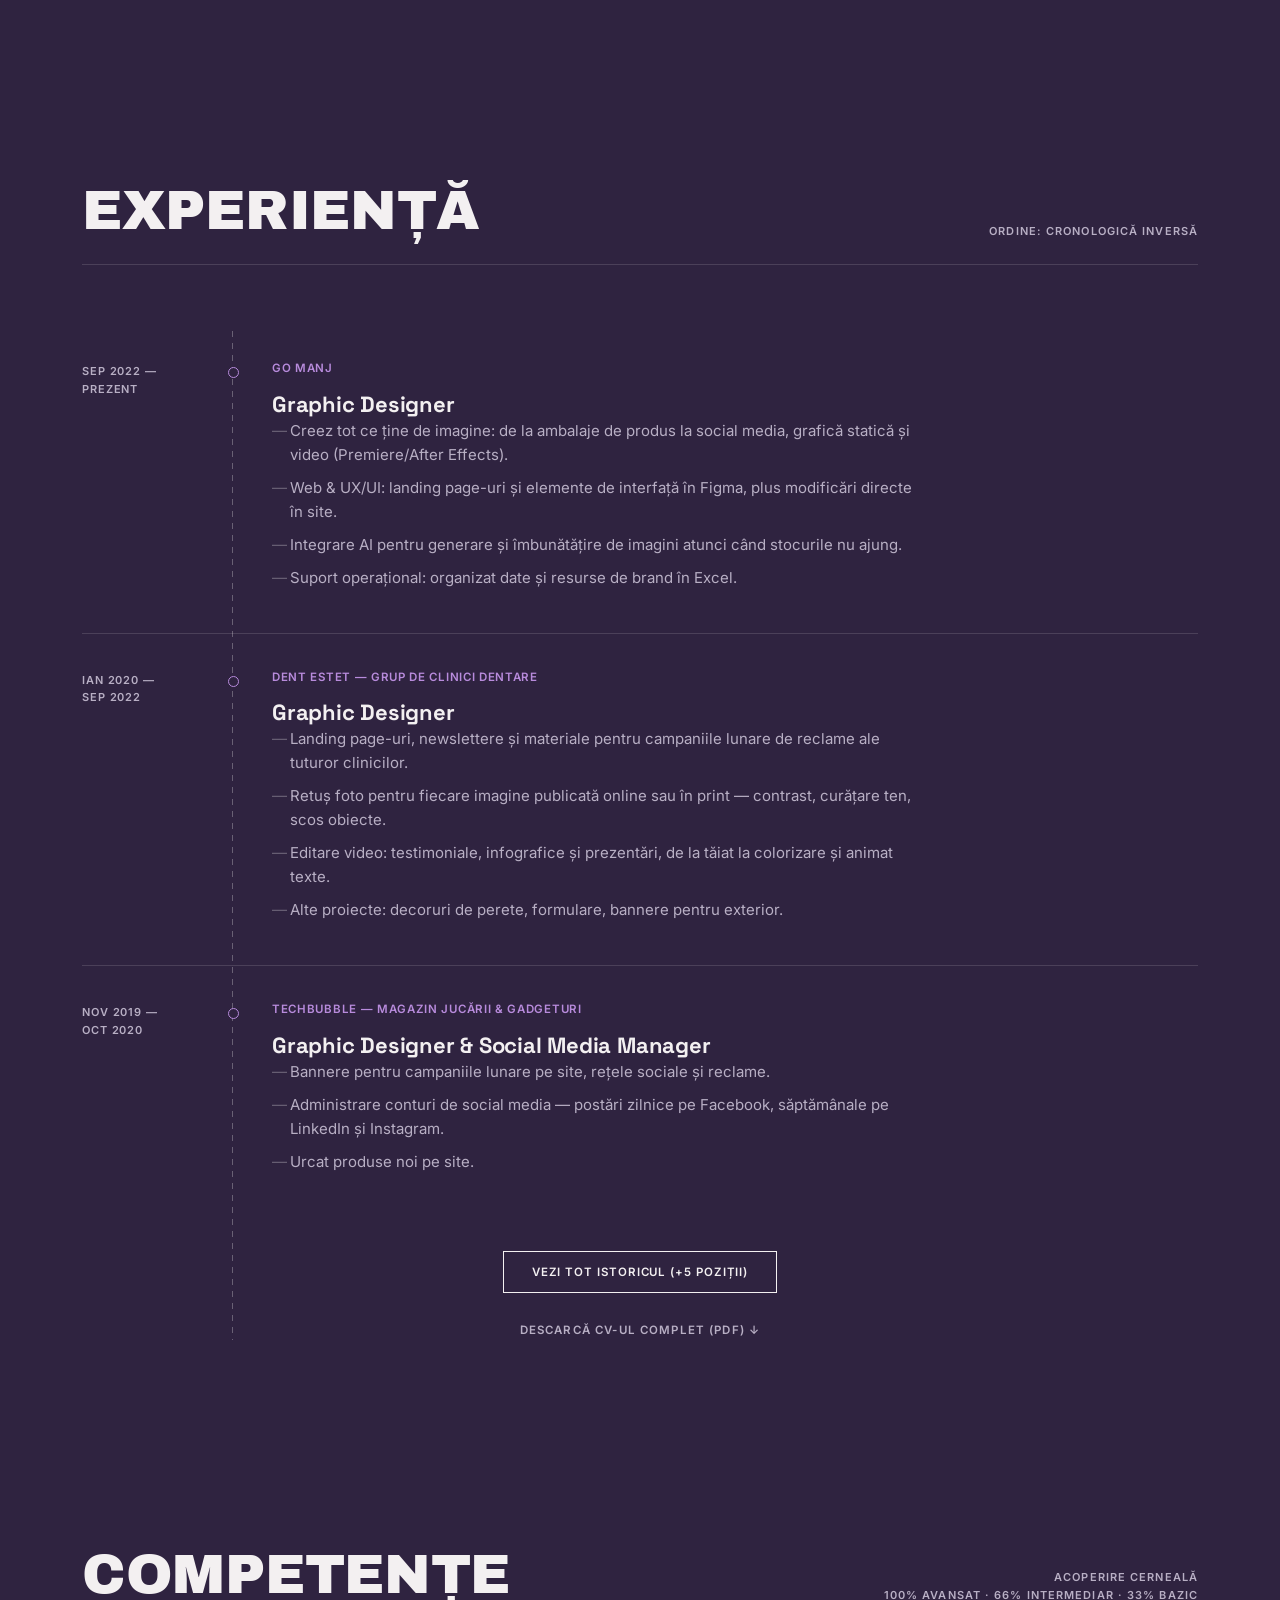
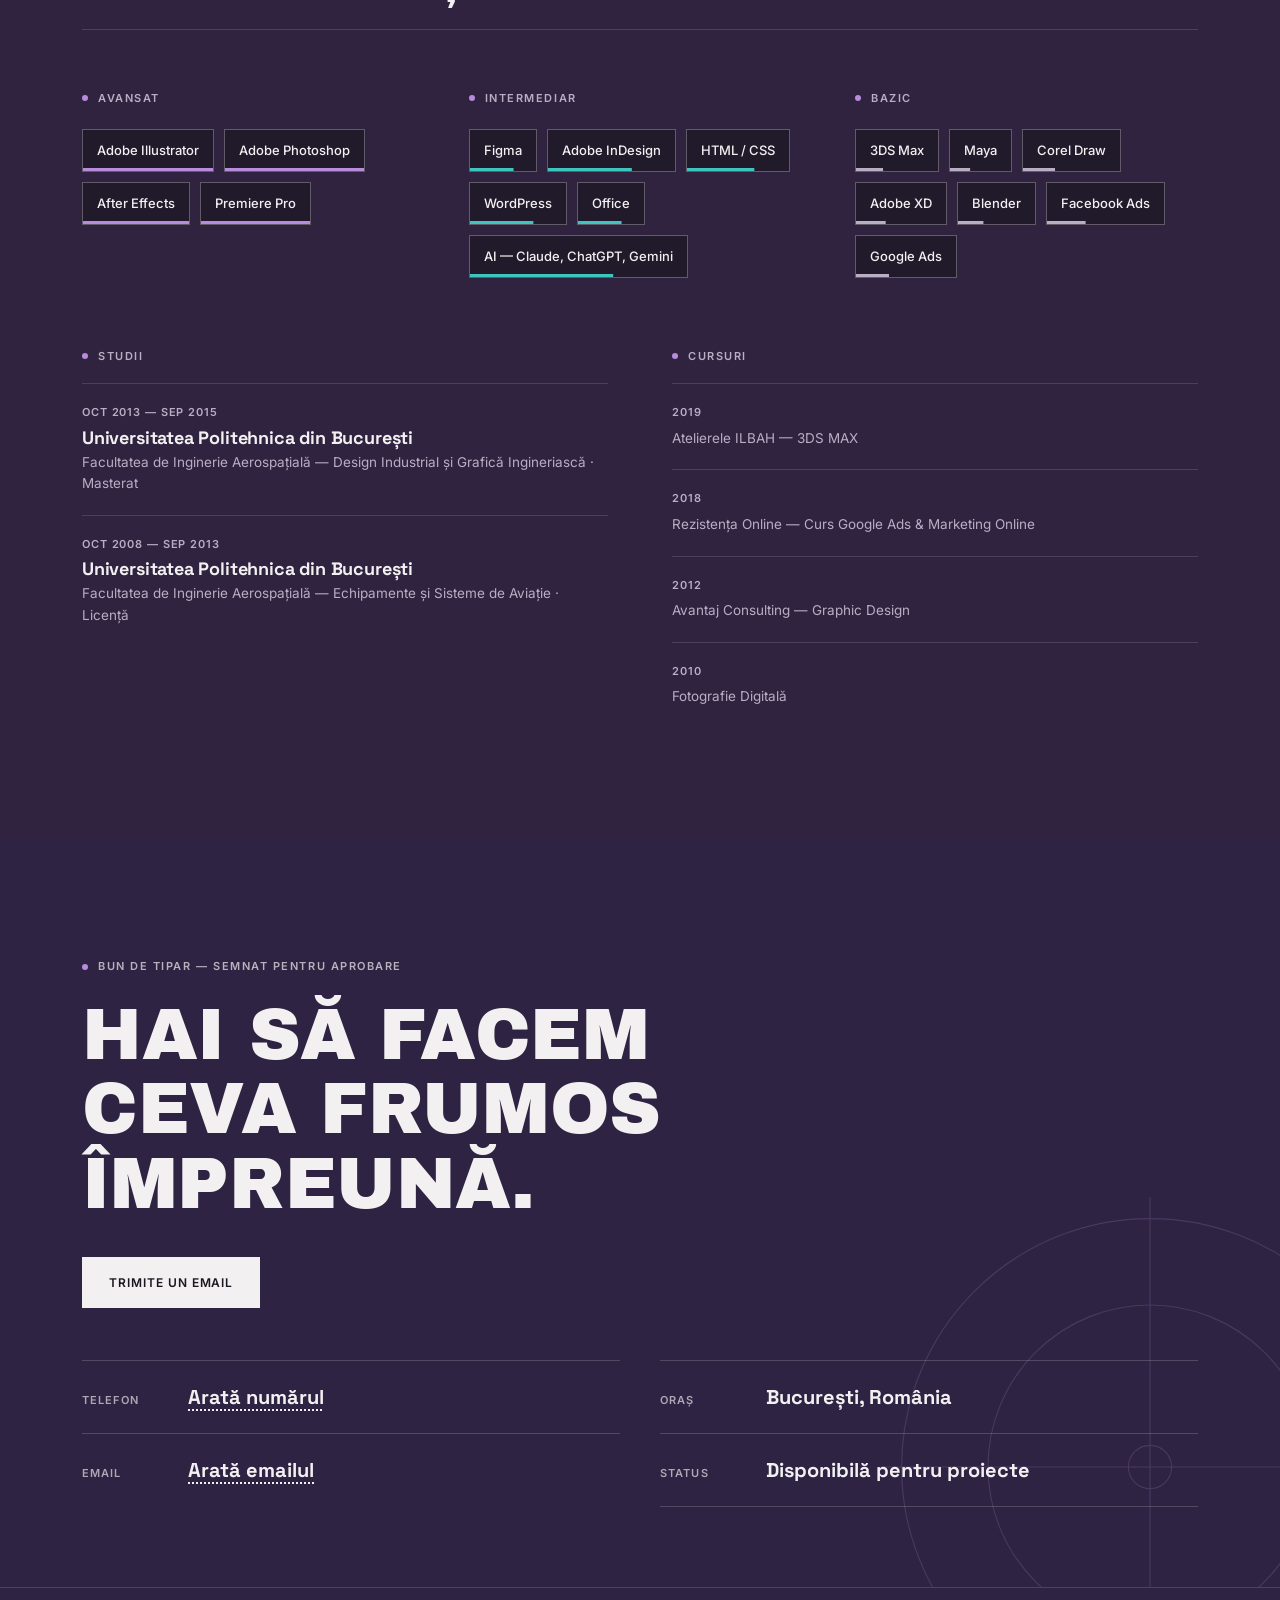
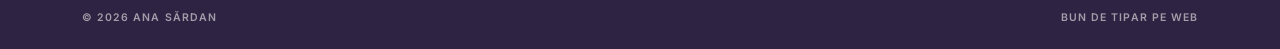
==== commit 5471f045: "Update index.html" ====
--- a/index.html
+++ b/index.html
@@ -414,12 +414,12 @@
     <p class="eyebrow" data-reveal><span class="dot"></span>BUN DE TIPAR — SEMNAT PENTRU APROBARE</p>
     <h2 id="contact-title" data-reveal>Hai să facem<br>ceva frumos împreună.</h2>
     <div class="contact-actions" data-reveal>
-      <a href="mailto:ana.sardan@yahoo.com" class="btn solid">Trimite un email</a>
+     <a href="#contact" class="btn solid" data-contact="mail" data-c="YW5hLnNhcmRhbkB5YWhvby5jb20=">Trimite un email</a>
     </div>
     <div class="contact-cols">
       <div>
-        <div class="contact-line" data-reveal><span class="k">Telefon</span><a href="tel:+40742465251">+40 742 465 251</a></div>
-        <div class="contact-line" data-reveal><span class="k">Email</span><a href="mailto:ana.sardan@yahoo.com">ana.sardan@yahoo.com</a></div>
+       <div class="contact-line" data-reveal><span class="k">Telefon</span><button type="button" class="reveal-btn" data-reveal-contact="tel" data-c="KzQwIDc0MiA0NjUgMjUx">Arată numărul</button></div>
+        <div class="contact-line" data-reveal><span class="k">Email</span><button type="button" class="reveal-btn" data-reveal-contact="mail" data-c="YW5hLnNhcmRhbkB5YWhvby5jb20=">Arată emailul</button></div>
       </div>
       <div>
         <div class="contact-line" data-reveal><span class="k">Oraș</span><span class="v">București, România</span></div>
--- a/style.css
+++ b/style.css
@@ -47,26 +47,26 @@
 /* tema dark — implicită */
 :root,
 html[data-theme="dark"]{
-  color-scheme:dark;
-  --bg:#120E18;
-  --bg-alt:#191322;
-  --text:#F3F0F1;
-  --text-soft:#B8AFC4;
-  --line:rgba(243,240,241,.14);
-  --line-strong:rgba(243,240,241,.30);
-  --accent:#B88BDC;
-  --accent-2:#3FC5C0;
-  --accent-solid:#6E3D8C;
-  --accent-solid-2:#0E7A78;
-  --btn-bg:#F3F0F1;
-  --btn-text:#120E18;
-  --chip-bg:#211A2B;
-  --dots:rgba(243,240,241,.055);
-  --header-bg:rgba(18,14,24,.82);
-  --contact-bg:#0A0710;
-  --plate-1:#6E3D8C;
-  --plate-2:#0E7A78;
-  --cm:#F3F0F1;
+    color-scheme: dark;
+    --bg: #2f2340;
+    --bg-alt: #191322;
+    --text: #F3F0F1;
+    --text-soft: #B8AFC4;
+    --line: rgba(243, 240, 241, .14);
+    --line-strong: rgba(243, 240, 241, .30);
+    --accent: #B88BDC;
+    --accent-2: #3FC5C0;
+    --accent-solid: #6E3D8C;
+    --accent-solid-2: #0E7A78;
+    --btn-bg: #F3F0F1;
+    --btn-text: #120E18;
+    --chip-bg: #211A2B;
+    --dots: rgba(243, 240, 241, .055);
+    --header-bg: rgba(18, 14, 24, .82);
+    --contact-bg: #2e2342;
+    --plate-1: #6E3D8C;
+    --plate-2: #0E7A78;
+    --cm: #F3F0F1;
 }
 
 /* tema light */
@@ -97,7 +97,8 @@
 *{box-sizing:border-box; margin:0; padding:0;}
 [hidden]{display:none !important;}
 html{scroll-behavior:smooth; scroll-padding-top:90px;}
-
+.contact-line .reveal-btn{font:inherit; font-family:var(--font-head); font-weight:700; font-size:20px; text-transform:none; color:inherit; background:none; border:0; padding:0; cursor:pointer; text-decoration:underline dotted; text-underline-offset:5px;}
+.contact-line .reveal-btn:hover,.contact-line .reveal-btn:focus-visible{text-decoration-style:solid;}
 body{
   background:var(--bg);
   color:var(--text);
@@ -383,14 +384,14 @@
 /* tile (comun planșei și grilei) */
 .sheet-item{
   position:relative; overflow:hidden; display:block; padding:0; font:inherit; color:inherit; text-align:left; cursor:pointer;
-  background:var(--ink); border:1px solid var(--line-strong);
+  background:var(--ink); border:0; outline:1px solid var(--line-strong); outline-offset:-1px; /* contur fără să mănânce din imagine */
 }
 .sheet-item.filtered-out{display:none !important;}
 .sheet-item .media{position:absolute; inset:0; display:block; overflow:hidden; transition:transform var(--t-slow) ease;}
 .sheet-item .media img{position:absolute; inset:0; width:100%; height:100%; object-fit:cover; object-position:center top; opacity:.94; transition:opacity .3s ease; -webkit-user-drag:none; user-select:none;}
 .sheet-item:hover .media{transform:scale(1.04);}
 .sheet-item:hover .media img{opacity:1;}
-.sheet-item .frame-no{
+.sheet-item .frame-no{ display:none;
   position:absolute; top:8px; left:8px; padding:3px 6px; z-index:2;
   font-size:10px; letter-spacing:.06em; color:#fff;
   background:rgba(0,0,0,.6);
@@ -418,15 +419,18 @@
 .sheet-item:hover .play-icon{background:var(--accent-solid); transform:translate(-50%,-50%) scale(1.1);}
 
 /* --- vedere „Grilă": rânduri justificate, fără decupări mari --- */
-.sheet-grid{--rh:clamp(170px,22vw,260px); display:flex; flex-wrap:wrap; gap:14px; padding-bottom:var(--section-y);}
+.sheet-grid{--rh:clamp(170px,22vw,260px); display:flex; flex-wrap:wrap; align-items:flex-start; gap:14px;}
+.wrap-grid{padding-bottom:var(--section-y);}
+.grid-more{display:flex; justify-content:center; margin-top:var(--space-l);}
+.sheet-item.more-hidden{display:none !important;}
 .sheet-grid::after{content:""; flex-grow:10;}
-.sheet-grid .sheet-item{height:var(--rh); flex:var(--ar,1.4) 1 calc(var(--ar,1.4) * var(--rh)); min-width:0;}
+.sheet-grid .sheet-item{height:auto; aspect-ratio:var(--ar,1.4); flex:var(--ar,1.4) 1 calc(var(--ar,1.4) * var(--rh)); min-width:0;}
 
 /* --- vedere „Planșă" --- */
 .port.has-board[data-view="board"] .wrap-grid{display:none;}
 .port.has-board[data-view="grid"] .board-wrap{display:none;}
 .board-wrap{
-  position:relative; height:calc(100vh - 76px); height:calc(100svh - 76px); min-height:520px;
+  position:relative; height:calc(100vh - 76px); height:70vh; height:70svh; min-height:440px; margin-bottom:var(--section-y);
   display:flex; flex-direction:column; background:var(--bg-alt);
   border-block:1px solid var(--line-strong);
 }
@@ -493,8 +497,7 @@
 /* ---------- 10. CUM LUCRĂM ---------- */
 .process .sec-head{margin-bottom:36px;}
 .process-pin{
-  display:grid; grid-template-columns:1fr 1fr; gap:64px; align-items:center;
-  min-height:calc(100vh - 76px - 60px); padding:20px 0;
+  display:grid; grid-template-columns:1fr 1fr; gap:64px; align-items:start; padding:20px 0;
 }
 .proc-col{position:relative;}
 .proc-col::before{content:""; position:absolute; left:6px; top:8px; bottom:8px; width:1px; background:var(--line-strong);}
@@ -520,8 +523,8 @@
 
 /* foaia de probă */
 .sheet-stage{
-  position:relative; justify-self:center; isolation:isolate;
-  height:min(560px, calc(100vh - 230px)); aspect-ratio:4/5;
+  position:sticky; top:96px; align-self:start; justify-self:center; isolation:isolate;
+  height:min(560px, calc(100vh - 150px)); aspect-ratio:4/5;
   background:var(--paper); box-shadow:0 30px 60px -30px rgba(0,0,0,.55);
 }
 .sheet-stage svg{position:absolute; inset:0; width:100%; height:100%; overflow:visible;}
@@ -705,9 +708,12 @@
   }
   .job{grid-template-columns:1fr; gap:var(--space-xs);}
   .sheet-grid{--rh:clamp(120px,34vw,170px); gap:10px;}
-  .board-hint{display:none;}
+  #process{overflow-x:clip;}
+  .hero-portrait .stamp{right:-6px;}
+   .board-hint{display:none;}
   .board-bar{justify-content:space-between;}
   .process-pin{gap:48px; min-height:0; padding:0;}
+   .sheet-stage{position:relative; top:auto;}
   .sheet-stage{order:-1; height:auto; width:min(340px,100%);}
   .facts{grid-template-columns:repeat(2,1fr); margin-top:56px;}
   .fact,.fact + .fact{padding:28px 20px 0 0; border-left:none;}
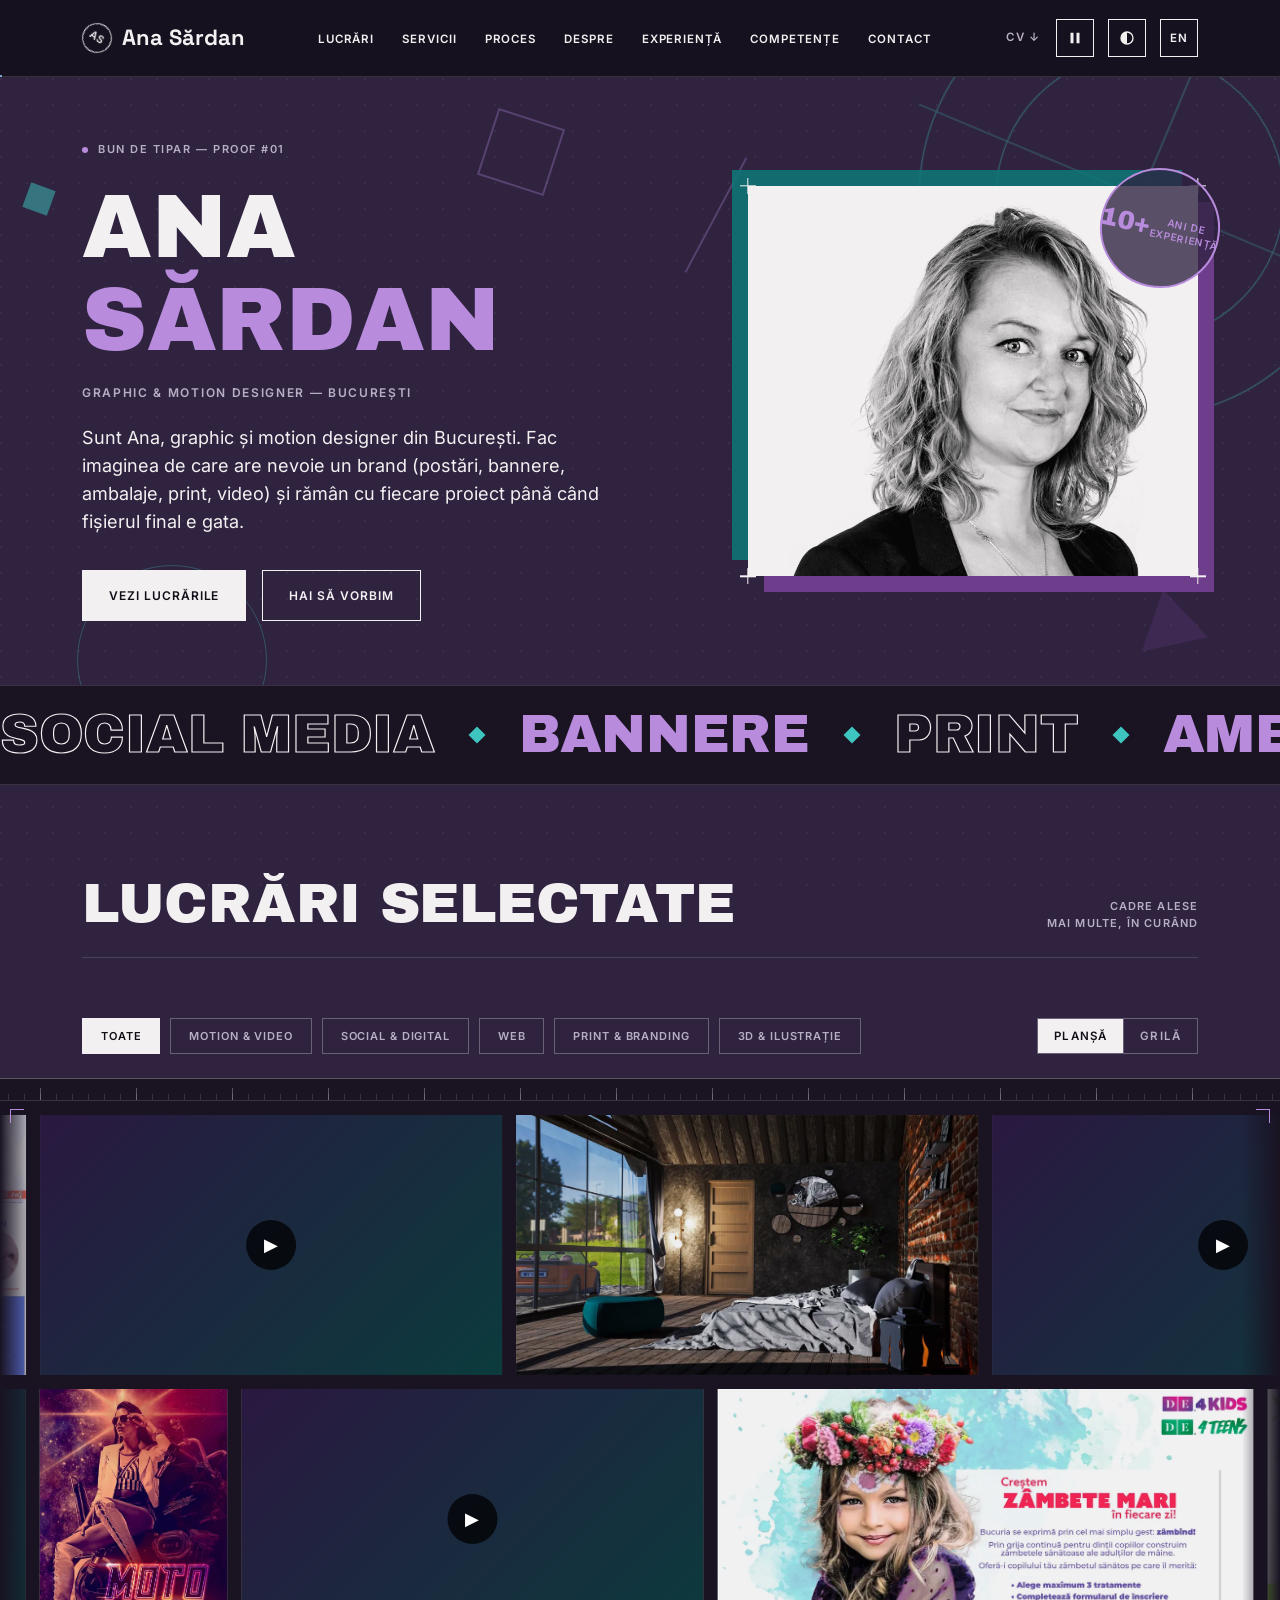
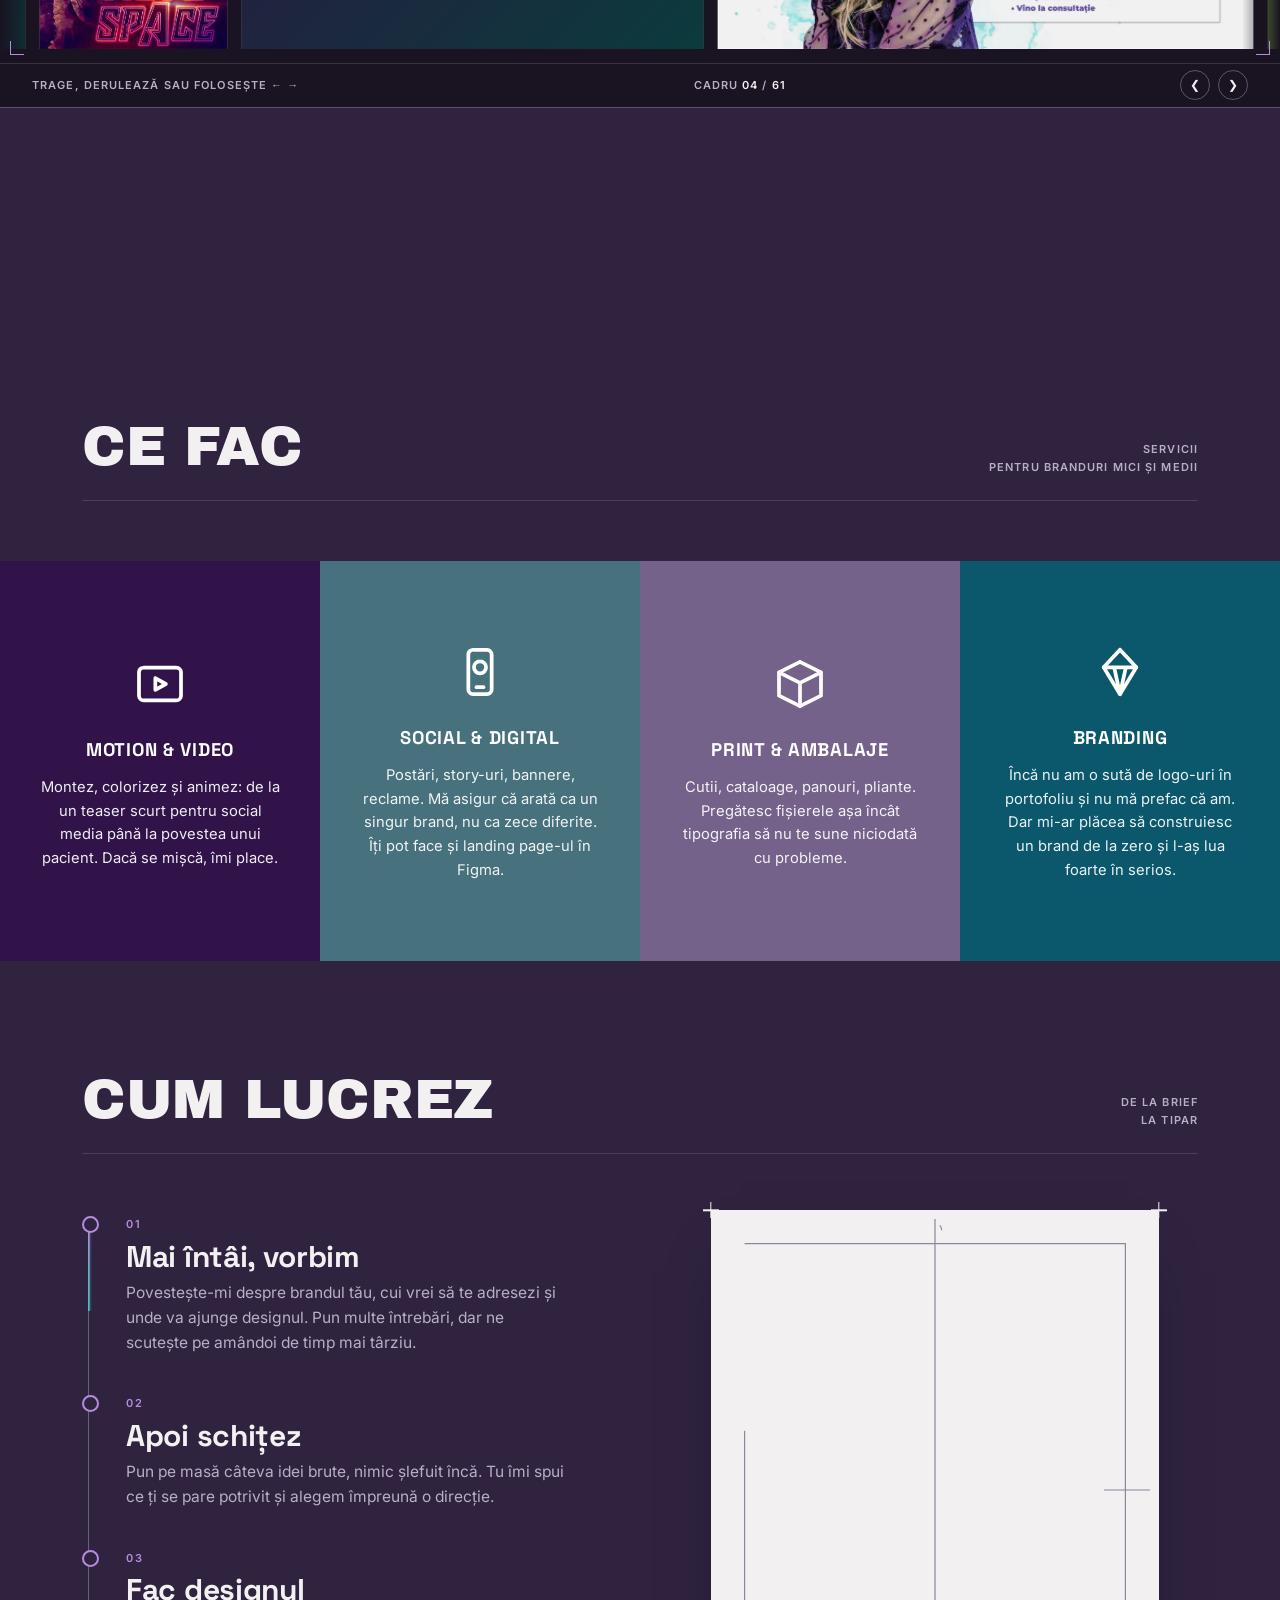
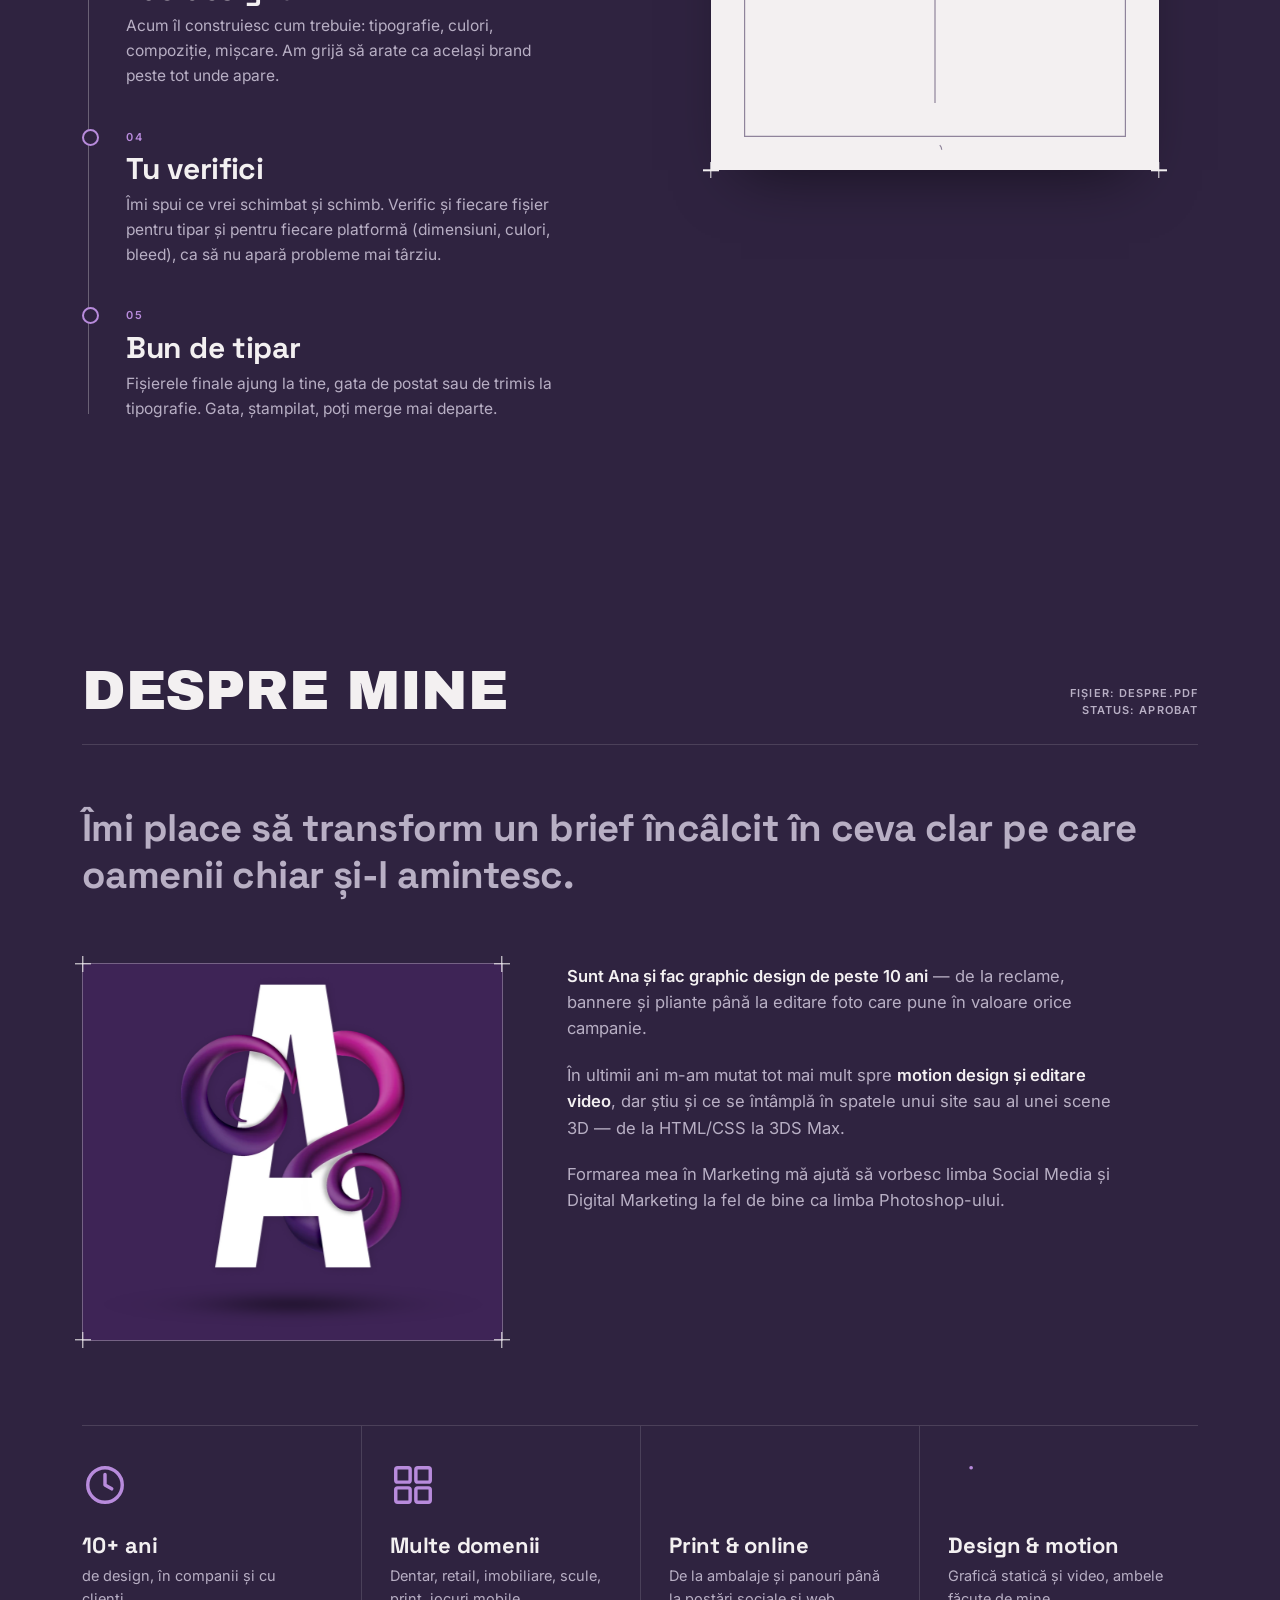
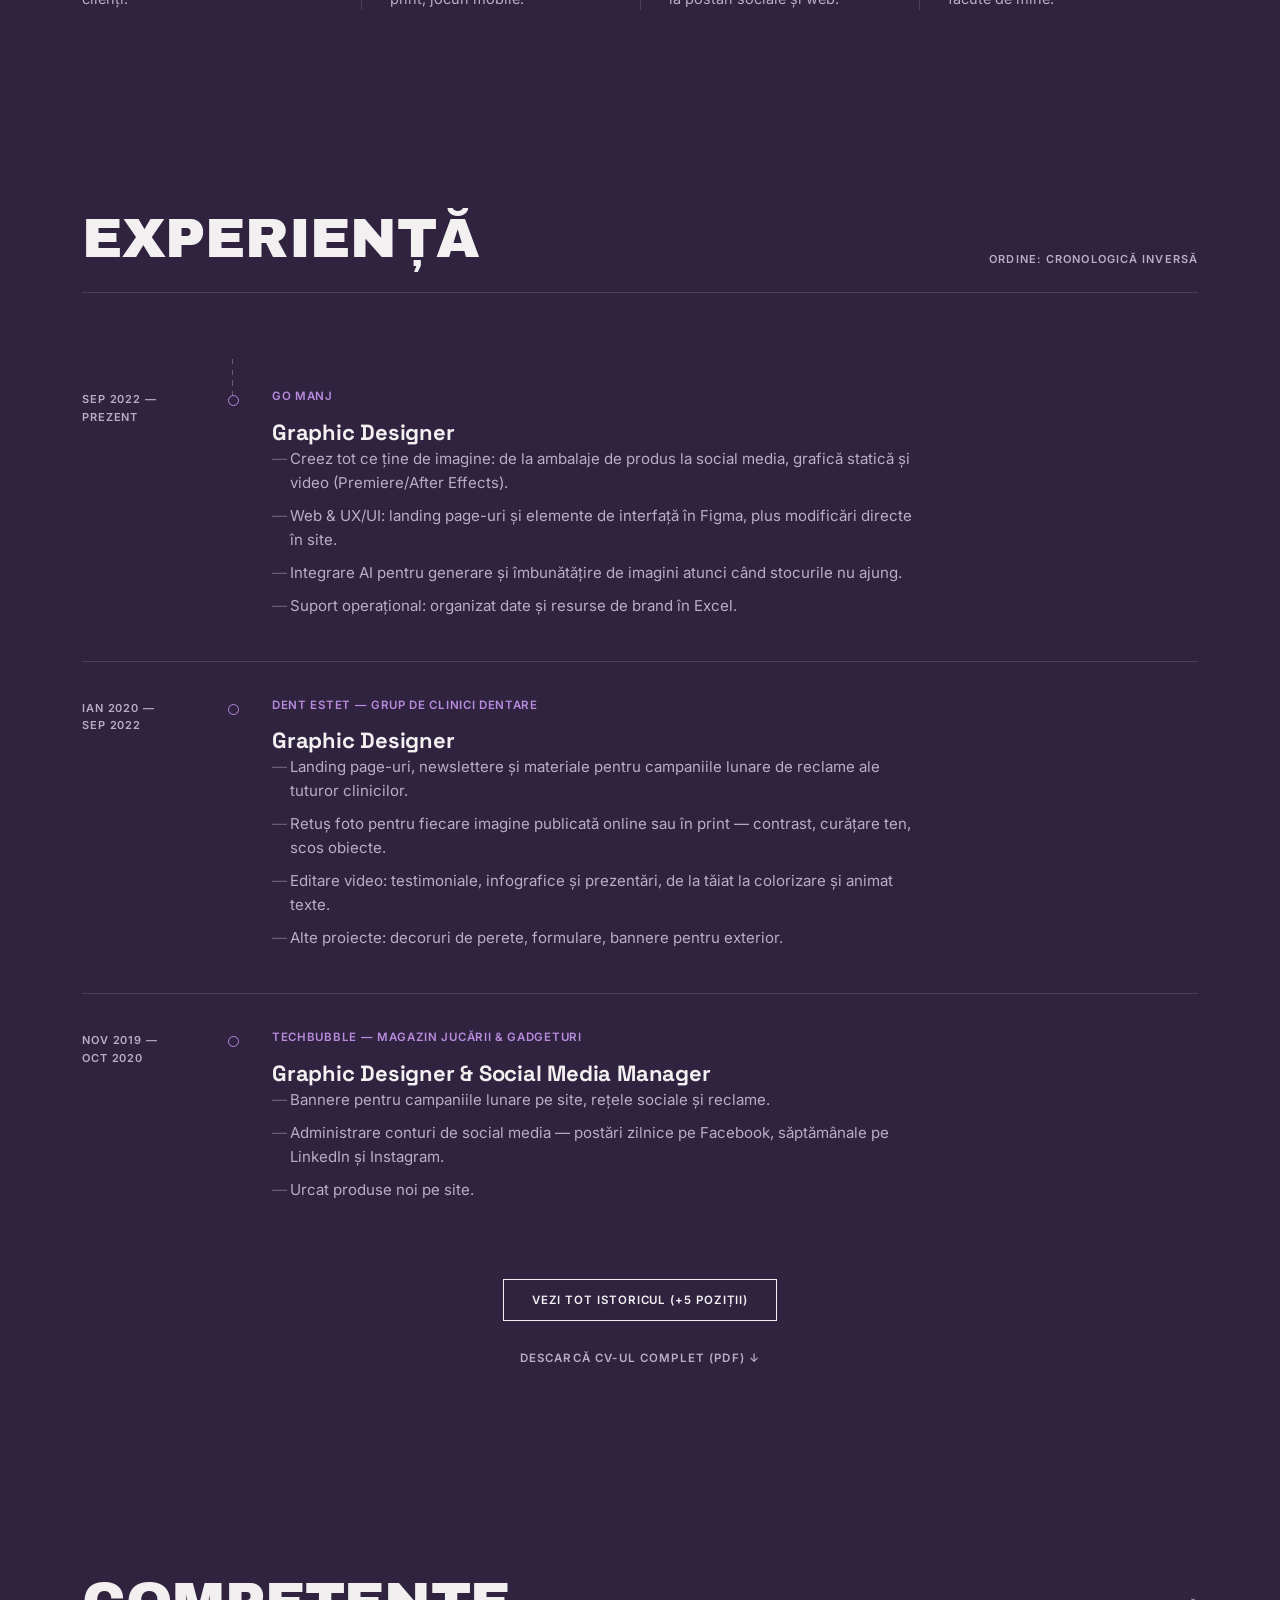
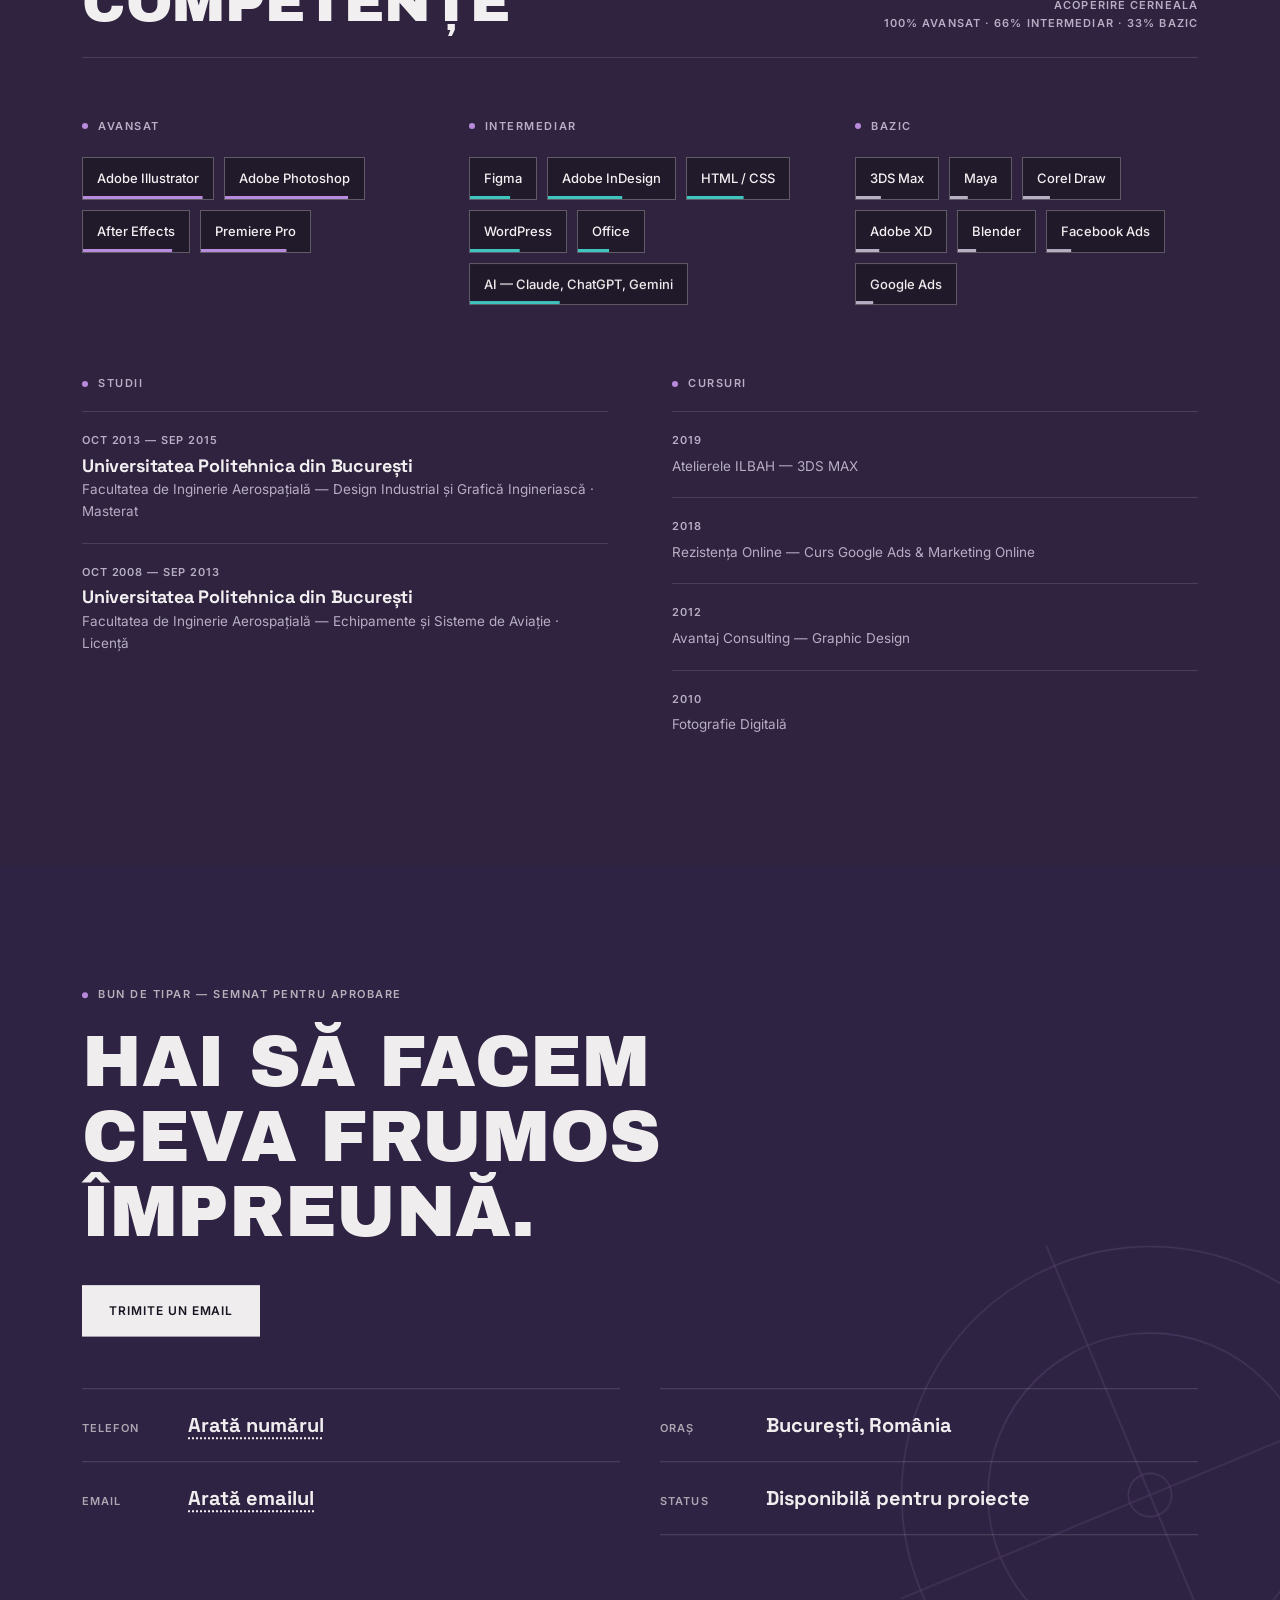
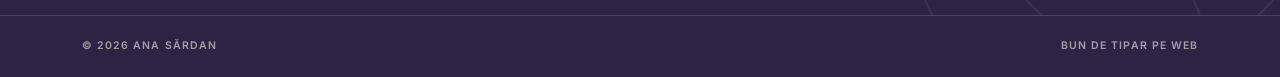
==== commit b498629d: "SEO, accesibilitate, fonturi locale" ====
--- a/index.html
+++ b/index.html
@@ -3,19 +3,35 @@
 <head>
 <meta charset="UTF-8">
 <meta name="viewport" content="width=device-width, initial-scale=1.0">
-<title>Ana Sărdan — Graphic &amp; Motion Designer</title>
-<meta name="description" content="Ana Sărdan — Graphic &amp; Motion Designer în București. Social media, bannere, print, ambalaje, motion și web design pentru branduri mici și medii.">
-<meta name="theme-color" content="#120E18">
+<title>Ana Sărdan — Graphic &amp; Motion Designer București | Portofoliu</title>
+<meta name="description" content="Portofoliul Anei Sărdan, graphic și motion designer în București: social media, bannere, print, ambalaje, video și web design pentru branduri mici și medii.">
+<meta name="author" content="Ana Sărdan">
+<meta name="robots" content="index, follow, max-image-preview:large, max-snippet:-1, max-video-preview:-1">
+<meta name="theme-color" content="#2f2340">
 <meta name="color-scheme" content="dark light">
-<link rel="canonical" href="https://asmodeea.github.io/CV/index.html">
-<link rel="alternate" hreflang="ro" href="https://asmodeea.github.io/CV/index.html">
+<link rel="canonical" href="https://asmodeea.github.io/CV/">
+<link rel="alternate" hreflang="ro" href="https://asmodeea.github.io/CV/">
 <link rel="alternate" hreflang="en" href="https://asmodeea.github.io/CV/index-en.html">
-<link rel="alternate" hreflang="x-default" href="https://asmodeea.github.io/CV/index.html">
-<meta property="og:type" content="website">
+<link rel="alternate" hreflang="x-default" href="https://asmodeea.github.io/CV/">
+<meta property="og:type" content="profile">
+<meta property="og:site_name" content="Ana Sărdan">
 <meta property="og:title" content="Ana Sărdan — Graphic &amp; Motion Designer">
-<meta property="og:description" content="Graphic &amp; Motion Designer în București. Social media, bannere, print, ambalaje, motion și web design pentru branduri mici și medii.">
-<meta property="og:url" content="https://asmodeea.github.io/CV/index.html">
+<meta property="og:description" content="Portofoliul Anei Sărdan, graphic și motion designer în București: social media, bannere, print, ambalaje, video și web design pentru branduri mici și medii.">
+<meta property="og:url" content="https://asmodeea.github.io/CV/">
 <meta property="og:locale" content="ro_RO">
+<meta property="og:locale:alternate" content="en_US">
+<meta property="og:image" content="https://asmodeea.github.io/CV/images/og-image.png">
+<meta property="og:image:type" content="image/png">
+<meta property="og:image:width" content="1200">
+<meta property="og:image:height" content="630">
+<meta property="og:image:alt" content="Ana Sărdan, graphic și motion designer din București">
+<meta property="profile:first_name" content="Ana">
+<meta property="profile:last_name" content="Sărdan">
+<meta name="twitter:card" content="summary_large_image">
+<meta name="twitter:title" content="Ana Sărdan — Graphic &amp; Motion Designer">
+<meta name="twitter:description" content="Portofoliul Anei Sărdan, graphic și motion designer în București: social media, bannere, print, ambalaje, video și web design pentru branduri mici și medii.">
+<meta name="twitter:image" content="https://asmodeea.github.io/CV/images/og-image.png">
+<meta name="twitter:image:alt" content="Ana Sărdan, graphic și motion designer din București">
 <!-- setează tema înainte de prima afișare, ca să nu „clipească" -->
 <script>
 (function(){
@@ -24,21 +40,25 @@
   r.setAttribute('data-theme', t==='light'?'light':'dark');
   r.classList.add('js');
   var m=document.querySelector('meta[name="theme-color"]');
-  if(m) m.setAttribute('content', t==='light'?'#E6DDEB':'#120E18');
+  if(m) m.setAttribute('content', t==='light'?'#E6DDEB':'#2f2340');
+  /* plasă de siguranță: dacă animațiile nu pornesc în 5 s, conținutul se arată oricum */
+  setTimeout(function(){ if(!window.__motion) r.classList.remove('js'); }, 5000);
 })();
 </script>
-<link rel="preconnect" href="https://fonts.googleapis.com">
-<link rel="preconnect" href="https://fonts.gstatic.com" crossorigin>
-<link href="https://fonts.googleapis.com/css2?family=Archivo+Black&family=Space+Grotesk:wght@700&family=Inter:wght@400;500;600&display=swap" rel="stylesheet">
 <link rel="icon" type="image/png" sizes="32x32" href="images/icon-32.png">
 <link rel="icon" type="image/png" sizes="192x192" href="images/icon-192.png">
 <link rel="apple-touch-icon" href="images/apple-touch-icon.png">
+<link rel="preload" href="fonts/archivo-black-latin-400-normal.woff2" as="font" type="font/woff2" crossorigin>
+<link rel="preload" href="fonts/archivo-black-latin-ext-400-normal.woff2" as="font" type="font/woff2" crossorigin>
+<link rel="preload" href="fonts/inter-latin-400-normal.woff2" as="font" type="font/woff2" crossorigin>
+<link rel="preload" href="images/portrait.webp" as="image" type="image/webp" fetchpriority="high">
+<link rel="preconnect" href="https://i.ytimg.com">
 <link rel="stylesheet" href="style.css">
-<!-- GSAP + ScrollTrigger (animații la scroll). Dacă nu se încarcă, pagina rămâne complet funcțională, fără animații. -->
-<script src="https://cdn.jsdelivr.net/npm/gsap@3.12.5/dist/gsap.min.js" defer></script>
-<script src="https://cdn.jsdelivr.net/npm/gsap@3.12.5/dist/ScrollTrigger.min.js" defer></script>
+<!-- GSAP + ScrollTrigger (animații la scroll), găzduite local. Dacă nu se încarcă, pagina rămâne complet funcțională, fără animații. -->
+<script src="vendor/gsap.min.js" defer></script>
+<script src="vendor/ScrollTrigger.min.js" defer></script>
 <script src="script.js" defer></script>
-<script type="application/ld+json">{"@context": "https://schema.org", "@type": "Person", "name": "Ana Sărdan", "jobTitle": "Graphic & Motion Designer", "url": "https://asmodeea.github.io/CV/index.html", "address": {"@type": "PostalAddress", "addressLocality": "București", "addressCountry": "RO"}, "knowsAbout": ["Social media design", "Bannere", "Print", "Ambalaje", "Motion design", "Web design", "Branding"]}</script>
+<script type="application/ld+json">{"@context":"https://schema.org","@graph":[{"@type":"WebSite","@id":"https://asmodeea.github.io/CV/#website","url":"https://asmodeea.github.io/CV/","name":"Ana Sărdan — Portofoliu","inLanguage":["ro","en"],"publisher":{"@id":"https://asmodeea.github.io/CV/#person"}},{"@type":"ProfilePage","@id":"https://asmodeea.github.io/CV/#webpage","url":"https://asmodeea.github.io/CV/","name":"Ana Sărdan — Graphic & Motion Designer București | Portofoliu","description":"Portofoliul Anei Sărdan, graphic și motion designer în București: social media, bannere, print, ambalaje, video și web design pentru branduri mici și medii.","inLanguage":"ro","isPartOf":{"@id":"https://asmodeea.github.io/CV/#website"},"about":{"@id":"https://asmodeea.github.io/CV/#person"},"mainEntity":{"@id":"https://asmodeea.github.io/CV/#person"},"primaryImageOfPage":{"@type":"ImageObject","url":"https://asmodeea.github.io/CV/images/og-image.png","width":1200,"height":630}},{"@type":"Person","@id":"https://asmodeea.github.io/CV/#person","name":"Ana Sărdan","givenName":"Ana","familyName":"Sărdan","jobTitle":"Graphic & Motion Designer","description":"Graphic și motion designer din București, cu peste 10 ani de experiență în social media, bannere, print, ambalaje, video și web design.","url":"https://asmodeea.github.io/CV/","image":"https://asmodeea.github.io/CV/images/portrait.webp","address":{"@type":"PostalAddress","addressLocality":"București","addressCountry":"RO"},"alumniOf":{"@type":"CollegeOrUniversity","name":"Universitatea Politehnica din București"},"worksFor":{"@type":"Organization","name":"Go Manj"},"knowsAbout":["Graphic design","Motion design","Editare video","Social media design","Bannere","Print","Ambalaje","Web design","Landing pages","Branding","Adobe After Effects","Adobe Premiere Pro","Adobe Photoshop","Adobe Illustrator","Figma"],"makesOffer":[{"@type":"Offer","itemOffered":{"@type":"Service","name":"Motion & Video","description":"Montaj, colorizare și animație video, de la teasere pentru social media la povești de pacienți.","areaServed":"RO","provider":{"@id":"https://asmodeea.github.io/CV/#person"}}},{"@type":"Offer","itemOffered":{"@type":"Service","name":"Social & Digital","description":"Postări, story-uri, bannere și reclame coerente, plus landing page-uri în Figma.","areaServed":"RO","provider":{"@id":"https://asmodeea.github.io/CV/#person"}}},{"@type":"Offer","itemOffered":{"@type":"Service","name":"Print & Ambalaje","description":"Cutii, cataloage, panouri și pliante, cu fișiere pregătite pentru tipografie.","areaServed":"RO","provider":{"@id":"https://asmodeea.github.io/CV/#person"}}},{"@type":"Offer","itemOffered":{"@type":"Service","name":"Branding","description":"Construirea unui brand de la zero: identitate vizuală și materiale.","areaServed":"RO","provider":{"@id":"https://asmodeea.github.io/CV/#person"}}}]}]}</script>
 </head>
 <body>
 <a class="skip-link" href="#top">Sari la conținut</a>
@@ -59,6 +79,7 @@
     </nav>
     <div class="nav-actions">
       <a href="CV_Ana_Sardan.pdf" download="CV_Ana_Sardan.pdf" class="cv-link" aria-label="Descarcă CV (PDF)">CV <span aria-hidden="true">↓</span></a>
+      <button type="button" class="theme-btn motion-btn" id="motionBtn" aria-pressed="false" aria-label="Pauză mișcare"><svg viewBox="0 0 24 24" width="18" height="18" aria-hidden="true"><g class="ic-pause"><rect x="6" y="5" width="4" height="14" fill="currentColor"/><rect x="14" y="5" width="4" height="14" fill="currentColor"/></g><path class="ic-play" d="M8 5v14l11-7z" fill="currentColor"/></svg></button>
       <button type="button" class="theme-btn" id="themeBtn" aria-label="Treci la tema luminoasă" data-label-to-light="Treci la tema luminoasă" data-label-to-dark="Treci la tema întunecată"><svg viewBox="0 0 24 24" width="18" height="18" aria-hidden="true"><circle cx="12" cy="12" r="8" fill="none" stroke="currentColor" stroke-width="1.8"/><path d="M12 4a8 8 0 0 0 0 16z" fill="currentColor"/></svg></button>
       <a href="index-en.html" class="lang-btn" hreflang="en" lang="en" title="Switch to English" aria-label="Switch to English">EN</a>
     </div>
@@ -67,7 +88,7 @@
   <span class="progress" aria-hidden="true"></span>
 </header>
 
-<main id="top">
+<main id="top" tabindex="-1">
 
   <!-- ============ HERO ============ -->
   <section class="hero">
@@ -91,7 +112,7 @@
         <span class="plate p2" aria-hidden="true"></span>
         <span class="cm tl"></span><span class="cm tr"></span><span class="cm bl"></span><span class="cm br"></span>
         <div class="portrait-img">
-          <img src="images/portrait.webp" width="787" height="682" fetchpriority="high" alt="Portret Ana Sărdan, alb-negru">
+          <img src="images/portrait.webp" width="787" height="682" fetchpriority="high" alt="Portret Ana Sărdan, graphic și motion designer, alb-negru">
         </div>
         <div class="stamp"><span class="big">10+</span><span>ani de<br>experiență</span></div>
       </div>
@@ -321,7 +342,7 @@
   <!-- ============ DESPRE ============ -->
   <section id="about" aria-labelledby="about-title">
     <div class="wrap">
-      <div class="sec-head" data-reveal><h2 id="about-title">Despre mine</h2><div class="file-tag">FILE: ABOUT.PDF<br>STATUS: APPROVED</div></div>
+      <div class="sec-head" data-reveal><h2 id="about-title">Despre mine</h2><div class="file-tag">FIȘIER: DESPRE.PDF<br>STATUS: APROBAT</div></div>
       <p class="statement" id="statement">Îmi place să transform un brief încâlcit în <strong>ceva clar</strong> pe care oamenii chiar și-l amintesc.</p>
       <div class="about-grid">
         <div class="about-img proof-frame">
@@ -391,8 +412,8 @@
       <div class="edu-train">
         <div>
           <p class="eyebrow eyebrow--spaced" data-reveal><span class="dot"></span>Studii</p>
-          <div class="edu-item" data-reveal><div class="date">OCT 2013 — SEP 2015</div><h4>Universitatea Politehnica din București</h4><p>Facultatea de Inginerie Aerospațială — Design Industrial și Grafică Ingineriască · Masterat</p></div>
-          <div class="edu-item" data-reveal><div class="date">OCT 2008 — SEP 2013</div><h4>Universitatea Politehnica din București</h4><p>Facultatea de Inginerie Aerospațială — Echipamente și Sisteme de Aviație · Licență</p></div>
+          <div class="edu-item" data-reveal><div class="date">OCT 2013 — SEP 2015</div><h3>Universitatea Politehnica din București</h3><p>Facultatea de Inginerie Aerospațială — Design Industrial și Grafică Ingineriască · Masterat</p></div>
+          <div class="edu-item" data-reveal><div class="date">OCT 2008 — SEP 2013</div><h3>Universitatea Politehnica din București</h3><p>Facultatea de Inginerie Aerospațială — Echipamente și Sisteme de Aviație · Licență</p></div>
         </div>
         <div>
           <p class="eyebrow eyebrow--spaced" data-reveal><span class="dot"></span>Cursuri</p>
@@ -426,6 +447,7 @@
         <div class="contact-line" data-reveal><span class="k">Status</span><span class="v">Disponibilă pentru proiecte</span></div>
       </div>
     </div>
+    <noscript><div class="contact-line"><span class="k">Contact</span><span class="v">Activează JavaScript ca să vezi telefonul și emailul, sau descarcă CV-ul: <a href="CV_Ana_Sardan.pdf" download>CV (PDF)</a></span></div></noscript>
   </div>
 </div>
 
--- a/style.css
+++ b/style.css
@@ -3,6 +3,28 @@
    Titluri: Archivo Black · Etichete: Inter · Teme dark / light
    Tokens → Base → Layout → Componente → Secțiuni → Responsive
    ========================================================== */
+
+/* ---------- 0. FONTURI (găzduite local, fără Google Fonts) ---------- */
+@font-face{font-family:'Archivo Black'; font-style:normal; font-weight:400; font-display:swap;
+  src:url(fonts/archivo-black-latin-ext-400-normal.woff2) format('woff2'); unicode-range:U+0100-02BA,U+02BD-02C5,U+02C7-02CC,U+02CE-02D7,U+02DD-02FF,U+0304,U+0308,U+0329,U+1D00-1DBF,U+1E00-1E9F,U+1EF2-1EFF,U+2020,U+20A0-20AB,U+20AD-20C0,U+2113,U+2C60-2C7F,U+A720-A7FF;}
+@font-face{font-family:'Archivo Black'; font-style:normal; font-weight:400; font-display:swap;
+  src:url(fonts/archivo-black-latin-400-normal.woff2) format('woff2'); unicode-range:U+0000-00FF,U+0131,U+0152-0153,U+02BB-02BC,U+02C6,U+02DA,U+02DC,U+0304,U+0308,U+0329,U+2000-206F,U+20AC,U+2122,U+2191,U+2193,U+2212,U+2215,U+FEFF,U+FFFD;}
+@font-face{font-family:'Space Grotesk'; font-style:normal; font-weight:700; font-display:swap;
+  src:url(fonts/space-grotesk-latin-ext-700-normal.woff2) format('woff2'); unicode-range:U+0100-02BA,U+02BD-02C5,U+02C7-02CC,U+02CE-02D7,U+02DD-02FF,U+0304,U+0308,U+0329,U+1D00-1DBF,U+1E00-1E9F,U+1EF2-1EFF,U+2020,U+20A0-20AB,U+20AD-20C0,U+2113,U+2C60-2C7F,U+A720-A7FF;}
+@font-face{font-family:'Space Grotesk'; font-style:normal; font-weight:700; font-display:swap;
+  src:url(fonts/space-grotesk-latin-700-normal.woff2) format('woff2'); unicode-range:U+0000-00FF,U+0131,U+0152-0153,U+02BB-02BC,U+02C6,U+02DA,U+02DC,U+0304,U+0308,U+0329,U+2000-206F,U+20AC,U+2122,U+2191,U+2193,U+2212,U+2215,U+FEFF,U+FFFD;}
+@font-face{font-family:'Inter'; font-style:normal; font-weight:400; font-display:swap;
+  src:url(fonts/inter-latin-ext-400-normal.woff2) format('woff2'); unicode-range:U+0100-02BA,U+02BD-02C5,U+02C7-02CC,U+02CE-02D7,U+02DD-02FF,U+0304,U+0308,U+0329,U+1D00-1DBF,U+1E00-1E9F,U+1EF2-1EFF,U+2020,U+20A0-20AB,U+20AD-20C0,U+2113,U+2C60-2C7F,U+A720-A7FF;}
+@font-face{font-family:'Inter'; font-style:normal; font-weight:400; font-display:swap;
+  src:url(fonts/inter-latin-400-normal.woff2) format('woff2'); unicode-range:U+0000-00FF,U+0131,U+0152-0153,U+02BB-02BC,U+02C6,U+02DA,U+02DC,U+0304,U+0308,U+0329,U+2000-206F,U+20AC,U+2122,U+2191,U+2193,U+2212,U+2215,U+FEFF,U+FFFD;}
+@font-face{font-family:'Inter'; font-style:normal; font-weight:500; font-display:swap;
+  src:url(fonts/inter-latin-ext-500-normal.woff2) format('woff2'); unicode-range:U+0100-02BA,U+02BD-02C5,U+02C7-02CC,U+02CE-02D7,U+02DD-02FF,U+0304,U+0308,U+0329,U+1D00-1DBF,U+1E00-1E9F,U+1EF2-1EFF,U+2020,U+20A0-20AB,U+20AD-20C0,U+2113,U+2C60-2C7F,U+A720-A7FF;}
+@font-face{font-family:'Inter'; font-style:normal; font-weight:500; font-display:swap;
+  src:url(fonts/inter-latin-500-normal.woff2) format('woff2'); unicode-range:U+0000-00FF,U+0131,U+0152-0153,U+02BB-02BC,U+02C6,U+02DA,U+02DC,U+0304,U+0308,U+0329,U+2000-206F,U+20AC,U+2122,U+2191,U+2193,U+2212,U+2215,U+FEFF,U+FFFD;}
+@font-face{font-family:'Inter'; font-style:normal; font-weight:600; font-display:swap;
+  src:url(fonts/inter-latin-ext-600-normal.woff2) format('woff2'); unicode-range:U+0100-02BA,U+02BD-02C5,U+02C7-02CC,U+02CE-02D7,U+02DD-02FF,U+0304,U+0308,U+0329,U+1D00-1DBF,U+1E00-1E9F,U+1EF2-1EFF,U+2020,U+20A0-20AB,U+20AD-20C0,U+2113,U+2C60-2C7F,U+A720-A7FF;}
+@font-face{font-family:'Inter'; font-style:normal; font-weight:600; font-display:swap;
+  src:url(fonts/inter-latin-600-normal.woff2) format('woff2'); unicode-range:U+0000-00FF,U+0131,U+0152-0153,U+02BB-02BC,U+02C6,U+02DA,U+02DC,U+0304,U+0308,U+0329,U+2000-206F,U+20AC,U+2122,U+2191,U+2193,U+2212,U+2215,U+FEFF,U+FFFD;}
 
 /* ---------- 1. TOKENS ---------- */
 :root{
@@ -97,8 +119,7 @@
 *{box-sizing:border-box; margin:0; padding:0;}
 [hidden]{display:none !important;}
 html{scroll-behavior:smooth; scroll-padding-top:90px;}
-.contact-line .reveal-btn{font:inherit; font-family:var(--font-head); font-weight:700; font-size:20px; text-transform:none; color:inherit; background:none; border:0; padding:0; cursor:pointer; text-decoration:underline dotted; text-underline-offset:5px;}
-.contact-line .reveal-btn:hover,.contact-line .reveal-btn:focus-visible{text-decoration-style:solid;}
+main:focus{outline:none;}
 body{
   background:var(--bg);
   color:var(--text);
@@ -218,6 +239,11 @@
 .theme-btn svg{transition:transform .5s ease;}
 html[data-theme="light"] .theme-btn svg{transform:rotate(180deg);}
 .theme-btn:hover{background:var(--text); color:var(--bg);}
+/* pauză mișcare (WCAG 2.2.2) */
+.motion-btn .ic-play{display:none;}
+.motion-btn[aria-pressed="true"] .ic-pause{display:none;}
+.motion-btn[aria-pressed="true"] .ic-play{display:block;}
+html.motion-paused .marquee-track{animation-play-state:paused;}
 
 .lang-btn{
   font-size:11.5px; letter-spacing:.06em;
@@ -430,7 +456,7 @@
 .port.has-board[data-view="board"] .wrap-grid{display:none;}
 .port.has-board[data-view="grid"] .board-wrap{display:none;}
 .board-wrap{
-  position:relative; height:calc(100vh - 76px); height:70vh; height:70svh; min-height:440px; margin-bottom:var(--section-y);
+  position:relative; height:70vh; height:70svh; min-height:440px; margin-bottom:var(--section-y);
   display:flex; flex-direction:column; background:var(--bg-alt);
   border-block:1px solid var(--line-strong);
 }
@@ -484,7 +510,7 @@
 }
 /* nuanțe ușor închise față de varianta veche, ca textul alb să fie lizibil (contrast AA) */
 .service-flat-card:nth-child(1){background-color:#31134a; color:#fff;}
-.service-flat-card:nth-child(2){background-color:#4F7E8A; color:#fff;}
+.service-flat-card:nth-child(2){background-color:#47717C; color:#fff;}
 .service-flat-card:nth-child(3){background-color:#75628A; color:#fff;}
 .service-flat-card:nth-child(4){background-color:#0b586d; color:#fff;}
 .flat-icon-wrap{width:64px; height:64px; margin-bottom:24px; display:flex; align-items:center; justify-content:center;}
@@ -600,7 +626,7 @@
 .edu-item,.train-item{padding:20px 0; border-top:1px solid var(--line);}
 .edu-item:first-child,.train-item:first-child{border-top:none;}
 .edu-item .date,.train-item .date{font-size:11px; letter-spacing:.08em; color:var(--text-soft); margin-bottom:6px;}
-.edu-item h4{font-size:18px; margin-bottom:4px;}
+.edu-item h3{font-size:18px; margin-bottom:4px;}
 .edu-item p,.train-item p{font-size:13.5px; color:var(--text-soft);}
 
 /* ---------- 14. LIGHTBOX ---------- */
@@ -654,6 +680,9 @@
 }
 .contact-line a,.contact-line span.v{font-family:var(--font-head); font-weight:700; font-size:20px; text-transform:none;}
 .contact-line a:hover{text-decoration:underline; text-underline-offset:4px;}
+/* telefon / email: apar doar la click */
+.contact-line .reveal-btn{font:inherit; font-family:var(--font-head); font-weight:700; font-size:20px; text-transform:none; color:inherit; background:none; border:0; padding:0; cursor:pointer; text-decoration:underline dotted; text-underline-offset:5px;}
+.contact-line .reveal-btn:hover,.contact-line .reveal-btn:focus-visible{text-decoration-style:solid;}
 
 footer{
   background:var(--contact-bg); color:rgba(243,240,241,.6);
@@ -710,11 +739,10 @@
   .sheet-grid{--rh:clamp(120px,34vw,170px); gap:10px;}
   #process{overflow-x:clip;}
   .hero-portrait .stamp{right:-6px;}
-   .board-hint{display:none;}
+  .board-hint{display:none;}
   .board-bar{justify-content:space-between;}
-  .process-pin{gap:48px; min-height:0; padding:0;}
-   .sheet-stage{position:relative; top:auto;}
-  .sheet-stage{order:-1; height:auto; width:min(340px,100%);}
+  .process-pin{gap:48px; padding:0;}
+  .sheet-stage{position:relative; top:auto; order:-1; height:auto; width:min(340px,100%);}
   .facts{grid-template-columns:repeat(2,1fr); margin-top:56px;}
   .fact,.fact + .fact{padding:28px 20px 0 0; border-left:none;}
   .fact:nth-child(even){padding-left:20px; border-left:1px solid var(--line);}
@@ -751,10 +779,12 @@
   .marquee-track{animation:none;}
   html.js .hero h1{visibility:visible;}
   html.js .hero [data-hero]{opacity:1; transform:none;}
+  .motion-btn{display:none;}
 }
 
 /* ---------- extra v4: cuvintele din statement + meniu pe ecrane medii ---------- */
-.statement .sw{display:inline-block;}
+.statement .sw{display:inline-block; --k:1; color:color-mix(in srgb,var(--text) calc(var(--k) * 100%),var(--text-soft));}
+.statement strong .sw{color:color-mix(in srgb,var(--accent) calc(var(--k) * 100%),var(--text-soft));}
 @media (max-width:1040px) and (min-width:901px){
   nav ul{gap:16px;}
   nav a{font-size:11px; letter-spacing:.05em;}
@@ -771,9 +801,11 @@
 .vp-btn:hover{background:var(--accent-solid); border-color:var(--accent-solid);}
 .vp-ico{width:0; height:0; border-style:solid; border-width:6px 0 6px 10px; border-color:transparent transparent transparent #fff; margin-left:2px;}
 .vp.is-playing .vp-ico{width:10px; height:12px; border:0; margin:0; background:linear-gradient(90deg,#fff 0 35%,transparent 35% 65%,#fff 65%);}
-.vp-seek{--p:0%; flex:1; min-width:0; height:4px; -webkit-appearance:none; appearance:none; border-radius:2px; cursor:pointer; background:linear-gradient(90deg,var(--accent-2) var(--p),rgba(255,255,255,.22) var(--p));}
-.vp-seek::-webkit-slider-thumb{-webkit-appearance:none; width:13px; height:13px; border-radius:50%; background:#fff; border:0;}
-.vp-seek::-moz-range-thumb{width:13px; height:13px; border-radius:50%; background:#fff; border:0;}
+.vp-seek{--p:0%; flex:1; min-width:0; height:24px; -webkit-appearance:none; appearance:none; background:none; cursor:pointer;}
+.vp-seek::-webkit-slider-runnable-track{height:4px; border-radius:2px; background:linear-gradient(90deg,var(--accent-2) var(--p),rgba(255,255,255,.22) var(--p));}
+.vp-seek::-moz-range-track{height:4px; border-radius:2px; background:linear-gradient(90deg,var(--accent-2) var(--p),rgba(255,255,255,.22) var(--p));}
+.vp-seek::-webkit-slider-thumb{-webkit-appearance:none; width:24px; height:24px; margin-top:-10px; border-radius:50%; background:#fff; border:0;}
+.vp-seek::-moz-range-thumb{width:24px; height:24px; border-radius:50%; background:#fff; border:0;}
 .vp-time{flex:none; min-width:78px; text-align:right; font-family:var(--font-label); font-weight:600; font-size:11.5px; letter-spacing:.04em; color:rgba(255,255,255,.8);}
 
 /* miniatură indisponibilă: cadrul rămâne frumos, cu butonul de play */
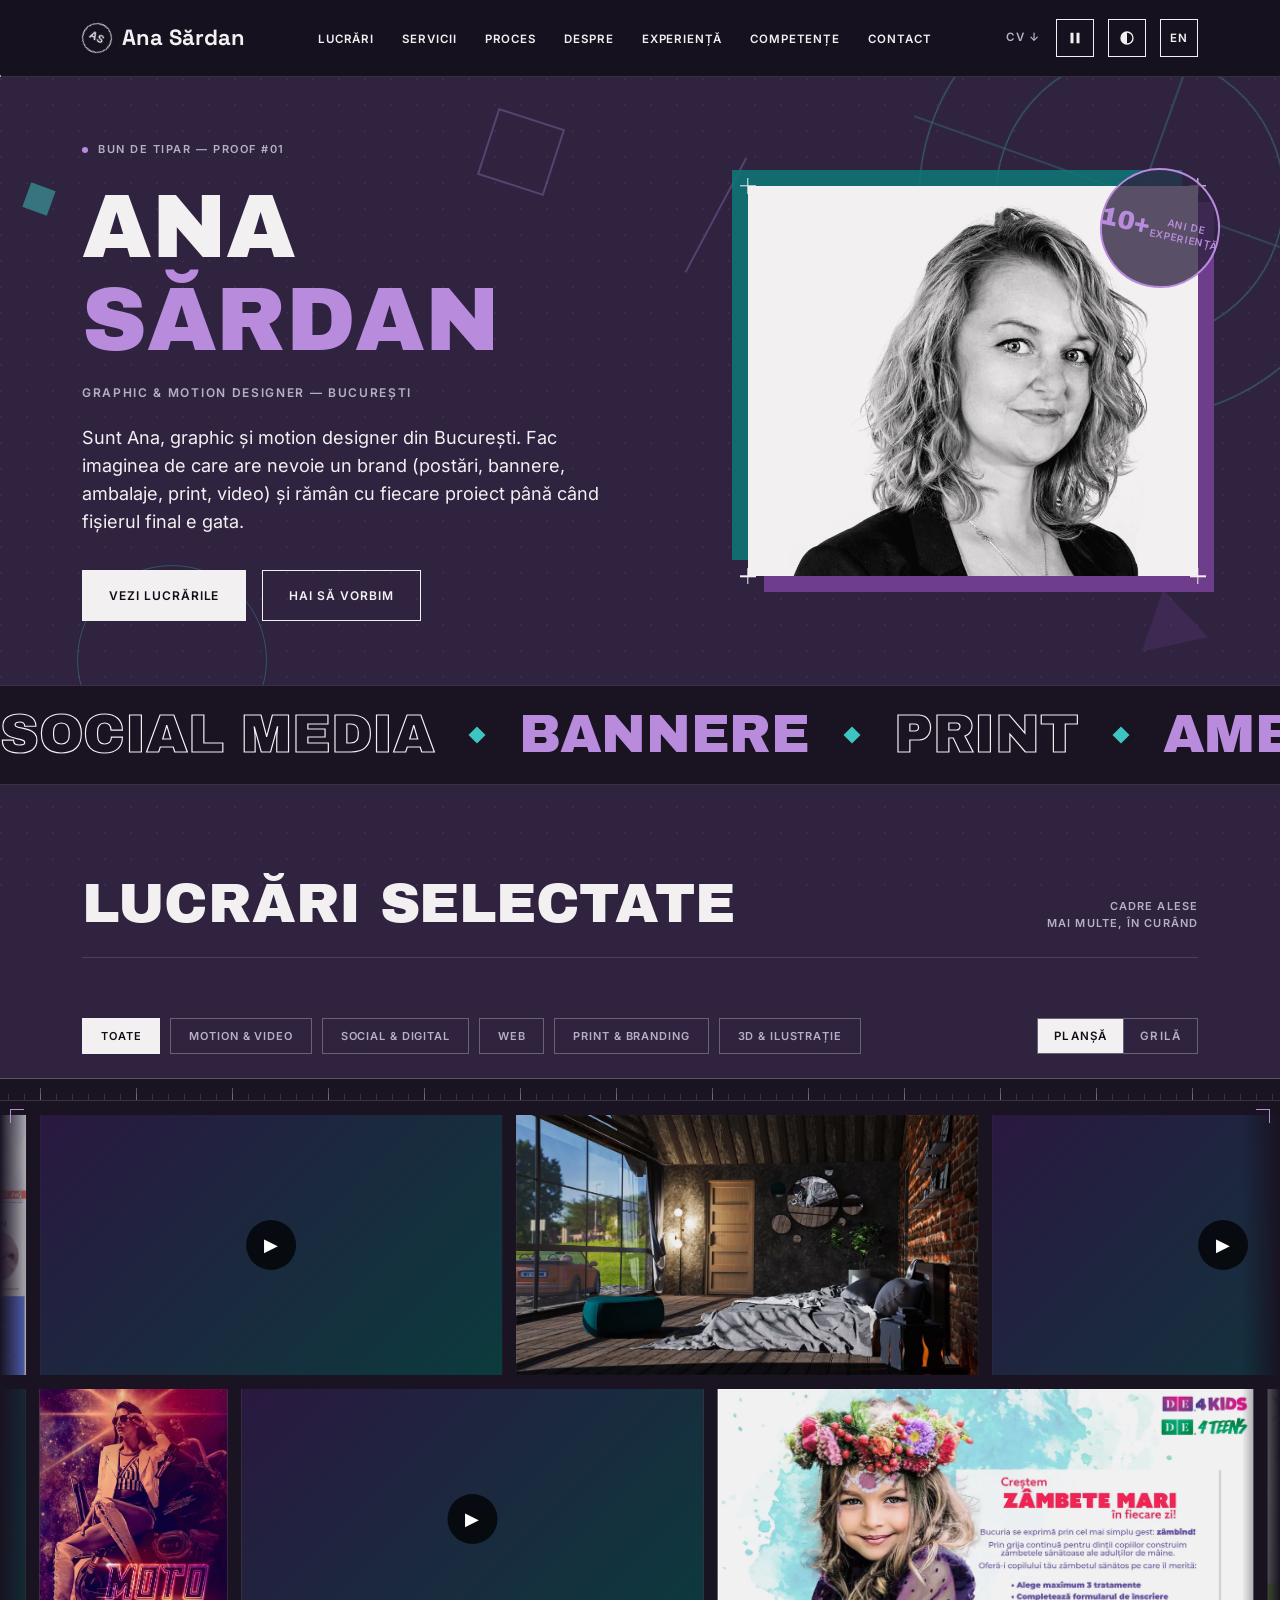
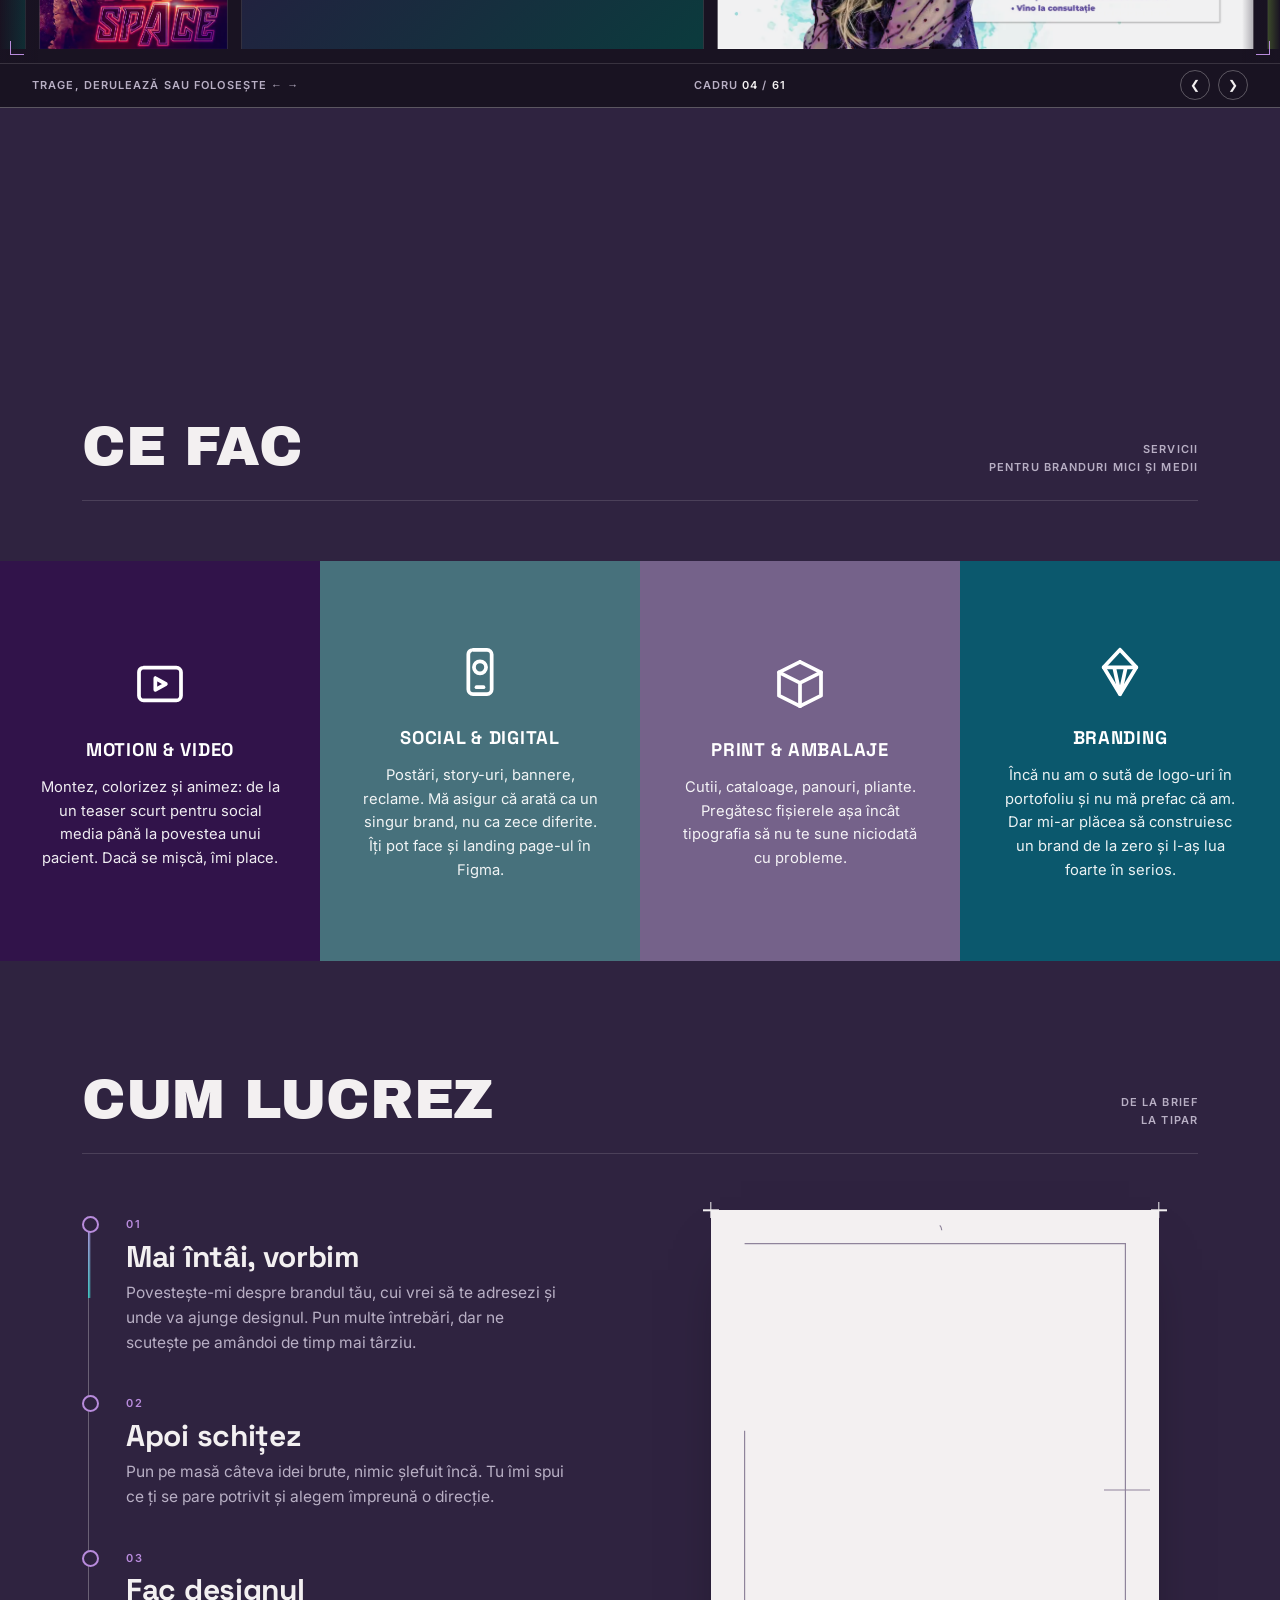
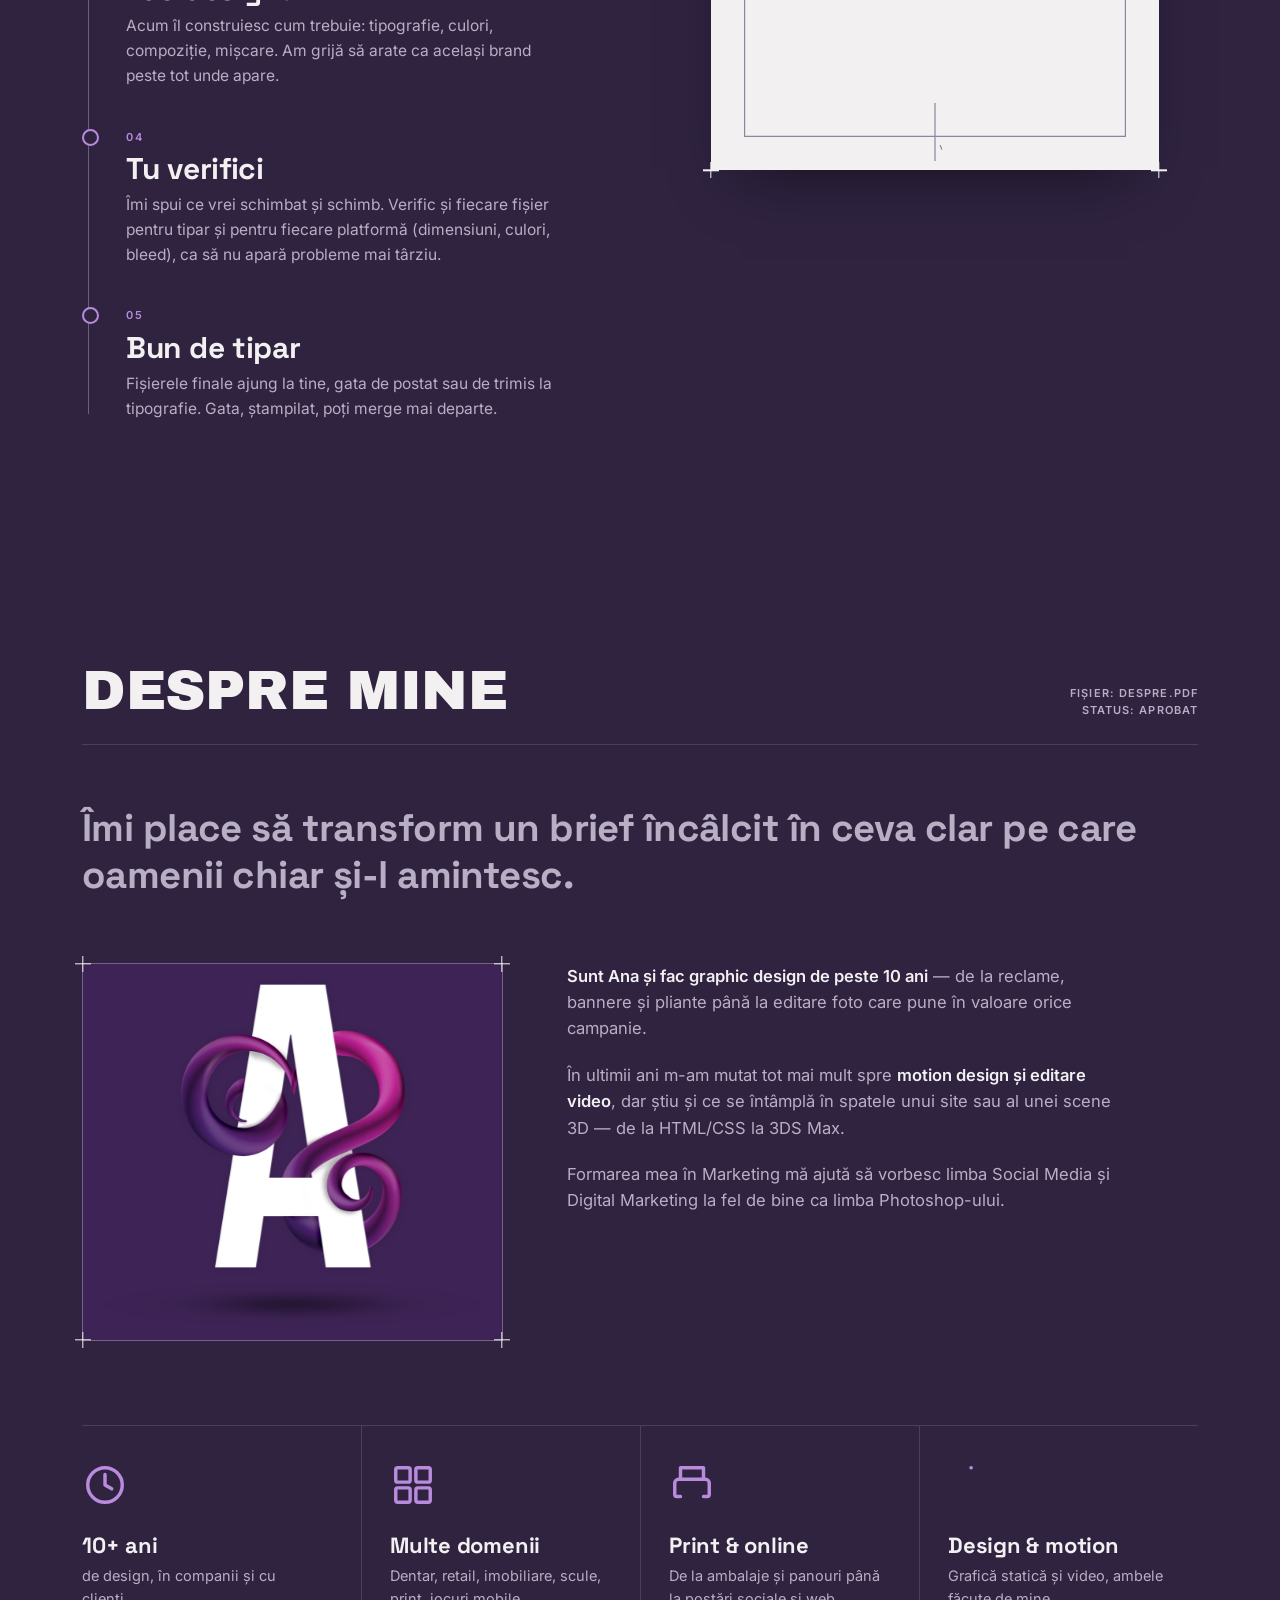
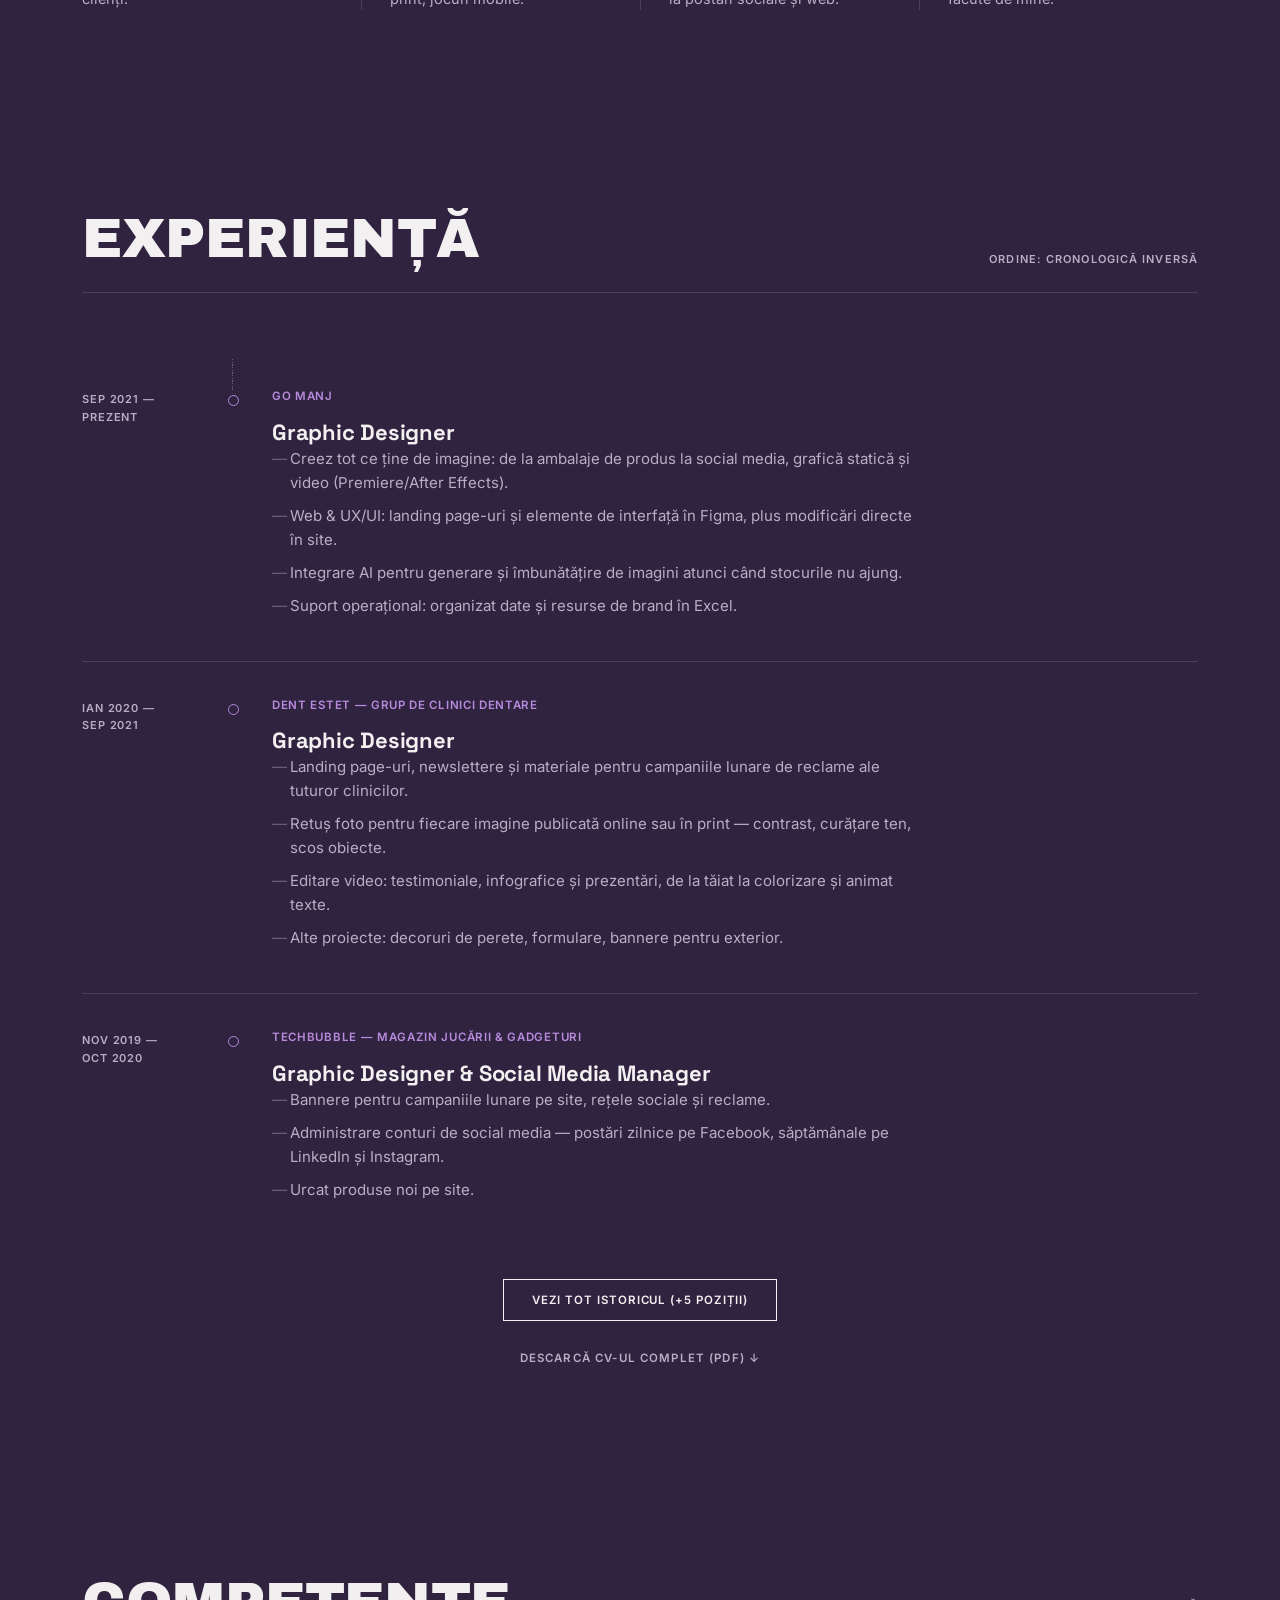
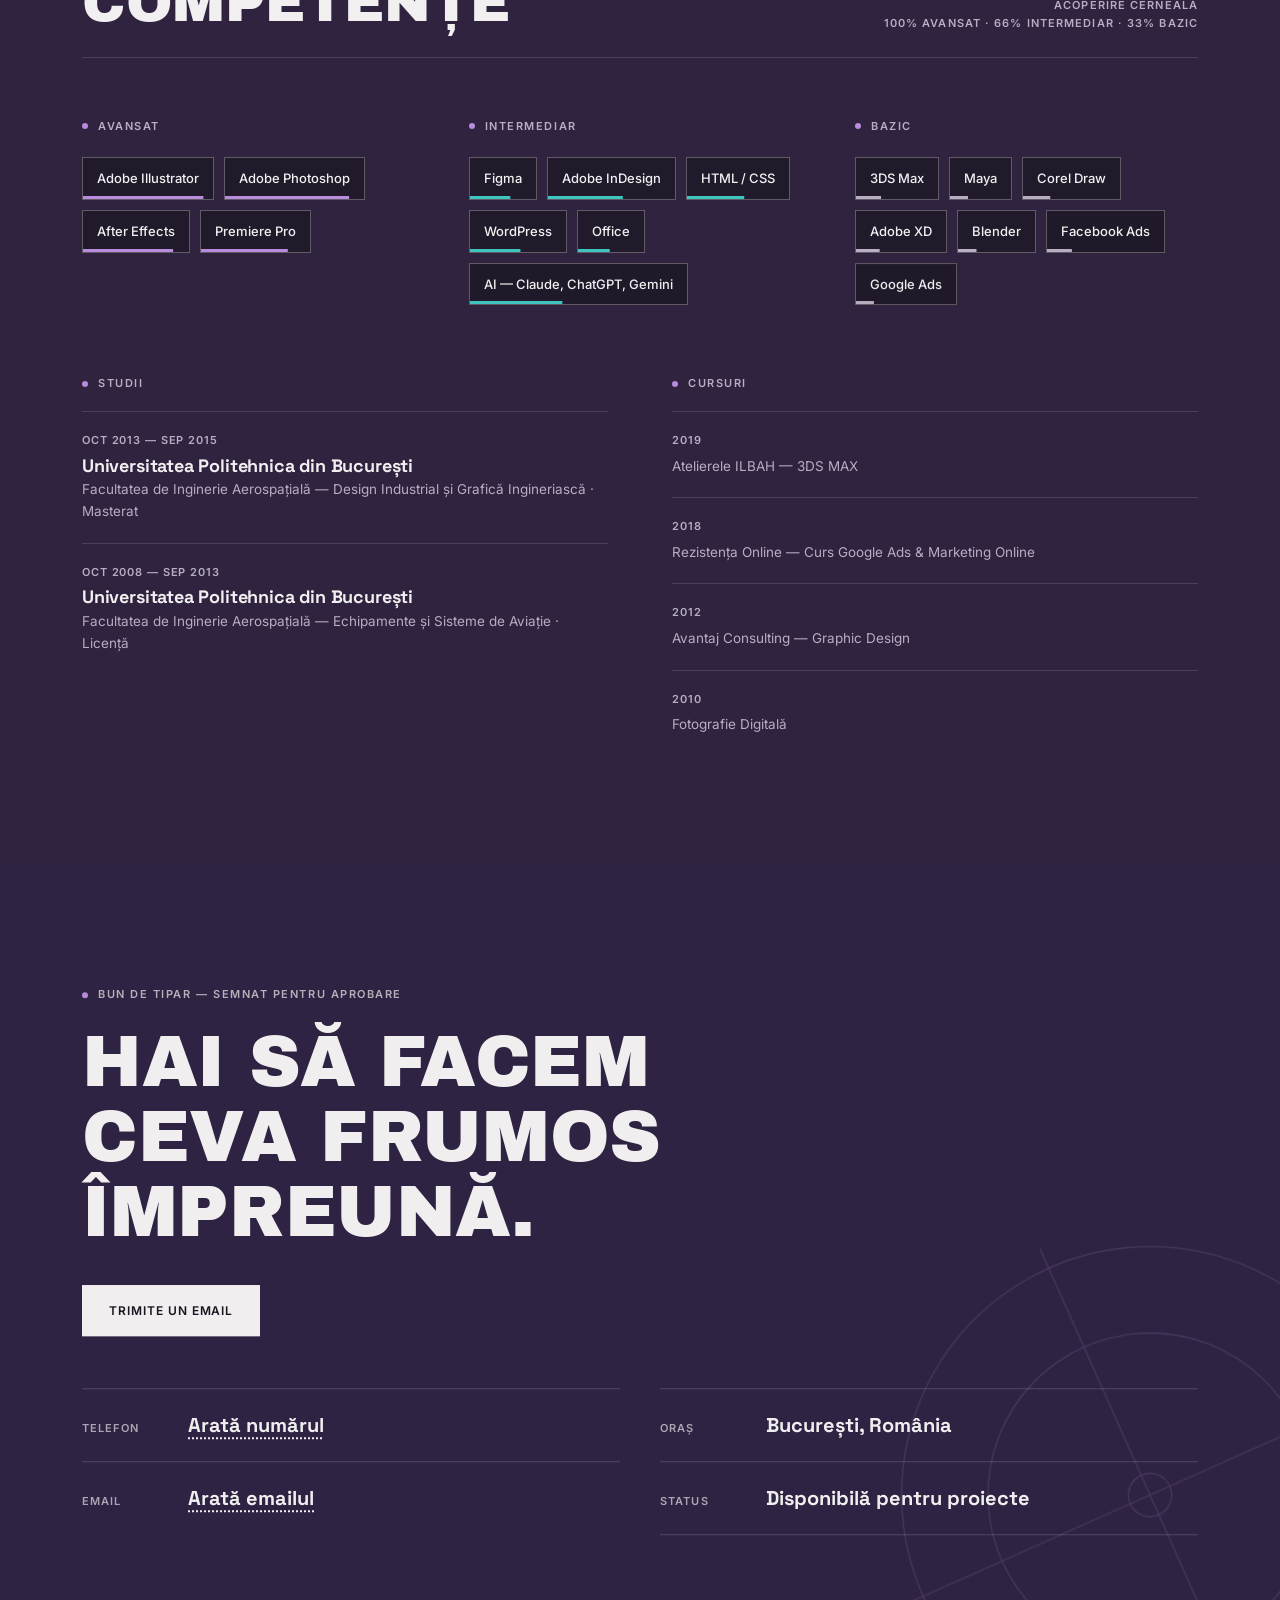
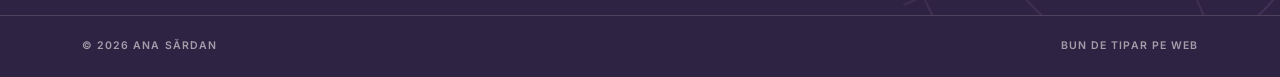
==== commit dd1647d0: "Update index.html" ====
--- a/index.html
+++ b/index.html
@@ -383,8 +383,8 @@
     <div class="wrap">
       <div class="sec-head" data-reveal><h2 id="exp-title">Experiență</h2><div class="file-tag">ORDINE: CRONOLOGICĂ INVERSĂ</div></div>
       <div class="timeline">
-<div class="job"><div class="date">SEP 2022 —<br>PREZENT</div><div><span class="company">Go Manj</span><h3>Graphic Designer</h3><ul><li>Creez tot ce ține de imagine: de la ambalaje de produs la social media, grafică statică și video (Premiere/After Effects).</li><li>Web &amp; UX/UI: landing page-uri și elemente de interfață în Figma, plus modificări directe în site.</li><li>Integrare AI pentru generare și îmbunătățire de imagini atunci când stocurile nu ajung.</li><li>Suport operațional: organizat date și resurse de brand în Excel.</li></ul></div></div>
-<div class="job"><div class="date">IAN 2020 —<br>SEP 2022</div><div><span class="company">Dent Estet — Grup de clinici dentare</span><h3>Graphic Designer</h3><ul><li>Landing page-uri, newslettere și materiale pentru campaniile lunare de reclame ale tuturor clinicilor.</li><li>Retuș foto pentru fiecare imagine publicată online sau în print — contrast, curățare ten, scos obiecte.</li><li>Editare video: testimoniale, infografice și prezentări, de la tăiat la colorizare și animat texte.</li><li>Alte proiecte: decoruri de perete, formulare, bannere pentru exterior.</li></ul></div></div>
+<div class="job"><div class="date">SEP 2021 —<br>PREZENT</div><div><span class="company">Go Manj</span><h3>Graphic Designer</h3><ul><li>Creez tot ce ține de imagine: de la ambalaje de produs la social media, grafică statică și video (Premiere/After Effects).</li><li>Web &amp; UX/UI: landing page-uri și elemente de interfață în Figma, plus modificări directe în site.</li><li>Integrare AI pentru generare și îmbunătățire de imagini atunci când stocurile nu ajung.</li><li>Suport operațional: organizat date și resurse de brand în Excel.</li></ul></div></div>
+<div class="job"><div class="date">IAN 2020 —<br>SEP 2021</div><div><span class="company">Dent Estet — Grup de clinici dentare</span><h3>Graphic Designer</h3><ul><li>Landing page-uri, newslettere și materiale pentru campaniile lunare de reclame ale tuturor clinicilor.</li><li>Retuș foto pentru fiecare imagine publicată online sau în print — contrast, curățare ten, scos obiecte.</li><li>Editare video: testimoniale, infografice și prezentări, de la tăiat la colorizare și animat texte.</li><li>Alte proiecte: decoruri de perete, formulare, bannere pentru exterior.</li></ul></div></div>
 <div class="job"><div class="date">NOV 2019 —<br>OCT 2020</div><div><span class="company">TechBubble — Magazin jucării &amp; gadgeturi</span><h3>Graphic Designer &amp; Social Media Manager</h3><ul><li>Bannere pentru campaniile lunare pe site, rețele sociale și reclame.</li><li>Administrare conturi de social media — postări zilnice pe Facebook, săptămânale pe LinkedIn și Instagram.</li><li>Urcat produse noi pe site.</li></ul></div></div>
 <button type="button" class="more-toggle" id="moreToggle" aria-expanded="false" aria-controls="olderJobs" data-label-show="Vezi tot istoricul (+5 poziții)" data-label-hide="Ascunde istoricul vechi">Vezi tot istoricul (+5 poziții)</button>
 <div id="olderJobs">
